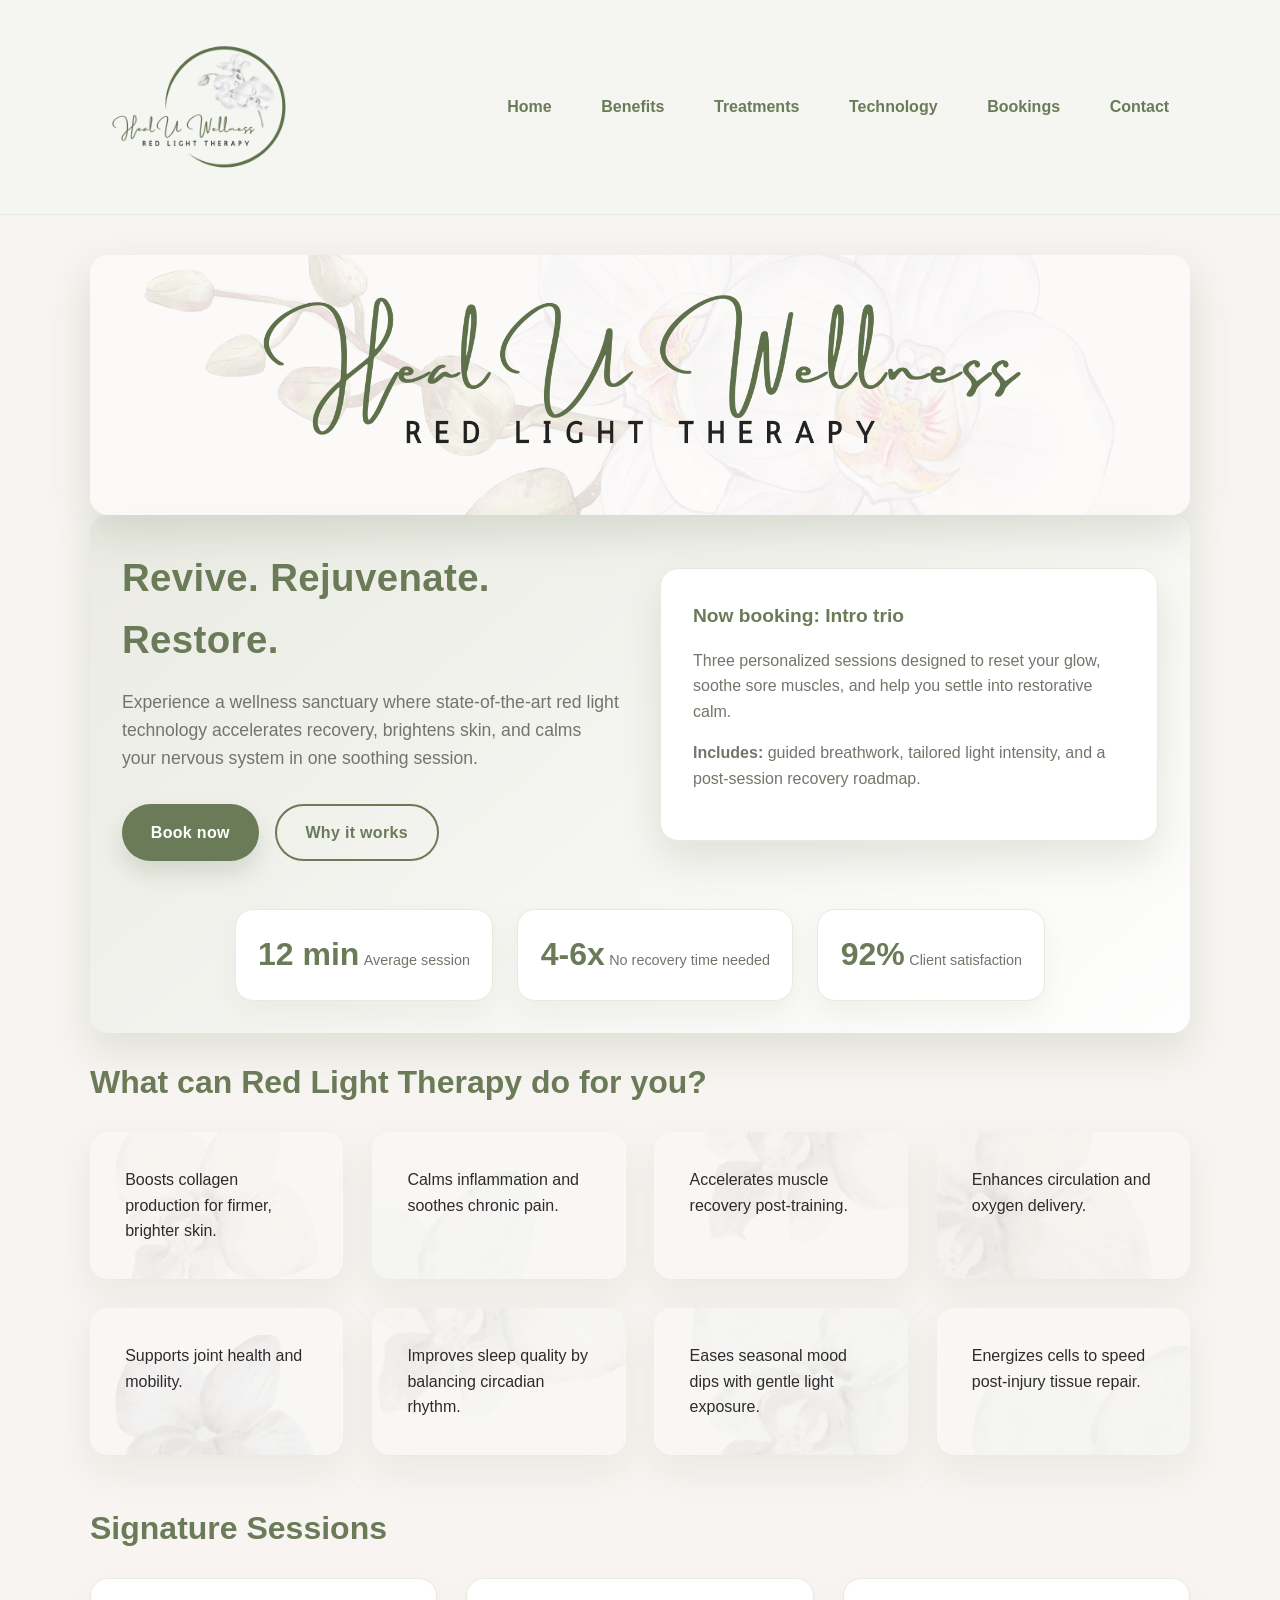
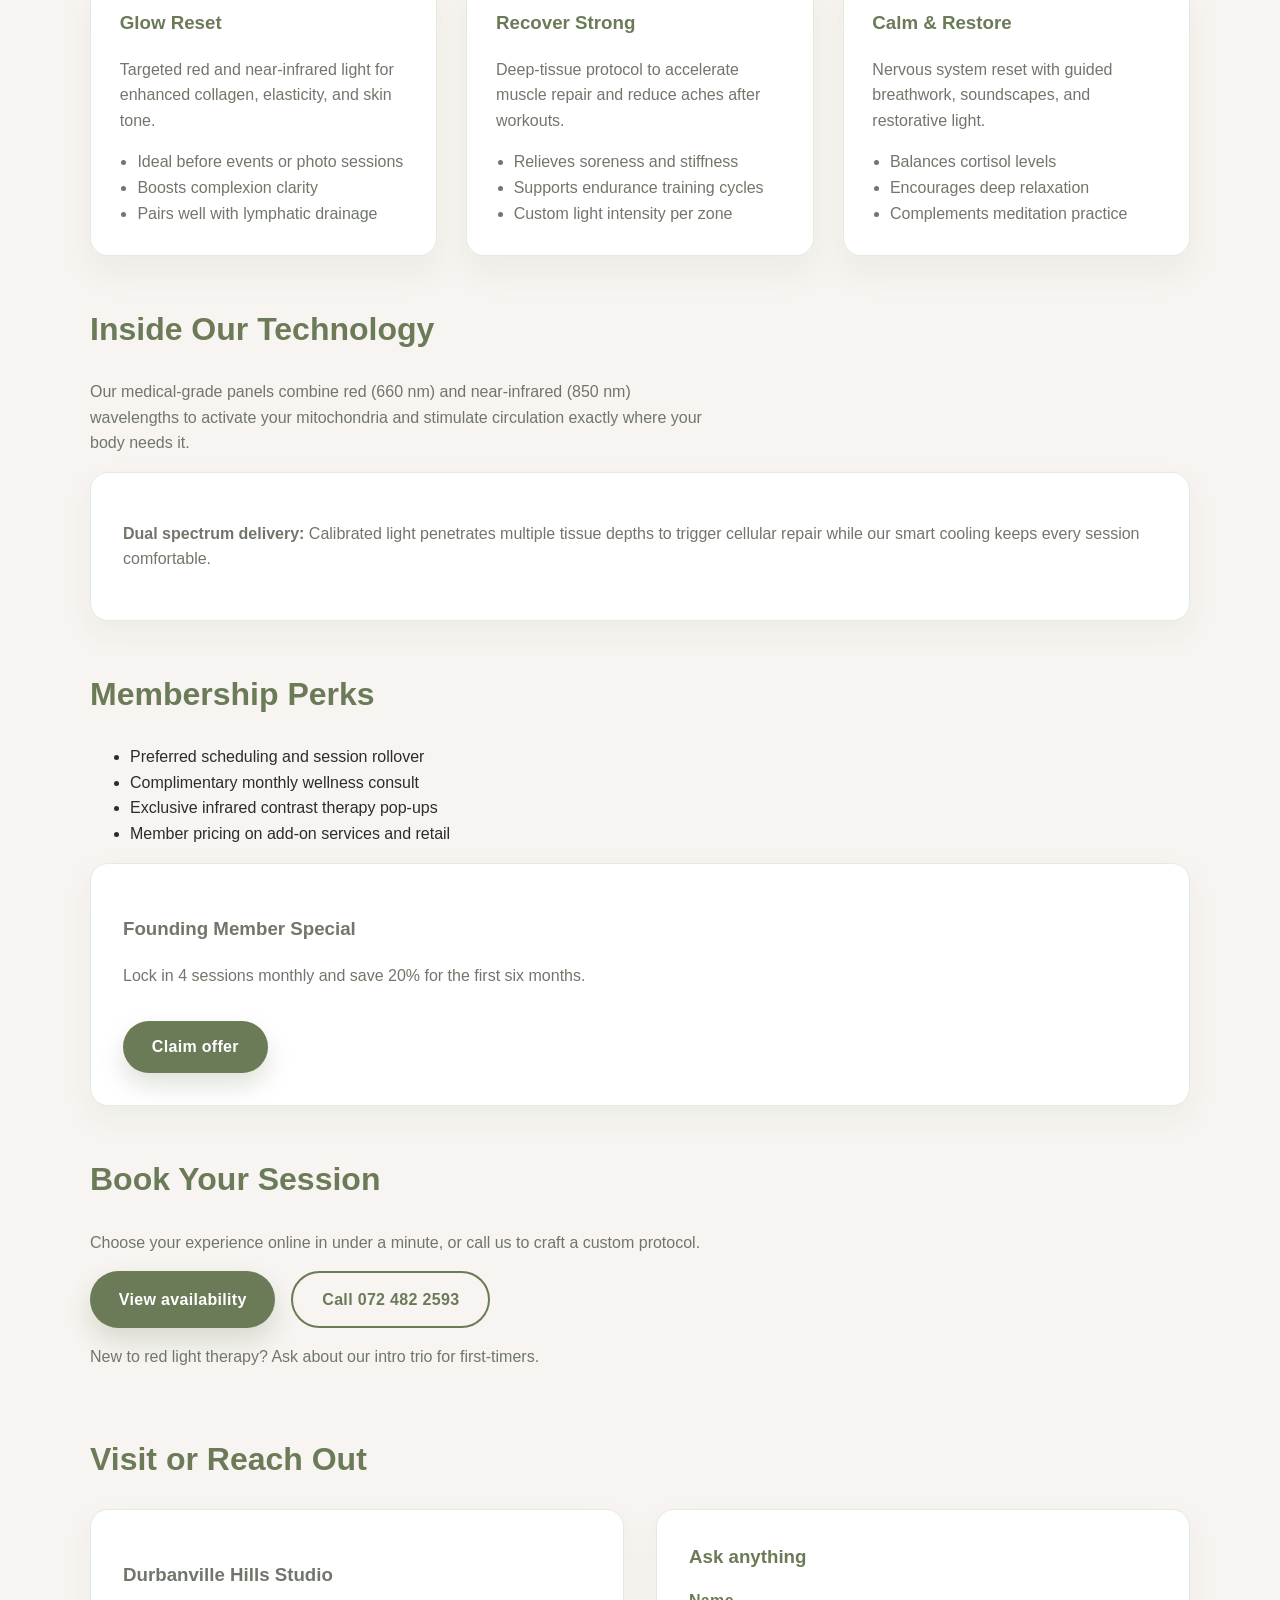
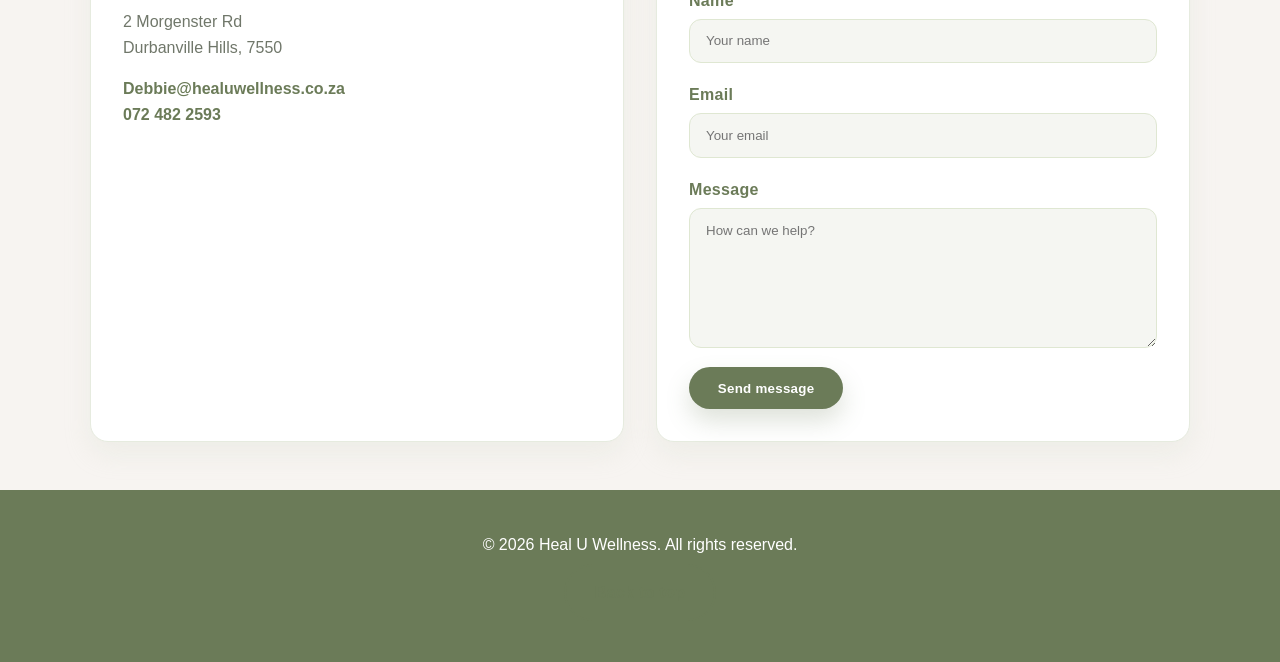
==== index.html @ ce9da2e5 "banner" ====
<!DOCTYPE html>
<html lang="en">
<head>
  <meta charset="UTF-8">
  <meta name="viewport" content="width=device-width, initial-scale=1.0">
  <title>Heal U Wellness</title>
  <style>
/* Heal U Wellness - Soft Sage & Mauve Accent Palette */

:root {
  --cream: #f7f4f1;
  --petal: #f5f6f2;
  --blush: #e6ebdf;
  --orchid: #dcd4db; /* neutral mauve accent */
  --mauve: #bfb6bd;
  --deep-mauve: #6b7b58; /* grounded sage */
  --sand: #dfe7d2;
  --white: #ffffff;
  --charcoal: #2f2b2d;
  --text-muted: #70776a;
  --shadow: 0 18px 38px rgba(107, 123, 88, 0.16);
  --radius: 18px;
}

*,
*::before,
*::after {
  box-sizing: border-box;
}

body {
  font-family: 'Helvetica Neue', sans-serif;
  margin: 0;
  background: var(--cream);
  color: var(--charcoal);
  line-height: 1.6;
}

img {
  max-width: 100%;
  display: block;
  height: auto;
}

a {
  color: inherit;
  text-decoration: none;
}

main {
  padding: 0 1.5rem 1.5rem;
}

section {
  padding: 1.5rem 0;
  max-width: 1100px;
  margin: 0 auto;
}

.site-header {
  background: var(--petal);
  border-bottom: 1px solid var(--blush);
}

.header-inner {
  max-width: 1100px;
  margin: 0 auto;
  display: flex;
  align-items: center;
  justify-content: space-between;
  padding: 0.2rem 0.5rem;
}

.brand-logo {
  width: 208px;
  min-width: 160px;
}

.main-nav {
  display: flex;
  align-items: center;
  margin-left: auto;
  background: transparent;
  border: none;
  box-shadow: none;
}

.main-nav ul {
  list-style: none;
  margin: 0;
  padding: 0;
  display: flex;
  gap: 1.5rem;
  justify-content: flex-end;
  flex-wrap: wrap;
  font-weight: 600;
  color: var(--deep-mauve);
}

.main-nav li {
  display: inline-flex;
}

.main-nav a {
  padding: 0.35rem 0.8rem;
  border-radius: 999px;
  transition: background 0.2s ease, color 0.2s ease;
}

.main-nav a:hover,
.main-nav a:focus {
  background: var(--blush);
  color: var(--charcoal);
}

.hero {
  background: linear-gradient(140deg, rgba(205, 214, 196, 0.3), rgba(255, 255, 255, 0.9));
  border-radius: var(--radius);
  padding: 2rem;
  box-shadow: var(--shadow);
}

.intro-banner {
  position: relative;
  background: url("assets/hero-orchid-banner.png") center/cover no-repeat;
  min-height: 260px;
  margin: 2.5rem auto 0;
  max-width: 1100px;
  border-radius: var(--radius);
  overflow: hidden;
  box-shadow: 0 18px 42px rgba(107, 123, 88, 0.2);
}

.hero-inner {
  display: grid;
  grid-template-columns: repeat(auto-fit, minmax(260px, 1fr));
  gap: 2.5rem;
  align-items: center;
}

.hero-copy h2 {
  font-size: 2.4rem;
  margin: 0 0 1rem;
  color: var(--deep-mauve);
  letter-spacing: 0.01em;
}

.hero-copy .lead {
  font-size: 1.1rem;
  color: var(--text-muted);
  margin-bottom: 2rem;
  max-width: 520px;
}

.cta {
  display: flex;
  gap: 1rem;
  flex-wrap: wrap;
}

.btn {
  display: inline-flex;
  align-items: center;
  justify-content: center;
  padding: 0.85rem 1.8rem;
  border-radius: 999px;
  border: none;
  background: var(--deep-mauve);
  color: var(--white);
  font-weight: 600;
  letter-spacing: 0.02em;
  box-shadow: 0 12px 24px rgba(107, 123, 88, 0.22);
  cursor: pointer;
  transition: transform 0.2s ease, box-shadow 0.2s ease;
}

.btn:hover,
.btn:focus {
  transform: translateY(-2px);
  box-shadow: 0 18px 36px rgba(107, 123, 88, 0.26);
}

.btn-outline {
  background: transparent;
  border: 2px solid var(--deep-mauve);
  color: var(--deep-mauve);
  box-shadow: none;
}

.btn-outline:hover,
.btn-outline:focus {
  background: rgba(107, 123, 88, 0.1);
}

.hero-card {
  background: var(--white);
  border-radius: var(--radius);
  padding: 2rem;
  border: 1px solid var(--blush);
  box-shadow: var(--shadow);
  color: var(--text-muted);
}

.hero-card h3 {
  margin: 0 0 0.75rem;
  color: var(--deep-mauve);
  font-size: 1.2rem;
}

.stat-blocks {
  display: flex;
  gap: 1.5rem;
  justify-content: center;
  flex-wrap: wrap;
  margin-top: 3rem;
}

.stat-block {
  min-width: 160px;
  background: var(--white);
  border: 1px solid var(--blush);
  border-radius: var(--radius);
  padding: 1.2rem 1.4rem;
  text-align: center;
  box-shadow: 0 12px 24px rgba(205, 214, 196, 0.22);
}

.stat-block .value {
  font-size: 2rem;
  font-weight: 700;
  color: var(--deep-mauve);
}

.stat-block span:last-child {
  color: var(--text-muted);
  font-size: 0.9rem;
}

section > h2 {
  font-size: 2rem;
  margin: 0 0 1.5rem;
  color: var(--deep-mauve);
}

section > p {
  color: var(--text-muted);
  max-width: 620px;
}

.container {
  display: grid;
  grid-template-columns: repeat(auto-fit, minmax(250px, 1fr));
  gap: 1.8rem;
}

.benefits .container {
  position: relative;
}

.card {
  background: var(--white);
  border-radius: var(--radius);
  padding: 1.8rem;
  border: 1px solid var(--blush);
  color: var(--text-muted);
  box-shadow: 0 16px 30px rgba(171, 185, 159, 0.12);
  transition: transform 0.2s ease, box-shadow 0.2s ease;
}

.card:hover {
  transform: translateY(-4px);
  box-shadow: 0 24px 40px rgba(171, 185, 159, 0.16);
}

.card h3 {
  margin-top: 0;
  color: var(--deep-mauve);
}

.card ul {
  margin: 0;
  padding-left: 1.1rem;
}

.benefits .card {
  position: relative;
  overflow: hidden;
  color: var(--charcoal);
  border: none;
  box-shadow: 0 16px 34px rgba(171, 185, 159, 0.18);
  background-size: cover;
  background-position: center;
  background-repeat: no-repeat;
  padding: 2.2rem;
  backdrop-filter: blur(1px);
}

.benefits .card:nth-child(1) {
  background-image: linear-gradient(rgba(247, 244, 241, 0.72), rgba(247, 244, 241, 0.72)), url("assets/container%20backgrounds/2.png");
  background-position: center;
}

.benefits .card:nth-child(2) {
  background-image: linear-gradient(rgba(247, 244, 241, 0.72), rgba(247, 244, 241, 0.72)), url("assets/container%20backgrounds/3.png");
  background-position: top right;
  background-size: 145%;
}

.benefits .card:nth-child(3) {
  background-image: linear-gradient(rgba(247, 244, 241, 0.72), rgba(247, 244, 241, 0.72)), url("assets/container%20backgrounds/4.png");
  background-position: bottom left;
  background-size: 135%;
}

.benefits .card:nth-child(4) {
  background-image: linear-gradient(rgba(247, 244, 241, 0.72), rgba(247, 244, 241, 0.72)), url("assets/container%20backgrounds/5.png");
  background-position: center right;
  background-size: 150%;
}

.benefits .card:nth-child(5) {
  background-image: linear-gradient(rgba(247, 244, 241, 0.72), rgba(247, 244, 241, 0.72)), url("assets/container%20backgrounds/6.png");
  background-position: top center;
}

.benefits .card:nth-child(6) {
  background-image: linear-gradient(rgba(247, 244, 241, 0.72), rgba(247, 244, 241, 0.72)), url("assets/container%20backgrounds/7.png");
  background-position: bottom center;
  background-size: 140%;
}

.benefits .card:nth-child(7) {
  background-image: linear-gradient(rgba(247, 244, 241, 0.72), rgba(247, 244, 241, 0.72)), url("assets/container%20backgrounds/8.png");
  background-position: center left;
  background-size: 150%;
}

.benefits .card:nth-child(8) {
  background-image: linear-gradient(rgba(247, 244, 241, 0.72), rgba(247, 244, 241, 0.72)), url("assets/container%20backgrounds/9.png");
  background-position: top left;
  background-size: 140%;
}

.tech-highlight,
.membership-offer,
.contact-card,
form {
  background: var(--white);
  border-radius: var(--radius);
  border: 1px solid var(--blush);
  padding: 2rem;
  box-shadow: 0 12px 26px rgba(205, 214, 196, 0.22);
  color: var(--text-muted);
}

form {
  margin: 0;
}

.contact-grid form {
  display: flex;
  flex-direction: column;
}

.contact-grid form h3 {
  margin: 0 0 1rem;
  color: var(--deep-mauve);
}

.contact-grid form label {
  display: block;
  margin: 1.2rem 0 0.35rem;
}

.contact-grid form label:first-of-type {
  margin-top: 0;
}

.contact-grid form button {
  margin-top: 1.2rem;
  align-self: flex-start;
}

.contact-grid {
  display: grid;
  gap: 2rem;
  grid-template-columns: repeat(auto-fit, minmax(280px, 1fr));
}

label {
  font-weight: 600;
  color: var(--deep-mauve);
  letter-spacing: 0.02em;
}

input,
textarea {
  padding: 0.85rem 1rem;
  border: 1px solid var(--sand);
  border-radius: 12px;
  font-family: inherit;
  background: var(--petal);
  color: var(--charcoal);
}

input:focus,
textarea:focus {
  outline: 2px solid rgba(107, 123, 88, 0.24);
}

textarea {
  min-height: 140px;
  resize: vertical;
}

.contact-card a {
  color: var(--deep-mauve);
  font-weight: 600;
}

.membership-offer a {
  margin-top: 1rem;
}

footer {
  background: var(--deep-mauve);
  color: var(--white);
  text-align: center;
  padding: 2.2rem 1.5rem;
}

footer a {
  color: var(--white);
  font-weight: 600;
}

footer p {
  margin: 0.4rem 0;
}

@media (max-width: 768px) {
  .hero {
    padding: 2.5rem;
  }

  .header-inner {
    flex-direction: column;
    gap: 0.75rem;
    text-align: center;
  }

  .main-nav {
    margin-left: 0;
  }

  .main-nav ul {
    justify-content: center;
  }

  .brand-logo {
    width: 170px;
  }

  .cta {
    justify-content: center;
  }

  .intro-banner {
    margin-top: 2rem;
    min-height: 220px;
  }

  .banner-content {
    padding: 1.4rem 2rem;
  }

  .banner-content h2 {
    font-size: 1.7rem;
  }
}

@media (max-width: 520px) {
  main {
    padding: 0 1rem 3rem;
  }

  section {
    padding: 3rem 0;
  }

  .btn,
  .btn-outline {
    width: 100%;
  }
}
  </style>
</head>
<body>
  <header class="site-header" id="top">
    <div class="header-inner">
      <img src="assets/heal-u-wellness-logo.png" alt="Heal U Wellness red light therapy logo" class="brand-logo">
      <nav class="main-nav">
        <ul>
          <li><a href="#home">Home</a></li>
          <li><a href="#benefits">Benefits</a></li>
          <li><a href="#treatments">Treatments</a></li>
          <li><a href="#technology">Technology</a></li>
          <li><a href="#bookings">Bookings</a></li>
          <li><a href="#contact">Contact</a></li>
        </ul>
      </nav>
    </div>
  </header>

  <div class="intro-banner"></div>

  <main>
    <section id="home" class="hero">
      <div class="hero-inner">
        <div class="hero-copy">
          <h2>Revive. Rejuvenate. Restore.</h2>
          <p class="lead">Experience a wellness sanctuary where state-of-the-art red light technology accelerates recovery, brightens skin, and calms your nervous system in one soothing session.</p>
          <div class="cta">
            <a href="#bookings" class="btn">Book now</a>
            <a href="#technology" class="btn btn-outline">Why it works</a>
          </div>
        </div>
        <div class="hero-card">
          <h3>Now booking: Intro trio</h3>
          <p>Three personalized sessions designed to reset your glow, soothe sore muscles, and help you settle into restorative calm.</p>
          <p><strong>Includes:</strong> guided breathwork, tailored light intensity, and a post-session recovery roadmap.</p>
        </div>
      </div>
      <div class="stat-blocks">
        <div class="stat-block">
          <span class="value">12 min</span>
          <span>Average session</span>
        </div>
        <div class="stat-block">
          <span class="value">4-6x</span>
          <span>No recovery time needed</span>
        </div>
        <div class="stat-block">
          <span class="value">92%</span>
          <span>Client satisfaction</span>
        </div>
      </div>
    </section>

    <section id="benefits" class="benefits">
      <h2>What can Red Light Therapy do for you?</h2>
      <div class="container">
        <div class="card">Boosts collagen production for firmer, brighter skin.</div>
        <div class="card">Calms inflammation and soothes chronic pain.</div>
        <div class="card">Accelerates muscle recovery post-training.</div>
        <div class="card">Enhances circulation and oxygen delivery.</div>
        <div class="card">Supports joint health and mobility.</div>
        <div class="card">Improves sleep quality by balancing circadian rhythm.</div>
        <div class="card">Eases seasonal mood dips with gentle light exposure.</div>
        <div class="card">Energizes cells to speed post-injury tissue repair.</div>
      </div>
    </section>

    <section id="treatments">
      <h2>Signature Sessions</h2>
      <div class="container">
        <div class="card">
          <h3>Glow Reset</h3>
          <p>Targeted red and near-infrared light for enhanced collagen, elasticity, and skin tone.</p>
          <ul>
            <li>Ideal before events or photo sessions</li>
            <li>Boosts complexion clarity</li>
            <li>Pairs well with lymphatic drainage</li>
          </ul>
        </div>
        <div class="card">
          <h3>Recover Strong</h3>
          <p>Deep-tissue protocol to accelerate muscle repair and reduce aches after workouts.</p>
          <ul>
            <li>Relieves soreness and stiffness</li>
            <li>Supports endurance training cycles</li>
            <li>Custom light intensity per zone</li>
          </ul>
        </div>
        <div class="card">
          <h3>Calm & Restore</h3>
          <p>Nervous system reset with guided breathwork, soundscapes, and restorative light.</p>
          <ul>
            <li>Balances cortisol levels</li>
            <li>Encourages deep relaxation</li>
            <li>Complements meditation practice</li>
          </ul>
        </div>
      </div>
    </section>

    <section id="technology">
      <h2>Inside Our Technology</h2>
      <p>Our medical-grade panels combine red (660 nm) and near-infrared (850 nm) wavelengths to activate your mitochondria and stimulate circulation exactly where your body needs it.</p>
      <div class="tech-highlight">
        <p><strong>Dual spectrum delivery:</strong> Calibrated light penetrates multiple tissue depths to trigger cellular repair while our smart cooling keeps every session comfortable.</p>
      </div>
    </section>
    <section>
      <h2>Membership Perks</h2>
      <ul>
        <li>Preferred scheduling and session rollover</li>
        <li>Complimentary monthly wellness consult</li>
        <li>Exclusive infrared contrast therapy pop-ups</li>
        <li>Member pricing on add-on services and retail</li>
      </ul>
      <div class="membership-offer">
        <h3>Founding Member Special</h3>
        <p>Lock in 4 sessions monthly and save 20% for the first six months.</p>
        <a href="#bookings" class="btn">Claim offer</a>
      </div>
    </section>

    <section id="bookings">
      <h2>Book Your Session</h2>
      <p>Choose your experience online in under a minute, or call us to craft a custom protocol.</p>
      <div class="cta">
        <a href="#" class="btn">View availability</a>
        <a href="tel:0724822593" class="btn btn-outline">Call 072 482 2593</a>
      </div>
      <p>New to red light therapy? Ask about our intro trio for first-timers.</p>
    </section>

    <section id="contact">
      <h2>Visit or Reach Out</h2>
      <div class="contact-grid">
        <div class="contact-card">
          <h3>Durbanville Hills Studio</h3>
          <p>2 Morgenster Rd<br>Durbanville Hills, 7550</p>
          <p><a href="mailto:Debbie@healuwellness.co.za">Debbie@healuwellness.co.za</a><br><a href="tel:0724822593">072 482 2593</a></p>
        </div>
        <form>
          <h3>Ask anything</h3>
          <label for="name">Name</label>
          <input id="name" type="text" name="name" placeholder="Your name">
          <label for="email">Email</label>
          <input id="email" type="email" name="email" placeholder="Your email">
          <label for="message">Message</label>
          <textarea id="message" name="message" placeholder="How can we help?"></textarea>
          <button type="submit" class="btn">Send message</button>
        </form>
      </div>
    </section>
  </main>

  <footer>
    <p>&copy; <span id="year"></span> Heal U Wellness. All rights reserved.</p>
    <p><a href="#top" class="btn btn-outline">Back to top</a></p>
  </footer>

  <script>
    document.getElementById('year').textContent = new Date().getFullYear();
  </script>
</body>
</html>
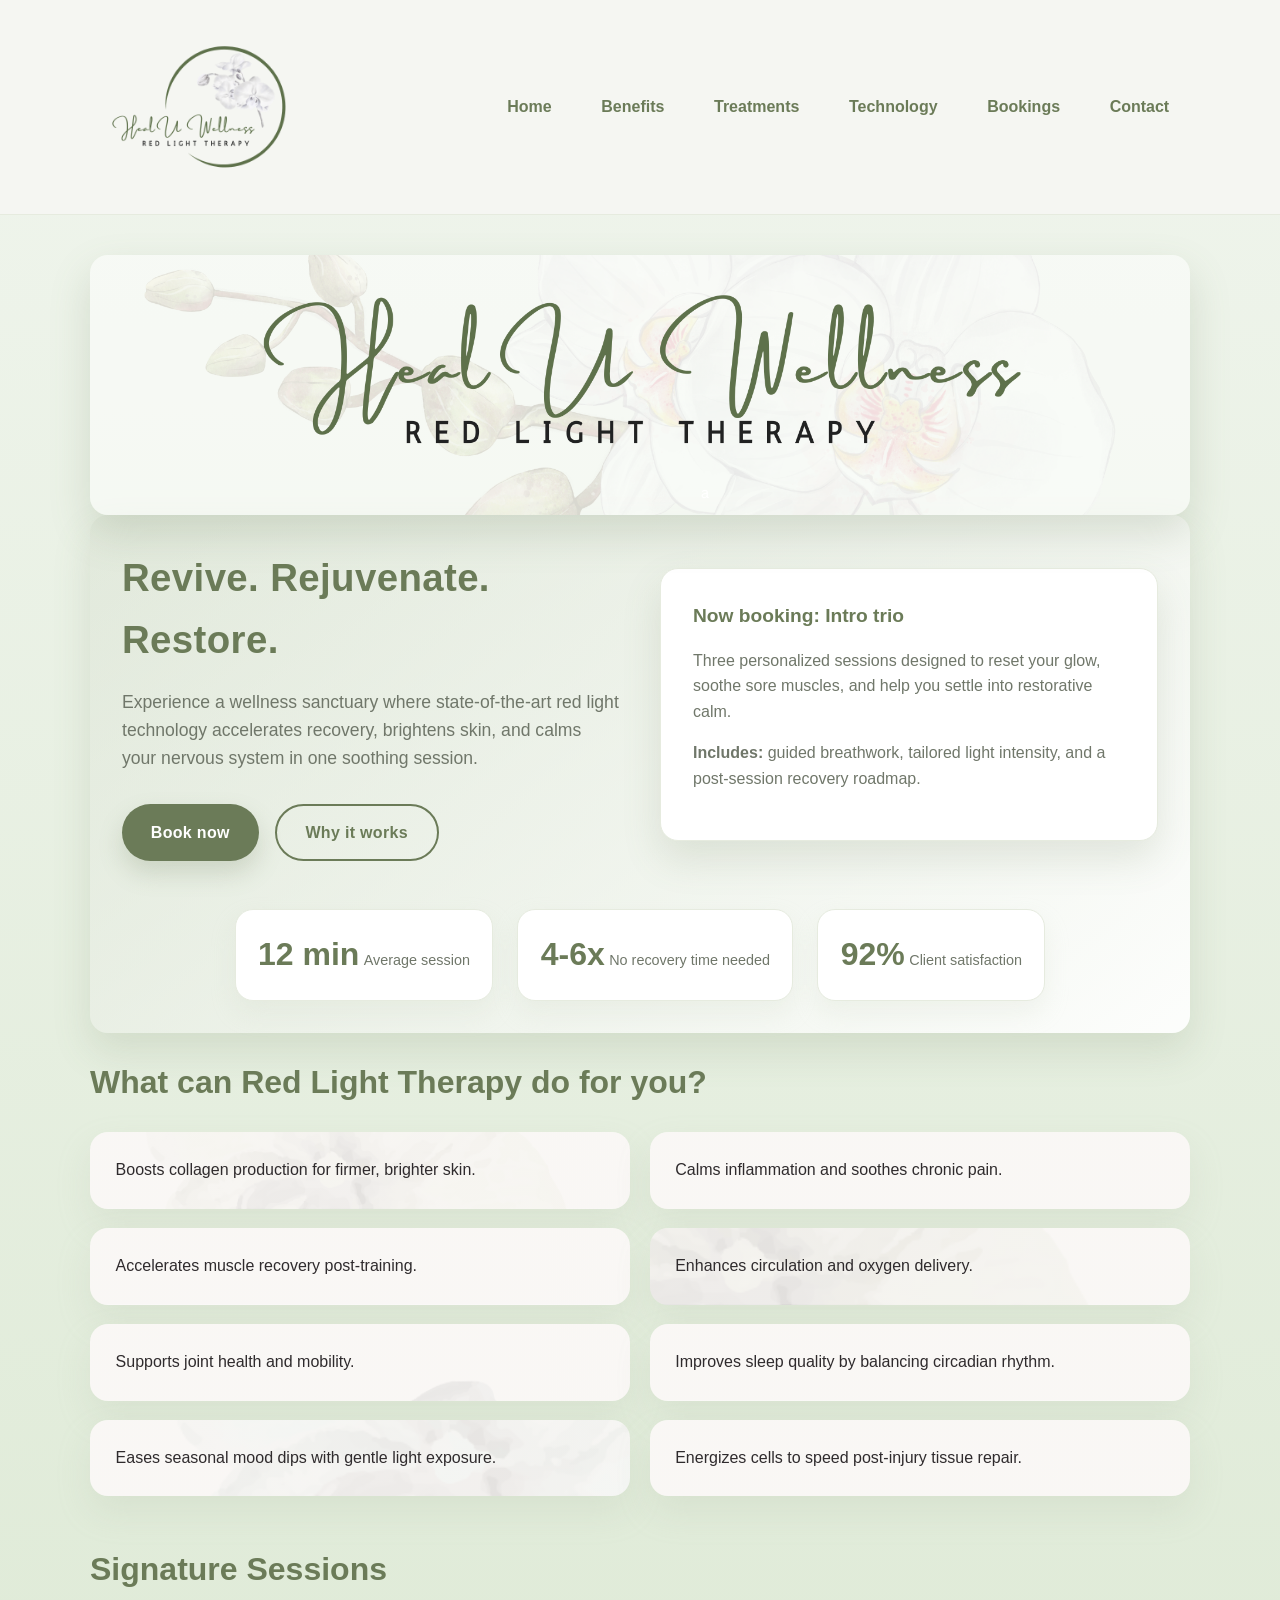
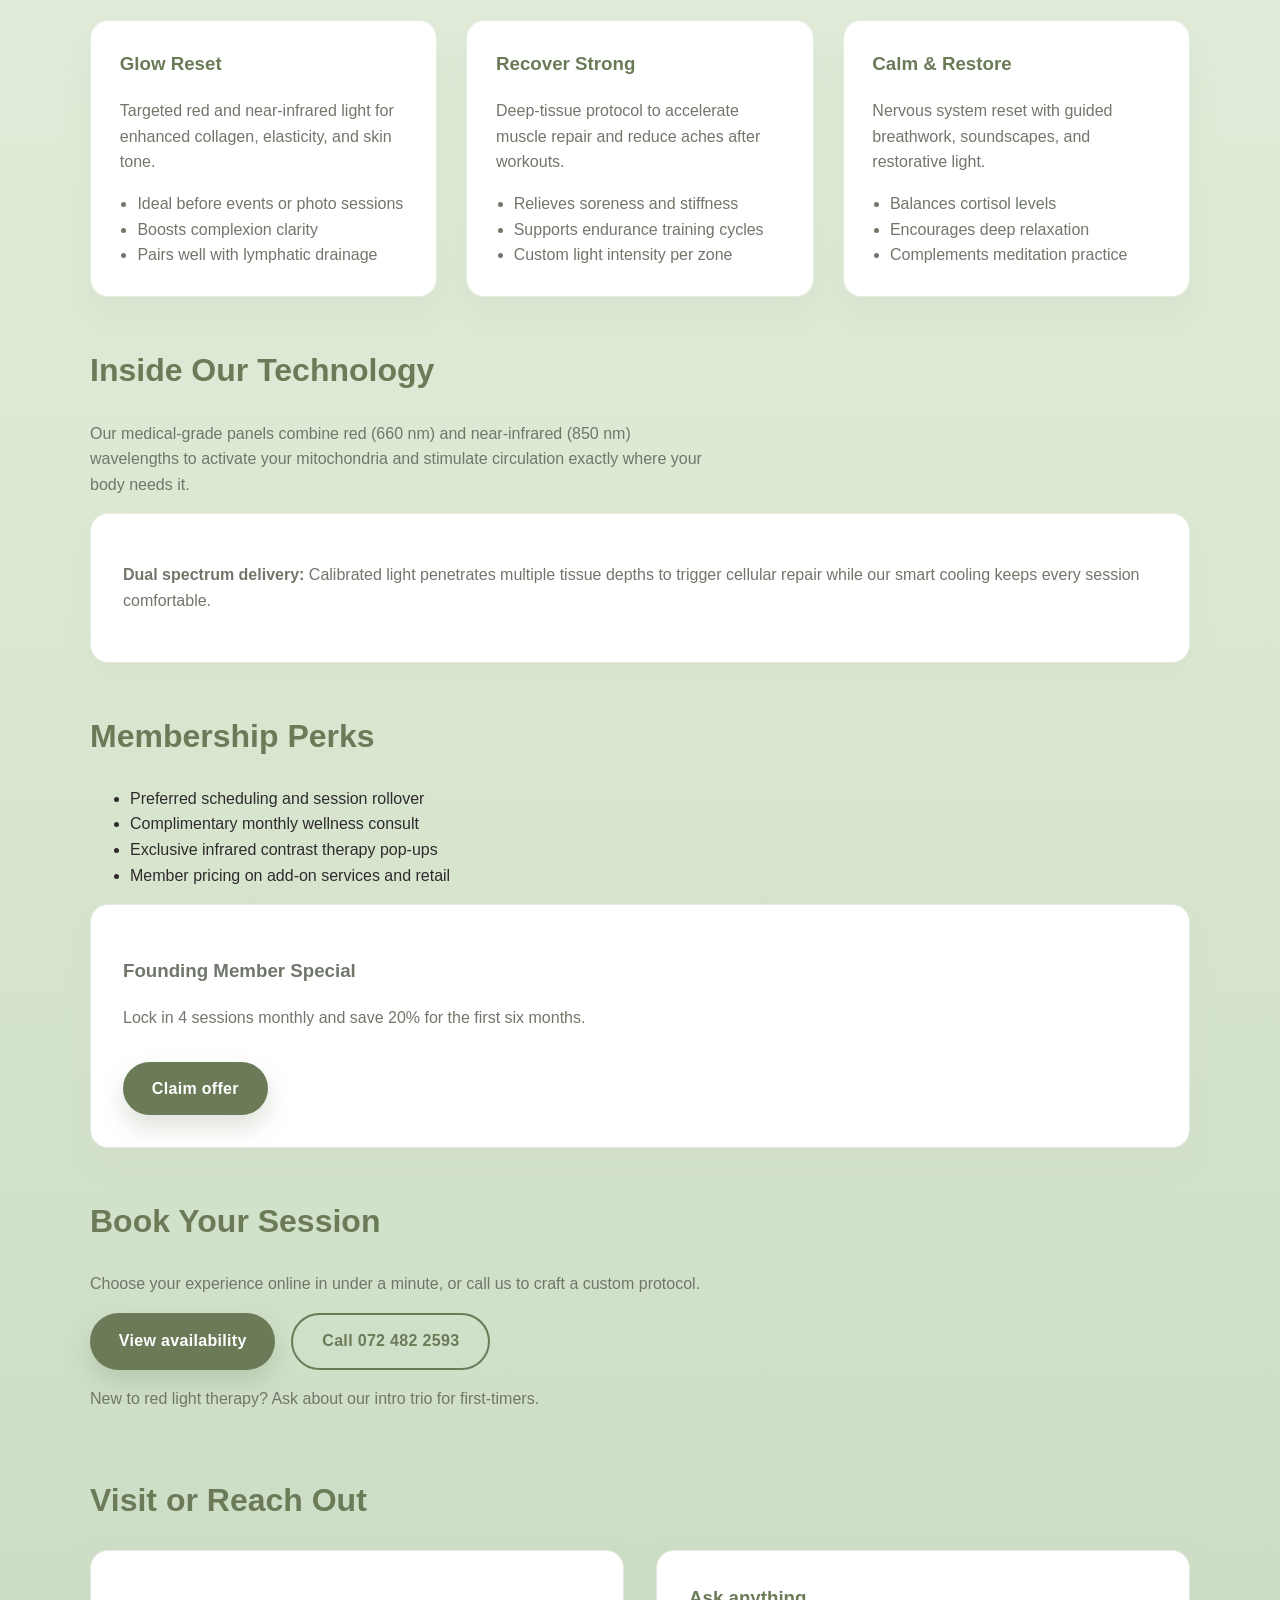
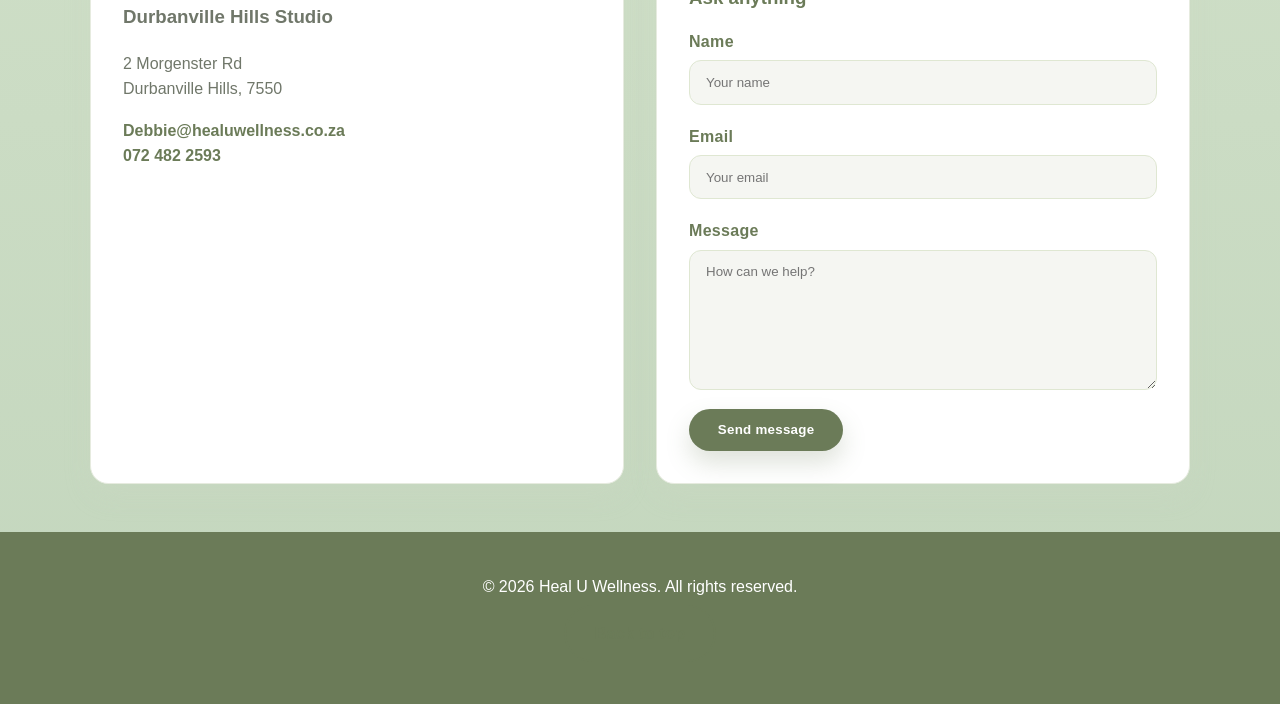
==== commit b9a76772: "mobile improvement" ====
--- a/index.html
+++ b/index.html
@@ -31,7 +31,7 @@
 body {
   font-family: 'Helvetica Neue', sans-serif;
   margin: 0;
-  background: var(--cream);
+  background: linear-gradient(180deg, #f0f5ed 0%, #dbe8d2 55%, #c3d6bd 100%);
   color: var(--charcoal);
   line-height: 1.6;
 }
@@ -255,6 +255,8 @@
 
 .benefits .container {
   position: relative;
+  grid-template-columns: repeat(2, minmax(0, 1fr));
+  gap: 1.2rem;
 }
 
 .card {
@@ -291,7 +293,7 @@
   background-size: cover;
   background-position: center;
   background-repeat: no-repeat;
-  padding: 2.2rem;
+  padding: 1.6rem;
   backdrop-filter: blur(1px);
 }
 
@@ -469,14 +471,6 @@
     margin-top: 2rem;
     min-height: 220px;
   }
-
-  .banner-content {
-    padding: 1.4rem 2rem;
-  }
-
-  .banner-content h2 {
-    font-size: 1.7rem;
-  }
 }
 
 @media (max-width: 520px) {
@@ -486,6 +480,19 @@
 
   section {
     padding: 3rem 0;
+  }
+
+  .hero-inner {
+    grid-template-columns: 1fr;
+    gap: 1.5rem;
+  }
+
+  .hero-card {
+    display: none;
+  }
+
+  .benefits .container {
+    grid-template-columns: 1fr;
   }
 
   .btn,
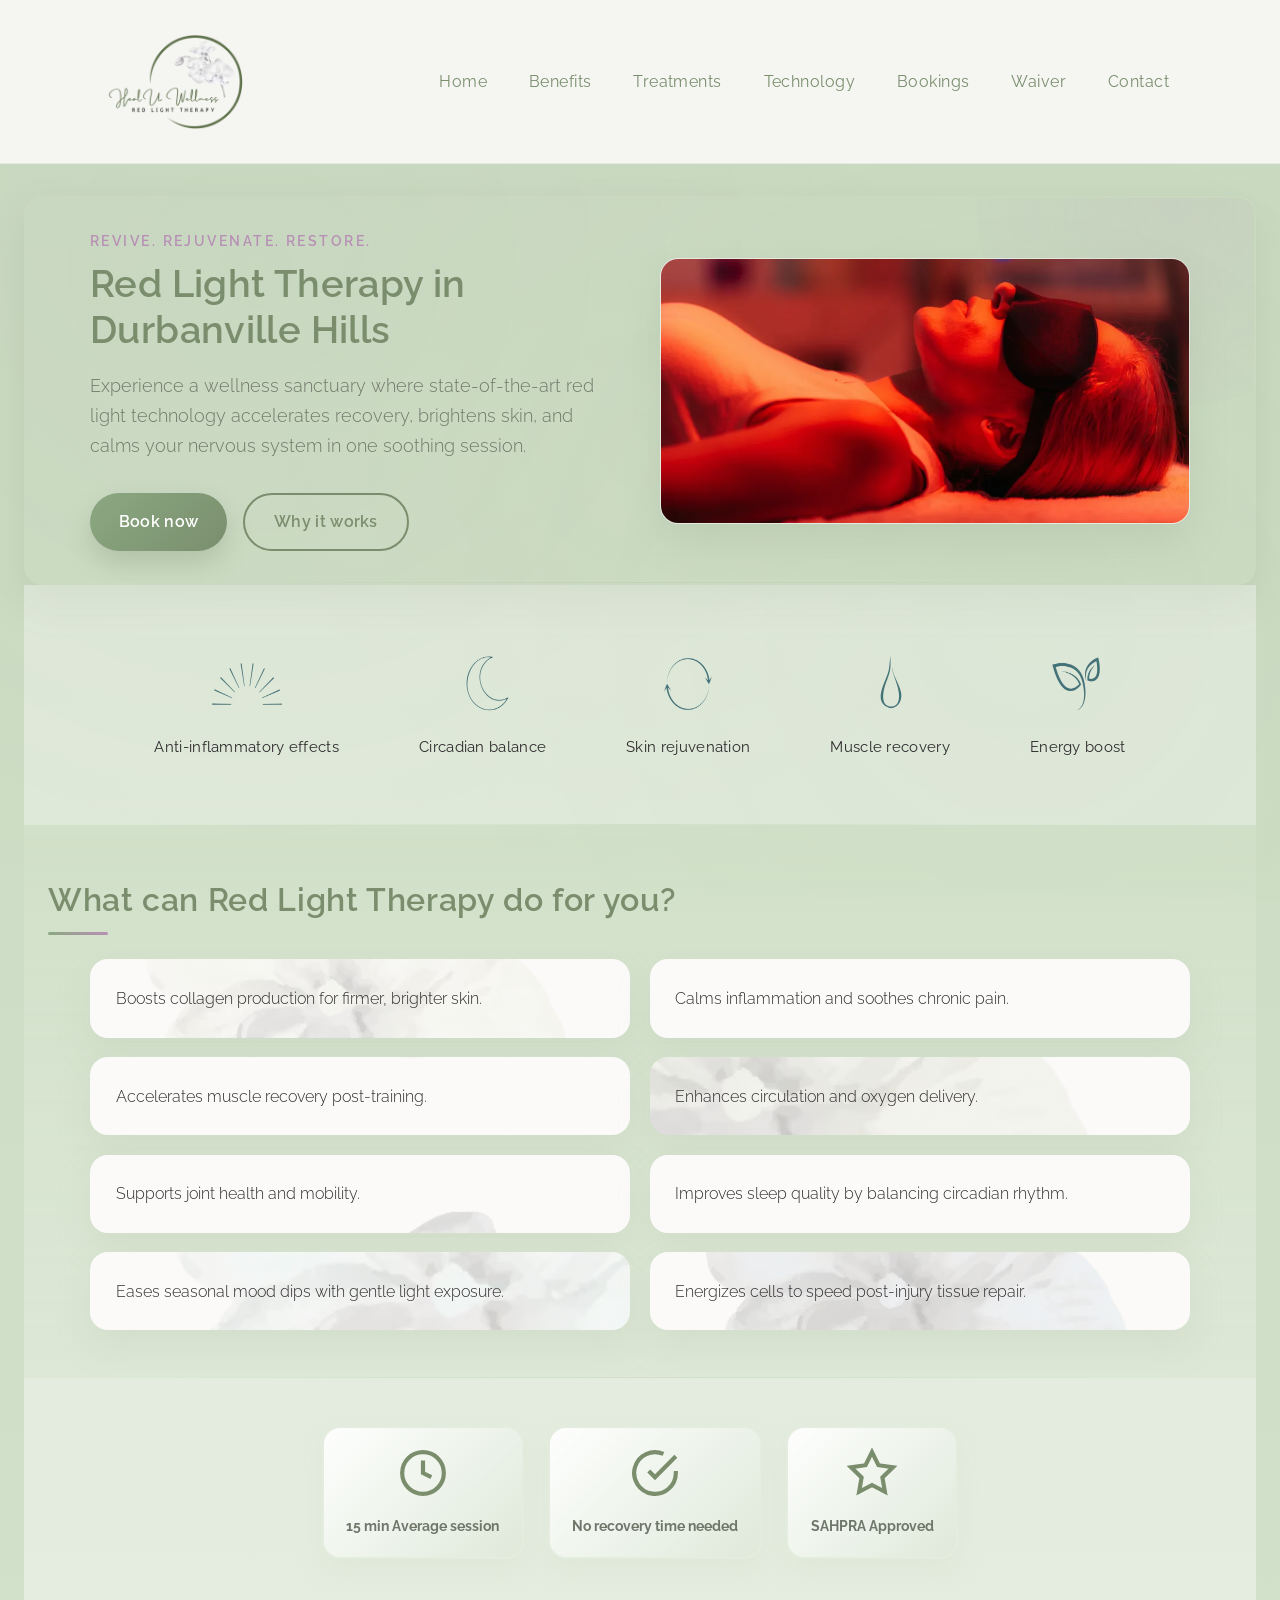
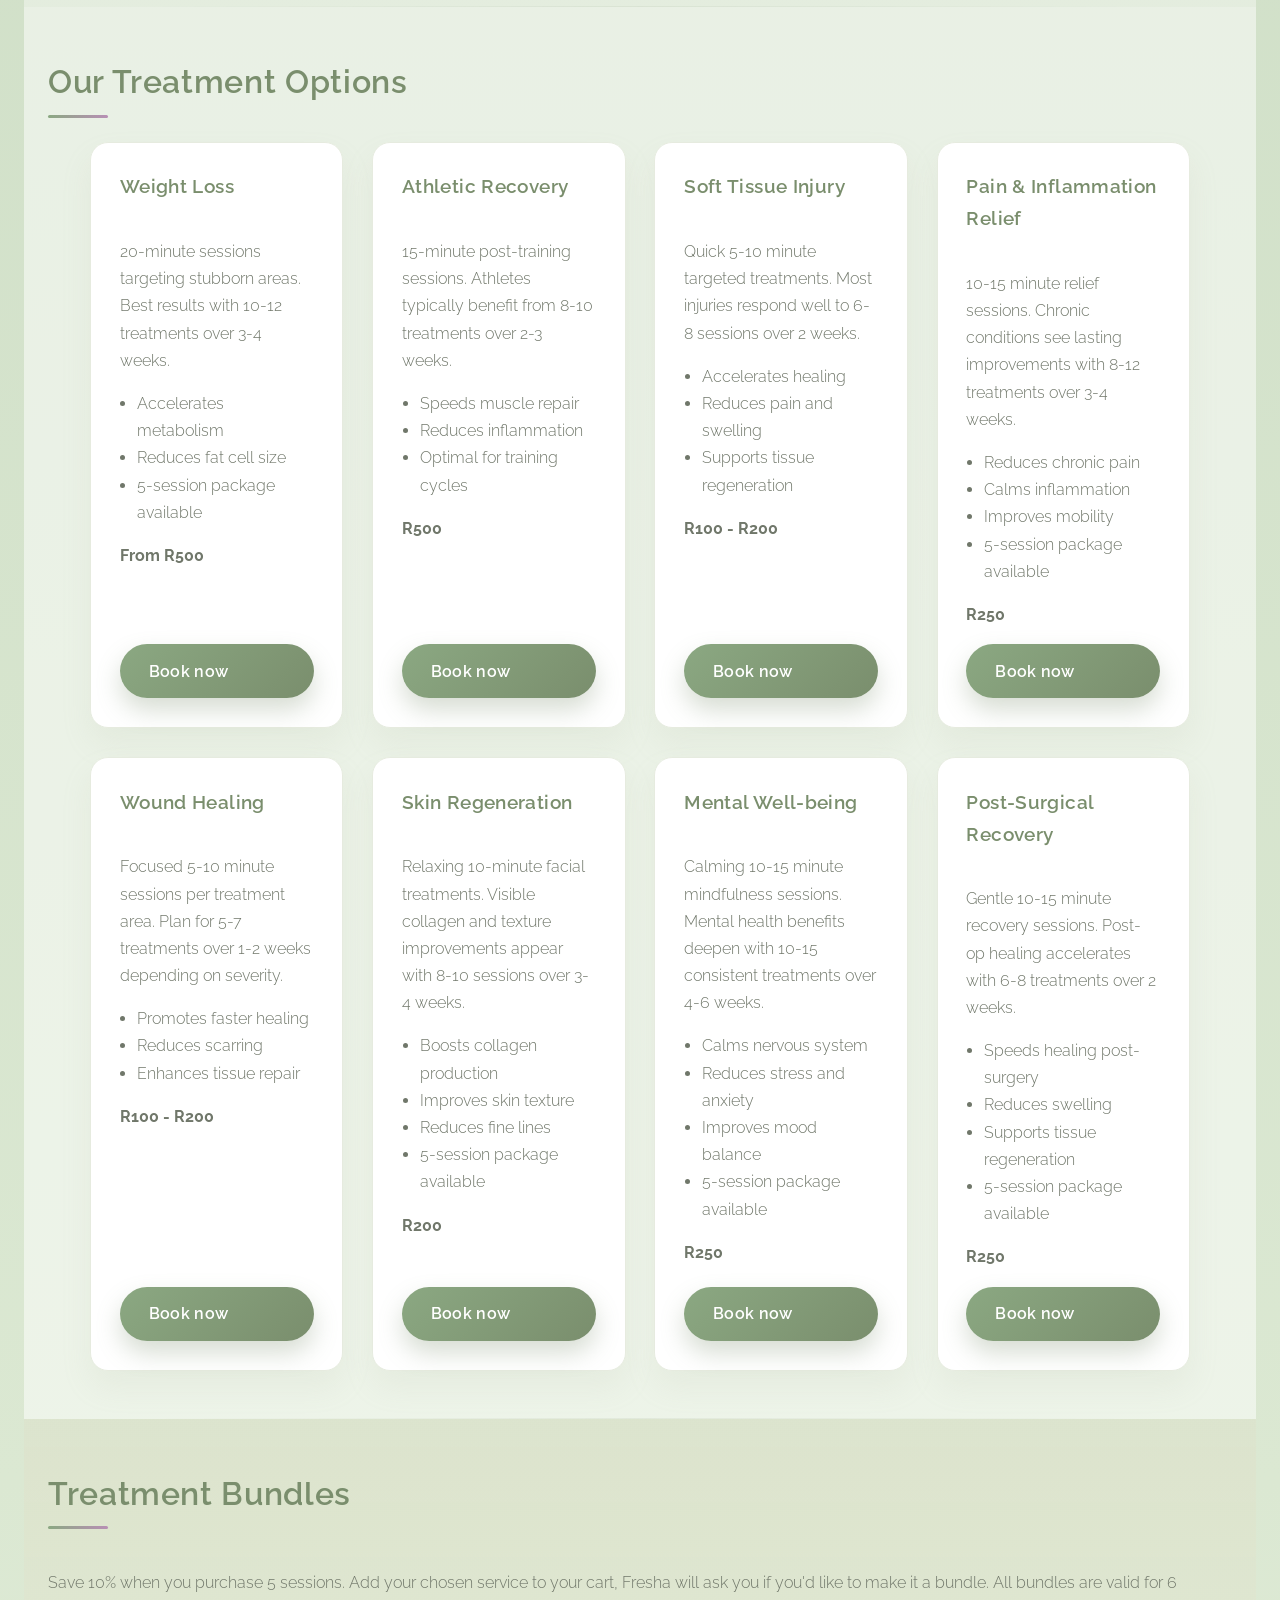
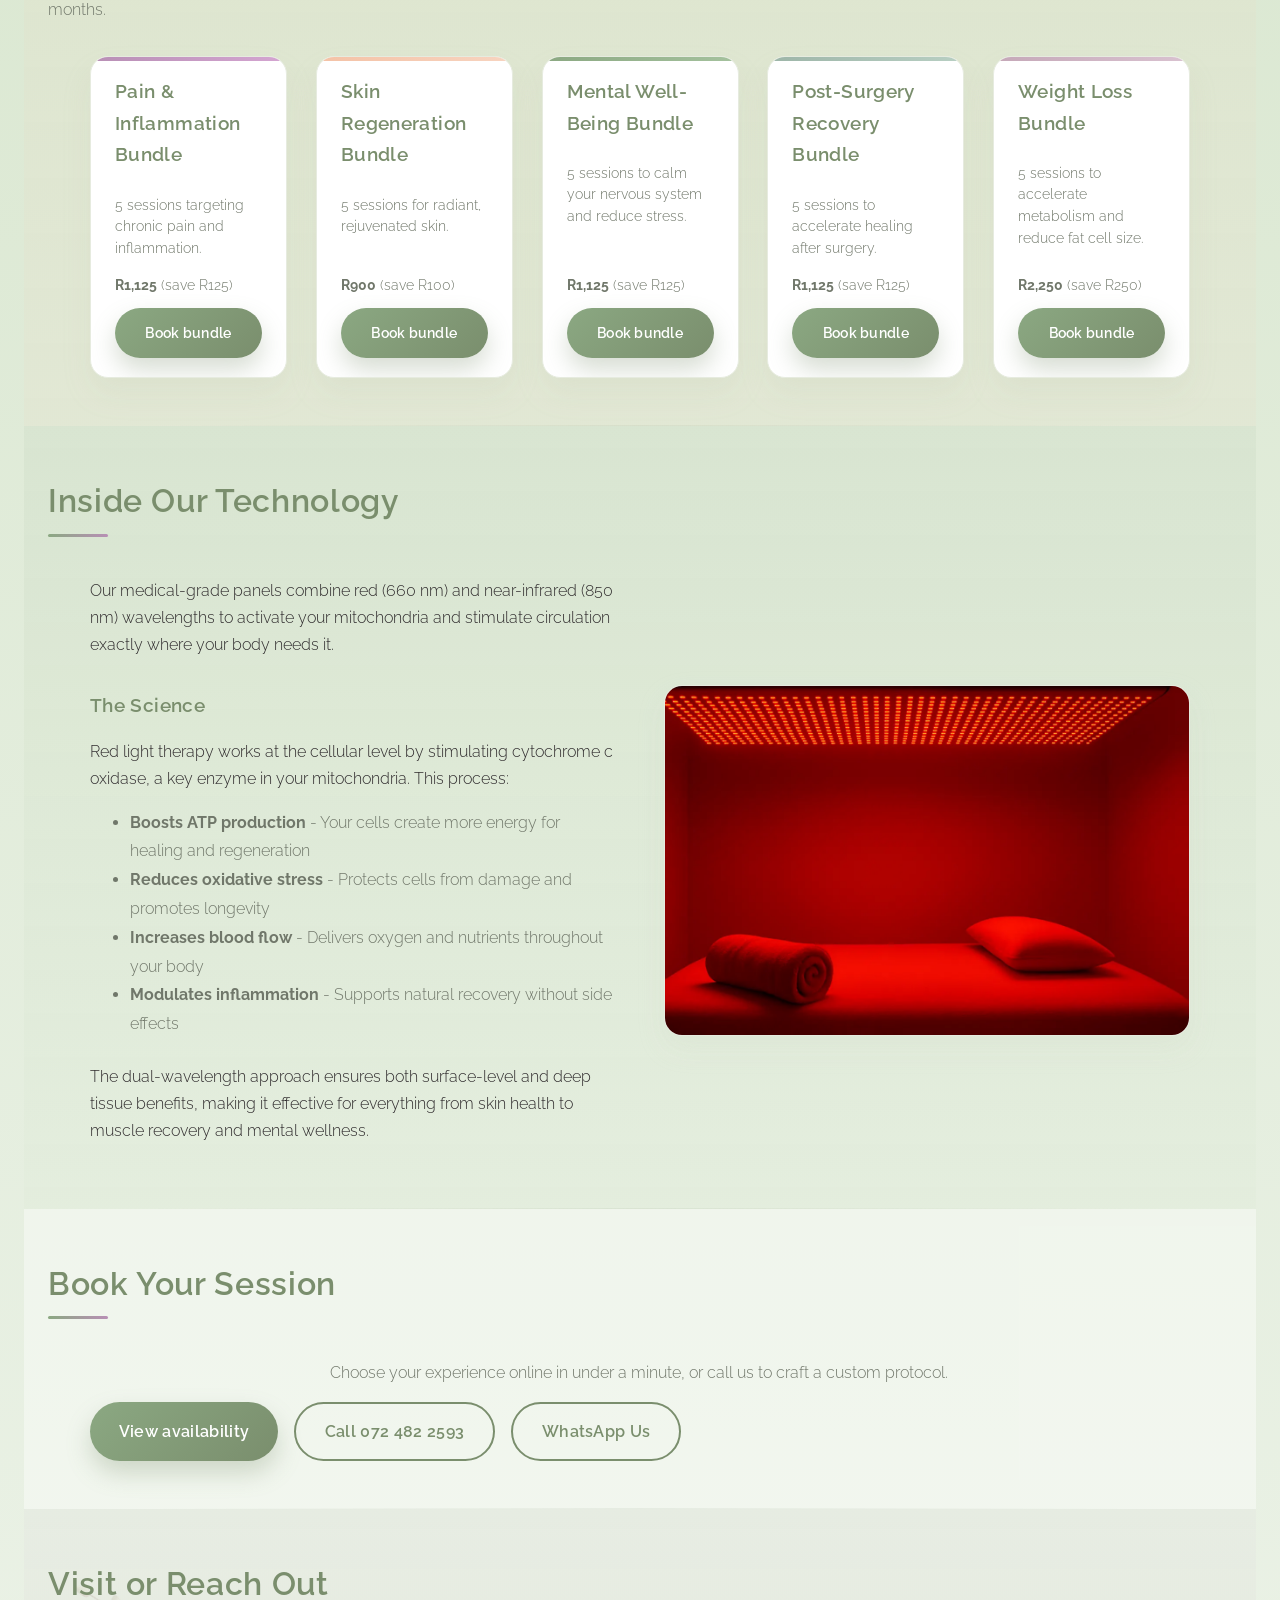
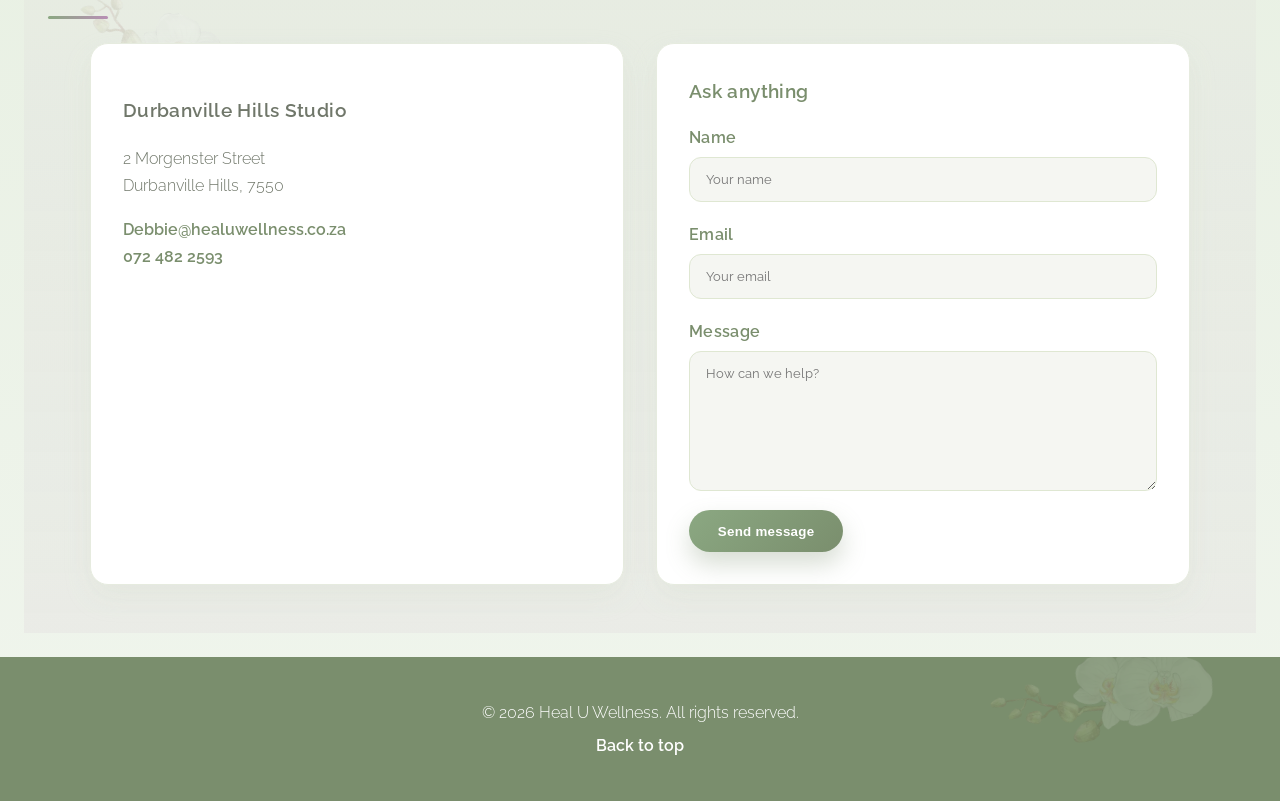
==== commit 1daddbcf: "SEO pass and auto-deploy to Xneelo Bring the repo up to date with the live site, then: - remove orch" ====
--- a/index.html
+++ b/index.html
@@ -3,7 +3,65 @@
 <head>
   <meta charset="UTF-8">
   <meta name="viewport" content="width=device-width, initial-scale=1.0">
-  <title>Heal U Wellness</title>
+
+  <!-- Google tag (gtag.js) -->
+  <script async src="https://www.googletagmanager.com/gtag/js?id=G-SNTFYKD85T"></script>
+  <script>
+    window.dataLayer = window.dataLayer || [];
+    function gtag(){dataLayer.push(arguments);}
+    gtag('js', new Date());
+
+    gtag('config', 'G-SNTFYKD85T');
+  </script>
+
+  <title>Heal U Wellness - Red Light Therapy Durbanville</title>
+  <meta name="description" content="Heal U Wellness offers medical-grade red and near-infrared light therapy in Durbanville Hills. Treatments for weight loss, skin regeneration, athletic recovery and more.">
+  <link rel="canonical" href="https://www.healuwellness.co.za/">
+  <meta property="og:title" content="Heal U Wellness - Red Light Therapy Durbanville">
+  <meta property="og:description" content="Medical-grade red and near-infrared light therapy in Durbanville Hills. Revive. Rejuvenate. Restore.">
+  <meta property="og:url" content="https://www.healuwellness.co.za/">
+  <meta property="og:type" content="website">
+  <meta property="og:site_name" content="Heal U Wellness">
+  <meta property="og:locale" content="en_ZA">
+  <meta property="og:image" content="https://www.healuwellness.co.za/og-image.jpg">
+  <meta property="og:image:width" content="1200">
+  <meta property="og:image:height" content="630">
+  <meta property="og:image:alt" content="Client relaxing under red light therapy at Heal U Wellness">
+  <meta name="twitter:card" content="summary_large_image">
+  <script type="application/ld+json">
+  {
+    "@context": "https://schema.org",
+    "@type": "HealthAndBeautyBusiness",
+    "@id": "https://www.healuwellness.co.za/#business",
+    "name": "Heal U Wellness",
+    "description": "Red and near-infrared light therapy studio in Durbanville Hills, Cape Town, offering treatments for pain and inflammation, skin regeneration, athletic recovery, weight loss and well-being.",
+    "url": "https://www.healuwellness.co.za/",
+    "logo": "https://www.healuwellness.co.za/heal-u-wellness-logo.png",
+    "image": "https://www.healuwellness.co.za/og-image.jpg",
+    "telephone": "+27724822593",
+    "email": "Debbie@healuwellness.co.za",
+    "priceRange": "R100 - R2250",
+    "currenciesAccepted": "ZAR",
+    "address": {
+      "@type": "PostalAddress",
+      "streetAddress": "2 Morgenster Street",
+      "addressLocality": "Durbanville Hills",
+      "addressRegion": "Western Cape",
+      "postalCode": "7550",
+      "addressCountry": "ZA"
+    },
+    "areaServed": ["Durbanville", "Cape Town"],
+    "potentialAction": {
+      "@type": "ReserveAction",
+      "target": "https://www.fresha.com/book-now/heal-u-wellness-oq3bak8i/all-offer?share=true&pId=2724512"
+    }
+  }
+  </script>
+  <link rel="icon" type="image/x-icon" href="favicon.ico">
+  <link rel="shortcut icon" type="image/x-icon" href="favicon.ico">
+  <link rel="preconnect" href="https://fonts.googleapis.com">
+  <link rel="preconnect" href="https://fonts.gstatic.com" crossorigin>
+  <link href="https://fonts.googleapis.com/css2?family=Raleway:wght@300;400;500;600;700&display=swap" rel="stylesheet">
   <style>
 /* Heal U Wellness - Soft Sage & Mauve Accent Palette */
 
@@ -11,14 +69,17 @@
   --cream: #f7f4f1;
   --petal: #f5f6f2;
   --blush: #e6ebdf;
-  --orchid: #dcd4db; /* neutral mauve accent */
+  --orchid: #dcd4db;
   --mauve: #bfb6bd;
-  --deep-mauve: #6b7b58; /* grounded sage */
+  --deep-mauve: #7a8e6d; /* soft sage green */
+  --accent-sage: #8ba882;
+  --accent-plum: #b88fb5;
+  --accent-peach: #f4c2a6;
   --sand: #dfe7d2;
   --white: #ffffff;
   --charcoal: #2f2b2d;
   --text-muted: #70776a;
-  --shadow: 0 18px 38px rgba(107, 123, 88, 0.16);
+  --shadow: 0 18px 38px rgba(122, 142, 109, 0.16);
   --radius: 18px;
 }
 
@@ -28,12 +89,39 @@
   box-sizing: border-box;
 }
 
+html {
+  scroll-behavior: smooth;
+}
+
 body {
-  font-family: 'Helvetica Neue', sans-serif;
+  font-family: 'Raleway', sans-serif;
+  font-weight: 300;
   margin: 0;
-  background: linear-gradient(180deg, #f0f5ed 0%, #dbe8d2 55%, #c3d6bd 100%);
+  background: linear-gradient(180deg, #c8d9c0 0%, #dbe8d2 55%, #f0f5ed 100%);
   color: var(--charcoal);
-  line-height: 1.6;
+  line-height: 1.7;
+  position: relative;
+}
+
+body::before {
+  content: '';
+  position: fixed;
+  top: 0;
+  left: 0;
+  right: 0;
+  bottom: 0;
+  background-image:
+    radial-gradient(circle at 20% 30%, rgba(184, 143, 181, 0.03) 0%, transparent 50%),
+    radial-gradient(circle at 80% 70%, rgba(139, 168, 130, 0.03) 0%, transparent 50%),
+    radial-gradient(circle at 50% 50%, rgba(244, 194, 166, 0.02) 0%, transparent 50%);
+  pointer-events: none;
+  z-index: 0;
+}
+
+h1, h2, h3, h4, h5, h6 {
+  font-family: 'Raleway', sans-serif;
+  font-weight: 600;
+  letter-spacing: 0.02em;
 }
 
 img {
@@ -49,17 +137,69 @@
 
 main {
   padding: 0 1.5rem 1.5rem;
+  position: relative;
+  z-index: 1;
 }
 
 section {
-  padding: 1.5rem 0;
+  padding: 3rem 1.5rem;
+  max-width: 100%;
+  margin: 0 auto;
+  position: relative;
+}
+
+section:not(:last-of-type)::after {
+  content: '';
+  position: absolute;
+  bottom: 0;
+  left: 50%;
+  transform: translateX(-50%);
+  width: 80%;
+  height: 1px;
+  background: linear-gradient(90deg, transparent, rgba(122, 142, 109, 0.1), transparent);
+}
+
+section > * {
   max-width: 1100px;
-  margin: 0 auto;
+  margin-left: auto;
+  margin-right: auto;
+}
+
+#home {
+  background: transparent;
+  padding: 2rem 1.5rem;
+}
+
+#benefits {
+  background: linear-gradient(180deg, rgba(219, 232, 210, 0.3), rgba(240, 245, 237, 0.4));
+  position: relative;
+}
+
+#treatments {
+  background: rgba(255, 255, 255, 0.5);
+}
+
+#bundles {
+  background: linear-gradient(180deg, rgba(244, 194, 166, 0.08), rgba(247, 212, 192, 0.12));
+}
+
+#technology {
+  background: linear-gradient(180deg, rgba(139, 168, 130, 0.08), rgba(219, 232, 210, 0.15));
+}
+
+#bookings {
+  background: rgba(255, 255, 255, 0.4);
+}
+
+#contact {
+  background: linear-gradient(180deg, rgba(220, 212, 219, 0.15), rgba(184, 143, 181, 0.08));
 }
 
 .site-header {
   background: var(--petal);
   border-bottom: 1px solid var(--blush);
+  position: relative;
+  z-index: 10;
 }
 
 .header-inner {
@@ -68,12 +208,12 @@
   display: flex;
   align-items: center;
   justify-content: space-between;
-  padding: 0.2rem 0.5rem;
+  padding: 0.1rem 0.5rem;
 }
 
 .brand-logo {
-  width: 208px;
-  min-width: 160px;
+  width: 160px;
+  min-width: 140px;
 }
 
 .main-nav {
@@ -90,15 +230,18 @@
   margin: 0;
   padding: 0;
   display: flex;
-  gap: 1.5rem;
+  gap: 1rem;
   justify-content: flex-end;
   flex-wrap: wrap;
-  font-weight: 600;
+  font-family: 'Raleway', sans-serif;
+  font-weight: 400;
   color: var(--deep-mauve);
+  letter-spacing: 0.03em;
 }
 
 .main-nav li {
   display: inline-flex;
+  position: relative;
 }
 
 .main-nav a {
@@ -113,22 +256,68 @@
   color: var(--charcoal);
 }
 
+.main-nav .dropdown {
+  position: relative;
+}
+
+.main-nav .dropdown-menu {
+  position: absolute;
+  top: 100%;
+  left: 0;
+  background: var(--white);
+  border: 1px solid var(--blush);
+  border-radius: 12px;
+  box-shadow: var(--shadow);
+  min-width: 160px;
+  padding: 0.5rem 0;
+  opacity: 0;
+  visibility: hidden;
+  transform: translateY(-10px);
+  transition: opacity 0.2s ease, transform 0.2s ease, visibility 0.2s;
+  z-index: 100;
+  margin-top: 0.5rem;
+}
+
+.main-nav .dropdown:hover .dropdown-menu {
+  opacity: 1;
+  visibility: visible;
+  transform: translateY(0);
+}
+
+.main-nav .dropdown-menu a {
+  display: block;
+  padding: 0.6rem 1rem;
+  border-radius: 0;
+  white-space: nowrap;
+}
+
+.main-nav .dropdown-menu a:hover {
+  background: var(--blush);
+  border-radius: 0;
+}
+
 .hero {
-  background: linear-gradient(140deg, rgba(205, 214, 196, 0.3), rgba(255, 255, 255, 0.9));
+  background: linear-gradient(135deg, rgba(139, 168, 130, 0.15), rgba(244, 194, 166, 0.15), rgba(255, 255, 255, 0.95));
   border-radius: var(--radius);
   padding: 2rem;
   box-shadow: var(--shadow);
-}
-
-.intro-banner {
-  position: relative;
-  background: url("assets/hero-orchid-banner.png") center/cover no-repeat;
-  min-height: 260px;
-  margin: 2.5rem auto 0;
-  max-width: 1100px;
-  border-radius: var(--radius);
+  margin-top: 2rem;
+  border: 2px solid transparent;
+  background-clip: padding-box;
+  position: relative;
   overflow: hidden;
-  box-shadow: 0 18px 42px rgba(107, 123, 88, 0.2);
+}
+
+.hero::before {
+  content: '';
+  position: absolute;
+  top: -50%;
+  right: -10%;
+  width: 400px;
+  height: 400px;
+  background: radial-gradient(circle, rgba(184, 143, 181, 0.1), transparent);
+  border-radius: 50%;
+  pointer-events: none;
 }
 
 .hero-inner {
@@ -138,11 +327,21 @@
   align-items: center;
 }
 
-.hero-copy h2 {
+.hero-copy h1 {
   font-size: 2.4rem;
+  line-height: 1.2;
   margin: 0 0 1rem;
   color: var(--deep-mauve);
   letter-spacing: 0.01em;
+}
+
+.hero-copy .tagline {
+  margin: 0 0 0.5rem;
+  font-size: 0.85rem;
+  font-weight: 600;
+  letter-spacing: 0.18em;
+  text-transform: uppercase;
+  color: var(--accent-plum);
 }
 
 .hero-copy .lead {
@@ -165,19 +364,37 @@
   padding: 0.85rem 1.8rem;
   border-radius: 999px;
   border: none;
-  background: var(--deep-mauve);
+  background: linear-gradient(135deg, #8ba882, #7a8e6d);
   color: var(--white);
   font-weight: 600;
   letter-spacing: 0.02em;
-  box-shadow: 0 12px 24px rgba(107, 123, 88, 0.22);
+  box-shadow: 0 12px 24px rgba(122, 142, 109, 0.3);
   cursor: pointer;
-  transition: transform 0.2s ease, box-shadow 0.2s ease;
+  transition: transform 0.3s ease, box-shadow 0.3s ease, background 0.3s ease;
+  position: relative;
+  overflow: hidden;
+}
+
+.btn::before {
+  content: '';
+  position: absolute;
+  top: 0;
+  left: -100%;
+  width: 100%;
+  height: 100%;
+  background: linear-gradient(90deg, transparent, rgba(255,255,255,0.3), transparent);
+  transition: left 0.5s ease;
+}
+
+.btn:hover::before {
+  left: 100%;
 }
 
 .btn:hover,
 .btn:focus {
-  transform: translateY(-2px);
-  box-shadow: 0 18px 36px rgba(107, 123, 88, 0.26);
+  transform: translateY(-3px) scale(1.02);
+  box-shadow: 0 18px 36px rgba(122, 142, 109, 0.4);
+  background: linear-gradient(135deg, #9ab991, #8ba882);
 }
 
 .btn-outline {
@@ -189,7 +406,7 @@
 
 .btn-outline:hover,
 .btn-outline:focus {
-  background: rgba(107, 123, 88, 0.1);
+  background: rgba(122, 142, 109, 0.1);
 }
 
 .hero-card {
@@ -212,39 +429,169 @@
   gap: 1.5rem;
   justify-content: center;
   flex-wrap: wrap;
-  margin-top: 3rem;
+  padding: 3rem 1.5rem;
+  background: rgba(255, 255, 255, 0.4);
+  margin: 0;
+  position: relative;
+}
+
+.stat-blocks::after {
+  content: '';
+  position: absolute;
+  bottom: 0;
+  left: 50%;
+  transform: translateX(-50%);
+  width: 80%;
+  height: 1px;
+  background: linear-gradient(90deg, transparent, rgba(122, 142, 109, 0.1), transparent);
 }
 
 .stat-block {
   min-width: 160px;
-  background: var(--white);
-  border: 1px solid var(--blush);
+  background: linear-gradient(135deg, rgba(255,255,255,0.95), rgba(139, 168, 130, 0.05));
+  border: 2px solid transparent;
+  background-clip: padding-box;
   border-radius: var(--radius);
   padding: 1.2rem 1.4rem;
   text-align: center;
   box-shadow: 0 12px 24px rgba(205, 214, 196, 0.22);
+  display: flex;
+  flex-direction: column;
+  align-items: center;
+  justify-content: center;
+  gap: 0.2rem;
+  transition: transform 0.3s ease, box-shadow 0.3s ease, border-color 0.3s ease;
+  cursor: pointer;
+  position: relative;
+}
+
+.stat-block::after {
+  content: '';
+  position: absolute;
+  inset: 0;
+  border-radius: var(--radius);
+  padding: 2px;
+  background: linear-gradient(135deg, var(--accent-sage), var(--accent-plum));
+  -webkit-mask: linear-gradient(#fff 0 0) content-box, linear-gradient(#fff 0 0);
+  -webkit-mask-composite: xor;
+  mask-composite: exclude;
+  opacity: 0;
+  transition: opacity 0.3s ease;
+  pointer-events: none;
+}
+
+.stat-block:hover {
+  transform: scale(1.08) translateY(-5px);
+  box-shadow: 0 18px 36px rgba(122, 142, 109, 0.35);
+}
+
+.stat-block:hover::after {
+  opacity: 1;
+}
+
+.stat-icon {
+  width: 50px;
+  height: 50px;
+  color: var(--deep-mauve);
+  margin-bottom: 0.8rem;
+  stroke-width: 2;
+}
+
+.benefit-icons {
+  display: flex;
+  justify-content: center;
+  gap: 3rem;
+  flex-wrap: wrap;
+  margin: 0;
+  max-width: 100%;
+  padding: 3rem 1.5rem;
+  background: rgba(255, 255, 255, 0.35);
+  position: relative;
+}
+
+.benefit-icons::after {
+  content: '';
+  position: absolute;
+  bottom: 0;
+  left: 50%;
+  transform: translateX(-50%);
+  width: 80%;
+  height: 1px;
+  background: linear-gradient(90deg, transparent, rgba(122, 142, 109, 0.1), transparent);
+}
+
+.benefit-icon-item {
+  display: flex;
+  flex-direction: column;
+  align-items: center;
+  gap: 1rem;
+  text-align: center;
+  min-width: 120px;
+  padding: 1rem;
+  border-radius: 12px;
+  transition: transform 0.3s ease, background 0.3s ease;
+}
+
+.benefit-icon-item:hover {
+  transform: translateY(-5px);
+  background: rgba(255, 255, 255, 0.6);
+}
+
+.benefit-icon {
+  width: 70px;
+  height: 70px;
+  color: var(--deep-mauve);
+  stroke-width: 1.5;
+}
+
+.benefit-icon-item span {
+  font-family: 'Raleway', sans-serif;
+  font-size: 0.95rem;
+  color: var(--charcoal);
+  font-weight: 400;
+  letter-spacing: 0.02em;
 }
 
 .stat-block .value {
   font-size: 2rem;
   font-weight: 700;
   color: var(--deep-mauve);
+  display: block;
 }
 
 .stat-block span:last-child {
   color: var(--text-muted);
   font-size: 0.9rem;
+  display: block;
 }
 
 section > h2 {
   font-size: 2rem;
   margin: 0 0 1.5rem;
   color: var(--deep-mauve);
+  position: relative;
+  display: inline-block;
+  padding-bottom: 0.5rem;
+}
+
+section > h2::after {
+  content: '';
+  position: absolute;
+  bottom: 0;
+  left: 0;
+  width: 60px;
+  height: 3px;
+  background: linear-gradient(90deg, var(--accent-sage), var(--accent-plum));
+  border-radius: 2px;
 }
 
 section > p {
   color: var(--text-muted);
   max-width: 620px;
+}
+
+#technology > p {
+  max-width: 100%;
 }
 
 .container {
@@ -257,6 +604,75 @@
   position: relative;
   grid-template-columns: repeat(2, minmax(0, 1fr));
   gap: 1.2rem;
+}
+
+#bundles .container {
+  display: flex;
+  gap: 1.8rem;
+  justify-content: flex-start;
+  max-width: 1100px;
+}
+
+#bundles .card {
+  display: flex;
+  flex-direction: column;
+  padding: 1.2rem 1.5rem;
+  flex: 1;
+  position: relative;
+  overflow: hidden;
+}
+
+#bundles .card::before {
+  content: '';
+  position: absolute;
+  top: 0;
+  left: 0;
+  right: 0;
+  height: 4px;
+  background: linear-gradient(90deg, var(--accent-sage), var(--accent-plum));
+}
+
+#bundles .card:nth-child(1)::before {
+  background: linear-gradient(90deg, #b88fb5, #d4a5d1);
+}
+
+#bundles .card:nth-child(2)::before {
+  background: linear-gradient(90deg, #f4c2a6, #f7d4c0);
+}
+
+#bundles .card:nth-child(3)::before {
+  background: linear-gradient(90deg, #8ba882, #a5c29e);
+}
+
+#bundles .card:nth-child(4)::before {
+  background: linear-gradient(90deg, #9db5a8, #b8cfc3);
+}
+
+#bundles .card:nth-child(5)::before {
+  background: linear-gradient(90deg, #c5a8b8, #d9c2d0);
+}
+
+#bundles .card h3 {
+  margin-top: 0;
+  margin-bottom: 0.5rem;
+}
+
+#bundles .card p {
+  margin-bottom: 0.5rem;
+  font-size: 0.9rem;
+  line-height: 1.5;
+}
+
+#bundles .card p:last-of-type {
+  margin-top: auto;
+  padding-top: 0.5rem;
+  margin-bottom: 0.75rem;
+}
+
+#bundles .card .btn {
+  width: 100%;
+  font-size: 0.85rem;
+  white-space: nowrap;
 }
 
 .card {
@@ -266,12 +682,32 @@
   border: 1px solid var(--blush);
   color: var(--text-muted);
   box-shadow: 0 16px 30px rgba(171, 185, 159, 0.12);
-  transition: transform 0.2s ease, box-shadow 0.2s ease;
+  transition: transform 0.3s ease, box-shadow 0.3s ease, border-color 0.3s ease;
+  position: relative;
+}
+
+.card::after {
+  content: '';
+  position: absolute;
+  inset: -1px;
+  border-radius: var(--radius);
+  padding: 1px;
+  background: linear-gradient(135deg, var(--accent-sage), var(--accent-peach), var(--accent-plum));
+  -webkit-mask: linear-gradient(#fff 0 0) content-box, linear-gradient(#fff 0 0);
+  -webkit-mask-composite: xor;
+  mask-composite: exclude;
+  opacity: 0;
+  transition: opacity 0.3s ease;
+  pointer-events: none;
 }
 
 .card:hover {
-  transform: translateY(-4px);
-  box-shadow: 0 24px 40px rgba(171, 185, 159, 0.16);
+  transform: translateY(-6px);
+  box-shadow: 0 24px 48px rgba(139, 168, 130, 0.25);
+}
+
+.card:hover::after {
+  opacity: 1;
 }
 
 .card h3 {
@@ -282,6 +718,15 @@
 .card ul {
   margin: 0;
   padding-left: 1.1rem;
+}
+
+#treatments .card {
+  display: flex;
+  flex-direction: column;
+}
+
+#treatments .card .btn {
+  margin-top: auto !important;
 }
 
 .benefits .card {
@@ -295,52 +740,111 @@
   background-repeat: no-repeat;
   padding: 1.6rem;
   backdrop-filter: blur(1px);
+  animation: fadeInUp 0.8s ease-out forwards;
+  opacity: 0;
+  transition: transform 0.3s ease, box-shadow 0.3s ease, background-image 0.3s ease;
+}
+
+.benefits .card:hover {
+  transform: scale(1.05);
+  box-shadow: 0 20px 40px rgba(122, 142, 109, 0.25);
+}
+
+@keyframes fadeInUp {
+  from {
+    opacity: 0;
+    transform: translateY(30px);
+  }
+  to {
+    opacity: 1;
+    transform: translateY(0);
+  }
 }
 
 .benefits .card:nth-child(1) {
-  background-image: linear-gradient(rgba(247, 244, 241, 0.72), rgba(247, 244, 241, 0.72)), url("assets/container%20backgrounds/2.png");
+  background-image: linear-gradient(rgba(247, 244, 241, 0.45), rgba(247, 244, 241, 0.45)), url("2.webp");
   background-position: center;
+  animation-delay: 0.1s;
+}
+
+.benefits .card:nth-child(1):hover {
+  background-image: linear-gradient(rgba(219, 232, 210, 0.6), rgba(219, 232, 210, 0.6)), url("2.webp");
 }
 
 .benefits .card:nth-child(2) {
-  background-image: linear-gradient(rgba(247, 244, 241, 0.72), rgba(247, 244, 241, 0.72)), url("assets/container%20backgrounds/3.png");
+  background-image: linear-gradient(rgba(247, 244, 241, 0.45), rgba(247, 244, 241, 0.45)), url("3.webp");
   background-position: top right;
   background-size: 145%;
+  animation-delay: 0.2s;
+}
+
+.benefits .card:nth-child(2):hover {
+  background-image: linear-gradient(rgba(219, 232, 210, 0.6), rgba(219, 232, 210, 0.6)), url("3.webp");
 }
 
 .benefits .card:nth-child(3) {
-  background-image: linear-gradient(rgba(247, 244, 241, 0.72), rgba(247, 244, 241, 0.72)), url("assets/container%20backgrounds/4.png");
+  background-image: linear-gradient(rgba(247, 244, 241, 0.45), rgba(247, 244, 241, 0.45)), url("4.webp");
   background-position: bottom left;
   background-size: 135%;
+  animation-delay: 0.3s;
+}
+
+.benefits .card:nth-child(3):hover {
+  background-image: linear-gradient(rgba(219, 232, 210, 0.6), rgba(219, 232, 210, 0.6)), url("4.webp");
 }
 
 .benefits .card:nth-child(4) {
-  background-image: linear-gradient(rgba(247, 244, 241, 0.72), rgba(247, 244, 241, 0.72)), url("assets/container%20backgrounds/5.png");
+  background-image: linear-gradient(rgba(247, 244, 241, 0.45), rgba(247, 244, 241, 0.45)), url("5.webp");
   background-position: center right;
   background-size: 150%;
+  animation-delay: 0.4s;
+}
+
+.benefits .card:nth-child(4):hover {
+  background-image: linear-gradient(rgba(219, 232, 210, 0.6), rgba(219, 232, 210, 0.6)), url("5.webp");
 }
 
 .benefits .card:nth-child(5) {
-  background-image: linear-gradient(rgba(247, 244, 241, 0.72), rgba(247, 244, 241, 0.72)), url("assets/container%20backgrounds/6.png");
+  background-image: linear-gradient(rgba(247, 244, 241, 0.45), rgba(247, 244, 241, 0.45)), url("6.webp");
   background-position: top center;
+  animation-delay: 0.5s;
+}
+
+.benefits .card:nth-child(5):hover {
+  background-image: linear-gradient(rgba(219, 232, 210, 0.6), rgba(219, 232, 210, 0.6)), url("6.webp");
 }
 
 .benefits .card:nth-child(6) {
-  background-image: linear-gradient(rgba(247, 244, 241, 0.72), rgba(247, 244, 241, 0.72)), url("assets/container%20backgrounds/7.png");
+  background-image: linear-gradient(rgba(247, 244, 241, 0.45), rgba(247, 244, 241, 0.45)), url("7.webp");
   background-position: bottom center;
   background-size: 140%;
+  animation-delay: 0.6s;
+}
+
+.benefits .card:nth-child(6):hover {
+  background-image: linear-gradient(rgba(219, 232, 210, 0.6), rgba(219, 232, 210, 0.6)), url("7.webp");
 }
 
 .benefits .card:nth-child(7) {
-  background-image: linear-gradient(rgba(247, 244, 241, 0.72), rgba(247, 244, 241, 0.72)), url("assets/container%20backgrounds/8.png");
+  background-image: linear-gradient(rgba(247, 244, 241, 0.45), rgba(247, 244, 241, 0.45)), url("8.webp");
   background-position: center left;
   background-size: 150%;
+  animation-delay: 0.7s;
+}
+
+.benefits .card:nth-child(7):hover {
+  background-image: linear-gradient(rgba(219, 232, 210, 0.6), rgba(219, 232, 210, 0.6)), url("8.webp");
 }
 
 .benefits .card:nth-child(8) {
-  background-image: linear-gradient(rgba(247, 244, 241, 0.72), rgba(247, 244, 241, 0.72)), url("assets/container%20backgrounds/9.png");
-  background-position: top left;
-  background-size: 140%;
+  background-image: linear-gradient(rgba(247, 244, 241, 0.45), rgba(247, 244, 241, 0.45)), url("6.webp");
+  background-position: center;
+  background-size: cover;
+  animation-delay: 0.8s;
+}
+
+.benefits .card:nth-child(8):hover {
+  background-image: linear-gradient(rgba(219, 232, 210, 0.6), rgba(219, 232, 210, 0.6)), url("6.webp");
 }
 
 .tech-highlight,
@@ -407,7 +911,7 @@
 
 input:focus,
 textarea:focus {
-  outline: 2px solid rgba(107, 123, 88, 0.24);
+  outline: 2px solid rgba(122, 142, 109, 0.24);
 }
 
 textarea {
@@ -418,6 +922,29 @@
 .contact-card a {
   color: var(--deep-mauve);
   font-weight: 600;
+}
+
+#contact {
+  position: relative;
+}
+
+#contact::before {
+  content: '';
+  position: absolute;
+  top: 20px;
+  left: 20px;
+  width: 250px;
+  height: 250px;
+  background: url('orchid.webp') center/contain no-repeat;
+  opacity: 0.12;
+  pointer-events: none;
+  transform: rotate(25deg);
+  z-index: 0;
+}
+
+#contact > * {
+  position: relative;
+  z-index: 1;
 }
 
 .membership-offer a {
@@ -429,6 +956,21 @@
   color: var(--white);
   text-align: center;
   padding: 2.2rem 1.5rem;
+  position: relative;
+  overflow: hidden;
+}
+
+footer::before {
+  content: '';
+  position: absolute;
+  bottom: -20px;
+  right: 50px;
+  width: 250px;
+  height: 250px;
+  background: url('orchid.webp') center/contain no-repeat;
+  opacity: 0.15;
+  pointer-events: none;
+  transform: rotate(-15deg);
 }
 
 footer a {
@@ -438,11 +980,22 @@
 
 footer p {
   margin: 0.4rem 0;
+  position: relative;
+  z-index: 1;
 }
 
 @media (max-width: 768px) {
   .hero {
     padding: 2.5rem;
+  }
+
+  .hero-inner {
+    grid-template-columns: 1fr;
+    gap: 1.5rem;
+  }
+
+  .hero-card {
+    display: none;
   }
 
   .header-inner {
@@ -467,37 +1020,70 @@
     justify-content: center;
   }
 
-  .intro-banner {
-    margin-top: 2rem;
-    min-height: 220px;
+  #bundles .container {
+    flex-wrap: wrap;
+    justify-content: center;
+    gap: 1rem;
+  }
+
+  #bundles .card {
+    flex: 1 1 calc(50% - 1rem);
+    min-width: 200px;
   }
 }
 
 @media (max-width: 520px) {
   main {
-    padding: 0 1rem 3rem;
+    padding: 0 0 3rem;
   }
 
   section {
-    padding: 3rem 0;
-  }
-
-  .hero-inner {
-    grid-template-columns: 1fr;
-    gap: 1.5rem;
-  }
-
-  .hero-card {
-    display: none;
+    padding: 2rem 1rem;
   }
 
   .benefits .container {
     grid-template-columns: 1fr;
+  }
+
+  #bundles .container {
+    flex-direction: column;
+    align-items: stretch;
+    gap: 1rem;
+  }
+
+  #bundles .card {
+    width: 100%;
+    min-height: auto;
   }
 
   .btn,
   .btn-outline {
     width: 100%;
+  }
+}
+
+/* Cursor Trail Effect */
+.cursor-trail {
+  position: fixed;
+  pointer-events: none;
+  width: 20px;
+  height: 20px;
+  border-radius: 50%;
+  background: radial-gradient(circle, rgba(255, 100, 100, 0.6), rgba(255, 150, 100, 0.3), transparent);
+  mix-blend-mode: screen;
+  animation: fadeTrail 0.8s ease-out forwards;
+  z-index: 9999;
+  transform: translate(-50%, -50%);
+}
+
+@keyframes fadeTrail {
+  0% {
+    opacity: 1;
+    transform: translate(-50%, -50%) scale(1);
+  }
+  100% {
+    opacity: 0;
+    transform: translate(-50%, -50%) scale(0.3);
   }
 }
   </style>
@@ -505,54 +1091,71 @@
 <body>
   <header class="site-header" id="top">
     <div class="header-inner">
-      <img src="assets/heal-u-wellness-logo.png" alt="Heal U Wellness red light therapy logo" class="brand-logo">
+      <img src="heal-u-wellness-logo.webp" alt="Heal U Wellness red light therapy logo" class="brand-logo">
       <nav class="main-nav">
         <ul>
           <li><a href="#home">Home</a></li>
           <li><a href="#benefits">Benefits</a></li>
-          <li><a href="#treatments">Treatments</a></li>
-          <li><a href="#technology">Technology</a></li>
-          <li><a href="#bookings">Bookings</a></li>
+          <li class="dropdown">
+            <a href="#treatments">Treatments</a>
+            <div class="dropdown-menu">
+              <a href="#bundles">Bundles</a>
+            </div>
+          </li>
+          <li class="dropdown">
+            <a href="#technology">Technology</a>
+            <div class="dropdown-menu">
+              <a href="research.html">Research</a>
+            </div>
+          </li>
+          <li><a href="booking.html">Bookings</a></li>
+          <li><a href="waiver.html">Waiver</a></li>
           <li><a href="#contact">Contact</a></li>
         </ul>
       </nav>
     </div>
   </header>
 
-  <div class="intro-banner"></div>
-
   <main>
     <section id="home" class="hero">
       <div class="hero-inner">
         <div class="hero-copy">
-          <h2>Revive. Rejuvenate. Restore.</h2>
+          <p class="tagline">Revive. Rejuvenate. Restore.</p>
+          <h1>Red Light Therapy in Durbanville Hills</h1>
           <p class="lead">Experience a wellness sanctuary where state-of-the-art red light technology accelerates recovery, brightens skin, and calms your nervous system in one soothing session.</p>
           <div class="cta">
-            <a href="#bookings" class="btn">Book now</a>
+            <a href="https://www.fresha.com/book-now/heal-u-wellness-oq3bak8i/all-offer?share=true&pId=2724512" target="_blank" rel="noopener" class="btn">Book now</a>
             <a href="#technology" class="btn btn-outline">Why it works</a>
           </div>
         </div>
-        <div class="hero-card">
-          <h3>Now booking: Intro trio</h3>
-          <p>Three personalized sessions designed to reset your glow, soothe sore muscles, and help you settle into restorative calm.</p>
-          <p><strong>Includes:</strong> guided breathwork, tailored light intensity, and a post-session recovery roadmap.</p>
-        </div>
-      </div>
-      <div class="stat-blocks">
-        <div class="stat-block">
-          <span class="value">12 min</span>
-          <span>Average session</span>
-        </div>
-        <div class="stat-block">
-          <span class="value">4-6x</span>
-          <span>No recovery time needed</span>
-        </div>
-        <div class="stat-block">
-          <span class="value">92%</span>
-          <span>Client satisfaction</span>
+        <div class="hero-card" style="padding: 0; overflow: hidden;">
+          <img src="red-light-therapy-session.webp" alt="Client lying under a red light therapy panel wearing an eye mask" width="1000" height="500" style="width: 100%; height: 100%; object-fit: cover; display: block;">
         </div>
       </div>
     </section>
+
+    <div class="benefit-icons">
+      <div class="benefit-icon-item">
+        <img src="sun.webp" width="70" height="70" loading="lazy" alt="Anti-inflammatory" class="benefit-icon">
+        <span>Anti-inflammatory effects</span>
+      </div>
+      <div class="benefit-icon-item">
+        <img src="moon.webp" width="70" height="70" loading="lazy" alt="Circadian balance" class="benefit-icon">
+        <span>Circadian balance</span>
+      </div>
+      <div class="benefit-icon-item">
+        <img src="recovery.webp" width="70" height="70" loading="lazy" alt="Skin rejuvenation" class="benefit-icon">
+        <span>Skin rejuvenation</span>
+      </div>
+      <div class="benefit-icon-item">
+        <img src="drop.webp" width="70" height="70" loading="lazy" alt="Muscle recovery" class="benefit-icon">
+        <span>Muscle recovery</span>
+      </div>
+      <div class="benefit-icon-item">
+        <img src="energy.webp" width="70" height="70" loading="lazy" alt="Energy boost" class="benefit-icon">
+        <span>Energy boost</span>
+      </div>
+    </div>
 
     <section id="benefits" class="benefits">
       <h2>What can Red Light Therapy do for you?</h2>
@@ -568,58 +1171,183 @@
       </div>
     </section>
 
+    <div class="stat-blocks">
+      <div class="stat-block">
+        <svg class="stat-icon" viewBox="0 0 24 24" fill="none" stroke="currentColor" stroke-width="2">
+          <circle cx="12" cy="12" r="10"/>
+          <path d="M12 6v6l4 2"/>
+        </svg>
+        <span class="value">15 min Average session</span>
+      </div>
+      <div class="stat-block">
+        <svg class="stat-icon" viewBox="0 0 24 24" fill="none" stroke="currentColor" stroke-width="2">
+          <path d="M22 11.08V12a10 10 0 1 1-5.93-9.14"/>
+          <polyline points="22 4 12 14.01 9 11.01"/>
+        </svg>
+        <span class="value">No recovery time needed</span>
+      </div>
+      <div class="stat-block">
+        <svg class="stat-icon" viewBox="0 0 24 24" fill="none" stroke="currentColor" stroke-width="2">
+          <path d="M12 2l3.09 6.26L22 9.27l-5 4.87 1.18 6.88L12 17.77l-6.18 3.25L7 14.14 2 9.27l6.91-1.01L12 2z"/>
+        </svg>
+        <span class="value">SAHPRA Approved</span>
+      </div>
+    </div>
+
     <section id="treatments">
-      <h2>Signature Sessions</h2>
+      <h2>Our Treatment Options</h2>
       <div class="container">
         <div class="card">
-          <h3>Glow Reset</h3>
-          <p>Targeted red and near-infrared light for enhanced collagen, elasticity, and skin tone.</p>
+          <h3>Weight Loss</h3>
+          <p>20-minute sessions targeting stubborn areas. Best results with 10-12 treatments over 3-4 weeks.</p>
           <ul>
-            <li>Ideal before events or photo sessions</li>
-            <li>Boosts complexion clarity</li>
-            <li>Pairs well with lymphatic drainage</li>
+            <li>Accelerates metabolism</li>
+            <li>Reduces fat cell size</li>
+            <li>5-session package available</li>
           </ul>
+          <p><strong>From R500</strong></p>
+          <a href="https://www.fresha.com/book-now/heal-u-wellness-oq3bak8i/all-offer?share=true&pId=2724512" target="_blank" rel="noopener" class="btn" style="margin-top: 1rem; display: inline-block;">Book now</a>
         </div>
         <div class="card">
-          <h3>Recover Strong</h3>
-          <p>Deep-tissue protocol to accelerate muscle repair and reduce aches after workouts.</p>
+          <h3>Athletic Recovery</h3>
+          <p>15-minute post-training sessions. Athletes typically benefit from 8-10 treatments over 2-3 weeks.</p>
           <ul>
-            <li>Relieves soreness and stiffness</li>
-            <li>Supports endurance training cycles</li>
-            <li>Custom light intensity per zone</li>
+            <li>Speeds muscle repair</li>
+            <li>Reduces inflammation</li>
+            <li>Optimal for training cycles</li>
           </ul>
+          <p><strong>R500</strong></p>
+          <a href="https://www.fresha.com/book-now/heal-u-wellness-oq3bak8i/all-offer?share=true&pId=2724512" target="_blank" rel="noopener" class="btn" style="margin-top: 1rem; display: inline-block;">Book now</a>
         </div>
         <div class="card">
-          <h3>Calm & Restore</h3>
-          <p>Nervous system reset with guided breathwork, soundscapes, and restorative light.</p>
+          <h3>Soft Tissue Injury</h3>
+          <p>Quick 5-10 minute targeted treatments. Most injuries respond well to 6-8 sessions over 2 weeks.</p>
           <ul>
-            <li>Balances cortisol levels</li>
-            <li>Encourages deep relaxation</li>
-            <li>Complements meditation practice</li>
+            <li>Accelerates healing</li>
+            <li>Reduces pain and swelling</li>
+            <li>Supports tissue regeneration</li>
           </ul>
+          <p><strong>R100 - R200</strong></p>
+          <a href="https://www.fresha.com/book-now/heal-u-wellness-oq3bak8i/all-offer?share=true&pId=2724512" target="_blank" rel="noopener" class="btn" style="margin-top: 1rem; display: inline-block;">Book now</a>
+        </div>
+        <div class="card">
+          <h3>Pain & Inflammation Relief</h3>
+          <p>10-15 minute relief sessions. Chronic conditions see lasting improvements with 8-12 treatments over 3-4 weeks.</p>
+          <ul>
+            <li>Reduces chronic pain</li>
+            <li>Calms inflammation</li>
+            <li>Improves mobility</li>
+            <li>5-session package available</li>
+          </ul>
+          <p><strong>R250</strong></p>
+          <a href="https://www.fresha.com/book-now/heal-u-wellness-oq3bak8i/all-offer?share=true&pId=2724512" target="_blank" rel="noopener" class="btn" style="margin-top: 1rem; display: inline-block;">Book now</a>
+        </div>
+        <div class="card">
+          <h3>Wound Healing</h3>
+          <p>Focused 5-10 minute sessions per treatment area. Plan for 5-7 treatments over 1-2 weeks depending on severity.</p>
+          <ul>
+            <li>Promotes faster healing</li>
+            <li>Reduces scarring</li>
+            <li>Enhances tissue repair</li>
+          </ul>
+          <p><strong>R100 - R200</strong></p>
+          <a href="https://www.fresha.com/book-now/heal-u-wellness-oq3bak8i/all-offer?share=true&pId=2724512" target="_blank" rel="noopener" class="btn" style="margin-top: 1rem; display: inline-block;">Book now</a>
+        </div>
+        <div class="card">
+          <h3>Skin Regeneration</h3>
+          <p>Relaxing 10-minute facial treatments. Visible collagen and texture improvements appear with 8-10 sessions over 3-4 weeks.</p>
+          <ul>
+            <li>Boosts collagen production</li>
+            <li>Improves skin texture</li>
+            <li>Reduces fine lines</li>
+            <li>5-session package available</li>
+          </ul>
+          <p><strong>R200</strong></p>
+          <a href="https://www.fresha.com/book-now/heal-u-wellness-oq3bak8i/all-offer?share=true&pId=2724512" target="_blank" rel="noopener" class="btn" style="margin-top: 1rem; display: inline-block;">Book now</a>
+        </div>
+        <div class="card">
+          <h3>Mental Well-being</h3>
+          <p>Calming 10-15 minute mindfulness sessions. Mental health benefits deepen with 10-15 consistent treatments over 4-6 weeks.</p>
+          <ul>
+            <li>Calms nervous system</li>
+            <li>Reduces stress and anxiety</li>
+            <li>Improves mood balance</li>
+            <li>5-session package available</li>
+          </ul>
+          <p><strong>R250</strong></p>
+          <a href="https://www.fresha.com/book-now/heal-u-wellness-oq3bak8i/all-offer?share=true&pId=2724512" target="_blank" rel="noopener" class="btn" style="margin-top: 1rem; display: inline-block;">Book now</a>
+        </div>
+        <div class="card">
+          <h3>Post-Surgical Recovery</h3>
+          <p>Gentle 10-15 minute recovery sessions. Post-op healing accelerates with 6-8 treatments over 2 weeks.</p>
+          <ul>
+            <li>Speeds healing post-surgery</li>
+            <li>Reduces swelling</li>
+            <li>Supports tissue regeneration</li>
+            <li>5-session package available</li>
+          </ul>
+          <p><strong>R250</strong></p>
+          <a href="https://www.fresha.com/book-now/heal-u-wellness-oq3bak8i/all-offer?share=true&pId=2724512" target="_blank" rel="noopener" class="btn" style="margin-top: 1rem; display: inline-block;">Book now</a>
         </div>
       </div>
     </section>
 
+    <section id="bundles">
+      <h2>Treatment Bundles</h2>
+      <p style="max-width: 100%; margin-bottom: 2rem;">Save 10% when you purchase 5 sessions. Add your chosen service to your cart, Fresha will ask you if you'd like to make it a bundle. All bundles are valid for 6 months.</p>
+      <div class="container">
+        <div class="card">
+          <h3>Pain & Inflammation Bundle</h3>
+          <p>5 sessions targeting chronic pain and inflammation.</p>
+          <p><strong>R1,125</strong> <span style="color: var(--text-muted); font-size: 0.9rem;">(save R125)</span></p>
+          <a href="https://www.fresha.com/book-now/heal-u-wellness-oq3bak8i/all-offer?share=true&pId=2724512" target="_blank" rel="noopener" class="btn">Book bundle</a>
+        </div>
+        <div class="card">
+          <h3>Skin Regeneration Bundle</h3>
+          <p>5 sessions for radiant, rejuvenated skin.</p>
+          <p><strong>R900</strong> <span style="color: var(--text-muted); font-size: 0.9rem;">(save R100)</span></p>
+          <a href="https://www.fresha.com/book-now/heal-u-wellness-oq3bak8i/all-offer?share=true&pId=2724512" target="_blank" rel="noopener" class="btn">Book bundle</a>
+        </div>
+        <div class="card">
+          <h3>Mental Well-Being Bundle</h3>
+          <p>5 sessions to calm your nervous system and reduce stress.</p>
+          <p><strong>R1,125</strong> <span style="color: var(--text-muted); font-size: 0.9rem;">(save R125)</span></p>
+          <a href="https://www.fresha.com/book-now/heal-u-wellness-oq3bak8i/all-offer?share=true&pId=2724512" target="_blank" rel="noopener" class="btn">Book bundle</a>
+        </div>
+        <div class="card">
+          <h3>Post-Surgery Recovery Bundle</h3>
+          <p>5 sessions to accelerate healing after surgery.</p>
+          <p><strong>R1,125</strong> <span style="color: var(--text-muted); font-size: 0.9rem;">(save R125)</span></p>
+          <a href="https://www.fresha.com/book-now/heal-u-wellness-oq3bak8i/all-offer?share=true&pId=2724512" target="_blank" rel="noopener" class="btn">Book bundle</a>
+        </div>
+        <div class="card">
+          <h3>Weight Loss Bundle</h3>
+          <p>5 sessions to accelerate metabolism and reduce fat cell size.</p>
+          <p><strong>R2,250</strong> <span style="color: var(--text-muted); font-size: 0.9rem;">(save R250)</span></p>
+          <a href="https://www.fresha.com/book-now/heal-u-wellness-oq3bak8i/all-offer?share=true&pId=2724512" target="_blank" rel="noopener" class="btn">Book bundle</a>
+        </div>
+      </div>
+    </section>
+
     <section id="technology">
       <h2>Inside Our Technology</h2>
-      <p>Our medical-grade panels combine red (660 nm) and near-infrared (850 nm) wavelengths to activate your mitochondria and stimulate circulation exactly where your body needs it.</p>
-      <div class="tech-highlight">
-        <p><strong>Dual spectrum delivery:</strong> Calibrated light penetrates multiple tissue depths to trigger cellular repair while our smart cooling keeps every session comfortable.</p>
-      </div>
-    </section>
-    <section>
-      <h2>Membership Perks</h2>
-      <ul>
-        <li>Preferred scheduling and session rollover</li>
-        <li>Complimentary monthly wellness consult</li>
-        <li>Exclusive infrared contrast therapy pop-ups</li>
-        <li>Member pricing on add-on services and retail</li>
-      </ul>
-      <div class="membership-offer">
-        <h3>Founding Member Special</h3>
-        <p>Lock in 4 sessions monthly and save 20% for the first six months.</p>
-        <a href="#bookings" class="btn">Claim offer</a>
+      <div style="display: grid; grid-template-columns: 1fr 1fr; gap: 3rem; align-items: center;">
+        <div>
+          <p>Our medical-grade panels combine red (660 nm) and near-infrared (850 nm) wavelengths to activate your mitochondria and stimulate circulation exactly where your body needs it.</p>
+
+          <h3 style="color: var(--deep-mauve); margin-top: 2rem; margin-bottom: 1rem;">The Science</h3>
+          <p>Red light therapy works at the cellular level by stimulating cytochrome c oxidase, a key enzyme in your mitochondria. This process:</p>
+          <ul style="line-height: 1.8; color: var(--text-muted);">
+            <li><strong>Boosts ATP production</strong> - Your cells create more energy for healing and regeneration</li>
+            <li><strong>Reduces oxidative stress</strong> - Protects cells from damage and promotes longevity</li>
+            <li><strong>Increases blood flow</strong> - Delivers oxygen and nutrients throughout your body</li>
+            <li><strong>Modulates inflammation</strong> - Supports natural recovery without side effects</li>
+          </ul>
+          <p style="margin-top: 1.5rem;">The dual-wavelength approach ensures both surface-level and deep tissue benefits, making it effective for everything from skin health to muscle recovery and mental wellness.</p>
+        </div>
+        <div class="tech-highlight" style="padding: 0; overflow: hidden;">
+          <img src="red-light-therapy-bed.webp" alt="Red and near-infrared LED panel above a treatment bed" width="1200" height="800" loading="lazy" style="width: 100%; height: auto; display: block;">
+        </div>
       </div>
     </section>
 
@@ -627,10 +1355,10 @@
       <h2>Book Your Session</h2>
       <p>Choose your experience online in under a minute, or call us to craft a custom protocol.</p>
       <div class="cta">
-        <a href="#" class="btn">View availability</a>
+        <a href="https://www.fresha.com/book-now/heal-u-wellness-oq3bak8i/all-offer?share=true&pId=2724512" target="_blank" rel="noopener" class="btn">View availability</a>
         <a href="tel:0724822593" class="btn btn-outline">Call 072 482 2593</a>
+        <a href="https://wa.me/27724822593" target="_blank" rel="noopener" class="btn btn-outline">WhatsApp Us</a>
       </div>
-      <p>New to red light therapy? Ask about our intro trio for first-timers.</p>
     </section>
 
     <section id="contact">
@@ -638,17 +1366,17 @@
       <div class="contact-grid">
         <div class="contact-card">
           <h3>Durbanville Hills Studio</h3>
-          <p>2 Morgenster Rd<br>Durbanville Hills, 7550</p>
+          <p>2 Morgenster Street<br>Durbanville Hills, 7550</p>
           <p><a href="mailto:Debbie@healuwellness.co.za">Debbie@healuwellness.co.za</a><br><a href="tel:0724822593">072 482 2593</a></p>
         </div>
-        <form>
+        <form action="https://formspree.io/f/xkgdqzlr" method="POST">
           <h3>Ask anything</h3>
           <label for="name">Name</label>
-          <input id="name" type="text" name="name" placeholder="Your name">
+          <input id="name" type="text" name="name" placeholder="Your name" required>
           <label for="email">Email</label>
-          <input id="email" type="email" name="email" placeholder="Your email">
+          <input id="email" type="email" name="email" placeholder="Your email" required>
           <label for="message">Message</label>
-          <textarea id="message" name="message" placeholder="How can we help?"></textarea>
+          <textarea id="message" name="message" placeholder="How can we help?" required></textarea>
           <button type="submit" class="btn">Send message</button>
         </form>
       </div>
@@ -657,11 +1385,33 @@
 
   <footer>
     <p>&copy; <span id="year"></span> Heal U Wellness. All rights reserved.</p>
-    <p><a href="#top" class="btn btn-outline">Back to top</a></p>
+    <p><a href="#top">Back to top</a></p>
   </footer>
 
   <script>
     document.getElementById('year').textContent = new Date().getFullYear();
+
+    // Cursor Trail Effect
+    let throttle = false;
+    document.addEventListener('mousemove', (e) => {
+      if (throttle) return;
+      throttle = true;
+
+      setTimeout(() => {
+        throttle = false;
+      }, 30);
+
+      const trail = document.createElement('div');
+      trail.className = 'cursor-trail';
+      trail.style.left = e.pageX + 'px';
+      trail.style.top = e.pageY + 'px';
+
+      document.body.appendChild(trail);
+
+      setTimeout(() => {
+        trail.remove();
+      }, 800);
+    });
   </script>
 </body>
 </html>
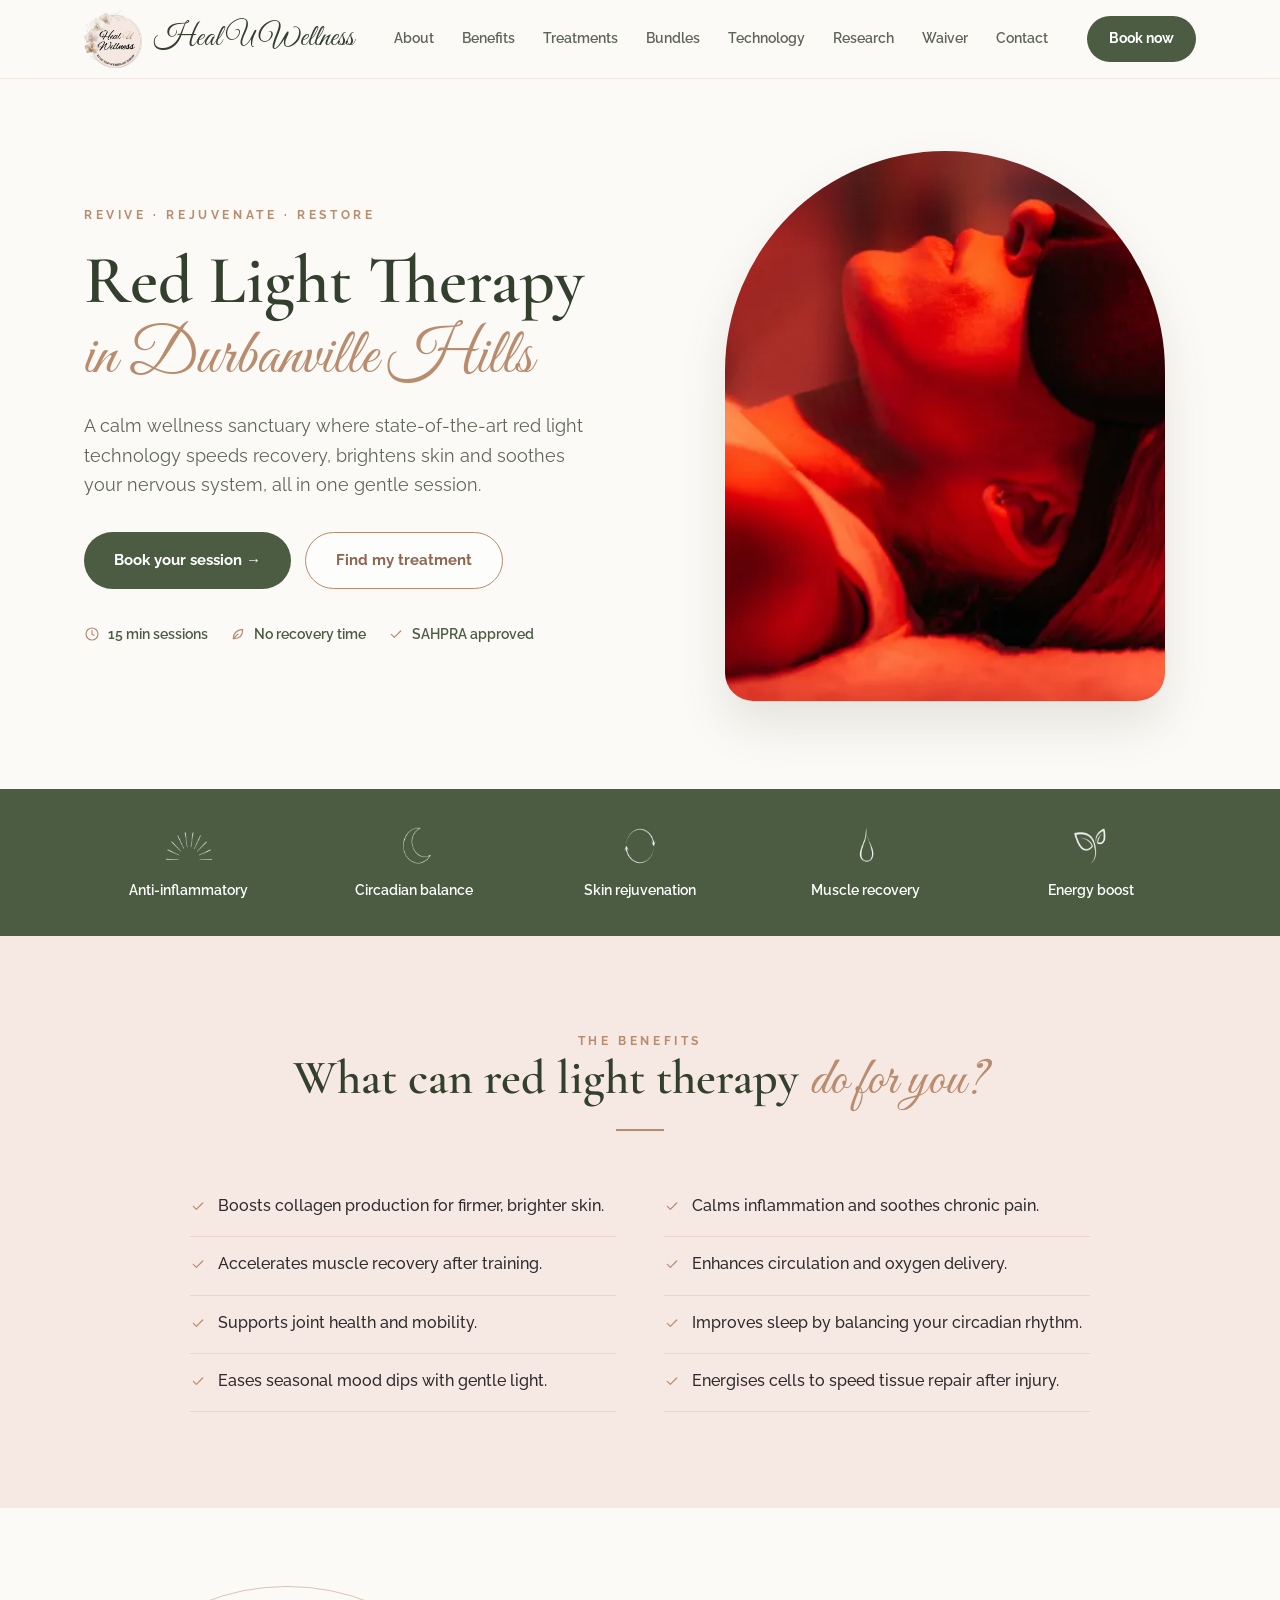
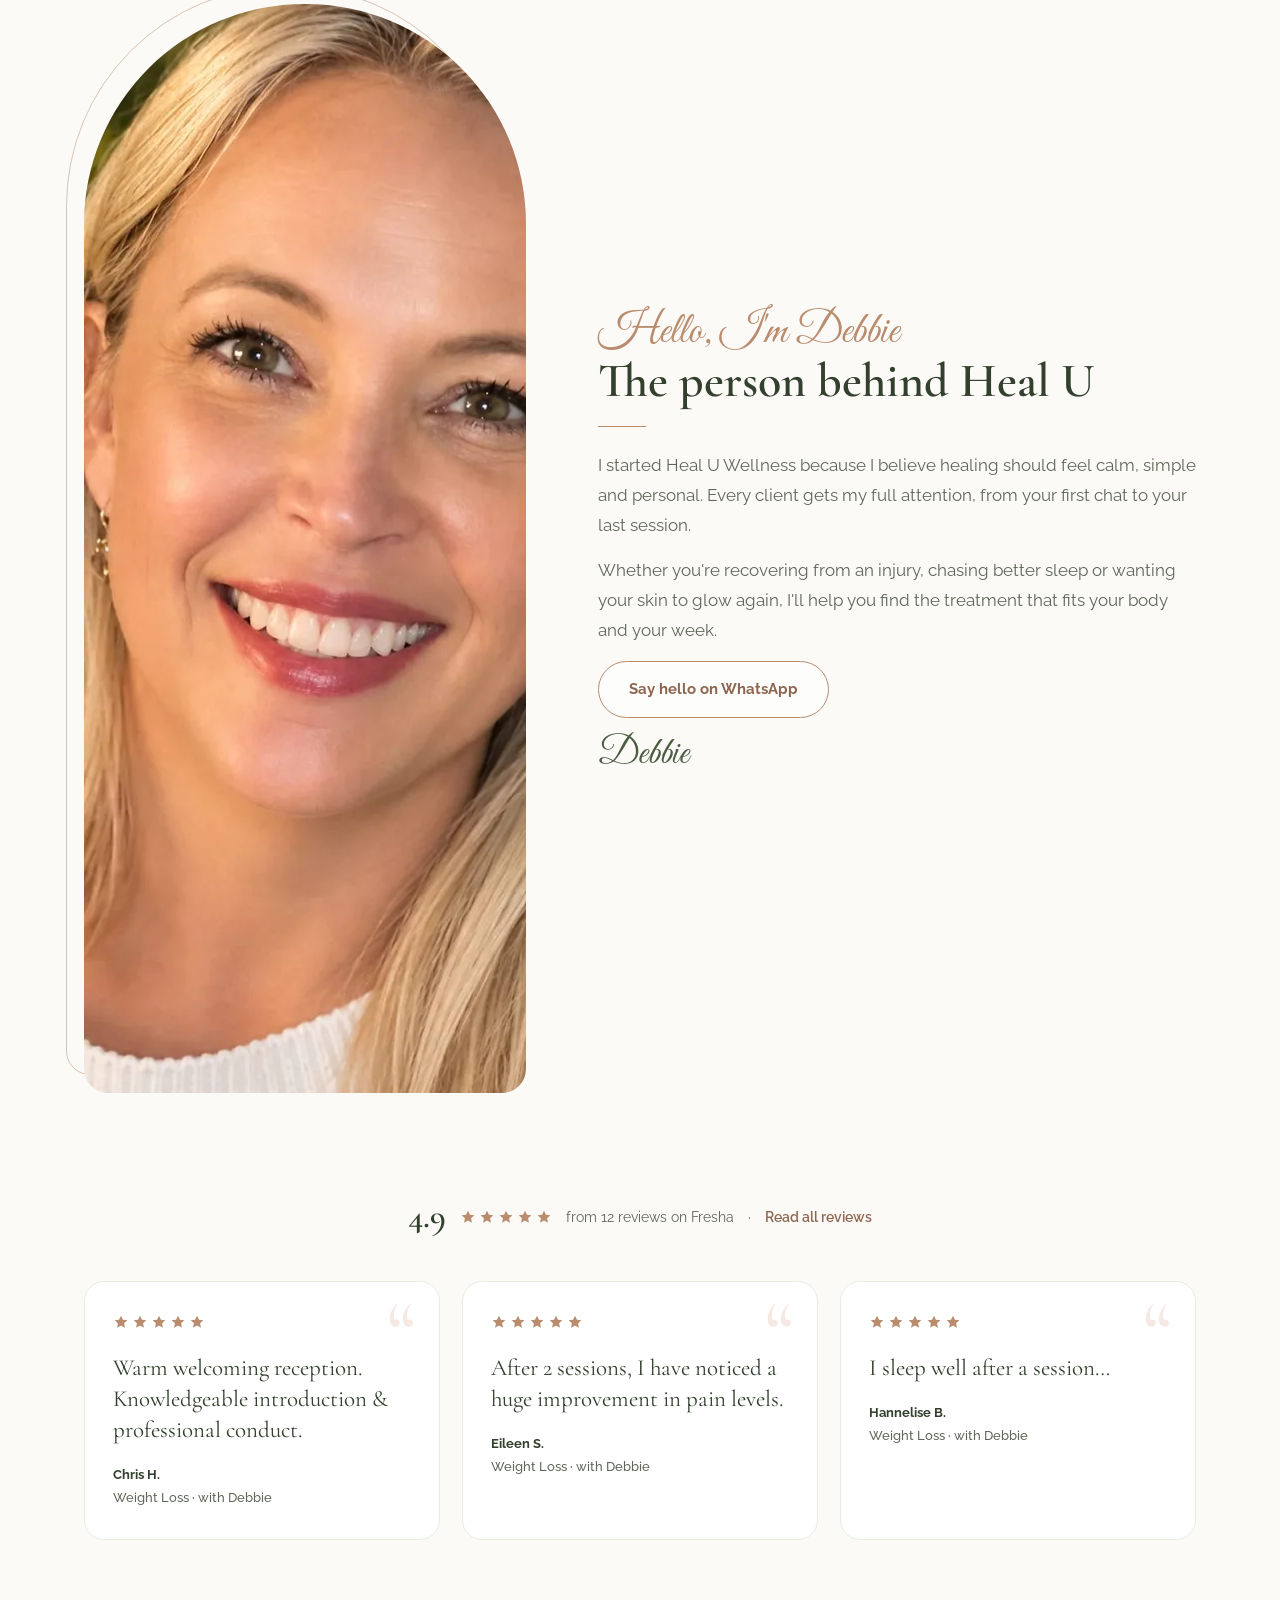
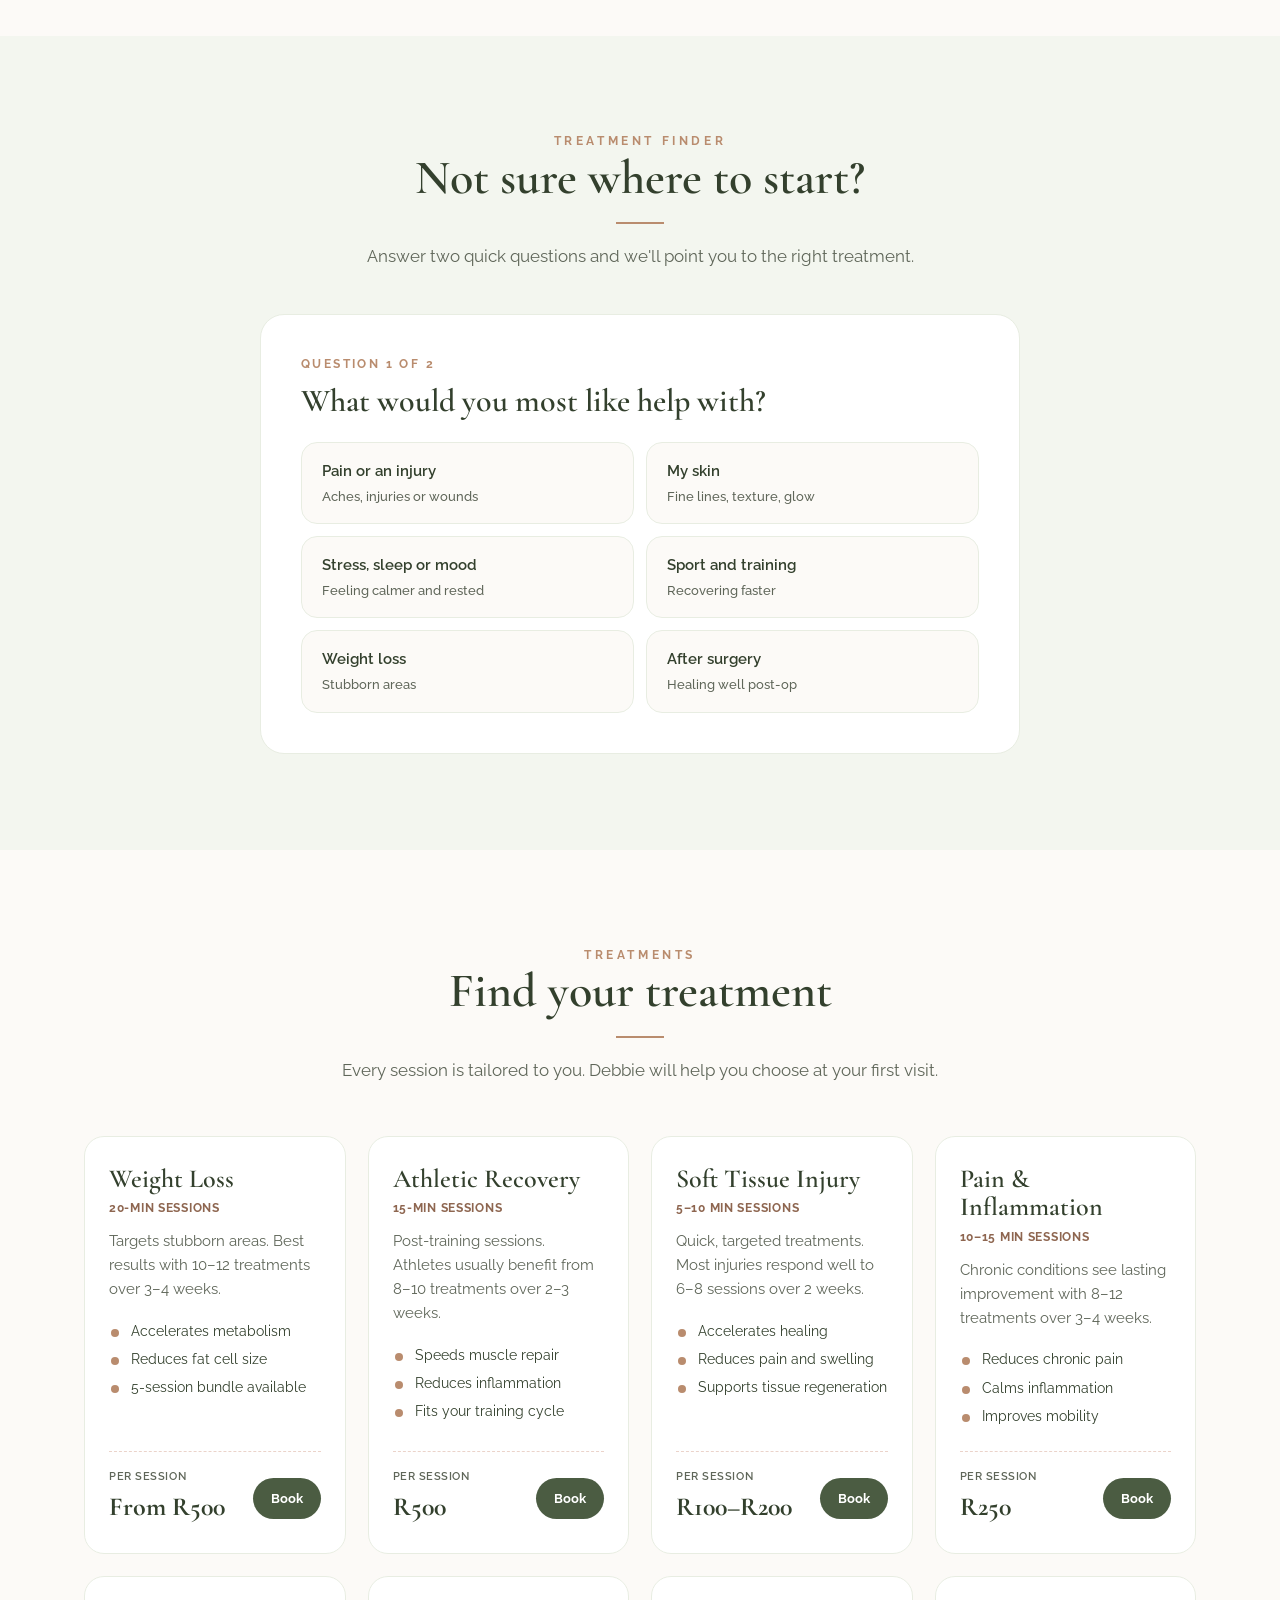
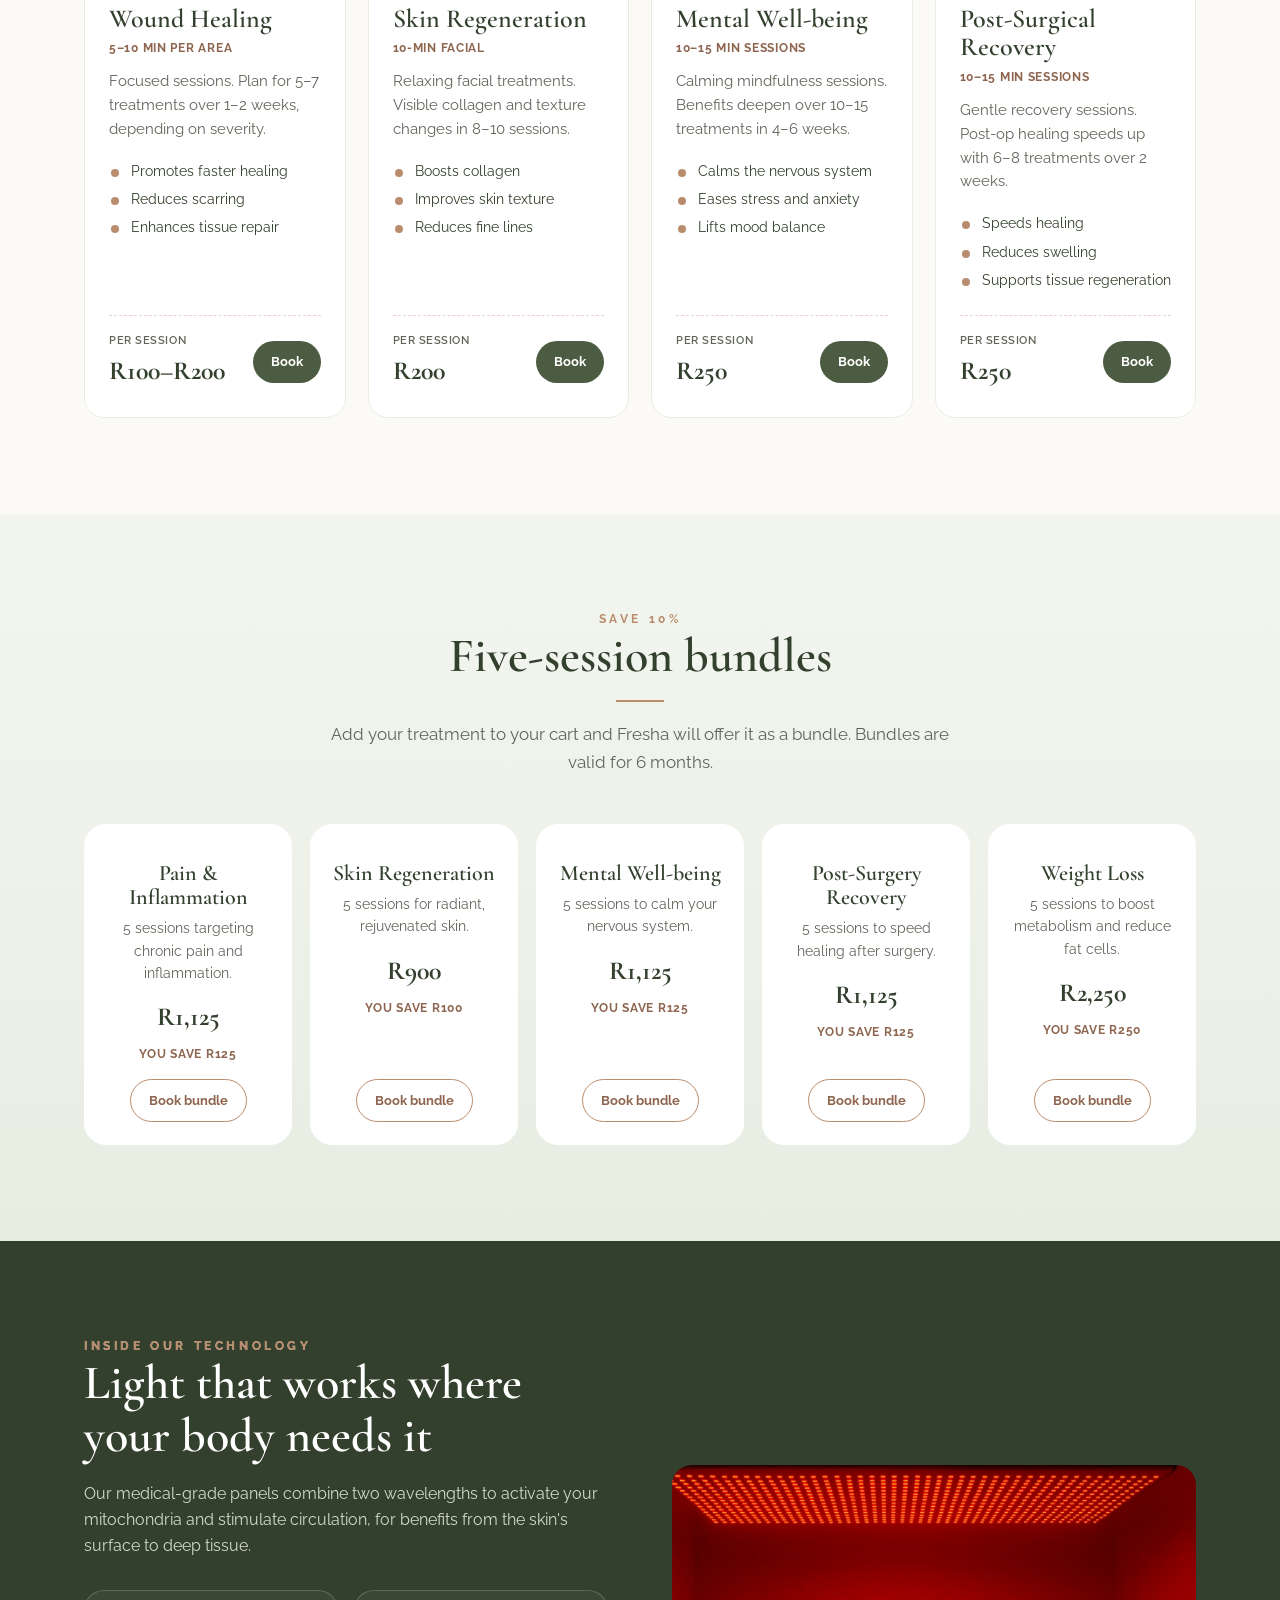
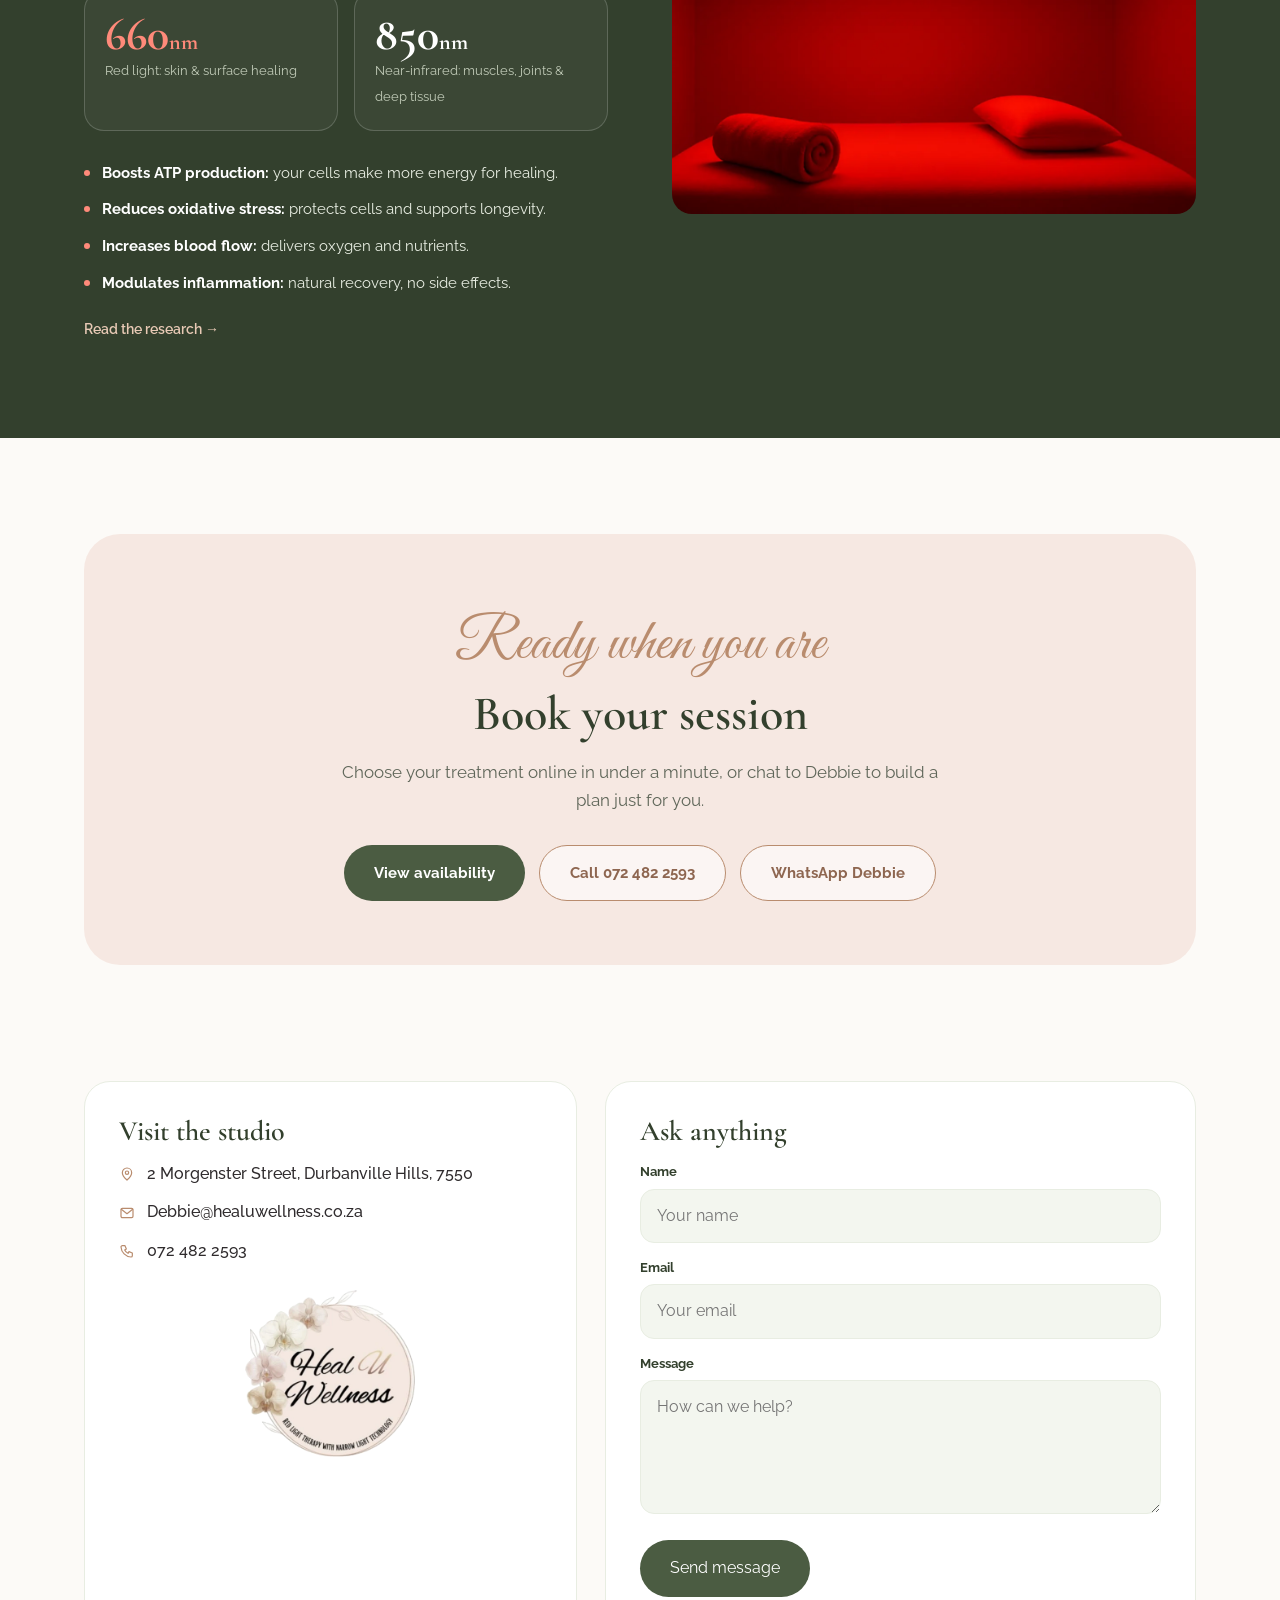
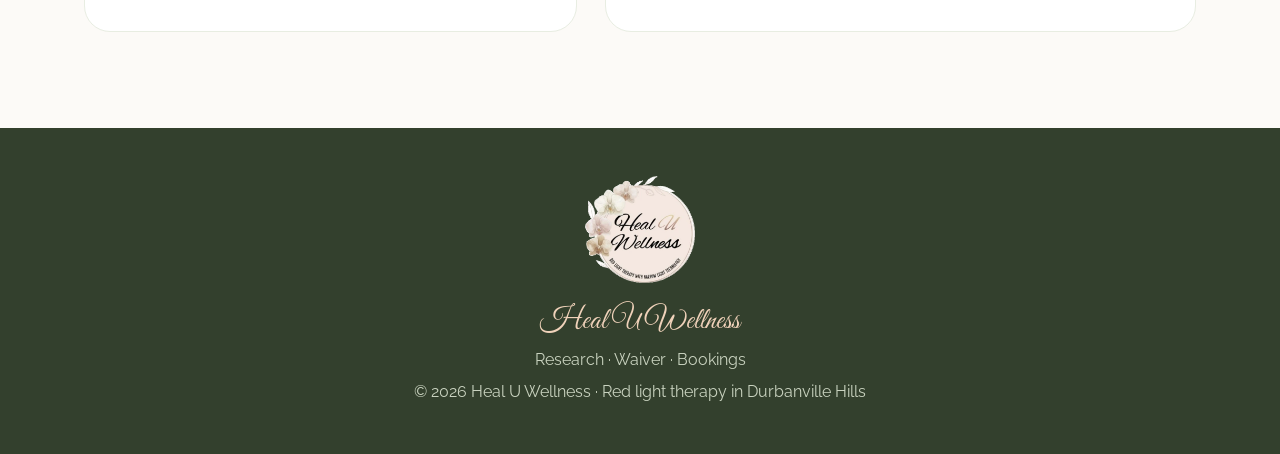
==== commit 000102d2: "Redesign home page: Meet Debbie, reviews, treatment finder New look in her sage and rose-gold palett" ====
--- a/index.html
+++ b/index.html
@@ -61,1357 +61,396 @@
   <link rel="shortcut icon" type="image/x-icon" href="favicon.ico">
   <link rel="preconnect" href="https://fonts.googleapis.com">
   <link rel="preconnect" href="https://fonts.gstatic.com" crossorigin>
-  <link href="https://fonts.googleapis.com/css2?family=Raleway:wght@300;400;500;600;700&display=swap" rel="stylesheet">
+  <link href="https://fonts.googleapis.com/css2?family=Cormorant+Garamond:ital,wght@0,500;0,600;0,700;1,500&family=Great+Vibes&family=Raleway:wght@400;500;600;700&display=swap" rel="stylesheet">
   <style>
-/* Heal U Wellness - Soft Sage & Mauve Accent Palette */
-
-:root {
-  --cream: #f7f4f1;
-  --petal: #f5f6f2;
-  --blush: #e6ebdf;
-  --orchid: #dcd4db;
-  --mauve: #bfb6bd;
-  --deep-mauve: #7a8e6d; /* soft sage green */
-  --accent-sage: #8ba882;
-  --accent-plum: #b88fb5;
-  --accent-peach: #f4c2a6;
-  --sand: #dfe7d2;
-  --white: #ffffff;
-  --charcoal: #2f2b2d;
-  --text-muted: #70776a;
-  --shadow: 0 18px 38px rgba(122, 142, 109, 0.16);
-  --radius: 18px;
+:root{
+  --sage:#7A8E6D; --sage-deep:#4B5C42; --sage-ink:#33402D; --sage-soft:#E8EDE2; --sage-mist:#F3F6EF;
+  --blush:#F6E8E2; --blush-deep:#EBD3CA; --rose:#B98C6E; --rose-dark:#8E6650;
+  --cream:#FCFAF7; --ink:#2F2B2D; --muted:#5F6659; --red:#D9463A;
+  --gold: linear-gradient(135deg,#D9B79A 0%,#B98C6E 45%,#8E6650 100%);
 }
-
-*,
-*::before,
-*::after {
-  box-sizing: border-box;
+*{box-sizing:border-box;margin:0;padding:0}
+body{font-family:Raleway,sans-serif;color:var(--ink);background:var(--cream);line-height:1.65;-webkit-font-smoothing:antialiased}
+img{max-width:100%;display:block}
+a{color:inherit;text-decoration:none}
+.wrap{max-width:1160px;margin:0 auto;padding:0 24px}
+h1,h2,h3{font-family:'Cormorant Garamond',serif;color:var(--sage-ink);line-height:1.1;font-weight:600}
+.script{font-family:'Great Vibes',cursive;font-weight:400;color:var(--rose);}
+.eyebrow{font-size:12px;letter-spacing:.3em;text-transform:uppercase;font-weight:700;color:var(--rose)}
+.btn{display:inline-flex;align-items:center;gap:8px;padding:15px 30px;border-radius:999px;font-weight:700;font-size:15px;transition:transform .2s,box-shadow .2s}
+.btn:hover{transform:translateY(-2px)}
+.btn-primary{background:var(--sage-deep);color:#fff}
+.btn-ghost{border:1.5px solid var(--rose);color:var(--rose-dark);background:rgba(255,255,255,.6)}
+.btn-light{background:#fff;color:var(--sage-deep)}
+.rule{width:48px;height:1.5px;background:var(--rose);margin:18px 0 0}
+.center{text-align:center}.center .rule{margin:18px auto 0}
+
+/* nav */
+nav{position:sticky;top:0;z-index:20;background:rgba(252,250,247,.88);backdrop-filter:blur(12px);border-bottom:1px solid rgba(185,140,110,.18)}
+nav .wrap{display:flex;align-items:center;justify-content:space-between;height:78px}
+nav .brand{display:flex;align-items:center;gap:12px}
+nav .brand img{width:58px;height:58px}
+nav .brand span{font-family:'Great Vibes';font-size:30px;color:var(--sage-ink)}
+nav ul{display:flex;gap:28px;list-style:none;font-size:14px;font-weight:600;color:var(--muted)}
+nav ul a:hover{color:var(--rose-dark)}
+nav .btn{padding:11px 22px;font-size:14px}
+
+/* hero */
+.hero{background:var(--cream)}
+.hero .wrap{display:grid;grid-template-columns:1.05fr .95fr;gap:56px;align-items:center;padding-top:72px;padding-bottom:88px}
+.hero h1{font-size:68px;margin:18px 0 6px}
+.hero h1 .script{display:block;font-size:64px;margin-top:4px}
+.hero p.lead{font-size:18px;color:var(--muted);max-width:500px;margin:18px 0 32px}
+.hero .ctas{display:flex;gap:14px;flex-wrap:wrap}
+.chips{display:flex;gap:10px;flex-wrap:wrap;margin-top:34px}
+.chip{display:flex;align-items:center;gap:8px;font-size:14px;font-weight:600;color:var(--sage-deep)}.chip svg{color:var(--rose)}.chips{gap:22px !important}
+.chip b{color:var(--rose-dark)}
+.hero-art{position:relative;justify-self:center;width:440px;max-width:100%}
+.arch{border-radius:220px 220px 28px 28px;overflow:hidden;aspect-ratio:4/5;box-shadow:0 24px 48px rgba(75,92,66,.14)}
+.arch img{width:100%;height:100%;object-fit:cover;object-position:62% 50%}
+.hero-art .badge{position:absolute;left:-70px;bottom:-40px;width:210px;filter:drop-shadow(0 18px 30px rgba(0,0,0,.12))}
+.hero-art .glow{position:absolute;inset:10% -12% auto auto;width:240px;height:240px;border-radius:50%;background:radial-gradient(circle,rgba(217,70,58,.25),transparent 70%);z-index:-1}
+.orchid-deco{position:absolute;right:-60px;top:40px;width:320px;opacity:.5;transform:rotate(-12deg);pointer-events:none}
+
+/* benefits strip */
+.strip{background:var(--sage-deep);color:#fff}
+.strip .wrap{display:grid;grid-template-columns:repeat(5,1fr);gap:16px;padding:34px 24px}
+.strip div{display:flex;flex-direction:column;align-items:center;gap:10px;font-weight:600;font-size:14px;text-align:center}
+.strip img{width:46px;height:46px;filter:brightness(0) invert(1);opacity:.9}
+
+section{padding:96px 0}
+h2{font-size:48px}
+.sub{color:var(--muted);font-size:17px;max-width:620px;margin:18px auto 0}
+
+/* what it does */
+.does{background:var(--blush)}
+.does .grid{display:grid;grid-template-columns:repeat(2,1fr);gap:0 48px;max-width:900px;margin:48px auto 0}
+.does .item{display:flex;gap:12px;align-items:flex-start;padding:14px 0;border-bottom:1px solid var(--blush-deep);font-weight:500}
+.tick{flex:none;color:var(--rose);margin-top:3px}
+
+/* treatments */
+.cards{display:grid;grid-template-columns:repeat(4,1fr);gap:22px;margin-top:52px}
+.card{background:#fff;border-radius:20px;padding:28px 24px 24px;border:1px solid var(--sage-soft);display:flex;flex-direction:column;transition:transform .25s,box-shadow .25s;position:relative}
+.card:hover{border-color:var(--sage)}
+.card .ico{width:54px;height:54px;border-radius:16px;background:var(--sage-mist);display:grid;place-items:center;font-size:26px;margin-bottom:16px}
+.card h3{font-size:26px}
+.card .meta{font-size:12px;font-weight:700;letter-spacing:.06em;text-transform:uppercase;color:var(--rose-dark);margin:6px 0 10px}
+.card p{font-size:14.5px;color:var(--muted)}
+.card ul{list-style:none;margin:14px 0 18px;font-size:14px}
+.card li{padding-left:22px;position:relative;margin:5px 0;color:var(--sage-ink)}
+.card li:before{content:'';position:absolute;left:2px;top:9px;width:8px;height:8px;border-radius:50%;background:var(--rose)}
+.card .foot{margin-top:auto;display:flex;align-items:center;justify-content:space-between;gap:8px;padding-top:16px;border-top:1px dashed var(--blush-deep)}
+.price{font-family:'Cormorant Garamond';font-size:26px;font-weight:700;color:var(--sage-ink)}
+.price small{font-family:Raleway;font-size:11px;font-weight:600;color:var(--muted);display:block;letter-spacing:.05em;text-transform:uppercase}
+.card .btn{padding:10px 18px;font-size:13px}
+
+/* bundles */
+.bundles{background:linear-gradient(180deg,var(--sage-mist),var(--sage-soft))}
+.bgrid{display:grid;grid-template-columns:repeat(5,1fr);gap:18px;margin-top:48px}
+.bundle{display:flex;flex-direction:column;align-items:center;background:#fff;border-radius:22px;padding:26px 20px 22px;text-align:center;position:relative;border:1px solid #fff;}
+.bundle .save{order:3;font-size:12px;font-weight:700;letter-spacing:.06em;text-transform:uppercase;color:var(--rose-dark);margin:-8px 0 14px}.bundle h3{order:1}.bundle p{order:2}.bundle .price{order:2}.bundle .btn{order:4}
+.bundle h3{font-size:22px;margin:10px 0 8px}
+.bundle p{font-size:13.5px;color:var(--muted);min-height:44px}
+.bundle .price{display:block;margin:12px 0 14px}
+.bundle .btn{padding:10px 18px;font-size:13px;margin-top:auto}
+.note{margin-top:30px;text-align:center;font-size:14px;color:var(--muted)}
+
+/* tech */
+.tech{background:var(--sage-ink);color:#E9EEE3}
+.tech .wrap{display:grid;grid-template-columns:1fr 1fr;gap:64px;align-items:center}
+.tech h2{color:#fff}.tech .eyebrow{background:linear-gradient(135deg,#F0D2BA,#D9B79A);-webkit-background-clip:text;background-clip:text}
+.tech p{color:#D3DBCB;margin-top:18px}
+.waves{display:flex;gap:16px;margin:30px 0}
+.wave{flex:1;border:1px solid rgba(255,255,255,.18);border-radius:20px;padding:20px;background:rgba(255,255,255,.04)}
+.wave b{display:block;font-family:'Cormorant Garamond';font-size:46px;line-height:1;color:#fff}
+.wave b span{font-size:22px}
+.wave i{font-style:normal;font-size:13px;color:#C2CCB9}
+.wave.red b{color:#FF8A7A}
+.science{list-style:none;display:grid;gap:12px;margin-top:8px}
+.science li{display:flex;gap:12px;font-size:15px}
+.science li strong{color:#fff}.science .dot{flex:none;width:6px;height:6px;border-radius:50%;background:#FF8A7A;margin-top:9px}
+.tech .photo{border-radius:20px;overflow:hidden}
+
+/* book */
+.book .panel{background:var(--blush);border-radius:36px;padding:64px 40px;text-align:center;position:relative;overflow:hidden}
+.book .panel .script{font-size:58px;display:block;margin-bottom:-6px}
+.book .ctas{display:flex;gap:14px;justify-content:center;flex-wrap:wrap;margin-top:30px}
+.book .orchid-l{position:absolute;left:-80px;bottom:-30px;width:300px;opacity:.55;transform:scaleX(-1) rotate(-8deg)}
+
+/* contact */
+.contact .wrap{display:grid;grid-template-columns:1fr 1.2fr;gap:28px}
+.box{background:#fff;border-radius:26px;padding:34px;border:1px solid var(--sage-soft)}
+.box h3{font-size:28px;margin-bottom:14px}
+.box .line{display:flex;gap:12px;align-items:center;margin:12px 0;font-weight:500}
+.box .line span{color:var(--rose);display:grid;place-items:center}
+label{display:block;font-size:13px;font-weight:700;color:var(--sage-ink);margin:14px 0 6px}
+input,textarea{width:100%;padding:13px 16px;border-radius:14px;border:1.5px solid var(--sage-soft);background:var(--sage-mist);font:inherit}
+footer{background:var(--sage-ink);color:#C9D2BF;text-align:center;padding:48px 24px}
+footer img{width:110px;margin:0 auto 14px}
+footer .script{color:#F0D2BA;font-size:30px}
+
+/* treatment finder */
+.finder{background:var(--sage-mist)}
+.quiz{max-width:760px;margin:44px auto 0;background:#fff;border-radius:24px;border:1px solid var(--sage-soft);padding:40px;min-height:330px;position:relative}
+.quiz .step{font-size:12px;font-weight:700;letter-spacing:.2em;text-transform:uppercase;color:var(--rose)}
+.quiz h3{font-size:32px;margin:8px 0 24px}
+.opts{display:grid;grid-template-columns:repeat(2,1fr);gap:12px}
+.opt{font:inherit;text-align:left;padding:16px 20px;border-radius:16px;border:1.5px solid var(--sage-soft);background:var(--cream);color:var(--sage-ink);font-weight:600;font-size:15px;cursor:pointer;transition:border-color .2s,background .2s,transform .2s}
+.opt:hover{border-color:var(--sage);background:#fff;transform:translateY(-2px)}
+.opt small{display:block;font-weight:500;color:var(--muted);font-size:13px;margin-top:2px}
+.back{background:none;border:0;font:inherit;color:var(--muted);font-size:13px;font-weight:600;cursor:pointer;margin-top:22px}
+.result .eyebrow{margin-bottom:6px}
+.result h3{font-size:40px;margin:0 0 6px}
+.result .plan{display:grid;grid-template-columns:repeat(3,1fr);gap:12px;margin:22px 0}
+.result .plan div{background:var(--sage-mist);border-radius:14px;padding:14px 16px;font-size:13px;color:var(--muted)}
+.result .plan b{display:block;font-family:'Cormorant Garamond';font-size:24px;color:var(--sage-ink);line-height:1.1}
+.result .ctas{display:flex;gap:12px;flex-wrap:wrap}
+.result .fine{font-size:12.5px;color:var(--muted);margin-top:18px}
+.fade{animation:fadeIn .45s ease both}
+@keyframes fadeIn{from{opacity:0;transform:translateY(10px)}to{opacity:1;transform:none}}
+
+/* scroll reveal */
+.reveal{opacity:0;transform:translateY(26px);transition:opacity .8s ease,transform .8s cubic-bezier(.2,.7,.2,1)}
+.reveal.in{opacity:1;transform:none}
+@media (prefers-reduced-motion:reduce){.reveal{opacity:1;transform:none;transition:none}.fade{animation:none}}
+@media (max-width:640px){.opts{grid-template-columns:1fr}.quiz{padding:26px}.result .plan{grid-template-columns:1fr}}
+
+/* meet debbie */
+.meet .grid{display:grid;grid-template-columns:.85fr 1.15fr;gap:72px;align-items:center}
+.meet .portrait{position:relative}
+.meet .portrait img{width:100%;aspect-ratio:4/5;object-fit:cover;border-radius:220px 220px 24px 24px;display:block}
+.meet .portrait::before{content:'';position:absolute;inset:-18px 18px 18px -18px;border:1.5px solid var(--rose);border-radius:220px 220px 24px 24px;opacity:.5;z-index:-1}
+.meet h2{text-align:left}
+.meet .script-hi{font-family:'Great Vibes';font-size:44px;color:var(--rose);line-height:1}
+.meet p{color:var(--muted);font-size:16.5px;line-height:1.8;margin:0 0 16px}
+.meet .sig{font-family:'Great Vibes';font-size:38px;color:var(--sage-deep);margin-top:6px}
+.meet .rule{margin:18px 0 24px}
+@media (max-width:900px){.meet .grid{grid-template-columns:1fr;gap:44px}.meet .portrait{max-width:360px;margin:0 auto}}
+
+@media (max-width:900px){
+  nav ul{display:none} nav .brand span{display:none} nav .btn{white-space:nowrap} .orchid-deco{width:200px;right:-70px;top:-10px;opacity:.35}
+  .hero .wrap,.tech .wrap,.contact .wrap{grid-template-columns:1fr}
+  .hero h1{font-size:46px}.hero h1 .script{font-size:44px}
+  .hero-art{width:300px;margin:20px auto 40px}.hero-art .badge{width:150px;left:-40px}
+  .strip .wrap{grid-template-columns:repeat(3,1fr)}
+  .cards{grid-template-columns:1fr 1fr}.bgrid{grid-template-columns:1fr 1fr}
+  .does .grid{grid-template-columns:1fr}
+  h2{font-size:38px} section{padding:70px 0}
 }
-
-html {
-  scroll-behavior: smooth;
+@media (max-width:560px){.cards,.bgrid{grid-template-columns:1fr}.strip .wrap{grid-template-columns:repeat(2,1fr)}}
+
+/* reviews */
+.reviews{padding-top:0}
+.rv-head{display:flex;align-items:center;justify-content:center;gap:14px;margin-bottom:36px;font-size:14px;color:var(--muted);flex-wrap:wrap}
+.rv-head b{font-family:'Cormorant Garamond';font-size:34px;color:var(--sage-ink);font-weight:600}
+.rv-head a{color:var(--rose-dark);font-weight:600}
+.stars{display:inline-flex;gap:3px;color:var(--rose)}
+.stars svg{width:16px;height:16px}
+.rvs{display:grid;grid-template-columns:repeat(3,1fr);gap:22px}
+.rv{background:#fff;border:1px solid var(--sage-soft);border-radius:20px;padding:30px 28px;position:relative}
+.rv::before{content:'\201C';position:absolute;top:6px;right:22px;font-family:'Cormorant Garamond';font-size:90px;color:var(--blush);line-height:1}
+.rv q{display:block;quotes:none;font-family:'Cormorant Garamond';font-size:23px;line-height:1.35;color:var(--sage-ink);margin:14px 0 18px}
+.rv .who{font-size:13px;font-weight:700;color:var(--sage-ink)}
+.rv .who span{display:block;font-weight:500;color:var(--muted);margin-top:2px}
+@media (max-width:900px){.rvs{grid-template-columns:1fr}}
+
+/* production extras */
+.nav-end{display:flex;align-items:center;gap:10px}
+.menu-btn{display:none;background:none;border:0;color:var(--sage-ink);cursor:pointer;padding:6px}
+.research-link{display:inline-block;margin-top:22px;color:#E8C9B5;font-weight:600;font-size:14px}
+.contact .line a{color:inherit}
+.flinks{margin-bottom:6px}.flinks a{color:inherit}
+button.btn{border:0;font:inherit;cursor:pointer}
+@media (max-width:900px){
+  .menu-btn{display:block}
+  nav ul.open{display:flex;flex-direction:column;gap:0;position:absolute;top:78px;left:0;right:0;background:var(--cream);border-bottom:1px solid rgba(185,140,110,.25);padding:8px 24px 16px}
+  nav ul.open a{display:block;padding:12px 0}
 }
-
-body {
-  font-family: 'Raleway', sans-serif;
-  font-weight: 300;
-  margin: 0;
-  background: linear-gradient(180deg, #c8d9c0 0%, #dbe8d2 55%, #f0f5ed 100%);
-  color: var(--charcoal);
-  line-height: 1.7;
-  position: relative;
+</style></head><body id="top">
+<nav><div class="wrap">
+  <a class="brand" href="#top"><img src="heal-u-wellness-logo-round.webp" alt="Heal U Wellness"><span>Heal U Wellness</span></a>
+  <ul><li><a href="#about">About</a></li><li><a href="#benefits">Benefits</a></li><li><a href="#treatments">Treatments</a></li><li><a href="#bundles">Bundles</a></li><li><a href="#technology">Technology</a></li><li><a href="research.html">Research</a></li><li><a href="waiver.html">Waiver</a></li><li><a href="#contact">Contact</a></li></ul>
+  <div class="nav-end"><a class="btn btn-primary" href="https://www.fresha.com/book-now/heal-u-wellness-oq3bak8i/all-offer?share=true&amp;pId=2724512" target="_blank" rel="noopener">Book now</a><button class="menu-btn" aria-label="Menu" aria-expanded="false"><svg width="22" height="22" viewBox="0 0 24 24" fill="none" stroke="currentColor" stroke-width="1.8" stroke-linecap="round"><path d="M4 7h16M4 12h16M4 17h16"/></svg></button></div>
+</div></nav>
+
+<header class="hero" id="home">
+    <div class="wrap">
+    <div>
+      <div class="eyebrow">Revive · Rejuvenate · Restore</div>
+      <h1>Red Light Therapy <span class="script">in Durbanville Hills</span></h1>
+      <p class="lead">A calm wellness sanctuary where state-of-the-art red light technology speeds recovery, brightens skin and soothes your nervous system, all in one gentle session.</p>
+      <div class="ctas"><a class="btn btn-primary" href="https://www.fresha.com/book-now/heal-u-wellness-oq3bak8i/all-offer?share=true&amp;pId=2724512" target="_blank" rel="noopener">Book your session →</a><a class="btn btn-ghost" href="#finder">Find my treatment</a></div>
+      <div class="chips"><span class="chip"><svg width="16" height="16" viewBox="0 0 24 24" fill="none" stroke="currentColor" stroke-width="1.8" stroke-linecap="round" stroke-linejoin="round"><circle cx="12" cy="12" r="9"/><path d="M12 7v5l3 2"/></svg>15 min sessions</span><span class="chip"><svg width="16" height="16" viewBox="0 0 24 24" fill="none" stroke="currentColor" stroke-width="1.8" stroke-linecap="round" stroke-linejoin="round"><path d="M5 19c0-8 5-13 14-14 0 9-5 14-13 14"/><path d="M5 19l7-7"/></svg>No recovery time</span><span class="chip"><svg width="16" height="16" viewBox="0 0 24 24" fill="none" stroke="currentColor" stroke-width="1.8" stroke-linecap="round" stroke-linejoin="round"><path d="M5 12.5l4.5 4.5L19 7.5"/></svg>SAHPRA approved</span></div>
+    </div>
+    <div class="hero-art">
+      <div class="arch"><img src="red-light-therapy-session.webp" fetchpriority="high" width="1000" height="500" alt="Client relaxing under red light"></div>
+    </div>
+  </div>
+</header>
+
+<div class="strip"><div class="wrap">
+  <div><img src="sun.webp" alt="" width="70" height="70" loading="lazy">Anti-inflammatory</div>
+  <div><img src="moon.webp" alt="" width="70" height="70" loading="lazy">Circadian balance</div>
+  <div><img src="recovery.webp" alt="" width="70" height="70" loading="lazy">Skin rejuvenation</div>
+  <div><img src="drop.webp" alt="" width="70" height="70" loading="lazy">Muscle recovery</div>
+  <div><img src="energy.webp" alt="" width="70" height="70" loading="lazy">Energy boost</div>
+</div></div>
+
+<section class="does" id="benefits"><div class="wrap center">
+  <div class="eyebrow">The benefits</div>
+  <h2>What can red light therapy <span class="script" style="font-size:54px">do for you?</span></h2><div class="rule"></div>
+  <div class="grid" style="text-align:left">
+    <div class="item"><span class="tick"><svg width="16" height="16" viewBox="0 0 24 24" fill="none" stroke="currentColor" stroke-width="1.8" stroke-linecap="round" stroke-linejoin="round"><path d="M5 12.5l4.5 4.5L19 7.5"/></svg></span>Boosts collagen production for firmer, brighter skin.</div>
+    <div class="item"><span class="tick"><svg width="16" height="16" viewBox="0 0 24 24" fill="none" stroke="currentColor" stroke-width="1.8" stroke-linecap="round" stroke-linejoin="round"><path d="M5 12.5l4.5 4.5L19 7.5"/></svg></span>Calms inflammation and soothes chronic pain.</div>
+    <div class="item"><span class="tick"><svg width="16" height="16" viewBox="0 0 24 24" fill="none" stroke="currentColor" stroke-width="1.8" stroke-linecap="round" stroke-linejoin="round"><path d="M5 12.5l4.5 4.5L19 7.5"/></svg></span>Accelerates muscle recovery after training.</div>
+    <div class="item"><span class="tick"><svg width="16" height="16" viewBox="0 0 24 24" fill="none" stroke="currentColor" stroke-width="1.8" stroke-linecap="round" stroke-linejoin="round"><path d="M5 12.5l4.5 4.5L19 7.5"/></svg></span>Enhances circulation and oxygen delivery.</div>
+    <div class="item"><span class="tick"><svg width="16" height="16" viewBox="0 0 24 24" fill="none" stroke="currentColor" stroke-width="1.8" stroke-linecap="round" stroke-linejoin="round"><path d="M5 12.5l4.5 4.5L19 7.5"/></svg></span>Supports joint health and mobility.</div>
+    <div class="item"><span class="tick"><svg width="16" height="16" viewBox="0 0 24 24" fill="none" stroke="currentColor" stroke-width="1.8" stroke-linecap="round" stroke-linejoin="round"><path d="M5 12.5l4.5 4.5L19 7.5"/></svg></span>Improves sleep by balancing your circadian rhythm.</div>
+    <div class="item"><span class="tick"><svg width="16" height="16" viewBox="0 0 24 24" fill="none" stroke="currentColor" stroke-width="1.8" stroke-linecap="round" stroke-linejoin="round"><path d="M5 12.5l4.5 4.5L19 7.5"/></svg></span>Eases seasonal mood dips with gentle light.</div>
+    <div class="item"><span class="tick"><svg width="16" height="16" viewBox="0 0 24 24" fill="none" stroke="currentColor" stroke-width="1.8" stroke-linecap="round" stroke-linejoin="round"><path d="M5 12.5l4.5 4.5L19 7.5"/></svg></span>Energises cells to speed tissue repair after injury.</div>
+  </div>
+</div></section>
+
+<section class="meet" id="about"><div class="wrap"><div class="grid">
+  <div class="portrait"><img src="debbie.webp" loading="lazy" width="900" height="1089" alt="Debbie, founder of Heal U Wellness"></div>
+  <div>
+    <div class="script-hi">Hello, I'm Debbie</div>
+    <h2>The person behind Heal U</h2><div class="rule"></div>
+    <p>I started Heal U Wellness because I believe healing should feel calm, simple and personal. Every client gets my full attention, from your first chat to your last session.</p>
+    <p>Whether you're recovering from an injury, chasing better sleep or wanting your skin to glow again, I'll help you find the treatment that fits your body and your week.</p>
+    <a class="btn btn-ghost" href="https://wa.me/27724822593" target="_blank" rel="noopener">Say hello on WhatsApp</a>
+    <div class="sig">Debbie</div>
+  </div>
+</div></div></section>
+
+<section class="reviews"><div class="wrap">
+  <div class="rv-head"><b>4.9</b><span class="stars" aria-label="5 stars"><svg viewBox="0 0 24 24" fill="currentColor"><path d="M12 2.5l2.9 6.1 6.6.8-4.9 4.6 1.3 6.6L12 17.3 6.1 20.6l1.3-6.6L2.5 9.4l6.6-.8z"/></svg><svg viewBox="0 0 24 24" fill="currentColor"><path d="M12 2.5l2.9 6.1 6.6.8-4.9 4.6 1.3 6.6L12 17.3 6.1 20.6l1.3-6.6L2.5 9.4l6.6-.8z"/></svg><svg viewBox="0 0 24 24" fill="currentColor"><path d="M12 2.5l2.9 6.1 6.6.8-4.9 4.6 1.3 6.6L12 17.3 6.1 20.6l1.3-6.6L2.5 9.4l6.6-.8z"/></svg><svg viewBox="0 0 24 24" fill="currentColor"><path d="M12 2.5l2.9 6.1 6.6.8-4.9 4.6 1.3 6.6L12 17.3 6.1 20.6l1.3-6.6L2.5 9.4l6.6-.8z"/></svg><svg viewBox="0 0 24 24" fill="currentColor"><path d="M12 2.5l2.9 6.1 6.6.8-4.9 4.6 1.3 6.6L12 17.3 6.1 20.6l1.3-6.6L2.5 9.4l6.6-.8z"/></svg></span><span>from 12 reviews on Fresha</span>·<a href="https://www.fresha.com/a/heal-u-wellness-cape-town-2-morgenster-road-durbanville-hills-stqyy9v1?pId=2724512&amp;reviews=true" target="_blank" rel="noopener">Read all reviews</a></div>
+  <div class="rvs"><div class="rv"><span class="stars" aria-label="5 stars"><svg viewBox="0 0 24 24" fill="currentColor"><path d="M12 2.5l2.9 6.1 6.6.8-4.9 4.6 1.3 6.6L12 17.3 6.1 20.6l1.3-6.6L2.5 9.4l6.6-.8z"/></svg><svg viewBox="0 0 24 24" fill="currentColor"><path d="M12 2.5l2.9 6.1 6.6.8-4.9 4.6 1.3 6.6L12 17.3 6.1 20.6l1.3-6.6L2.5 9.4l6.6-.8z"/></svg><svg viewBox="0 0 24 24" fill="currentColor"><path d="M12 2.5l2.9 6.1 6.6.8-4.9 4.6 1.3 6.6L12 17.3 6.1 20.6l1.3-6.6L2.5 9.4l6.6-.8z"/></svg><svg viewBox="0 0 24 24" fill="currentColor"><path d="M12 2.5l2.9 6.1 6.6.8-4.9 4.6 1.3 6.6L12 17.3 6.1 20.6l1.3-6.6L2.5 9.4l6.6-.8z"/></svg><svg viewBox="0 0 24 24" fill="currentColor"><path d="M12 2.5l2.9 6.1 6.6.8-4.9 4.6 1.3 6.6L12 17.3 6.1 20.6l1.3-6.6L2.5 9.4l6.6-.8z"/></svg></span><q>Warm welcoming reception. Knowledgeable introduction &amp; professional conduct.</q><div class="who">Chris H.<span>Weight Loss · with Debbie</span></div></div><div class="rv"><span class="stars" aria-label="5 stars"><svg viewBox="0 0 24 24" fill="currentColor"><path d="M12 2.5l2.9 6.1 6.6.8-4.9 4.6 1.3 6.6L12 17.3 6.1 20.6l1.3-6.6L2.5 9.4l6.6-.8z"/></svg><svg viewBox="0 0 24 24" fill="currentColor"><path d="M12 2.5l2.9 6.1 6.6.8-4.9 4.6 1.3 6.6L12 17.3 6.1 20.6l1.3-6.6L2.5 9.4l6.6-.8z"/></svg><svg viewBox="0 0 24 24" fill="currentColor"><path d="M12 2.5l2.9 6.1 6.6.8-4.9 4.6 1.3 6.6L12 17.3 6.1 20.6l1.3-6.6L2.5 9.4l6.6-.8z"/></svg><svg viewBox="0 0 24 24" fill="currentColor"><path d="M12 2.5l2.9 6.1 6.6.8-4.9 4.6 1.3 6.6L12 17.3 6.1 20.6l1.3-6.6L2.5 9.4l6.6-.8z"/></svg><svg viewBox="0 0 24 24" fill="currentColor"><path d="M12 2.5l2.9 6.1 6.6.8-4.9 4.6 1.3 6.6L12 17.3 6.1 20.6l1.3-6.6L2.5 9.4l6.6-.8z"/></svg></span><q>After 2 sessions, I have noticed a huge improvement in pain levels.</q><div class="who">Eileen S.<span>Weight Loss · with Debbie</span></div></div><div class="rv"><span class="stars" aria-label="5 stars"><svg viewBox="0 0 24 24" fill="currentColor"><path d="M12 2.5l2.9 6.1 6.6.8-4.9 4.6 1.3 6.6L12 17.3 6.1 20.6l1.3-6.6L2.5 9.4l6.6-.8z"/></svg><svg viewBox="0 0 24 24" fill="currentColor"><path d="M12 2.5l2.9 6.1 6.6.8-4.9 4.6 1.3 6.6L12 17.3 6.1 20.6l1.3-6.6L2.5 9.4l6.6-.8z"/></svg><svg viewBox="0 0 24 24" fill="currentColor"><path d="M12 2.5l2.9 6.1 6.6.8-4.9 4.6 1.3 6.6L12 17.3 6.1 20.6l1.3-6.6L2.5 9.4l6.6-.8z"/></svg><svg viewBox="0 0 24 24" fill="currentColor"><path d="M12 2.5l2.9 6.1 6.6.8-4.9 4.6 1.3 6.6L12 17.3 6.1 20.6l1.3-6.6L2.5 9.4l6.6-.8z"/></svg><svg viewBox="0 0 24 24" fill="currentColor"><path d="M12 2.5l2.9 6.1 6.6.8-4.9 4.6 1.3 6.6L12 17.3 6.1 20.6l1.3-6.6L2.5 9.4l6.6-.8z"/></svg></span><q>I sleep well after a session…</q><div class="who">Hannelise B.<span>Weight Loss · with Debbie</span></div></div></div>
+</div></section>
+
+<section class="finder" id="finder"><div class="wrap">
+  <div class="center"><div class="eyebrow">Treatment finder</div><h2>Not sure where to start?</h2><div class="rule"></div>
+  <p class="sub">Answer two quick questions and we'll point you to the right treatment.</p></div>
+  <div class="quiz" id="quiz"></div>
+</div></section>
+
+<section id="treatments"><div class="wrap">
+  <div class="center"><div class="eyebrow">Treatments</div><h2>Find your treatment</h2><div class="rule"></div>
+  <p class="sub">Every session is tailored to you. Debbie will help you choose at your first visit.</p></div>
+  <div class="cards">
+    <div class="card"><h3>Weight Loss</h3><div class="meta">20-min sessions</div><p>Targets stubborn areas. Best results with 10–12 treatments over 3–4 weeks.</p><ul><li>Accelerates metabolism</li><li>Reduces fat cell size</li><li>5-session bundle available</li></ul><div class="foot"><span class="price"><small>per session</small>From R500</span><a class="btn btn-primary" href="https://www.fresha.com/book-now/heal-u-wellness-oq3bak8i/all-offer?share=true&amp;pId=2724512" target="_blank" rel="noopener">Book</a></div></div><div class="card"><h3>Athletic Recovery</h3><div class="meta">15-min sessions</div><p>Post-training sessions. Athletes usually benefit from 8–10 treatments over 2–3 weeks.</p><ul><li>Speeds muscle repair</li><li>Reduces inflammation</li><li>Fits your training cycle</li></ul><div class="foot"><span class="price"><small>per session</small>R500</span><a class="btn btn-primary" href="https://www.fresha.com/book-now/heal-u-wellness-oq3bak8i/all-offer?share=true&amp;pId=2724512" target="_blank" rel="noopener">Book</a></div></div><div class="card"><h3>Soft Tissue Injury</h3><div class="meta">5–10 min sessions</div><p>Quick, targeted treatments. Most injuries respond well to 6–8 sessions over 2 weeks.</p><ul><li>Accelerates healing</li><li>Reduces pain and swelling</li><li>Supports tissue regeneration</li></ul><div class="foot"><span class="price"><small>per session</small>R100–R200</span><a class="btn btn-primary" href="https://www.fresha.com/book-now/heal-u-wellness-oq3bak8i/all-offer?share=true&amp;pId=2724512" target="_blank" rel="noopener">Book</a></div></div><div class="card"><h3>Pain &amp; Inflammation</h3><div class="meta">10–15 min sessions</div><p>Chronic conditions see lasting improvement with 8–12 treatments over 3–4 weeks.</p><ul><li>Reduces chronic pain</li><li>Calms inflammation</li><li>Improves mobility</li></ul><div class="foot"><span class="price"><small>per session</small>R250</span><a class="btn btn-primary" href="https://www.fresha.com/book-now/heal-u-wellness-oq3bak8i/all-offer?share=true&amp;pId=2724512" target="_blank" rel="noopener">Book</a></div></div><div class="card"><h3>Wound Healing</h3><div class="meta">5–10 min per area</div><p>Focused sessions. Plan for 5–7 treatments over 1–2 weeks, depending on severity.</p><ul><li>Promotes faster healing</li><li>Reduces scarring</li><li>Enhances tissue repair</li></ul><div class="foot"><span class="price"><small>per session</small>R100–R200</span><a class="btn btn-primary" href="https://www.fresha.com/book-now/heal-u-wellness-oq3bak8i/all-offer?share=true&amp;pId=2724512" target="_blank" rel="noopener">Book</a></div></div><div class="card"><h3>Skin Regeneration</h3><div class="meta">10-min facial</div><p>Relaxing facial treatments. Visible collagen and texture changes in 8–10 sessions.</p><ul><li>Boosts collagen</li><li>Improves skin texture</li><li>Reduces fine lines</li></ul><div class="foot"><span class="price"><small>per session</small>R200</span><a class="btn btn-primary" href="https://www.fresha.com/book-now/heal-u-wellness-oq3bak8i/all-offer?share=true&amp;pId=2724512" target="_blank" rel="noopener">Book</a></div></div><div class="card"><h3>Mental Well-being</h3><div class="meta">10–15 min sessions</div><p>Calming mindfulness sessions. Benefits deepen over 10–15 treatments in 4–6 weeks.</p><ul><li>Calms the nervous system</li><li>Eases stress and anxiety</li><li>Lifts mood balance</li></ul><div class="foot"><span class="price"><small>per session</small>R250</span><a class="btn btn-primary" href="https://www.fresha.com/book-now/heal-u-wellness-oq3bak8i/all-offer?share=true&amp;pId=2724512" target="_blank" rel="noopener">Book</a></div></div><div class="card"><h3>Post-Surgical Recovery</h3><div class="meta">10–15 min sessions</div><p>Gentle recovery sessions. Post-op healing speeds up with 6–8 treatments over 2 weeks.</p><ul><li>Speeds healing</li><li>Reduces swelling</li><li>Supports tissue regeneration</li></ul><div class="foot"><span class="price"><small>per session</small>R250</span><a class="btn btn-primary" href="https://www.fresha.com/book-now/heal-u-wellness-oq3bak8i/all-offer?share=true&amp;pId=2724512" target="_blank" rel="noopener">Book</a></div></div>
+  </div>
+</div></section>
+
+<section class="bundles" id="bundles"><div class="wrap">
+  <div class="center"><div class="eyebrow">Save 10%</div><h2>Five-session bundles</h2><div class="rule"></div>
+  <p class="sub">Add your treatment to your cart and Fresha will offer it as a bundle. Bundles are valid for 6 months.</p></div>
+  <div class="bgrid"><div class="bundle"><h3>Pain &amp; Inflammation</h3><p>5 sessions targeting chronic pain and inflammation.</p><span class="price">R1,125</span><span class="save">You save R125</span><a class="btn btn-ghost" href="https://www.fresha.com/book-now/heal-u-wellness-oq3bak8i/all-offer?share=true&amp;pId=2724512" target="_blank" rel="noopener">Book bundle</a></div><div class="bundle"><h3>Skin Regeneration</h3><p>5 sessions for radiant, rejuvenated skin.</p><span class="price">R900</span><span class="save">You save R100</span><a class="btn btn-ghost" href="https://www.fresha.com/book-now/heal-u-wellness-oq3bak8i/all-offer?share=true&amp;pId=2724512" target="_blank" rel="noopener">Book bundle</a></div><div class="bundle"><h3>Mental Well-being</h3><p>5 sessions to calm your nervous system.</p><span class="price">R1,125</span><span class="save">You save R125</span><a class="btn btn-ghost" href="https://www.fresha.com/book-now/heal-u-wellness-oq3bak8i/all-offer?share=true&amp;pId=2724512" target="_blank" rel="noopener">Book bundle</a></div><div class="bundle"><h3>Post-Surgery Recovery</h3><p>5 sessions to speed healing after surgery.</p><span class="price">R1,125</span><span class="save">You save R125</span><a class="btn btn-ghost" href="https://www.fresha.com/book-now/heal-u-wellness-oq3bak8i/all-offer?share=true&amp;pId=2724512" target="_blank" rel="noopener">Book bundle</a></div><div class="bundle"><h3>Weight Loss</h3><p>5 sessions to boost metabolism and reduce fat cells.</p><span class="price">R2,250</span><span class="save">You save R250</span><a class="btn btn-ghost" href="https://www.fresha.com/book-now/heal-u-wellness-oq3bak8i/all-offer?share=true&amp;pId=2724512" target="_blank" rel="noopener">Book bundle</a></div></div>
+</div></section>
+
+<section class="tech" id="technology"><div class="wrap">
+  <div>
+    <div class="eyebrow">Inside our technology</div>
+    <h2>Light that works where your body needs it</h2>
+    <p>Our medical-grade panels combine two wavelengths to activate your mitochondria and stimulate circulation, for benefits from the skin's surface to deep tissue.</p>
+    <div class="waves"><div class="wave red"><b>660<span>nm</span></b><i>Red light: skin &amp; surface healing</i></div><div class="wave"><b>850<span>nm</span></b><i>Near-infrared: muscles, joints &amp; deep tissue</i></div></div>
+    <ul class="science">
+      <li><span class="dot"></span><span><strong>Boosts ATP production:</strong> your cells make more energy for healing.</span></li>
+      <li><span class="dot"></span><span><strong>Reduces oxidative stress:</strong> protects cells and supports longevity.</span></li>
+      <li><span class="dot"></span><span><strong>Increases blood flow:</strong> delivers oxygen and nutrients.</span></li>
+      <li><span class="dot"></span><span><strong>Modulates inflammation:</strong> natural recovery, no side effects.</span></li>
+    </ul>
+    <a class="research-link" href="research.html">Read the research →</a>
+  </div>
+  <div class="photo"><img src="red-light-therapy-bed.webp" loading="lazy" alt="Red light therapy bed"></div>
+</div></section>
+
+<section class="book" id="bookings"><div class="wrap"><div class="panel">
+  <span class="script">Ready when you are</span>
+  <h2>Book your session</h2>
+  <p class="sub">Choose your treatment online in under a minute, or chat to Debbie to build a plan just for you.</p>
+  <div class="ctas"><a class="btn btn-primary" href="https://www.fresha.com/book-now/heal-u-wellness-oq3bak8i/all-offer?share=true&amp;pId=2724512" target="_blank" rel="noopener">View availability</a><a class="btn btn-ghost" href="tel:+27724822593">Call 072 482 2593</a><a class="btn btn-ghost" href="https://wa.me/27724822593" target="_blank" rel="noopener">WhatsApp Debbie</a></div>
+</div></div></section>
+
+<section class="contact" id="contact" style="padding-top:20px"><div class="wrap">
+  <div class="box">
+    <h3>Visit the studio</h3>
+    <div class="line"><span><svg width="16" height="16" viewBox="0 0 24 24" fill="none" stroke="currentColor" stroke-width="1.8" stroke-linecap="round" stroke-linejoin="round"><path d="M12 21s-7-6.2-7-11a7 7 0 0 1 14 0c0 4.8-7 11-7 11z"/><circle cx="12" cy="10" r="2.5"/></svg></span>2 Morgenster Street, Durbanville Hills, 7550</div>
+    <div class="line"><span><svg width="16" height="16" viewBox="0 0 24 24" fill="none" stroke="currentColor" stroke-width="1.8" stroke-linecap="round" stroke-linejoin="round"><rect x="3" y="5" width="18" height="14" rx="2"/><path d="M3.5 6.5l8.5 6.5 8.5-6.5"/></svg></span><a href="mailto:Debbie@healuwellness.co.za">Debbie@healuwellness.co.za</a></div>
+    <div class="line"><span><svg width="16" height="16" viewBox="0 0 24 24" fill="none" stroke="currentColor" stroke-width="1.8" stroke-linecap="round" stroke-linejoin="round"><path d="M5 4h4l2 5-2.5 1.5a11 11 0 0 0 5 5L15 13l5 2v4a2 2 0 0 1-2 2A16 16 0 0 1 3 6a2 2 0 0 1 2-2"/></svg></span><a href="tel:+27724822593">072 482 2593</a></div>
+    <img src="heal-u-wellness-logo-round.webp" alt="" style="width:170px;margin:26px auto 0">
+  </div>
+  <div class="box">
+    <h3>Ask anything</h3>
+    <form action="https://formspree.io/f/xkgdqzlr" method="POST">
+      <label for="name">Name</label><input id="name" name="name" placeholder="Your name" required>
+      <label for="email">Email</label><input id="email" type="email" name="email" placeholder="Your email" required>
+      <label for="message">Message</label><textarea id="message" name="message" rows="4" placeholder="How can we help?" required></textarea>
+      <button class="btn btn-primary" type="submit" style="margin-top:18px">Send message</button>
+    </form>
+  </div>
+</div></section>
+
+<footer><img src="heal-u-wellness-logo-round.webp" alt=""><div class="script">Heal U Wellness</div><p class="flinks"><a href="research.html">Research</a> · <a href="waiver.html">Waiver</a> · <a href="booking.html">Bookings</a></p><p>© 2026 Heal U Wellness · Red light therapy in Durbanville Hills</p></footer>
+
+<script>
+// Treatment finder: one or two questions, then a recommendation from the treatments list.
+const T = {
+  weight:  {name:'Weight Loss', len:'20 min', plan:'10–12 sessions', over:'3–4 weeks', price:'From R500', bundle:'5-session bundle R2,250'},
+  athlete: {name:'Athletic Recovery', len:'15 min', plan:'8–10 sessions', over:'2–3 weeks', price:'R500'},
+  injury:  {name:'Soft Tissue Injury', len:'5–10 min', plan:'6–8 sessions', over:'2 weeks', price:'R100–R200'},
+  pain:    {name:'Pain & Inflammation Relief', len:'10–15 min', plan:'8–12 sessions', over:'3–4 weeks', price:'R250', bundle:'5-session bundle R1,125'},
+  wound:   {name:'Wound Healing', len:'5–10 min', plan:'5–7 sessions', over:'1–2 weeks', price:'R100–R200'},
+  skin:    {name:'Skin Regeneration', len:'10 min', plan:'8–10 sessions', over:'3–4 weeks', price:'R200', bundle:'5-session bundle R900'},
+  mind:    {name:'Mental Well-being', len:'10–15 min', plan:'10–15 sessions', over:'4–6 weeks', price:'R250', bundle:'5-session bundle R1,125'},
+  surgery: {name:'Post-Surgical Recovery', len:'10–15 min', plan:'6–8 sessions', over:'2 weeks', price:'R250', bundle:'5-session bundle R1,125'},
+};
+const Q = {
+  start: {step:'Question 1 of 2', q:'What would you most like help with?', opts:[
+    ['Pain or an injury','Aches, injuries or wounds','pain?'], ['My skin','Fine lines, texture, glow','skin'],
+    ['Stress, sleep or mood','Feeling calmer and rested','mind'], ['Sport and training','Recovering faster','athlete'],
+    ['Weight loss','Stubborn areas','weight'], ['After surgery','Healing well post-op','surgery']]},
+  'pain?': {step:'Question 2 of 2', q:'Which sounds most like you?', opts:[
+    ['A recent strain or sprain','Muscles, ligaments, tendons','injury'], ['Long-term pain or stiffness','Joints, back, inflammation','pain'],
+    ['A wound or scar that needs healing','Cuts, grazes, slow healing','wound']]},
+};
+const box = document.getElementById('quiz');
+const history = [];
+function ask(key){
+  const s = Q[key];
+  box.innerHTML = `<div class="fade"><div class="step">${s.step}</div><h3>${s.q}</h3><div class="opts">${
+    s.opts.map(([a,b,n]) => `<button class="opt" data-next="${n}">${a}<small>${b}</small></button>`).join('')}</div>${
+    history.length ? '<button class="back">← Back</button>' : ''}</div>`;
 }
-
-body::before {
-  content: '';
-  position: fixed;
-  top: 0;
-  left: 0;
-  right: 0;
-  bottom: 0;
-  background-image:
-    radial-gradient(circle at 20% 30%, rgba(184, 143, 181, 0.03) 0%, transparent 50%),
-    radial-gradient(circle at 80% 70%, rgba(139, 168, 130, 0.03) 0%, transparent 50%),
-    radial-gradient(circle at 50% 50%, rgba(244, 194, 166, 0.02) 0%, transparent 50%);
-  pointer-events: none;
-  z-index: 0;
+function show(id){
+  const t = T[id];
+  box.innerHTML = `<div class="result fade"><div class="eyebrow">We'd suggest</div><h3>${t.name}</h3>
+    <p style="color:var(--muted)">Most people start here. Debbie will tailor your sessions at your first visit.</p>
+    <div class="plan"><div><b>${t.len}</b>per session</div><div><b>${t.plan}</b>over ${t.over}</div><div><b>${t.price}</b>${t.bundle || 'per session'}</div></div>
+    <div class="ctas"><a class="btn btn-primary" href="https://www.fresha.com/book-now/heal-u-wellness-oq3bak8i/all-offer?share=true&pId=2724512" target="_blank" rel="noopener">Book a session →</a><a class="btn btn-ghost" href="https://wa.me/27724822593?text=${encodeURIComponent('Hi Debbie, I\'m interested in ' + t.name)}" target="_blank" rel="noopener">WhatsApp Debbie</a></div>
+    <p class="fine">This is a guide, not medical advice. If you have a medical condition, check with your doctor first.</p>
+    <button class="back">← Start again</button></div>`;
 }
-
-h1, h2, h3, h4, h5, h6 {
-  font-family: 'Raleway', sans-serif;
-  font-weight: 600;
-  letter-spacing: 0.02em;
-}
-
-img {
-  max-width: 100%;
-  display: block;
-  height: auto;
-}
-
-a {
-  color: inherit;
-  text-decoration: none;
-}
-
-main {
-  padding: 0 1.5rem 1.5rem;
-  position: relative;
-  z-index: 1;
-}
-
-section {
-  padding: 3rem 1.5rem;
-  max-width: 100%;
-  margin: 0 auto;
-  position: relative;
-}
-
-section:not(:last-of-type)::after {
-  content: '';
-  position: absolute;
-  bottom: 0;
-  left: 50%;
-  transform: translateX(-50%);
-  width: 80%;
-  height: 1px;
-  background: linear-gradient(90deg, transparent, rgba(122, 142, 109, 0.1), transparent);
-}
-
-section > * {
-  max-width: 1100px;
-  margin-left: auto;
-  margin-right: auto;
-}
-
-#home {
-  background: transparent;
-  padding: 2rem 1.5rem;
-}
-
-#benefits {
-  background: linear-gradient(180deg, rgba(219, 232, 210, 0.3), rgba(240, 245, 237, 0.4));
-  position: relative;
-}
-
-#treatments {
-  background: rgba(255, 255, 255, 0.5);
-}
-
-#bundles {
-  background: linear-gradient(180deg, rgba(244, 194, 166, 0.08), rgba(247, 212, 192, 0.12));
-}
-
-#technology {
-  background: linear-gradient(180deg, rgba(139, 168, 130, 0.08), rgba(219, 232, 210, 0.15));
-}
-
-#bookings {
-  background: rgba(255, 255, 255, 0.4);
-}
-
-#contact {
-  background: linear-gradient(180deg, rgba(220, 212, 219, 0.15), rgba(184, 143, 181, 0.08));
-}
-
-.site-header {
-  background: var(--petal);
-  border-bottom: 1px solid var(--blush);
-  position: relative;
-  z-index: 10;
-}
-
-.header-inner {
-  max-width: 1100px;
-  margin: 0 auto;
-  display: flex;
-  align-items: center;
-  justify-content: space-between;
-  padding: 0.1rem 0.5rem;
-}
-
-.brand-logo {
-  width: 160px;
-  min-width: 140px;
-}
-
-.main-nav {
-  display: flex;
-  align-items: center;
-  margin-left: auto;
-  background: transparent;
-  border: none;
-  box-shadow: none;
-}
-
-.main-nav ul {
-  list-style: none;
-  margin: 0;
-  padding: 0;
-  display: flex;
-  gap: 1rem;
-  justify-content: flex-end;
-  flex-wrap: wrap;
-  font-family: 'Raleway', sans-serif;
-  font-weight: 400;
-  color: var(--deep-mauve);
-  letter-spacing: 0.03em;
-}
-
-.main-nav li {
-  display: inline-flex;
-  position: relative;
-}
-
-.main-nav a {
-  padding: 0.35rem 0.8rem;
-  border-radius: 999px;
-  transition: background 0.2s ease, color 0.2s ease;
-}
-
-.main-nav a:hover,
-.main-nav a:focus {
-  background: var(--blush);
-  color: var(--charcoal);
-}
-
-.main-nav .dropdown {
-  position: relative;
-}
-
-.main-nav .dropdown-menu {
-  position: absolute;
-  top: 100%;
-  left: 0;
-  background: var(--white);
-  border: 1px solid var(--blush);
-  border-radius: 12px;
-  box-shadow: var(--shadow);
-  min-width: 160px;
-  padding: 0.5rem 0;
-  opacity: 0;
-  visibility: hidden;
-  transform: translateY(-10px);
-  transition: opacity 0.2s ease, transform 0.2s ease, visibility 0.2s;
-  z-index: 100;
-  margin-top: 0.5rem;
-}
-
-.main-nav .dropdown:hover .dropdown-menu {
-  opacity: 1;
-  visibility: visible;
-  transform: translateY(0);
-}
-
-.main-nav .dropdown-menu a {
-  display: block;
-  padding: 0.6rem 1rem;
-  border-radius: 0;
-  white-space: nowrap;
-}
-
-.main-nav .dropdown-menu a:hover {
-  background: var(--blush);
-  border-radius: 0;
-}
-
-.hero {
-  background: linear-gradient(135deg, rgba(139, 168, 130, 0.15), rgba(244, 194, 166, 0.15), rgba(255, 255, 255, 0.95));
-  border-radius: var(--radius);
-  padding: 2rem;
-  box-shadow: var(--shadow);
-  margin-top: 2rem;
-  border: 2px solid transparent;
-  background-clip: padding-box;
-  position: relative;
-  overflow: hidden;
-}
-
-.hero::before {
-  content: '';
-  position: absolute;
-  top: -50%;
-  right: -10%;
-  width: 400px;
-  height: 400px;
-  background: radial-gradient(circle, rgba(184, 143, 181, 0.1), transparent);
-  border-radius: 50%;
-  pointer-events: none;
-}
-
-.hero-inner {
-  display: grid;
-  grid-template-columns: repeat(auto-fit, minmax(260px, 1fr));
-  gap: 2.5rem;
-  align-items: center;
-}
-
-.hero-copy h1 {
-  font-size: 2.4rem;
-  line-height: 1.2;
-  margin: 0 0 1rem;
-  color: var(--deep-mauve);
-  letter-spacing: 0.01em;
-}
-
-.hero-copy .tagline {
-  margin: 0 0 0.5rem;
-  font-size: 0.85rem;
-  font-weight: 600;
-  letter-spacing: 0.18em;
-  text-transform: uppercase;
-  color: var(--accent-plum);
-}
-
-.hero-copy .lead {
-  font-size: 1.1rem;
-  color: var(--text-muted);
-  margin-bottom: 2rem;
-  max-width: 520px;
-}
-
-.cta {
-  display: flex;
-  gap: 1rem;
-  flex-wrap: wrap;
-}
-
-.btn {
-  display: inline-flex;
-  align-items: center;
-  justify-content: center;
-  padding: 0.85rem 1.8rem;
-  border-radius: 999px;
-  border: none;
-  background: linear-gradient(135deg, #8ba882, #7a8e6d);
-  color: var(--white);
-  font-weight: 600;
-  letter-spacing: 0.02em;
-  box-shadow: 0 12px 24px rgba(122, 142, 109, 0.3);
-  cursor: pointer;
-  transition: transform 0.3s ease, box-shadow 0.3s ease, background 0.3s ease;
-  position: relative;
-  overflow: hidden;
-}
-
-.btn::before {
-  content: '';
-  position: absolute;
-  top: 0;
-  left: -100%;
-  width: 100%;
-  height: 100%;
-  background: linear-gradient(90deg, transparent, rgba(255,255,255,0.3), transparent);
-  transition: left 0.5s ease;
-}
-
-.btn:hover::before {
-  left: 100%;
-}
-
-.btn:hover,
-.btn:focus {
-  transform: translateY(-3px) scale(1.02);
-  box-shadow: 0 18px 36px rgba(122, 142, 109, 0.4);
-  background: linear-gradient(135deg, #9ab991, #8ba882);
-}
-
-.btn-outline {
-  background: transparent;
-  border: 2px solid var(--deep-mauve);
-  color: var(--deep-mauve);
-  box-shadow: none;
-}
-
-.btn-outline:hover,
-.btn-outline:focus {
-  background: rgba(122, 142, 109, 0.1);
-}
-
-.hero-card {
-  background: var(--white);
-  border-radius: var(--radius);
-  padding: 2rem;
-  border: 1px solid var(--blush);
-  box-shadow: var(--shadow);
-  color: var(--text-muted);
-}
-
-.hero-card h3 {
-  margin: 0 0 0.75rem;
-  color: var(--deep-mauve);
-  font-size: 1.2rem;
-}
-
-.stat-blocks {
-  display: flex;
-  gap: 1.5rem;
-  justify-content: center;
-  flex-wrap: wrap;
-  padding: 3rem 1.5rem;
-  background: rgba(255, 255, 255, 0.4);
-  margin: 0;
-  position: relative;
-}
-
-.stat-blocks::after {
-  content: '';
-  position: absolute;
-  bottom: 0;
-  left: 50%;
-  transform: translateX(-50%);
-  width: 80%;
-  height: 1px;
-  background: linear-gradient(90deg, transparent, rgba(122, 142, 109, 0.1), transparent);
-}
-
-.stat-block {
-  min-width: 160px;
-  background: linear-gradient(135deg, rgba(255,255,255,0.95), rgba(139, 168, 130, 0.05));
-  border: 2px solid transparent;
-  background-clip: padding-box;
-  border-radius: var(--radius);
-  padding: 1.2rem 1.4rem;
-  text-align: center;
-  box-shadow: 0 12px 24px rgba(205, 214, 196, 0.22);
-  display: flex;
-  flex-direction: column;
-  align-items: center;
-  justify-content: center;
-  gap: 0.2rem;
-  transition: transform 0.3s ease, box-shadow 0.3s ease, border-color 0.3s ease;
-  cursor: pointer;
-  position: relative;
-}
-
-.stat-block::after {
-  content: '';
-  position: absolute;
-  inset: 0;
-  border-radius: var(--radius);
-  padding: 2px;
-  background: linear-gradient(135deg, var(--accent-sage), var(--accent-plum));
-  -webkit-mask: linear-gradient(#fff 0 0) content-box, linear-gradient(#fff 0 0);
-  -webkit-mask-composite: xor;
-  mask-composite: exclude;
-  opacity: 0;
-  transition: opacity 0.3s ease;
-  pointer-events: none;
-}
-
-.stat-block:hover {
-  transform: scale(1.08) translateY(-5px);
-  box-shadow: 0 18px 36px rgba(122, 142, 109, 0.35);
-}
-
-.stat-block:hover::after {
-  opacity: 1;
-}
-
-.stat-icon {
-  width: 50px;
-  height: 50px;
-  color: var(--deep-mauve);
-  margin-bottom: 0.8rem;
-  stroke-width: 2;
-}
-
-.benefit-icons {
-  display: flex;
-  justify-content: center;
-  gap: 3rem;
-  flex-wrap: wrap;
-  margin: 0;
-  max-width: 100%;
-  padding: 3rem 1.5rem;
-  background: rgba(255, 255, 255, 0.35);
-  position: relative;
-}
-
-.benefit-icons::after {
-  content: '';
-  position: absolute;
-  bottom: 0;
-  left: 50%;
-  transform: translateX(-50%);
-  width: 80%;
-  height: 1px;
-  background: linear-gradient(90deg, transparent, rgba(122, 142, 109, 0.1), transparent);
-}
-
-.benefit-icon-item {
-  display: flex;
-  flex-direction: column;
-  align-items: center;
-  gap: 1rem;
-  text-align: center;
-  min-width: 120px;
-  padding: 1rem;
-  border-radius: 12px;
-  transition: transform 0.3s ease, background 0.3s ease;
-}
-
-.benefit-icon-item:hover {
-  transform: translateY(-5px);
-  background: rgba(255, 255, 255, 0.6);
-}
-
-.benefit-icon {
-  width: 70px;
-  height: 70px;
-  color: var(--deep-mauve);
-  stroke-width: 1.5;
-}
-
-.benefit-icon-item span {
-  font-family: 'Raleway', sans-serif;
-  font-size: 0.95rem;
-  color: var(--charcoal);
-  font-weight: 400;
-  letter-spacing: 0.02em;
-}
-
-.stat-block .value {
-  font-size: 2rem;
-  font-weight: 700;
-  color: var(--deep-mauve);
-  display: block;
-}
-
-.stat-block span:last-child {
-  color: var(--text-muted);
-  font-size: 0.9rem;
-  display: block;
-}
-
-section > h2 {
-  font-size: 2rem;
-  margin: 0 0 1.5rem;
-  color: var(--deep-mauve);
-  position: relative;
-  display: inline-block;
-  padding-bottom: 0.5rem;
-}
-
-section > h2::after {
-  content: '';
-  position: absolute;
-  bottom: 0;
-  left: 0;
-  width: 60px;
-  height: 3px;
-  background: linear-gradient(90deg, var(--accent-sage), var(--accent-plum));
-  border-radius: 2px;
-}
-
-section > p {
-  color: var(--text-muted);
-  max-width: 620px;
-}
-
-#technology > p {
-  max-width: 100%;
-}
-
-.container {
-  display: grid;
-  grid-template-columns: repeat(auto-fit, minmax(250px, 1fr));
-  gap: 1.8rem;
-}
-
-.benefits .container {
-  position: relative;
-  grid-template-columns: repeat(2, minmax(0, 1fr));
-  gap: 1.2rem;
-}
-
-#bundles .container {
-  display: flex;
-  gap: 1.8rem;
-  justify-content: flex-start;
-  max-width: 1100px;
-}
-
-#bundles .card {
-  display: flex;
-  flex-direction: column;
-  padding: 1.2rem 1.5rem;
-  flex: 1;
-  position: relative;
-  overflow: hidden;
-}
-
-#bundles .card::before {
-  content: '';
-  position: absolute;
-  top: 0;
-  left: 0;
-  right: 0;
-  height: 4px;
-  background: linear-gradient(90deg, var(--accent-sage), var(--accent-plum));
-}
-
-#bundles .card:nth-child(1)::before {
-  background: linear-gradient(90deg, #b88fb5, #d4a5d1);
-}
-
-#bundles .card:nth-child(2)::before {
-  background: linear-gradient(90deg, #f4c2a6, #f7d4c0);
-}
-
-#bundles .card:nth-child(3)::before {
-  background: linear-gradient(90deg, #8ba882, #a5c29e);
-}
-
-#bundles .card:nth-child(4)::before {
-  background: linear-gradient(90deg, #9db5a8, #b8cfc3);
-}
-
-#bundles .card:nth-child(5)::before {
-  background: linear-gradient(90deg, #c5a8b8, #d9c2d0);
-}
-
-#bundles .card h3 {
-  margin-top: 0;
-  margin-bottom: 0.5rem;
-}
-
-#bundles .card p {
-  margin-bottom: 0.5rem;
-  font-size: 0.9rem;
-  line-height: 1.5;
-}
-
-#bundles .card p:last-of-type {
-  margin-top: auto;
-  padding-top: 0.5rem;
-  margin-bottom: 0.75rem;
-}
-
-#bundles .card .btn {
-  width: 100%;
-  font-size: 0.85rem;
-  white-space: nowrap;
-}
-
-.card {
-  background: var(--white);
-  border-radius: var(--radius);
-  padding: 1.8rem;
-  border: 1px solid var(--blush);
-  color: var(--text-muted);
-  box-shadow: 0 16px 30px rgba(171, 185, 159, 0.12);
-  transition: transform 0.3s ease, box-shadow 0.3s ease, border-color 0.3s ease;
-  position: relative;
-}
-
-.card::after {
-  content: '';
-  position: absolute;
-  inset: -1px;
-  border-radius: var(--radius);
-  padding: 1px;
-  background: linear-gradient(135deg, var(--accent-sage), var(--accent-peach), var(--accent-plum));
-  -webkit-mask: linear-gradient(#fff 0 0) content-box, linear-gradient(#fff 0 0);
-  -webkit-mask-composite: xor;
-  mask-composite: exclude;
-  opacity: 0;
-  transition: opacity 0.3s ease;
-  pointer-events: none;
-}
-
-.card:hover {
-  transform: translateY(-6px);
-  box-shadow: 0 24px 48px rgba(139, 168, 130, 0.25);
-}
-
-.card:hover::after {
-  opacity: 1;
-}
-
-.card h3 {
-  margin-top: 0;
-  color: var(--deep-mauve);
-}
-
-.card ul {
-  margin: 0;
-  padding-left: 1.1rem;
-}
-
-#treatments .card {
-  display: flex;
-  flex-direction: column;
-}
-
-#treatments .card .btn {
-  margin-top: auto !important;
-}
-
-.benefits .card {
-  position: relative;
-  overflow: hidden;
-  color: var(--charcoal);
-  border: none;
-  box-shadow: 0 16px 34px rgba(171, 185, 159, 0.18);
-  background-size: cover;
-  background-position: center;
-  background-repeat: no-repeat;
-  padding: 1.6rem;
-  backdrop-filter: blur(1px);
-  animation: fadeInUp 0.8s ease-out forwards;
-  opacity: 0;
-  transition: transform 0.3s ease, box-shadow 0.3s ease, background-image 0.3s ease;
-}
-
-.benefits .card:hover {
-  transform: scale(1.05);
-  box-shadow: 0 20px 40px rgba(122, 142, 109, 0.25);
-}
-
-@keyframes fadeInUp {
-  from {
-    opacity: 0;
-    transform: translateY(30px);
-  }
-  to {
-    opacity: 1;
-    transform: translateY(0);
-  }
-}
-
-.benefits .card:nth-child(1) {
-  background-image: linear-gradient(rgba(247, 244, 241, 0.45), rgba(247, 244, 241, 0.45)), url("2.webp");
-  background-position: center;
-  animation-delay: 0.1s;
-}
-
-.benefits .card:nth-child(1):hover {
-  background-image: linear-gradient(rgba(219, 232, 210, 0.6), rgba(219, 232, 210, 0.6)), url("2.webp");
-}
-
-.benefits .card:nth-child(2) {
-  background-image: linear-gradient(rgba(247, 244, 241, 0.45), rgba(247, 244, 241, 0.45)), url("3.webp");
-  background-position: top right;
-  background-size: 145%;
-  animation-delay: 0.2s;
-}
-
-.benefits .card:nth-child(2):hover {
-  background-image: linear-gradient(rgba(219, 232, 210, 0.6), rgba(219, 232, 210, 0.6)), url("3.webp");
-}
-
-.benefits .card:nth-child(3) {
-  background-image: linear-gradient(rgba(247, 244, 241, 0.45), rgba(247, 244, 241, 0.45)), url("4.webp");
-  background-position: bottom left;
-  background-size: 135%;
-  animation-delay: 0.3s;
-}
-
-.benefits .card:nth-child(3):hover {
-  background-image: linear-gradient(rgba(219, 232, 210, 0.6), rgba(219, 232, 210, 0.6)), url("4.webp");
-}
-
-.benefits .card:nth-child(4) {
-  background-image: linear-gradient(rgba(247, 244, 241, 0.45), rgba(247, 244, 241, 0.45)), url("5.webp");
-  background-position: center right;
-  background-size: 150%;
-  animation-delay: 0.4s;
-}
-
-.benefits .card:nth-child(4):hover {
-  background-image: linear-gradient(rgba(219, 232, 210, 0.6), rgba(219, 232, 210, 0.6)), url("5.webp");
-}
-
-.benefits .card:nth-child(5) {
-  background-image: linear-gradient(rgba(247, 244, 241, 0.45), rgba(247, 244, 241, 0.45)), url("6.webp");
-  background-position: top center;
-  animation-delay: 0.5s;
-}
-
-.benefits .card:nth-child(5):hover {
-  background-image: linear-gradient(rgba(219, 232, 210, 0.6), rgba(219, 232, 210, 0.6)), url("6.webp");
-}
-
-.benefits .card:nth-child(6) {
-  background-image: linear-gradient(rgba(247, 244, 241, 0.45), rgba(247, 244, 241, 0.45)), url("7.webp");
-  background-position: bottom center;
-  background-size: 140%;
-  animation-delay: 0.6s;
-}
-
-.benefits .card:nth-child(6):hover {
-  background-image: linear-gradient(rgba(219, 232, 210, 0.6), rgba(219, 232, 210, 0.6)), url("7.webp");
-}
-
-.benefits .card:nth-child(7) {
-  background-image: linear-gradient(rgba(247, 244, 241, 0.45), rgba(247, 244, 241, 0.45)), url("8.webp");
-  background-position: center left;
-  background-size: 150%;
-  animation-delay: 0.7s;
-}
-
-.benefits .card:nth-child(7):hover {
-  background-image: linear-gradient(rgba(219, 232, 210, 0.6), rgba(219, 232, 210, 0.6)), url("8.webp");
-}
-
-.benefits .card:nth-child(8) {
-  background-image: linear-gradient(rgba(247, 244, 241, 0.45), rgba(247, 244, 241, 0.45)), url("6.webp");
-  background-position: center;
-  background-size: cover;
-  animation-delay: 0.8s;
-}
-
-.benefits .card:nth-child(8):hover {
-  background-image: linear-gradient(rgba(219, 232, 210, 0.6), rgba(219, 232, 210, 0.6)), url("6.webp");
-}
-
-.tech-highlight,
-.membership-offer,
-.contact-card,
-form {
-  background: var(--white);
-  border-radius: var(--radius);
-  border: 1px solid var(--blush);
-  padding: 2rem;
-  box-shadow: 0 12px 26px rgba(205, 214, 196, 0.22);
-  color: var(--text-muted);
-}
-
-form {
-  margin: 0;
-}
-
-.contact-grid form {
-  display: flex;
-  flex-direction: column;
-}
-
-.contact-grid form h3 {
-  margin: 0 0 1rem;
-  color: var(--deep-mauve);
-}
-
-.contact-grid form label {
-  display: block;
-  margin: 1.2rem 0 0.35rem;
-}
-
-.contact-grid form label:first-of-type {
-  margin-top: 0;
-}
-
-.contact-grid form button {
-  margin-top: 1.2rem;
-  align-self: flex-start;
-}
-
-.contact-grid {
-  display: grid;
-  gap: 2rem;
-  grid-template-columns: repeat(auto-fit, minmax(280px, 1fr));
-}
-
-label {
-  font-weight: 600;
-  color: var(--deep-mauve);
-  letter-spacing: 0.02em;
-}
-
-input,
-textarea {
-  padding: 0.85rem 1rem;
-  border: 1px solid var(--sand);
-  border-radius: 12px;
-  font-family: inherit;
-  background: var(--petal);
-  color: var(--charcoal);
-}
-
-input:focus,
-textarea:focus {
-  outline: 2px solid rgba(122, 142, 109, 0.24);
-}
-
-textarea {
-  min-height: 140px;
-  resize: vertical;
-}
-
-.contact-card a {
-  color: var(--deep-mauve);
-  font-weight: 600;
-}
-
-#contact {
-  position: relative;
-}
-
-#contact::before {
-  content: '';
-  position: absolute;
-  top: 20px;
-  left: 20px;
-  width: 250px;
-  height: 250px;
-  background: url('orchid.webp') center/contain no-repeat;
-  opacity: 0.12;
-  pointer-events: none;
-  transform: rotate(25deg);
-  z-index: 0;
-}
-
-#contact > * {
-  position: relative;
-  z-index: 1;
-}
-
-.membership-offer a {
-  margin-top: 1rem;
-}
-
-footer {
-  background: var(--deep-mauve);
-  color: var(--white);
-  text-align: center;
-  padding: 2.2rem 1.5rem;
-  position: relative;
-  overflow: hidden;
-}
-
-footer::before {
-  content: '';
-  position: absolute;
-  bottom: -20px;
-  right: 50px;
-  width: 250px;
-  height: 250px;
-  background: url('orchid.webp') center/contain no-repeat;
-  opacity: 0.15;
-  pointer-events: none;
-  transform: rotate(-15deg);
-}
-
-footer a {
-  color: var(--white);
-  font-weight: 600;
-}
-
-footer p {
-  margin: 0.4rem 0;
-  position: relative;
-  z-index: 1;
-}
-
-@media (max-width: 768px) {
-  .hero {
-    padding: 2.5rem;
-  }
-
-  .hero-inner {
-    grid-template-columns: 1fr;
-    gap: 1.5rem;
-  }
-
-  .hero-card {
-    display: none;
-  }
-
-  .header-inner {
-    flex-direction: column;
-    gap: 0.75rem;
-    text-align: center;
-  }
-
-  .main-nav {
-    margin-left: 0;
-  }
-
-  .main-nav ul {
-    justify-content: center;
-  }
-
-  .brand-logo {
-    width: 170px;
-  }
-
-  .cta {
-    justify-content: center;
-  }
-
-  #bundles .container {
-    flex-wrap: wrap;
-    justify-content: center;
-    gap: 1rem;
-  }
-
-  #bundles .card {
-    flex: 1 1 calc(50% - 1rem);
-    min-width: 200px;
-  }
-}
-
-@media (max-width: 520px) {
-  main {
-    padding: 0 0 3rem;
-  }
-
-  section {
-    padding: 2rem 1rem;
-  }
-
-  .benefits .container {
-    grid-template-columns: 1fr;
-  }
-
-  #bundles .container {
-    flex-direction: column;
-    align-items: stretch;
-    gap: 1rem;
-  }
-
-  #bundles .card {
-    width: 100%;
-    min-height: auto;
-  }
-
-  .btn,
-  .btn-outline {
-    width: 100%;
-  }
-}
-
-/* Cursor Trail Effect */
-.cursor-trail {
-  position: fixed;
-  pointer-events: none;
-  width: 20px;
-  height: 20px;
-  border-radius: 50%;
-  background: radial-gradient(circle, rgba(255, 100, 100, 0.6), rgba(255, 150, 100, 0.3), transparent);
-  mix-blend-mode: screen;
-  animation: fadeTrail 0.8s ease-out forwards;
-  z-index: 9999;
-  transform: translate(-50%, -50%);
-}
-
-@keyframes fadeTrail {
-  0% {
-    opacity: 1;
-    transform: translate(-50%, -50%) scale(1);
-  }
-  100% {
-    opacity: 0;
-    transform: translate(-50%, -50%) scale(0.3);
-  }
-}
-  </style>
-</head>
-<body>
-  <header class="site-header" id="top">
-    <div class="header-inner">
-      <img src="heal-u-wellness-logo.webp" alt="Heal U Wellness red light therapy logo" class="brand-logo">
-      <nav class="main-nav">
-        <ul>
-          <li><a href="#home">Home</a></li>
-          <li><a href="#benefits">Benefits</a></li>
-          <li class="dropdown">
-            <a href="#treatments">Treatments</a>
-            <div class="dropdown-menu">
-              <a href="#bundles">Bundles</a>
-            </div>
-          </li>
-          <li class="dropdown">
-            <a href="#technology">Technology</a>
-            <div class="dropdown-menu">
-              <a href="research.html">Research</a>
-            </div>
-          </li>
-          <li><a href="booking.html">Bookings</a></li>
-          <li><a href="waiver.html">Waiver</a></li>
-          <li><a href="#contact">Contact</a></li>
-        </ul>
-      </nav>
-    </div>
-  </header>
-
-  <main>
-    <section id="home" class="hero">
-      <div class="hero-inner">
-        <div class="hero-copy">
-          <p class="tagline">Revive. Rejuvenate. Restore.</p>
-          <h1>Red Light Therapy in Durbanville Hills</h1>
-          <p class="lead">Experience a wellness sanctuary where state-of-the-art red light technology accelerates recovery, brightens skin, and calms your nervous system in one soothing session.</p>
-          <div class="cta">
-            <a href="https://www.fresha.com/book-now/heal-u-wellness-oq3bak8i/all-offer?share=true&pId=2724512" target="_blank" rel="noopener" class="btn">Book now</a>
-            <a href="#technology" class="btn btn-outline">Why it works</a>
-          </div>
-        </div>
-        <div class="hero-card" style="padding: 0; overflow: hidden;">
-          <img src="red-light-therapy-session.webp" alt="Client lying under a red light therapy panel wearing an eye mask" width="1000" height="500" style="width: 100%; height: 100%; object-fit: cover; display: block;">
-        </div>
-      </div>
-    </section>
-
-    <div class="benefit-icons">
-      <div class="benefit-icon-item">
-        <img src="sun.webp" width="70" height="70" loading="lazy" alt="Anti-inflammatory" class="benefit-icon">
-        <span>Anti-inflammatory effects</span>
-      </div>
-      <div class="benefit-icon-item">
-        <img src="moon.webp" width="70" height="70" loading="lazy" alt="Circadian balance" class="benefit-icon">
-        <span>Circadian balance</span>
-      </div>
-      <div class="benefit-icon-item">
-        <img src="recovery.webp" width="70" height="70" loading="lazy" alt="Skin rejuvenation" class="benefit-icon">
-        <span>Skin rejuvenation</span>
-      </div>
-      <div class="benefit-icon-item">
-        <img src="drop.webp" width="70" height="70" loading="lazy" alt="Muscle recovery" class="benefit-icon">
-        <span>Muscle recovery</span>
-      </div>
-      <div class="benefit-icon-item">
-        <img src="energy.webp" width="70" height="70" loading="lazy" alt="Energy boost" class="benefit-icon">
-        <span>Energy boost</span>
-      </div>
-    </div>
-
-    <section id="benefits" class="benefits">
-      <h2>What can Red Light Therapy do for you?</h2>
-      <div class="container">
-        <div class="card">Boosts collagen production for firmer, brighter skin.</div>
-        <div class="card">Calms inflammation and soothes chronic pain.</div>
-        <div class="card">Accelerates muscle recovery post-training.</div>
-        <div class="card">Enhances circulation and oxygen delivery.</div>
-        <div class="card">Supports joint health and mobility.</div>
-        <div class="card">Improves sleep quality by balancing circadian rhythm.</div>
-        <div class="card">Eases seasonal mood dips with gentle light exposure.</div>
-        <div class="card">Energizes cells to speed post-injury tissue repair.</div>
-      </div>
-    </section>
-
-    <div class="stat-blocks">
-      <div class="stat-block">
-        <svg class="stat-icon" viewBox="0 0 24 24" fill="none" stroke="currentColor" stroke-width="2">
-          <circle cx="12" cy="12" r="10"/>
-          <path d="M12 6v6l4 2"/>
-        </svg>
-        <span class="value">15 min Average session</span>
-      </div>
-      <div class="stat-block">
-        <svg class="stat-icon" viewBox="0 0 24 24" fill="none" stroke="currentColor" stroke-width="2">
-          <path d="M22 11.08V12a10 10 0 1 1-5.93-9.14"/>
-          <polyline points="22 4 12 14.01 9 11.01"/>
-        </svg>
-        <span class="value">No recovery time needed</span>
-      </div>
-      <div class="stat-block">
-        <svg class="stat-icon" viewBox="0 0 24 24" fill="none" stroke="currentColor" stroke-width="2">
-          <path d="M12 2l3.09 6.26L22 9.27l-5 4.87 1.18 6.88L12 17.77l-6.18 3.25L7 14.14 2 9.27l6.91-1.01L12 2z"/>
-        </svg>
-        <span class="value">SAHPRA Approved</span>
-      </div>
-    </div>
-
-    <section id="treatments">
-      <h2>Our Treatment Options</h2>
-      <div class="container">
-        <div class="card">
-          <h3>Weight Loss</h3>
-          <p>20-minute sessions targeting stubborn areas. Best results with 10-12 treatments over 3-4 weeks.</p>
-          <ul>
-            <li>Accelerates metabolism</li>
-            <li>Reduces fat cell size</li>
-            <li>5-session package available</li>
-          </ul>
-          <p><strong>From R500</strong></p>
-          <a href="https://www.fresha.com/book-now/heal-u-wellness-oq3bak8i/all-offer?share=true&pId=2724512" target="_blank" rel="noopener" class="btn" style="margin-top: 1rem; display: inline-block;">Book now</a>
-        </div>
-        <div class="card">
-          <h3>Athletic Recovery</h3>
-          <p>15-minute post-training sessions. Athletes typically benefit from 8-10 treatments over 2-3 weeks.</p>
-          <ul>
-            <li>Speeds muscle repair</li>
-            <li>Reduces inflammation</li>
-            <li>Optimal for training cycles</li>
-          </ul>
-          <p><strong>R500</strong></p>
-          <a href="https://www.fresha.com/book-now/heal-u-wellness-oq3bak8i/all-offer?share=true&pId=2724512" target="_blank" rel="noopener" class="btn" style="margin-top: 1rem; display: inline-block;">Book now</a>
-        </div>
-        <div class="card">
-          <h3>Soft Tissue Injury</h3>
-          <p>Quick 5-10 minute targeted treatments. Most injuries respond well to 6-8 sessions over 2 weeks.</p>
-          <ul>
-            <li>Accelerates healing</li>
-            <li>Reduces pain and swelling</li>
-            <li>Supports tissue regeneration</li>
-          </ul>
-          <p><strong>R100 - R200</strong></p>
-          <a href="https://www.fresha.com/book-now/heal-u-wellness-oq3bak8i/all-offer?share=true&pId=2724512" target="_blank" rel="noopener" class="btn" style="margin-top: 1rem; display: inline-block;">Book now</a>
-        </div>
-        <div class="card">
-          <h3>Pain & Inflammation Relief</h3>
-          <p>10-15 minute relief sessions. Chronic conditions see lasting improvements with 8-12 treatments over 3-4 weeks.</p>
-          <ul>
-            <li>Reduces chronic pain</li>
-            <li>Calms inflammation</li>
-            <li>Improves mobility</li>
-            <li>5-session package available</li>
-          </ul>
-          <p><strong>R250</strong></p>
-          <a href="https://www.fresha.com/book-now/heal-u-wellness-oq3bak8i/all-offer?share=true&pId=2724512" target="_blank" rel="noopener" class="btn" style="margin-top: 1rem; display: inline-block;">Book now</a>
-        </div>
-        <div class="card">
-          <h3>Wound Healing</h3>
-          <p>Focused 5-10 minute sessions per treatment area. Plan for 5-7 treatments over 1-2 weeks depending on severity.</p>
-          <ul>
-            <li>Promotes faster healing</li>
-            <li>Reduces scarring</li>
-            <li>Enhances tissue repair</li>
-          </ul>
-          <p><strong>R100 - R200</strong></p>
-          <a href="https://www.fresha.com/book-now/heal-u-wellness-oq3bak8i/all-offer?share=true&pId=2724512" target="_blank" rel="noopener" class="btn" style="margin-top: 1rem; display: inline-block;">Book now</a>
-        </div>
-        <div class="card">
-          <h3>Skin Regeneration</h3>
-          <p>Relaxing 10-minute facial treatments. Visible collagen and texture improvements appear with 8-10 sessions over 3-4 weeks.</p>
-          <ul>
-            <li>Boosts collagen production</li>
-            <li>Improves skin texture</li>
-            <li>Reduces fine lines</li>
-            <li>5-session package available</li>
-          </ul>
-          <p><strong>R200</strong></p>
-          <a href="https://www.fresha.com/book-now/heal-u-wellness-oq3bak8i/all-offer?share=true&pId=2724512" target="_blank" rel="noopener" class="btn" style="margin-top: 1rem; display: inline-block;">Book now</a>
-        </div>
-        <div class="card">
-          <h3>Mental Well-being</h3>
-          <p>Calming 10-15 minute mindfulness sessions. Mental health benefits deepen with 10-15 consistent treatments over 4-6 weeks.</p>
-          <ul>
-            <li>Calms nervous system</li>
-            <li>Reduces stress and anxiety</li>
-            <li>Improves mood balance</li>
-            <li>5-session package available</li>
-          </ul>
-          <p><strong>R250</strong></p>
-          <a href="https://www.fresha.com/book-now/heal-u-wellness-oq3bak8i/all-offer?share=true&pId=2724512" target="_blank" rel="noopener" class="btn" style="margin-top: 1rem; display: inline-block;">Book now</a>
-        </div>
-        <div class="card">
-          <h3>Post-Surgical Recovery</h3>
-          <p>Gentle 10-15 minute recovery sessions. Post-op healing accelerates with 6-8 treatments over 2 weeks.</p>
-          <ul>
-            <li>Speeds healing post-surgery</li>
-            <li>Reduces swelling</li>
-            <li>Supports tissue regeneration</li>
-            <li>5-session package available</li>
-          </ul>
-          <p><strong>R250</strong></p>
-          <a href="https://www.fresha.com/book-now/heal-u-wellness-oq3bak8i/all-offer?share=true&pId=2724512" target="_blank" rel="noopener" class="btn" style="margin-top: 1rem; display: inline-block;">Book now</a>
-        </div>
-      </div>
-    </section>
-
-    <section id="bundles">
-      <h2>Treatment Bundles</h2>
-      <p style="max-width: 100%; margin-bottom: 2rem;">Save 10% when you purchase 5 sessions. Add your chosen service to your cart, Fresha will ask you if you'd like to make it a bundle. All bundles are valid for 6 months.</p>
-      <div class="container">
-        <div class="card">
-          <h3>Pain & Inflammation Bundle</h3>
-          <p>5 sessions targeting chronic pain and inflammation.</p>
-          <p><strong>R1,125</strong> <span style="color: var(--text-muted); font-size: 0.9rem;">(save R125)</span></p>
-          <a href="https://www.fresha.com/book-now/heal-u-wellness-oq3bak8i/all-offer?share=true&pId=2724512" target="_blank" rel="noopener" class="btn">Book bundle</a>
-        </div>
-        <div class="card">
-          <h3>Skin Regeneration Bundle</h3>
-          <p>5 sessions for radiant, rejuvenated skin.</p>
-          <p><strong>R900</strong> <span style="color: var(--text-muted); font-size: 0.9rem;">(save R100)</span></p>
-          <a href="https://www.fresha.com/book-now/heal-u-wellness-oq3bak8i/all-offer?share=true&pId=2724512" target="_blank" rel="noopener" class="btn">Book bundle</a>
-        </div>
-        <div class="card">
-          <h3>Mental Well-Being Bundle</h3>
-          <p>5 sessions to calm your nervous system and reduce stress.</p>
-          <p><strong>R1,125</strong> <span style="color: var(--text-muted); font-size: 0.9rem;">(save R125)</span></p>
-          <a href="https://www.fresha.com/book-now/heal-u-wellness-oq3bak8i/all-offer?share=true&pId=2724512" target="_blank" rel="noopener" class="btn">Book bundle</a>
-        </div>
-        <div class="card">
-          <h3>Post-Surgery Recovery Bundle</h3>
-          <p>5 sessions to accelerate healing after surgery.</p>
-          <p><strong>R1,125</strong> <span style="color: var(--text-muted); font-size: 0.9rem;">(save R125)</span></p>
-          <a href="https://www.fresha.com/book-now/heal-u-wellness-oq3bak8i/all-offer?share=true&pId=2724512" target="_blank" rel="noopener" class="btn">Book bundle</a>
-        </div>
-        <div class="card">
-          <h3>Weight Loss Bundle</h3>
-          <p>5 sessions to accelerate metabolism and reduce fat cell size.</p>
-          <p><strong>R2,250</strong> <span style="color: var(--text-muted); font-size: 0.9rem;">(save R250)</span></p>
-          <a href="https://www.fresha.com/book-now/heal-u-wellness-oq3bak8i/all-offer?share=true&pId=2724512" target="_blank" rel="noopener" class="btn">Book bundle</a>
-        </div>
-      </div>
-    </section>
-
-    <section id="technology">
-      <h2>Inside Our Technology</h2>
-      <div style="display: grid; grid-template-columns: 1fr 1fr; gap: 3rem; align-items: center;">
-        <div>
-          <p>Our medical-grade panels combine red (660 nm) and near-infrared (850 nm) wavelengths to activate your mitochondria and stimulate circulation exactly where your body needs it.</p>
-
-          <h3 style="color: var(--deep-mauve); margin-top: 2rem; margin-bottom: 1rem;">The Science</h3>
-          <p>Red light therapy works at the cellular level by stimulating cytochrome c oxidase, a key enzyme in your mitochondria. This process:</p>
-          <ul style="line-height: 1.8; color: var(--text-muted);">
-            <li><strong>Boosts ATP production</strong> - Your cells create more energy for healing and regeneration</li>
-            <li><strong>Reduces oxidative stress</strong> - Protects cells from damage and promotes longevity</li>
-            <li><strong>Increases blood flow</strong> - Delivers oxygen and nutrients throughout your body</li>
-            <li><strong>Modulates inflammation</strong> - Supports natural recovery without side effects</li>
-          </ul>
-          <p style="margin-top: 1.5rem;">The dual-wavelength approach ensures both surface-level and deep tissue benefits, making it effective for everything from skin health to muscle recovery and mental wellness.</p>
-        </div>
-        <div class="tech-highlight" style="padding: 0; overflow: hidden;">
-          <img src="red-light-therapy-bed.webp" alt="Red and near-infrared LED panel above a treatment bed" width="1200" height="800" loading="lazy" style="width: 100%; height: auto; display: block;">
-        </div>
-      </div>
-    </section>
-
-    <section id="bookings">
-      <h2>Book Your Session</h2>
-      <p>Choose your experience online in under a minute, or call us to craft a custom protocol.</p>
-      <div class="cta">
-        <a href="https://www.fresha.com/book-now/heal-u-wellness-oq3bak8i/all-offer?share=true&pId=2724512" target="_blank" rel="noopener" class="btn">View availability</a>
-        <a href="tel:0724822593" class="btn btn-outline">Call 072 482 2593</a>
-        <a href="https://wa.me/27724822593" target="_blank" rel="noopener" class="btn btn-outline">WhatsApp Us</a>
-      </div>
-    </section>
-
-    <section id="contact">
-      <h2>Visit or Reach Out</h2>
-      <div class="contact-grid">
-        <div class="contact-card">
-          <h3>Durbanville Hills Studio</h3>
-          <p>2 Morgenster Street<br>Durbanville Hills, 7550</p>
-          <p><a href="mailto:Debbie@healuwellness.co.za">Debbie@healuwellness.co.za</a><br><a href="tel:0724822593">072 482 2593</a></p>
-        </div>
-        <form action="https://formspree.io/f/xkgdqzlr" method="POST">
-          <h3>Ask anything</h3>
-          <label for="name">Name</label>
-          <input id="name" type="text" name="name" placeholder="Your name" required>
-          <label for="email">Email</label>
-          <input id="email" type="email" name="email" placeholder="Your email" required>
-          <label for="message">Message</label>
-          <textarea id="message" name="message" placeholder="How can we help?" required></textarea>
-          <button type="submit" class="btn">Send message</button>
-        </form>
-      </div>
-    </section>
-  </main>
-
-  <footer>
-    <p>&copy; <span id="year"></span> Heal U Wellness. All rights reserved.</p>
-    <p><a href="#top">Back to top</a></p>
-  </footer>
-
-  <script>
-    document.getElementById('year').textContent = new Date().getFullYear();
-
-    // Cursor Trail Effect
-    let throttle = false;
-    document.addEventListener('mousemove', (e) => {
-      if (throttle) return;
-      throttle = true;
-
-      setTimeout(() => {
-        throttle = false;
-      }, 30);
-
-      const trail = document.createElement('div');
-      trail.className = 'cursor-trail';
-      trail.style.left = e.pageX + 'px';
-      trail.style.top = e.pageY + 'px';
-
-      document.body.appendChild(trail);
-
-      setTimeout(() => {
-        trail.remove();
-      }, 800);
-    });
-  </script>
-</body>
-</html>
+box.addEventListener('click', e => {
+  const b = e.target.closest('button'); if (!b) return;
+  if (b.classList.contains('back')) { const prev = history.pop(); if (box.querySelector('.result')) { history.length = 0; ask('start'); } else ask(prev || 'start'); return; }
+  const next = b.dataset.next;
+  history.push(Q['pain?'] && box.querySelector('h3').textContent === Q.start.q ? 'start' : 'pain?');
+  Q[next] ? ask(next) : show(next);
+});
+ask('start');
+
+// Sections and cards fade up gently as they scroll into view.
+const els = document.querySelectorAll('section .wrap > *, .card, .bundle, .strip .wrap > div');
+els.forEach(el => el.classList.add('reveal'));
+document.querySelectorAll('.cards, .bgrid, .strip .wrap').forEach(g =>
+  [...g.children].forEach((c, i) => c.style.transitionDelay = `${(i % 4) * 90}ms`));
+const io = new IntersectionObserver(es => es.forEach(e => { if (e.isIntersecting) { e.target.classList.add('in'); io.unobserve(e.target); } }), {threshold:.12});
+els.forEach(el => io.observe(el));
+</script>
+<script>
+const menuBtn = document.querySelector('.menu-btn'), menu = document.querySelector('nav ul');
+menuBtn.addEventListener('click', () => menuBtn.setAttribute('aria-expanded', menu.classList.toggle('open')));
+menu.addEventListener('click', e => { if (e.target.closest('a')) { menu.classList.remove('open'); menuBtn.setAttribute('aria-expanded', false); } });
+</script>
+</body></html>
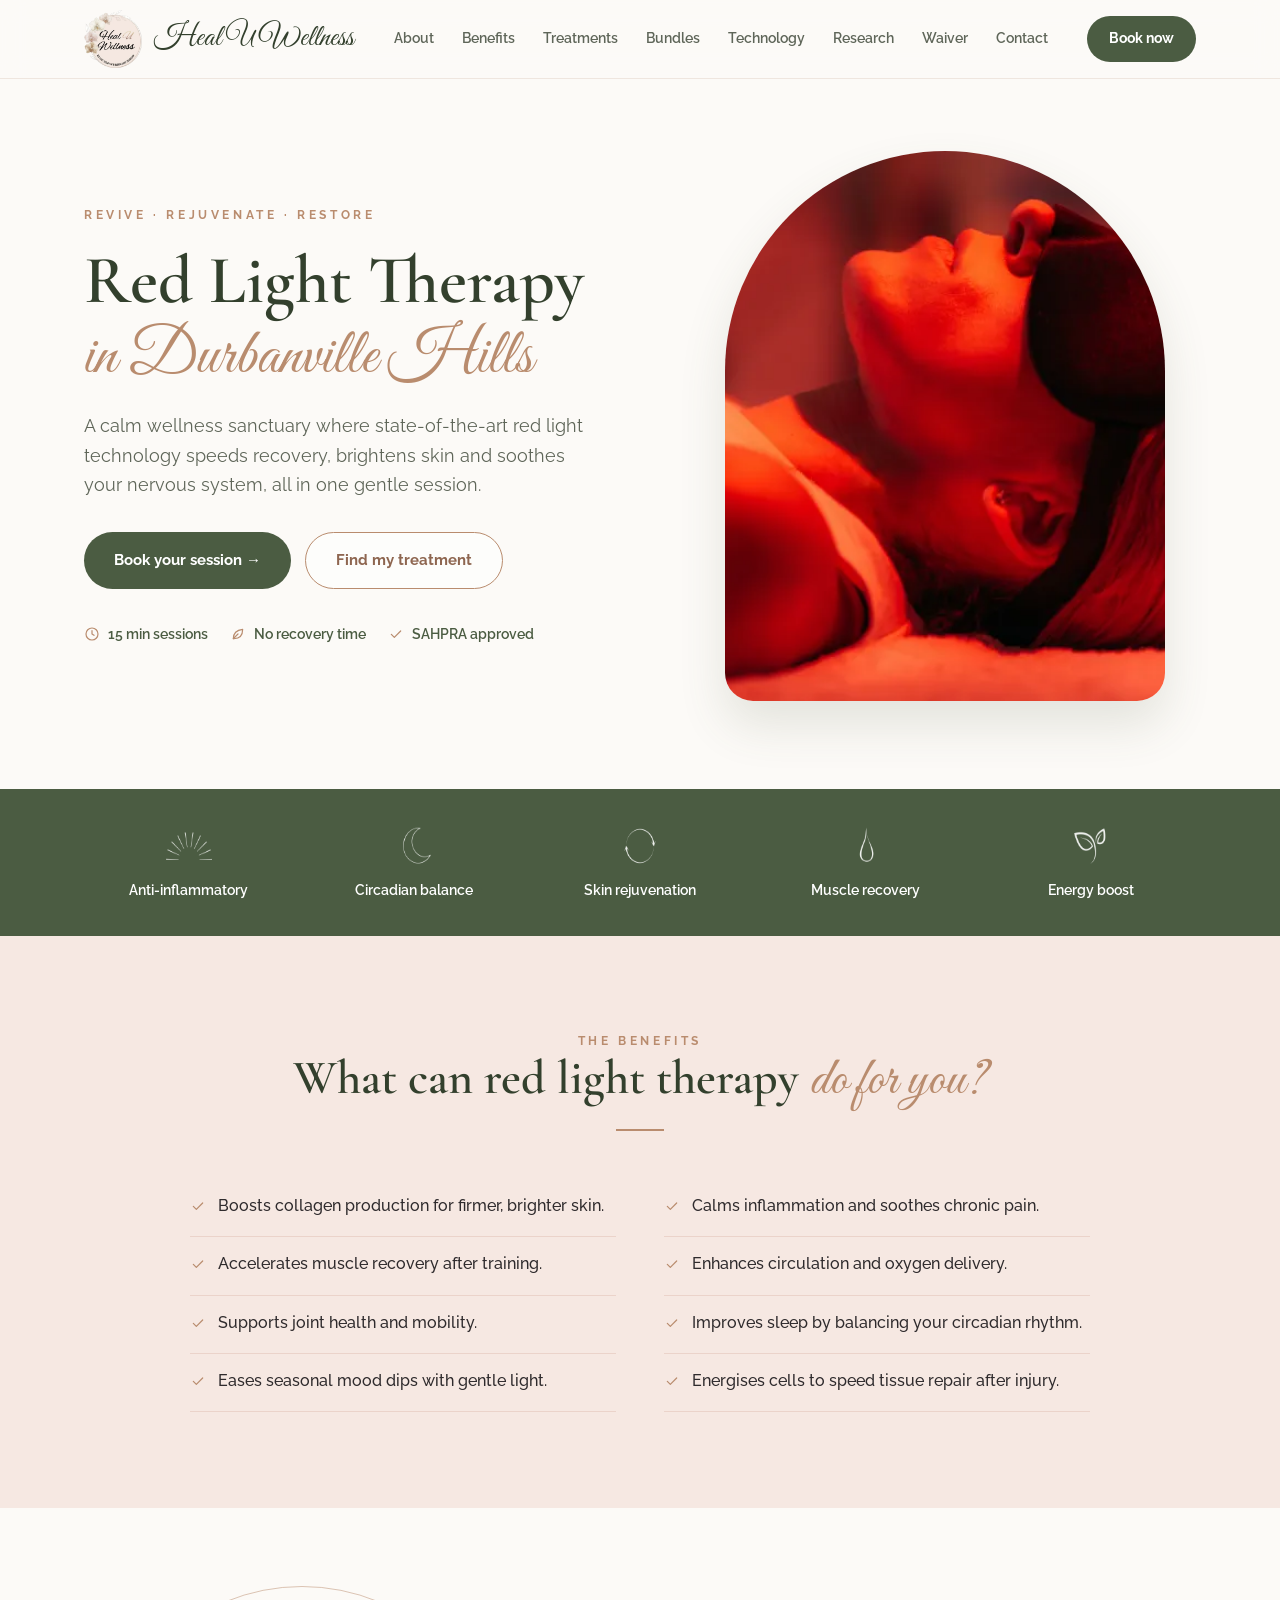
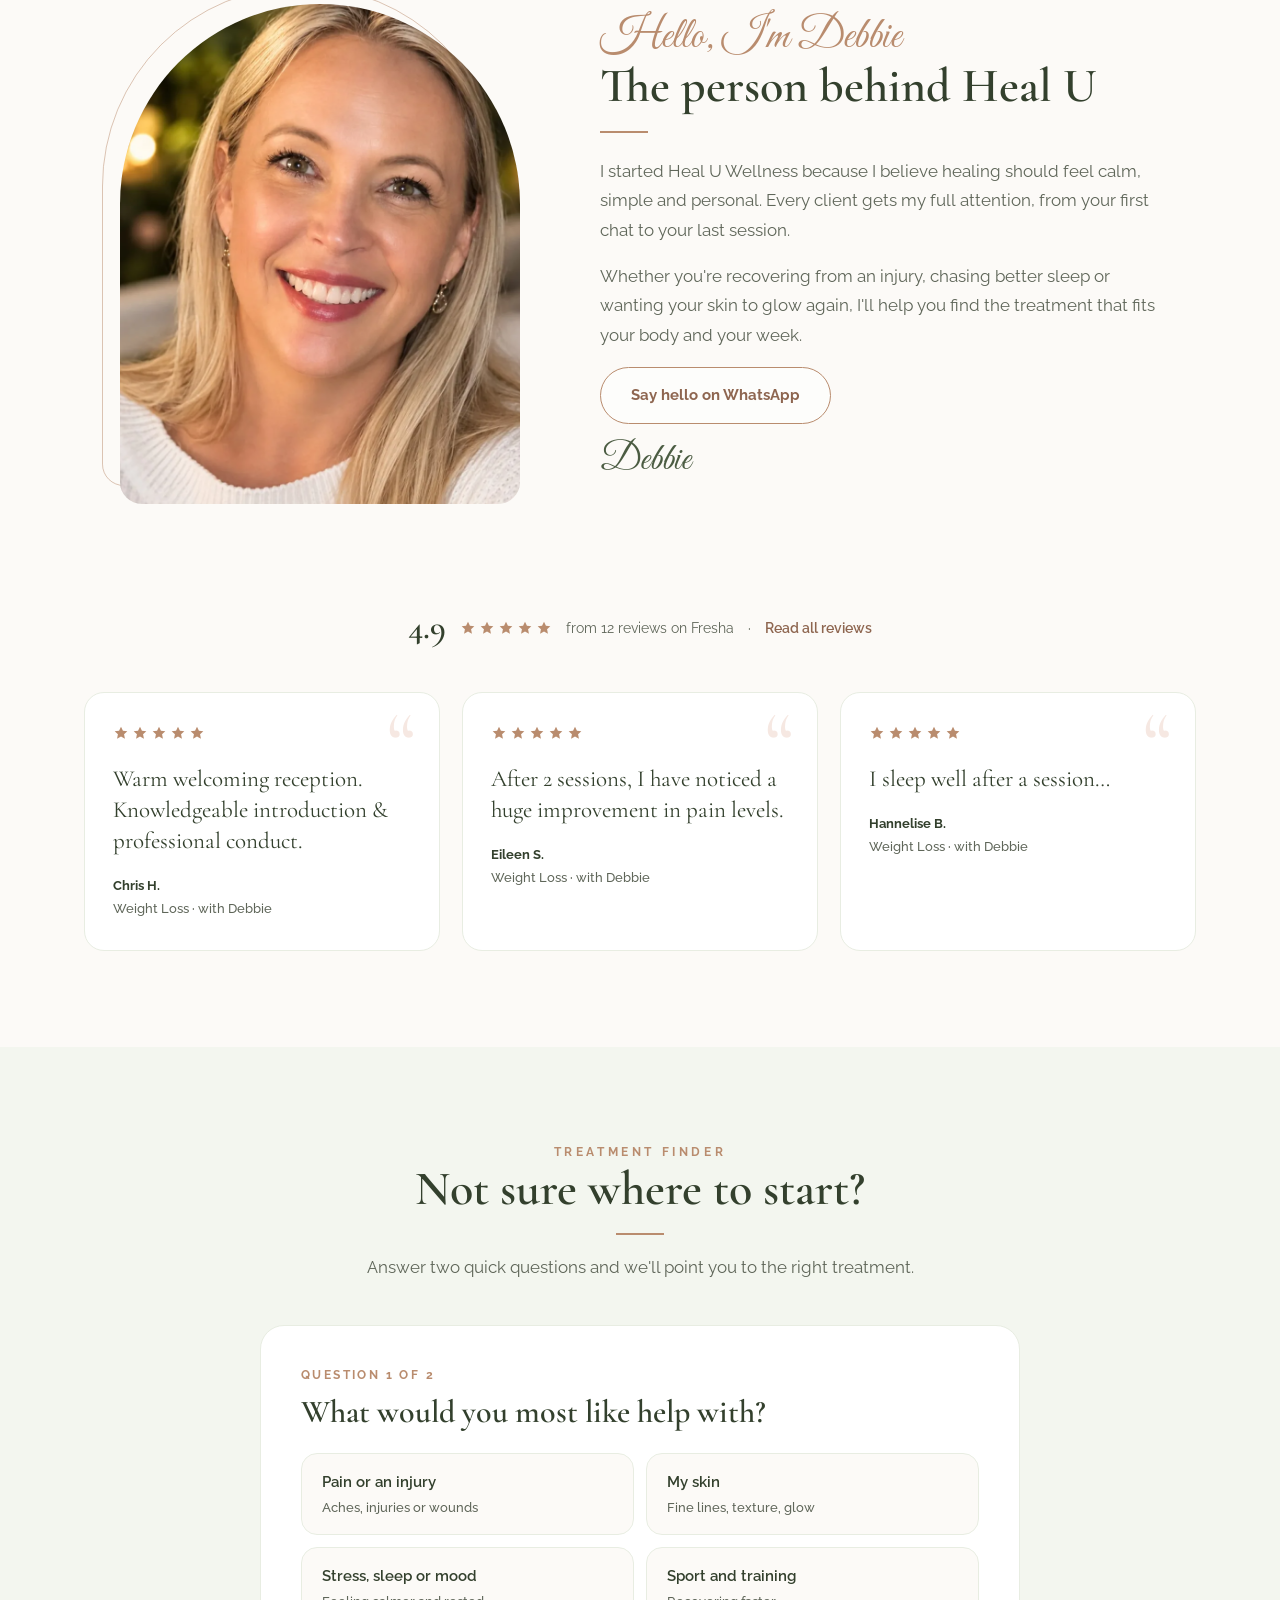
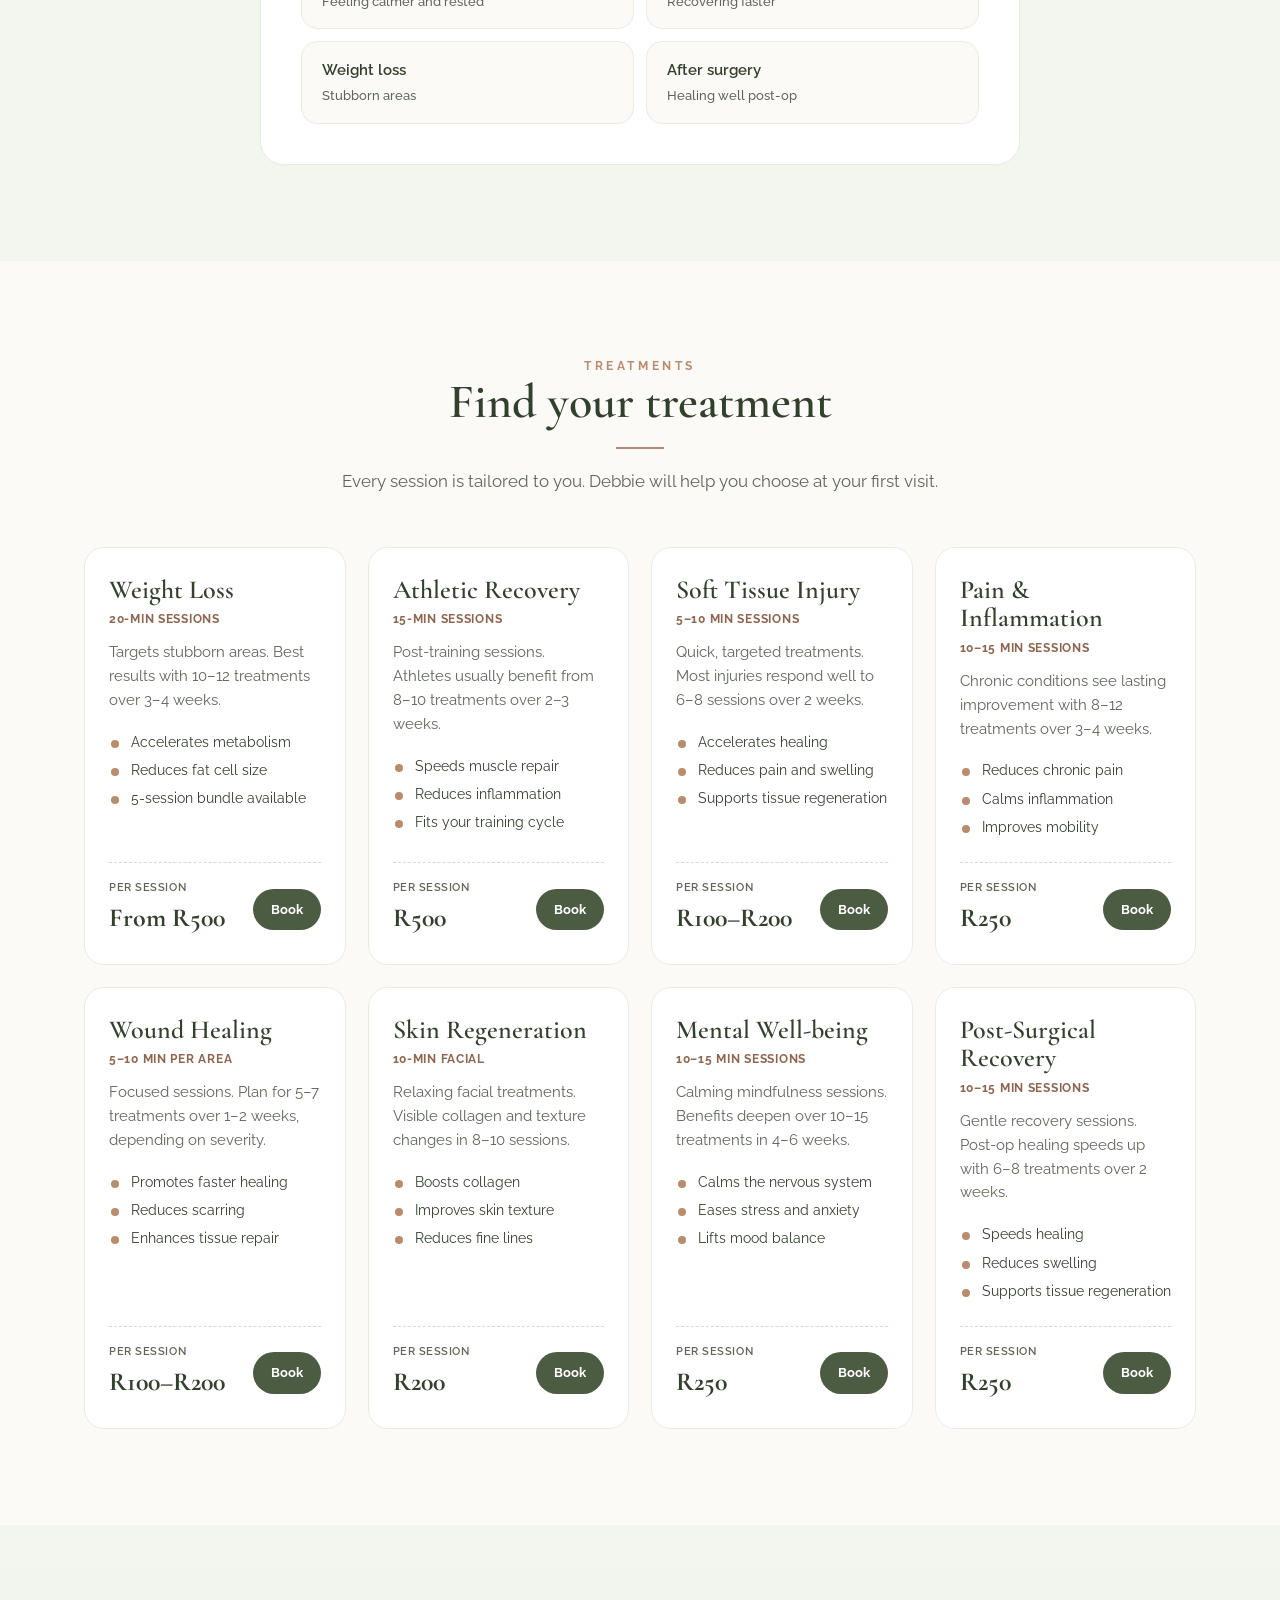
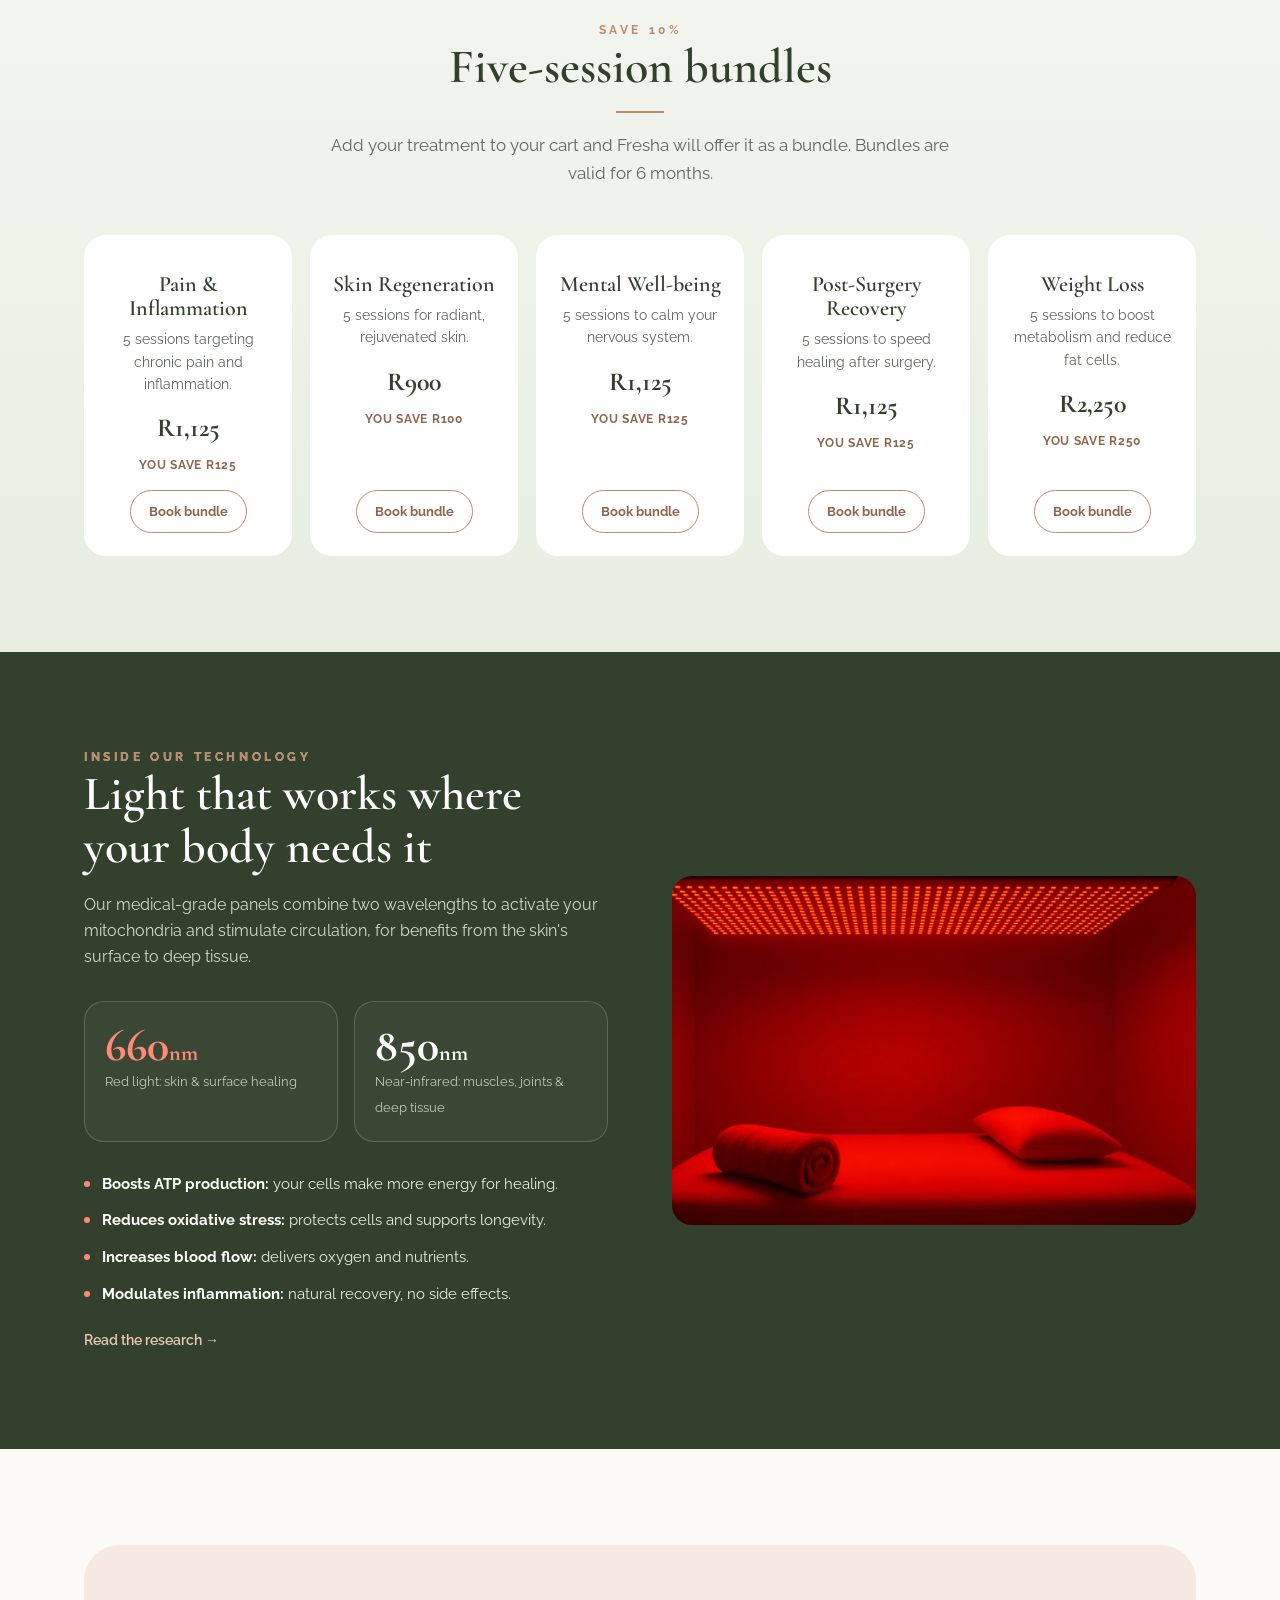
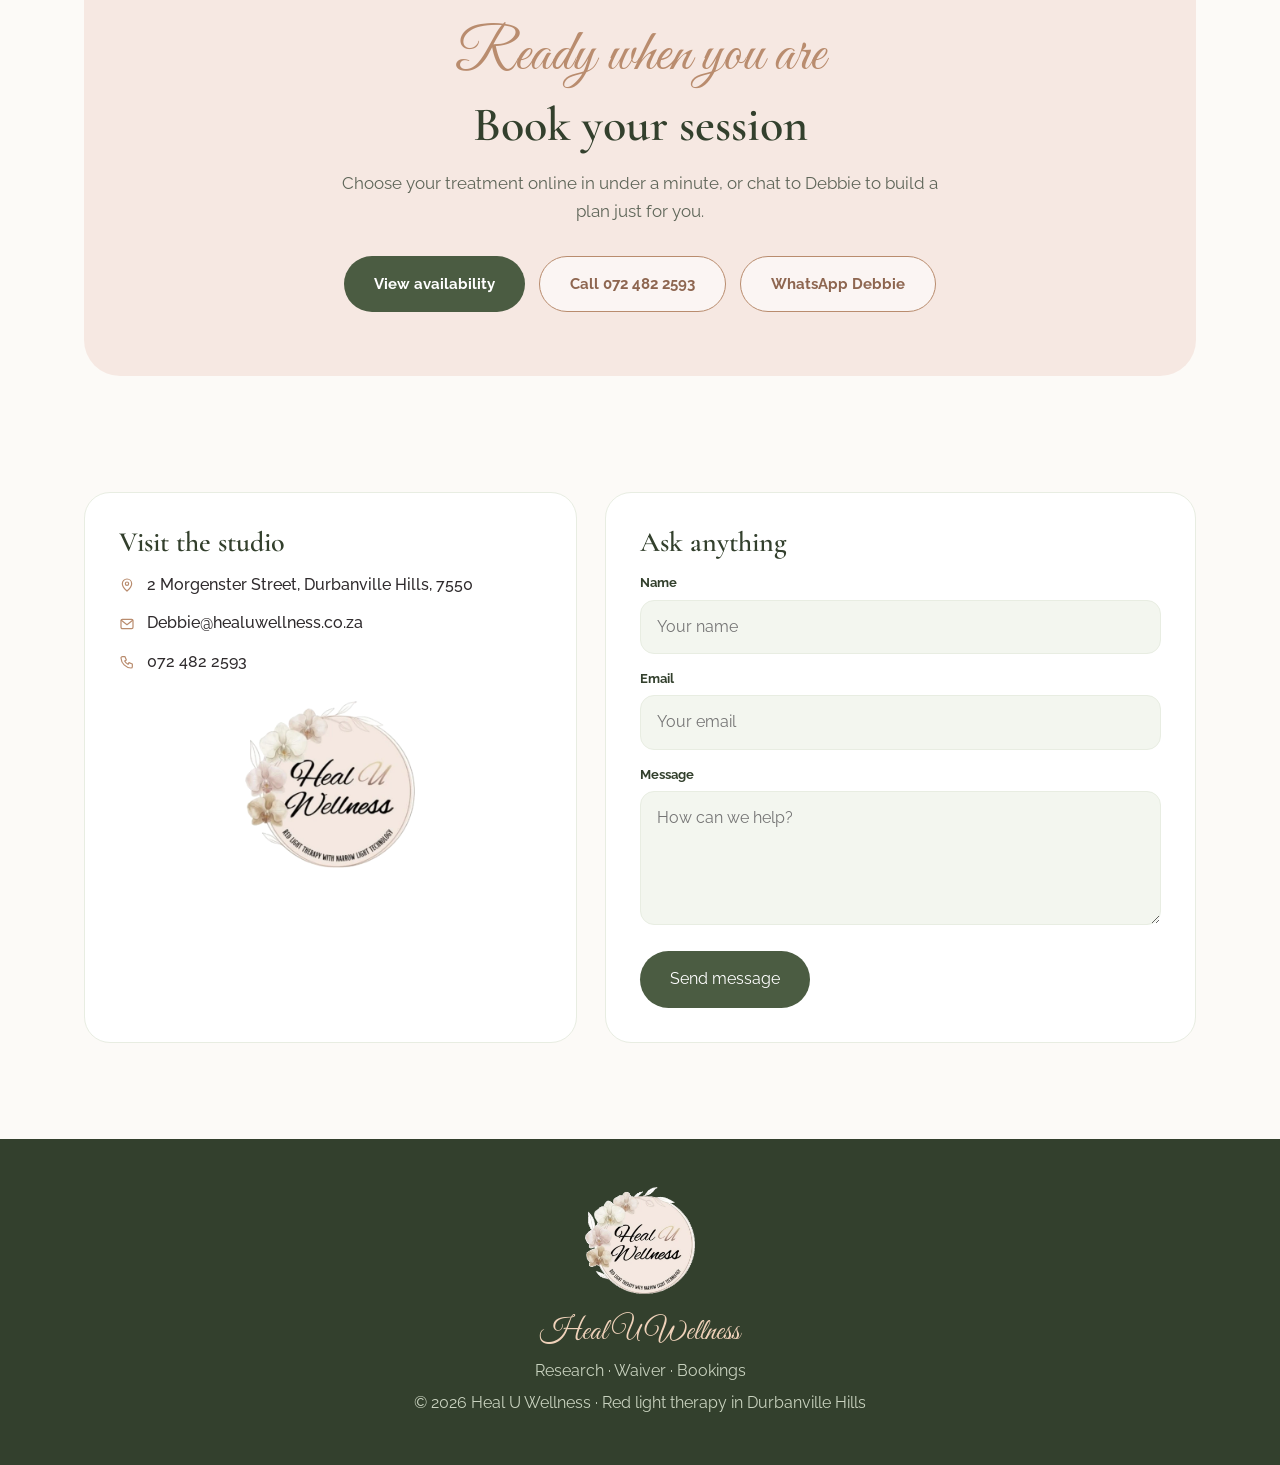
==== commit a7b315ed: "Keep Debbie's photo a sensible size Co-Authored-By: Claude Opus 5.5 <noreply@anthropic.com>" ====
--- a/index.html
+++ b/index.html
@@ -216,9 +216,9 @@
 @media (max-width:640px){.opts{grid-template-columns:1fr}.quiz{padding:26px}.result .plan{grid-template-columns:1fr}}
 
 /* meet debbie */
-.meet .grid{display:grid;grid-template-columns:.85fr 1.15fr;gap:72px;align-items:center}
-.meet .portrait{position:relative}
-.meet .portrait img{width:100%;aspect-ratio:4/5;object-fit:cover;border-radius:220px 220px 24px 24px;display:block}
+.meet .grid{display:grid;grid-template-columns:minmax(0,400px) minmax(0,1fr);gap:80px;align-items:center;max-width:1040px;margin:0 auto}
+.meet .portrait{position:relative;max-width:400px}
+.meet .portrait img{width:100%;height:auto;aspect-ratio:4/5;object-fit:cover;border-radius:220px 220px 24px 24px;display:block}
 .meet .portrait::before{content:'';position:absolute;inset:-18px 18px 18px -18px;border:1.5px solid var(--rose);border-radius:220px 220px 24px 24px;opacity:.5;z-index:-1}
 .meet h2{text-align:left}
 .meet .script-hi{font-family:'Great Vibes';font-size:44px;color:var(--rose);line-height:1}
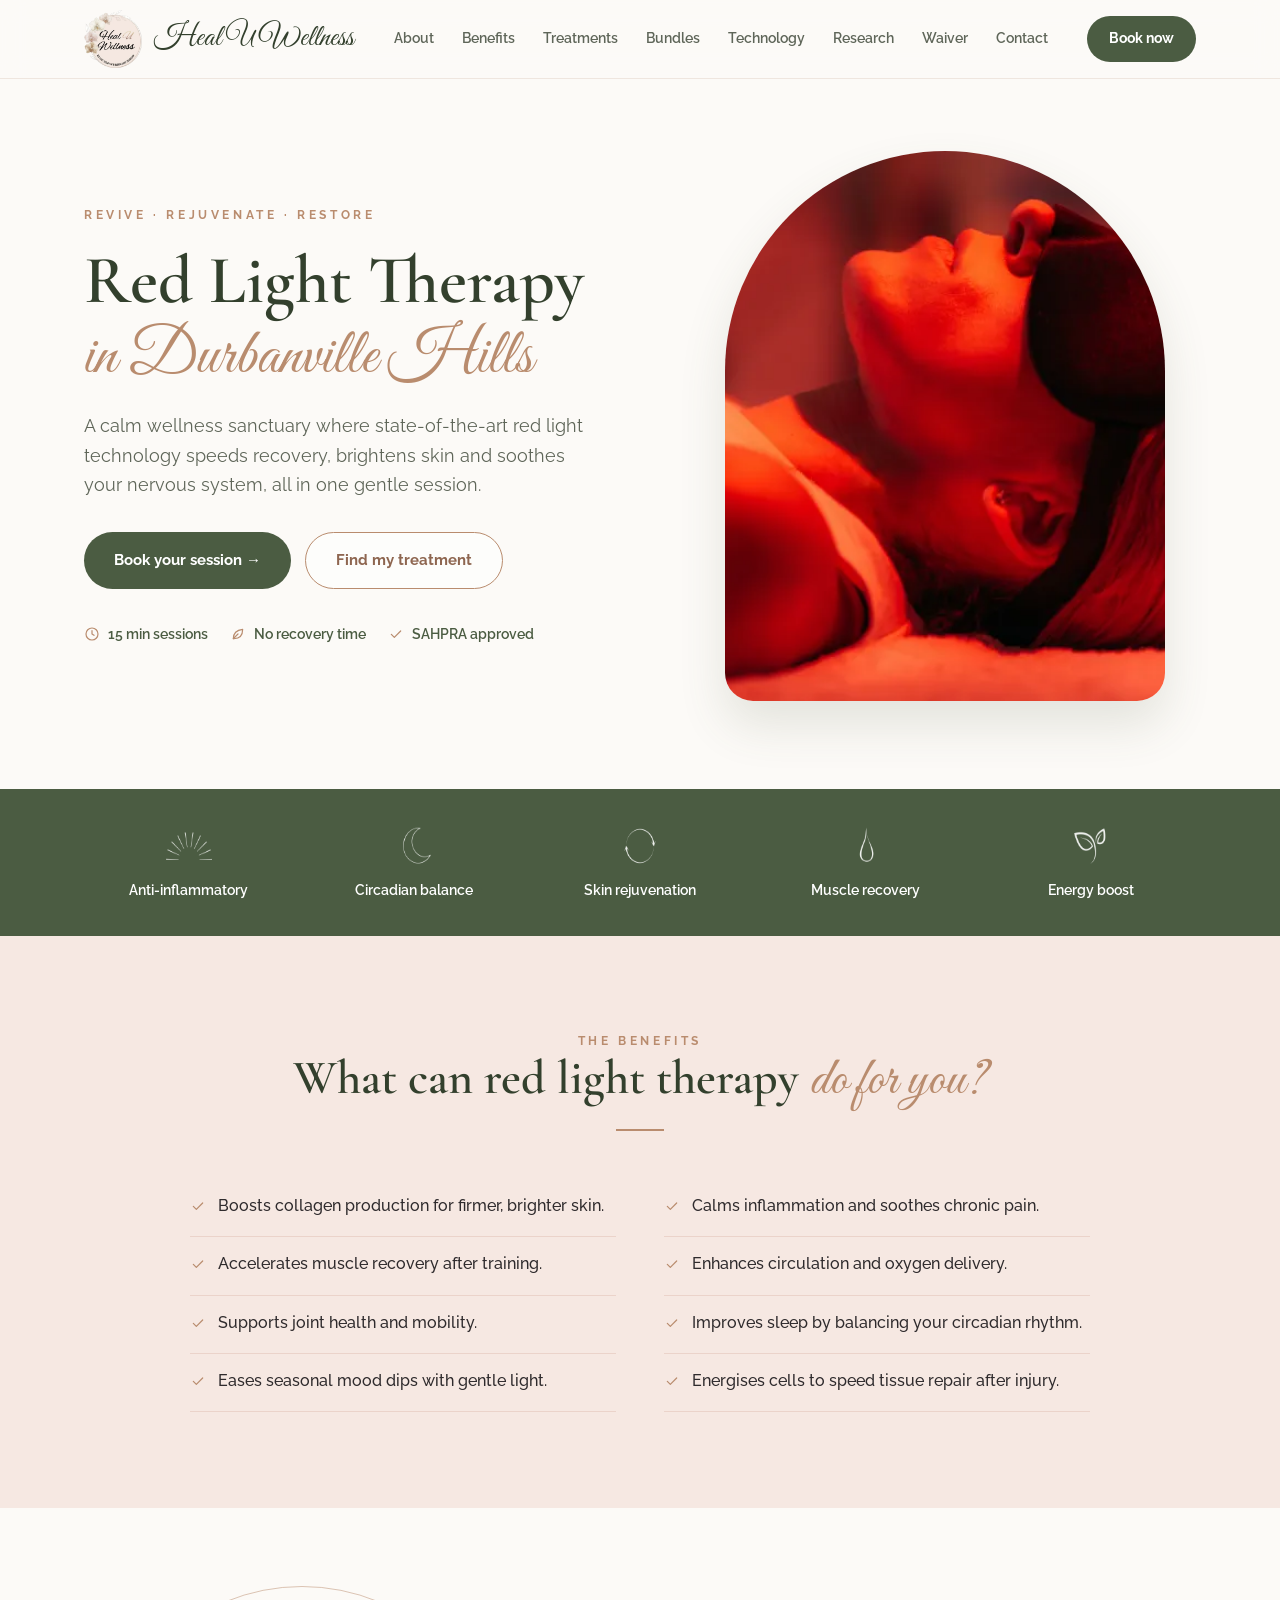
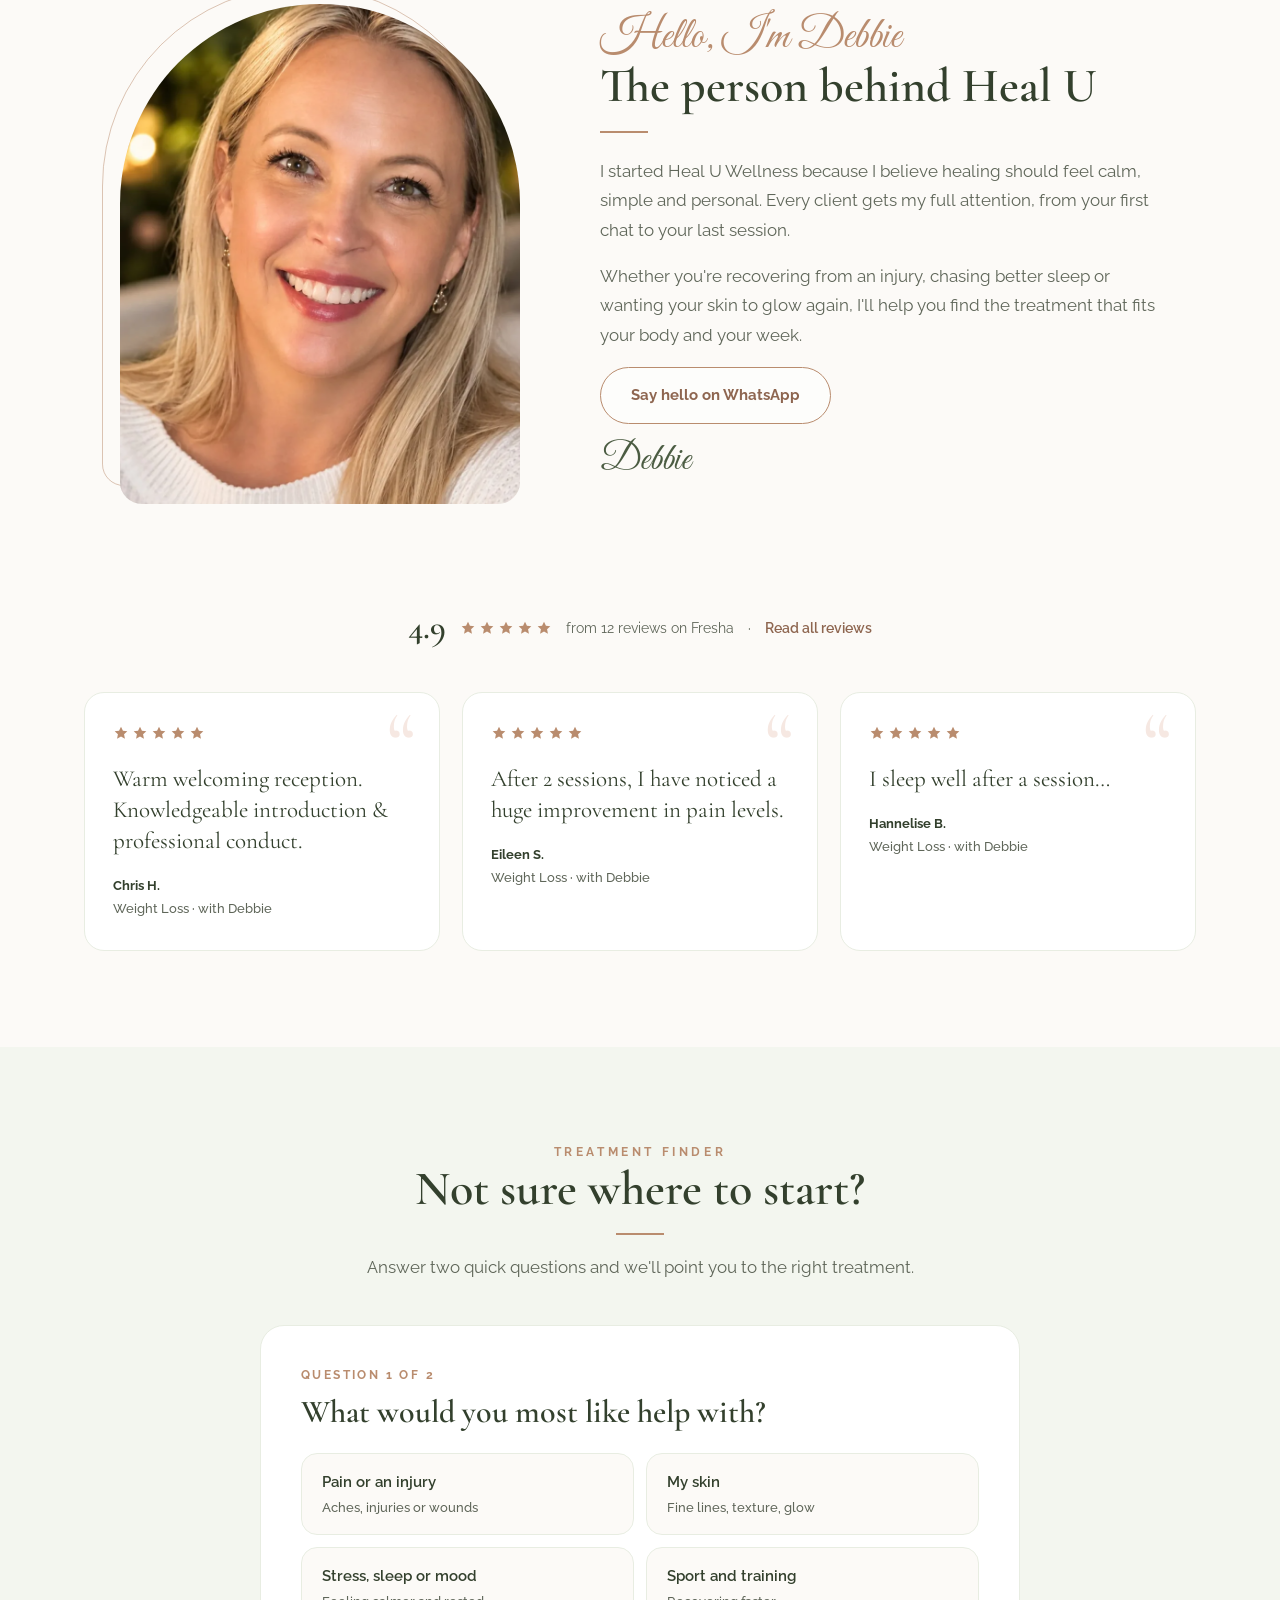
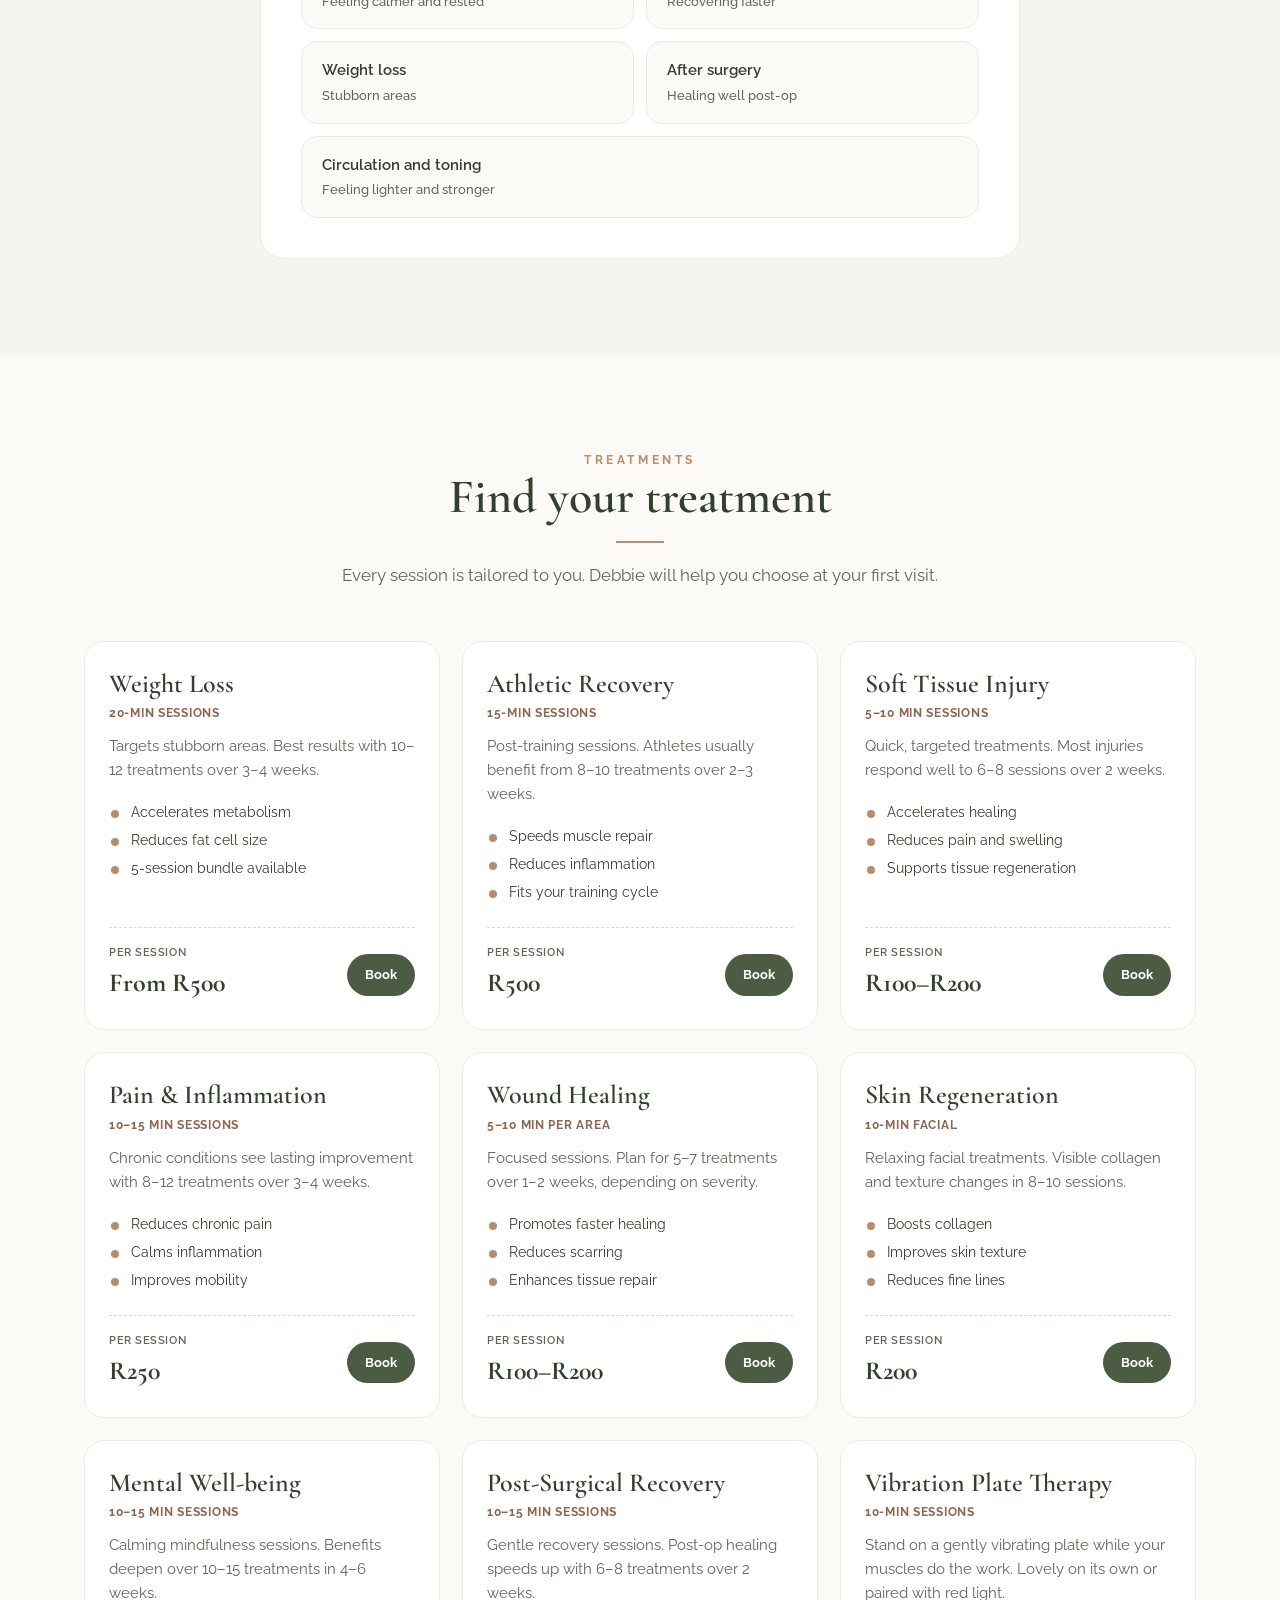
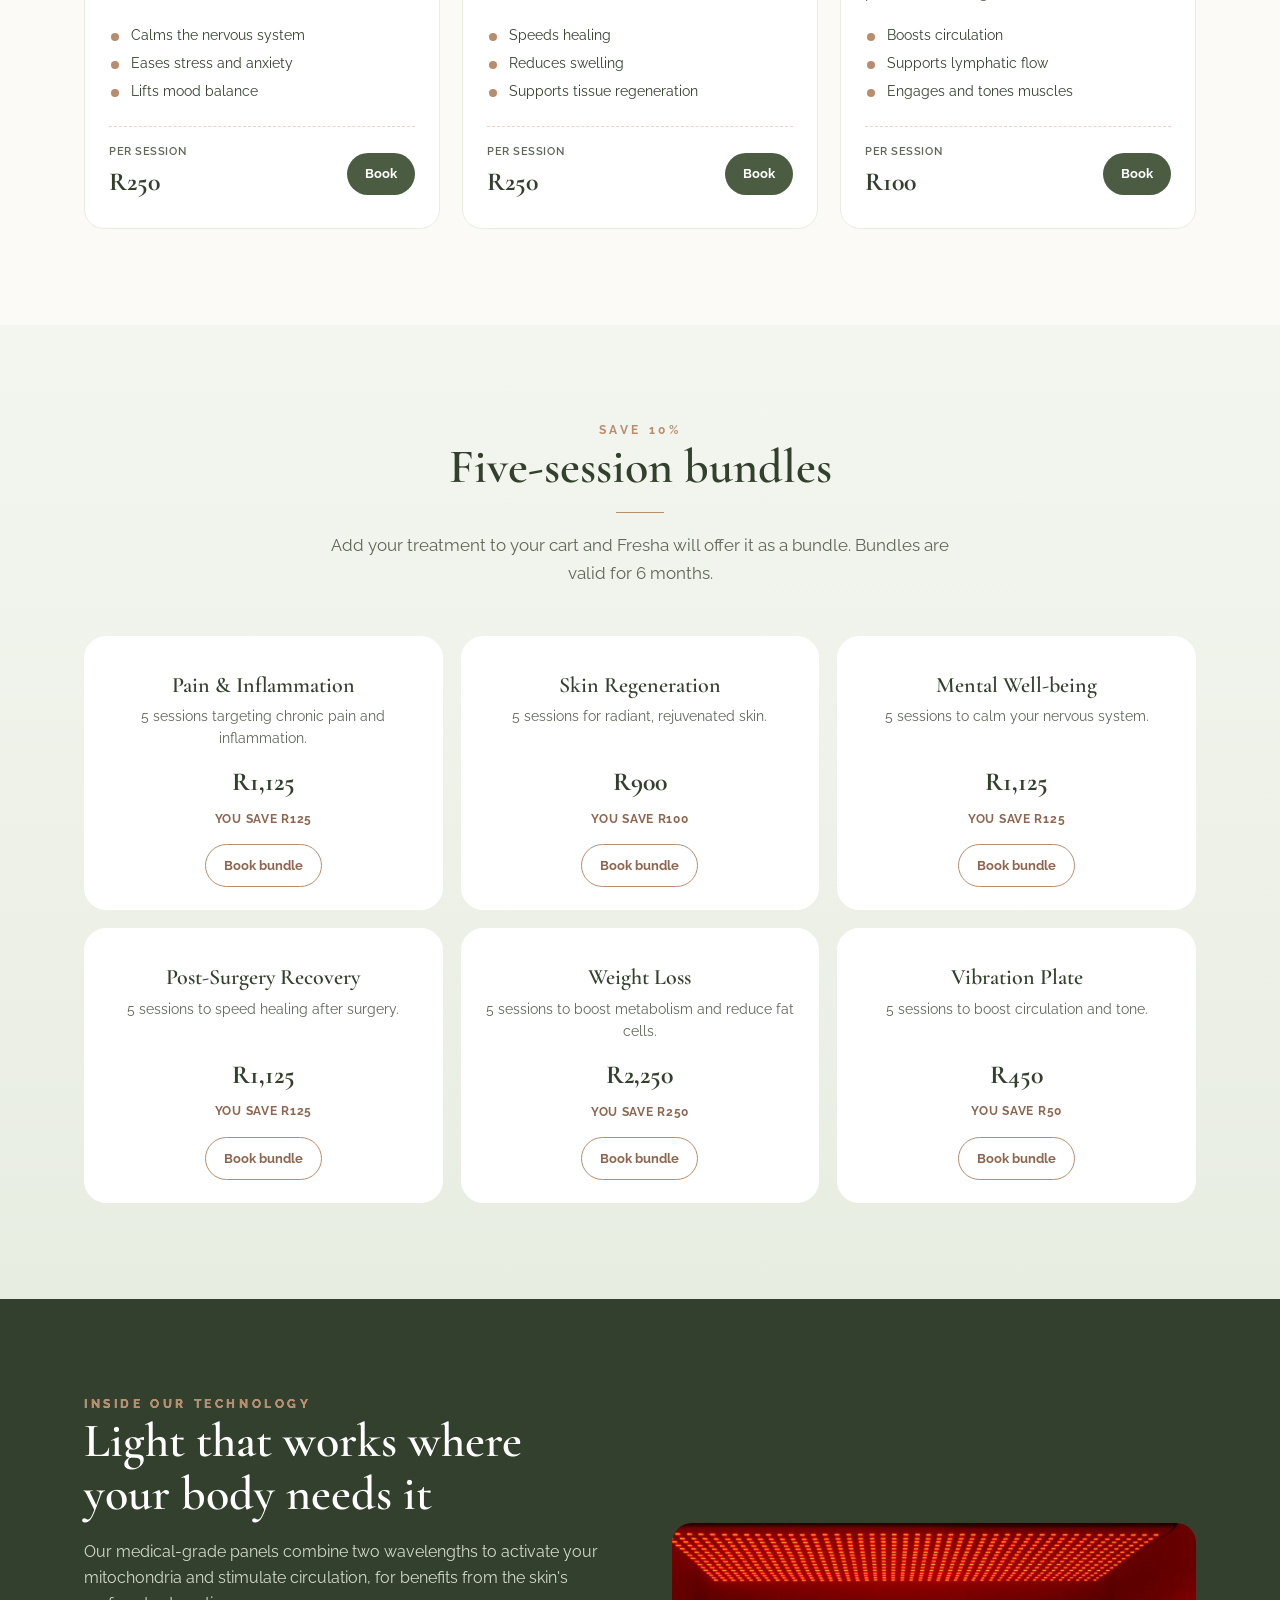
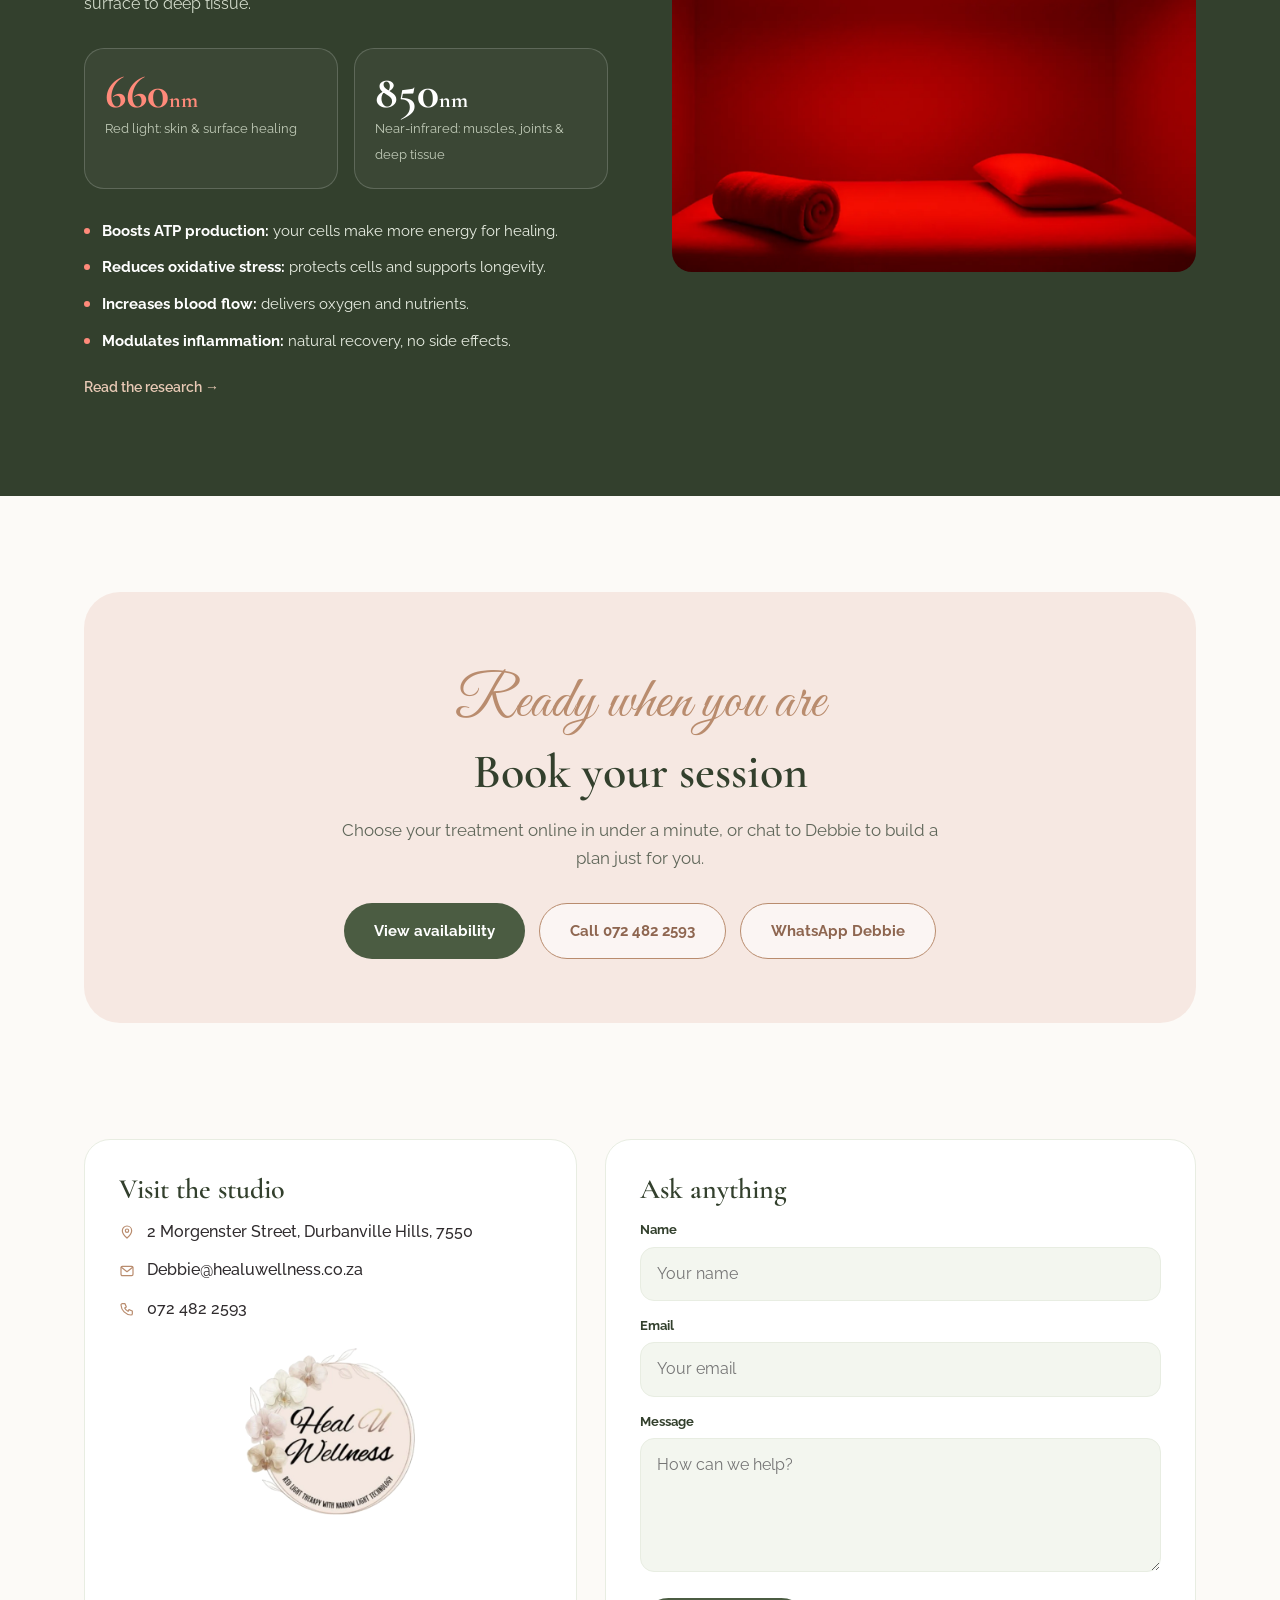
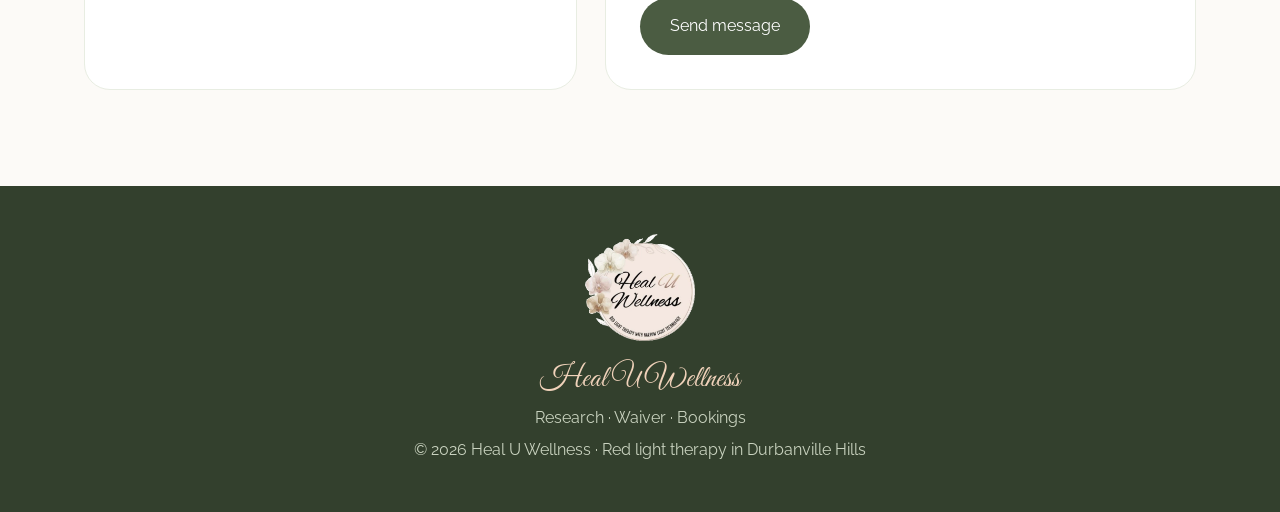
==== commit c321d7db: "Add Vibration Plate Therapy: R100 for 10 min, 5 for R450 New treatment card, bundle and treatment-fi" ====
--- a/index.html
+++ b/index.html
@@ -15,7 +15,7 @@
   </script>
 
   <title>Heal U Wellness - Red Light Therapy Durbanville</title>
-  <meta name="description" content="Heal U Wellness offers medical-grade red and near-infrared light therapy in Durbanville Hills. Treatments for weight loss, skin regeneration, athletic recovery and more.">
+  <meta name="description" content="Heal U Wellness offers medical-grade red and near-infrared light therapy in Durbanville Hills. Treatments for weight loss, skin regeneration, athletic recovery, vibration plate therapy and more.">
   <link rel="canonical" href="https://www.healuwellness.co.za/">
   <meta property="og:title" content="Heal U Wellness - Red Light Therapy Durbanville">
   <meta property="og:description" content="Medical-grade red and near-infrared light therapy in Durbanville Hills. Revive. Rejuvenate. Restore.">
@@ -129,7 +129,7 @@
 .tick{flex:none;color:var(--rose);margin-top:3px}
 
 /* treatments */
-.cards{display:grid;grid-template-columns:repeat(4,1fr);gap:22px;margin-top:52px}
+.cards{display:grid;grid-template-columns:repeat(3,1fr);gap:22px;margin-top:52px}
 .card{background:#fff;border-radius:20px;padding:28px 24px 24px;border:1px solid var(--sage-soft);display:flex;flex-direction:column;transition:transform .25s,box-shadow .25s;position:relative}
 .card:hover{border-color:var(--sage)}
 .card .ico{width:54px;height:54px;border-radius:16px;background:var(--sage-mist);display:grid;place-items:center;font-size:26px;margin-bottom:16px}
@@ -146,7 +146,7 @@
 
 /* bundles */
 .bundles{background:linear-gradient(180deg,var(--sage-mist),var(--sage-soft))}
-.bgrid{display:grid;grid-template-columns:repeat(5,1fr);gap:18px;margin-top:48px}
+.bgrid{display:grid;grid-template-columns:repeat(3,1fr);gap:18px;margin-top:48px}
 .bundle{display:flex;flex-direction:column;align-items:center;background:#fff;border-radius:22px;padding:26px 20px 22px;text-align:center;position:relative;border:1px solid #fff;}
 .bundle .save{order:3;font-size:12px;font-weight:700;letter-spacing:.06em;text-transform:uppercase;color:var(--rose-dark);margin:-8px 0 14px}.bundle h3{order:1}.bundle p{order:2}.bundle .price{order:2}.bundle .btn{order:4}
 .bundle h3{font-size:22px;margin:10px 0 8px}
@@ -195,6 +195,7 @@
 .quiz .step{font-size:12px;font-weight:700;letter-spacing:.2em;text-transform:uppercase;color:var(--rose)}
 .quiz h3{font-size:32px;margin:8px 0 24px}
 .opts{display:grid;grid-template-columns:repeat(2,1fr);gap:12px}
+.opt:last-child:nth-child(odd){grid-column:1/-1}
 .opt{font:inherit;text-align:left;padding:16px 20px;border-radius:16px;border:1.5px solid var(--sage-soft);background:var(--cream);color:var(--sage-ink);font-weight:600;font-size:15px;cursor:pointer;transition:border-color .2s,background .2s,transform .2s}
 .opt:hover{border-color:var(--sage);background:#fff;transform:translateY(-2px)}
 .opt small{display:block;font-weight:500;color:var(--muted);font-size:13px;margin-top:2px}
@@ -338,14 +339,14 @@
   <div class="center"><div class="eyebrow">Treatments</div><h2>Find your treatment</h2><div class="rule"></div>
   <p class="sub">Every session is tailored to you. Debbie will help you choose at your first visit.</p></div>
   <div class="cards">
-    <div class="card"><h3>Weight Loss</h3><div class="meta">20-min sessions</div><p>Targets stubborn areas. Best results with 10–12 treatments over 3–4 weeks.</p><ul><li>Accelerates metabolism</li><li>Reduces fat cell size</li><li>5-session bundle available</li></ul><div class="foot"><span class="price"><small>per session</small>From R500</span><a class="btn btn-primary" href="https://www.fresha.com/book-now/heal-u-wellness-oq3bak8i/all-offer?share=true&amp;pId=2724512" target="_blank" rel="noopener">Book</a></div></div><div class="card"><h3>Athletic Recovery</h3><div class="meta">15-min sessions</div><p>Post-training sessions. Athletes usually benefit from 8–10 treatments over 2–3 weeks.</p><ul><li>Speeds muscle repair</li><li>Reduces inflammation</li><li>Fits your training cycle</li></ul><div class="foot"><span class="price"><small>per session</small>R500</span><a class="btn btn-primary" href="https://www.fresha.com/book-now/heal-u-wellness-oq3bak8i/all-offer?share=true&amp;pId=2724512" target="_blank" rel="noopener">Book</a></div></div><div class="card"><h3>Soft Tissue Injury</h3><div class="meta">5–10 min sessions</div><p>Quick, targeted treatments. Most injuries respond well to 6–8 sessions over 2 weeks.</p><ul><li>Accelerates healing</li><li>Reduces pain and swelling</li><li>Supports tissue regeneration</li></ul><div class="foot"><span class="price"><small>per session</small>R100–R200</span><a class="btn btn-primary" href="https://www.fresha.com/book-now/heal-u-wellness-oq3bak8i/all-offer?share=true&amp;pId=2724512" target="_blank" rel="noopener">Book</a></div></div><div class="card"><h3>Pain &amp; Inflammation</h3><div class="meta">10–15 min sessions</div><p>Chronic conditions see lasting improvement with 8–12 treatments over 3–4 weeks.</p><ul><li>Reduces chronic pain</li><li>Calms inflammation</li><li>Improves mobility</li></ul><div class="foot"><span class="price"><small>per session</small>R250</span><a class="btn btn-primary" href="https://www.fresha.com/book-now/heal-u-wellness-oq3bak8i/all-offer?share=true&amp;pId=2724512" target="_blank" rel="noopener">Book</a></div></div><div class="card"><h3>Wound Healing</h3><div class="meta">5–10 min per area</div><p>Focused sessions. Plan for 5–7 treatments over 1–2 weeks, depending on severity.</p><ul><li>Promotes faster healing</li><li>Reduces scarring</li><li>Enhances tissue repair</li></ul><div class="foot"><span class="price"><small>per session</small>R100–R200</span><a class="btn btn-primary" href="https://www.fresha.com/book-now/heal-u-wellness-oq3bak8i/all-offer?share=true&amp;pId=2724512" target="_blank" rel="noopener">Book</a></div></div><div class="card"><h3>Skin Regeneration</h3><div class="meta">10-min facial</div><p>Relaxing facial treatments. Visible collagen and texture changes in 8–10 sessions.</p><ul><li>Boosts collagen</li><li>Improves skin texture</li><li>Reduces fine lines</li></ul><div class="foot"><span class="price"><small>per session</small>R200</span><a class="btn btn-primary" href="https://www.fresha.com/book-now/heal-u-wellness-oq3bak8i/all-offer?share=true&amp;pId=2724512" target="_blank" rel="noopener">Book</a></div></div><div class="card"><h3>Mental Well-being</h3><div class="meta">10–15 min sessions</div><p>Calming mindfulness sessions. Benefits deepen over 10–15 treatments in 4–6 weeks.</p><ul><li>Calms the nervous system</li><li>Eases stress and anxiety</li><li>Lifts mood balance</li></ul><div class="foot"><span class="price"><small>per session</small>R250</span><a class="btn btn-primary" href="https://www.fresha.com/book-now/heal-u-wellness-oq3bak8i/all-offer?share=true&amp;pId=2724512" target="_blank" rel="noopener">Book</a></div></div><div class="card"><h3>Post-Surgical Recovery</h3><div class="meta">10–15 min sessions</div><p>Gentle recovery sessions. Post-op healing speeds up with 6–8 treatments over 2 weeks.</p><ul><li>Speeds healing</li><li>Reduces swelling</li><li>Supports tissue regeneration</li></ul><div class="foot"><span class="price"><small>per session</small>R250</span><a class="btn btn-primary" href="https://www.fresha.com/book-now/heal-u-wellness-oq3bak8i/all-offer?share=true&amp;pId=2724512" target="_blank" rel="noopener">Book</a></div></div>
+    <div class="card"><h3>Weight Loss</h3><div class="meta">20-min sessions</div><p>Targets stubborn areas. Best results with 10–12 treatments over 3–4 weeks.</p><ul><li>Accelerates metabolism</li><li>Reduces fat cell size</li><li>5-session bundle available</li></ul><div class="foot"><span class="price"><small>per session</small>From R500</span><a class="btn btn-primary" href="https://www.fresha.com/book-now/heal-u-wellness-oq3bak8i/all-offer?share=true&amp;pId=2724512" target="_blank" rel="noopener">Book</a></div></div><div class="card"><h3>Athletic Recovery</h3><div class="meta">15-min sessions</div><p>Post-training sessions. Athletes usually benefit from 8–10 treatments over 2–3 weeks.</p><ul><li>Speeds muscle repair</li><li>Reduces inflammation</li><li>Fits your training cycle</li></ul><div class="foot"><span class="price"><small>per session</small>R500</span><a class="btn btn-primary" href="https://www.fresha.com/book-now/heal-u-wellness-oq3bak8i/all-offer?share=true&amp;pId=2724512" target="_blank" rel="noopener">Book</a></div></div><div class="card"><h3>Soft Tissue Injury</h3><div class="meta">5–10 min sessions</div><p>Quick, targeted treatments. Most injuries respond well to 6–8 sessions over 2 weeks.</p><ul><li>Accelerates healing</li><li>Reduces pain and swelling</li><li>Supports tissue regeneration</li></ul><div class="foot"><span class="price"><small>per session</small>R100–R200</span><a class="btn btn-primary" href="https://www.fresha.com/book-now/heal-u-wellness-oq3bak8i/all-offer?share=true&amp;pId=2724512" target="_blank" rel="noopener">Book</a></div></div><div class="card"><h3>Pain &amp; Inflammation</h3><div class="meta">10–15 min sessions</div><p>Chronic conditions see lasting improvement with 8–12 treatments over 3–4 weeks.</p><ul><li>Reduces chronic pain</li><li>Calms inflammation</li><li>Improves mobility</li></ul><div class="foot"><span class="price"><small>per session</small>R250</span><a class="btn btn-primary" href="https://www.fresha.com/book-now/heal-u-wellness-oq3bak8i/all-offer?share=true&amp;pId=2724512" target="_blank" rel="noopener">Book</a></div></div><div class="card"><h3>Wound Healing</h3><div class="meta">5–10 min per area</div><p>Focused sessions. Plan for 5–7 treatments over 1–2 weeks, depending on severity.</p><ul><li>Promotes faster healing</li><li>Reduces scarring</li><li>Enhances tissue repair</li></ul><div class="foot"><span class="price"><small>per session</small>R100–R200</span><a class="btn btn-primary" href="https://www.fresha.com/book-now/heal-u-wellness-oq3bak8i/all-offer?share=true&amp;pId=2724512" target="_blank" rel="noopener">Book</a></div></div><div class="card"><h3>Skin Regeneration</h3><div class="meta">10-min facial</div><p>Relaxing facial treatments. Visible collagen and texture changes in 8–10 sessions.</p><ul><li>Boosts collagen</li><li>Improves skin texture</li><li>Reduces fine lines</li></ul><div class="foot"><span class="price"><small>per session</small>R200</span><a class="btn btn-primary" href="https://www.fresha.com/book-now/heal-u-wellness-oq3bak8i/all-offer?share=true&amp;pId=2724512" target="_blank" rel="noopener">Book</a></div></div><div class="card"><h3>Mental Well-being</h3><div class="meta">10–15 min sessions</div><p>Calming mindfulness sessions. Benefits deepen over 10–15 treatments in 4–6 weeks.</p><ul><li>Calms the nervous system</li><li>Eases stress and anxiety</li><li>Lifts mood balance</li></ul><div class="foot"><span class="price"><small>per session</small>R250</span><a class="btn btn-primary" href="https://www.fresha.com/book-now/heal-u-wellness-oq3bak8i/all-offer?share=true&amp;pId=2724512" target="_blank" rel="noopener">Book</a></div></div><div class="card"><h3>Post-Surgical Recovery</h3><div class="meta">10–15 min sessions</div><p>Gentle recovery sessions. Post-op healing speeds up with 6–8 treatments over 2 weeks.</p><ul><li>Speeds healing</li><li>Reduces swelling</li><li>Supports tissue regeneration</li></ul><div class="foot"><span class="price"><small>per session</small>R250</span><a class="btn btn-primary" href="https://www.fresha.com/book-now/heal-u-wellness-oq3bak8i/all-offer?share=true&amp;pId=2724512" target="_blank" rel="noopener">Book</a></div></div><div class="card"><h3>Vibration Plate Therapy</h3><div class="meta">10-min sessions</div><p>Stand on a gently vibrating plate while your muscles do the work. Lovely on its own or paired with red light.</p><ul><li>Boosts circulation</li><li>Supports lymphatic flow</li><li>Engages and tones muscles</li></ul><div class="foot"><span class="price"><small>per session</small>R100</span><a class="btn btn-primary" href="https://wa.me/27724822593?text=Hi%20Debbie%2C%20I%27d%20like%20to%20book%20Vibration%20Plate%20Therapy" target="_blank" rel="noopener">Book</a></div></div>
   </div>
 </div></section>
 
 <section class="bundles" id="bundles"><div class="wrap">
   <div class="center"><div class="eyebrow">Save 10%</div><h2>Five-session bundles</h2><div class="rule"></div>
   <p class="sub">Add your treatment to your cart and Fresha will offer it as a bundle. Bundles are valid for 6 months.</p></div>
-  <div class="bgrid"><div class="bundle"><h3>Pain &amp; Inflammation</h3><p>5 sessions targeting chronic pain and inflammation.</p><span class="price">R1,125</span><span class="save">You save R125</span><a class="btn btn-ghost" href="https://www.fresha.com/book-now/heal-u-wellness-oq3bak8i/all-offer?share=true&amp;pId=2724512" target="_blank" rel="noopener">Book bundle</a></div><div class="bundle"><h3>Skin Regeneration</h3><p>5 sessions for radiant, rejuvenated skin.</p><span class="price">R900</span><span class="save">You save R100</span><a class="btn btn-ghost" href="https://www.fresha.com/book-now/heal-u-wellness-oq3bak8i/all-offer?share=true&amp;pId=2724512" target="_blank" rel="noopener">Book bundle</a></div><div class="bundle"><h3>Mental Well-being</h3><p>5 sessions to calm your nervous system.</p><span class="price">R1,125</span><span class="save">You save R125</span><a class="btn btn-ghost" href="https://www.fresha.com/book-now/heal-u-wellness-oq3bak8i/all-offer?share=true&amp;pId=2724512" target="_blank" rel="noopener">Book bundle</a></div><div class="bundle"><h3>Post-Surgery Recovery</h3><p>5 sessions to speed healing after surgery.</p><span class="price">R1,125</span><span class="save">You save R125</span><a class="btn btn-ghost" href="https://www.fresha.com/book-now/heal-u-wellness-oq3bak8i/all-offer?share=true&amp;pId=2724512" target="_blank" rel="noopener">Book bundle</a></div><div class="bundle"><h3>Weight Loss</h3><p>5 sessions to boost metabolism and reduce fat cells.</p><span class="price">R2,250</span><span class="save">You save R250</span><a class="btn btn-ghost" href="https://www.fresha.com/book-now/heal-u-wellness-oq3bak8i/all-offer?share=true&amp;pId=2724512" target="_blank" rel="noopener">Book bundle</a></div></div>
+  <div class="bgrid"><div class="bundle"><h3>Pain &amp; Inflammation</h3><p>5 sessions targeting chronic pain and inflammation.</p><span class="price">R1,125</span><span class="save">You save R125</span><a class="btn btn-ghost" href="https://www.fresha.com/book-now/heal-u-wellness-oq3bak8i/all-offer?share=true&amp;pId=2724512" target="_blank" rel="noopener">Book bundle</a></div><div class="bundle"><h3>Skin Regeneration</h3><p>5 sessions for radiant, rejuvenated skin.</p><span class="price">R900</span><span class="save">You save R100</span><a class="btn btn-ghost" href="https://www.fresha.com/book-now/heal-u-wellness-oq3bak8i/all-offer?share=true&amp;pId=2724512" target="_blank" rel="noopener">Book bundle</a></div><div class="bundle"><h3>Mental Well-being</h3><p>5 sessions to calm your nervous system.</p><span class="price">R1,125</span><span class="save">You save R125</span><a class="btn btn-ghost" href="https://www.fresha.com/book-now/heal-u-wellness-oq3bak8i/all-offer?share=true&amp;pId=2724512" target="_blank" rel="noopener">Book bundle</a></div><div class="bundle"><h3>Post-Surgery Recovery</h3><p>5 sessions to speed healing after surgery.</p><span class="price">R1,125</span><span class="save">You save R125</span><a class="btn btn-ghost" href="https://www.fresha.com/book-now/heal-u-wellness-oq3bak8i/all-offer?share=true&amp;pId=2724512" target="_blank" rel="noopener">Book bundle</a></div><div class="bundle"><h3>Weight Loss</h3><p>5 sessions to boost metabolism and reduce fat cells.</p><span class="price">R2,250</span><span class="save">You save R250</span><a class="btn btn-ghost" href="https://www.fresha.com/book-now/heal-u-wellness-oq3bak8i/all-offer?share=true&amp;pId=2724512" target="_blank" rel="noopener">Book bundle</a></div><div class="bundle"><h3>Vibration Plate</h3><p>5 sessions to boost circulation and tone.</p><span class="price">R450</span><span class="save">You save R50</span><a class="btn btn-ghost" href="https://wa.me/27724822593?text=Hi%20Debbie%2C%20I%27d%20like%20to%20book%20Vibration%20Plate%20Therapy" target="_blank" rel="noopener">Book bundle</a></div></div>
 </div></section>
 
 <section class="tech" id="technology"><div class="wrap">
@@ -403,13 +404,14 @@
   wound:   {name:'Wound Healing', len:'5–10 min', plan:'5–7 sessions', over:'1–2 weeks', price:'R100–R200'},
   skin:    {name:'Skin Regeneration', len:'10 min', plan:'8–10 sessions', over:'3–4 weeks', price:'R200', bundle:'5-session bundle R900'},
   mind:    {name:'Mental Well-being', len:'10–15 min', plan:'10–15 sessions', over:'4–6 weeks', price:'R250', bundle:'5-session bundle R1,125'},
+  vibe:    {name:'Vibration Plate Therapy', len:'10 min', plan:'2–3 sessions', over:'a week', price:'R100', bundle:'5-session bundle R450', wa:true},
   surgery: {name:'Post-Surgical Recovery', len:'10–15 min', plan:'6–8 sessions', over:'2 weeks', price:'R250', bundle:'5-session bundle R1,125'},
 };
 const Q = {
   start: {step:'Question 1 of 2', q:'What would you most like help with?', opts:[
     ['Pain or an injury','Aches, injuries or wounds','pain?'], ['My skin','Fine lines, texture, glow','skin'],
     ['Stress, sleep or mood','Feeling calmer and rested','mind'], ['Sport and training','Recovering faster','athlete'],
-    ['Weight loss','Stubborn areas','weight'], ['After surgery','Healing well post-op','surgery']]},
+    ['Weight loss','Stubborn areas','weight'], ['After surgery','Healing well post-op','surgery'], ['Circulation and toning','Feeling lighter and stronger','vibe']]},
   'pain?': {step:'Question 2 of 2', q:'Which sounds most like you?', opts:[
     ['A recent strain or sprain','Muscles, ligaments, tendons','injury'], ['Long-term pain or stiffness','Joints, back, inflammation','pain'],
     ['A wound or scar that needs healing','Cuts, grazes, slow healing','wound']]},
@@ -427,7 +429,7 @@
   box.innerHTML = `<div class="result fade"><div class="eyebrow">We'd suggest</div><h3>${t.name}</h3>
     <p style="color:var(--muted)">Most people start here. Debbie will tailor your sessions at your first visit.</p>
     <div class="plan"><div><b>${t.len}</b>per session</div><div><b>${t.plan}</b>over ${t.over}</div><div><b>${t.price}</b>${t.bundle || 'per session'}</div></div>
-    <div class="ctas"><a class="btn btn-primary" href="https://www.fresha.com/book-now/heal-u-wellness-oq3bak8i/all-offer?share=true&pId=2724512" target="_blank" rel="noopener">Book a session →</a><a class="btn btn-ghost" href="https://wa.me/27724822593?text=${encodeURIComponent('Hi Debbie, I\'m interested in ' + t.name)}" target="_blank" rel="noopener">WhatsApp Debbie</a></div>
+    <div class="ctas"><a class="btn btn-primary" href="${t.wa ? 'https://wa.me/27724822593?text=' + encodeURIComponent('Hi Debbie, I\'d like to book ' + t.name) : 'https://www.fresha.com/book-now/heal-u-wellness-oq3bak8i/all-offer?share=true&pId=2724512'}" target="_blank" rel="noopener">Book a session →</a><a class="btn btn-ghost" href="https://wa.me/27724822593?text=${encodeURIComponent('Hi Debbie, I\'m interested in ' + t.name)}" target="_blank" rel="noopener">WhatsApp Debbie</a></div>
     <p class="fine">This is a guide, not medical advice. If you have a medical condition, check with your doctor first.</p>
     <button class="back">← Start again</button></div>`;
 }
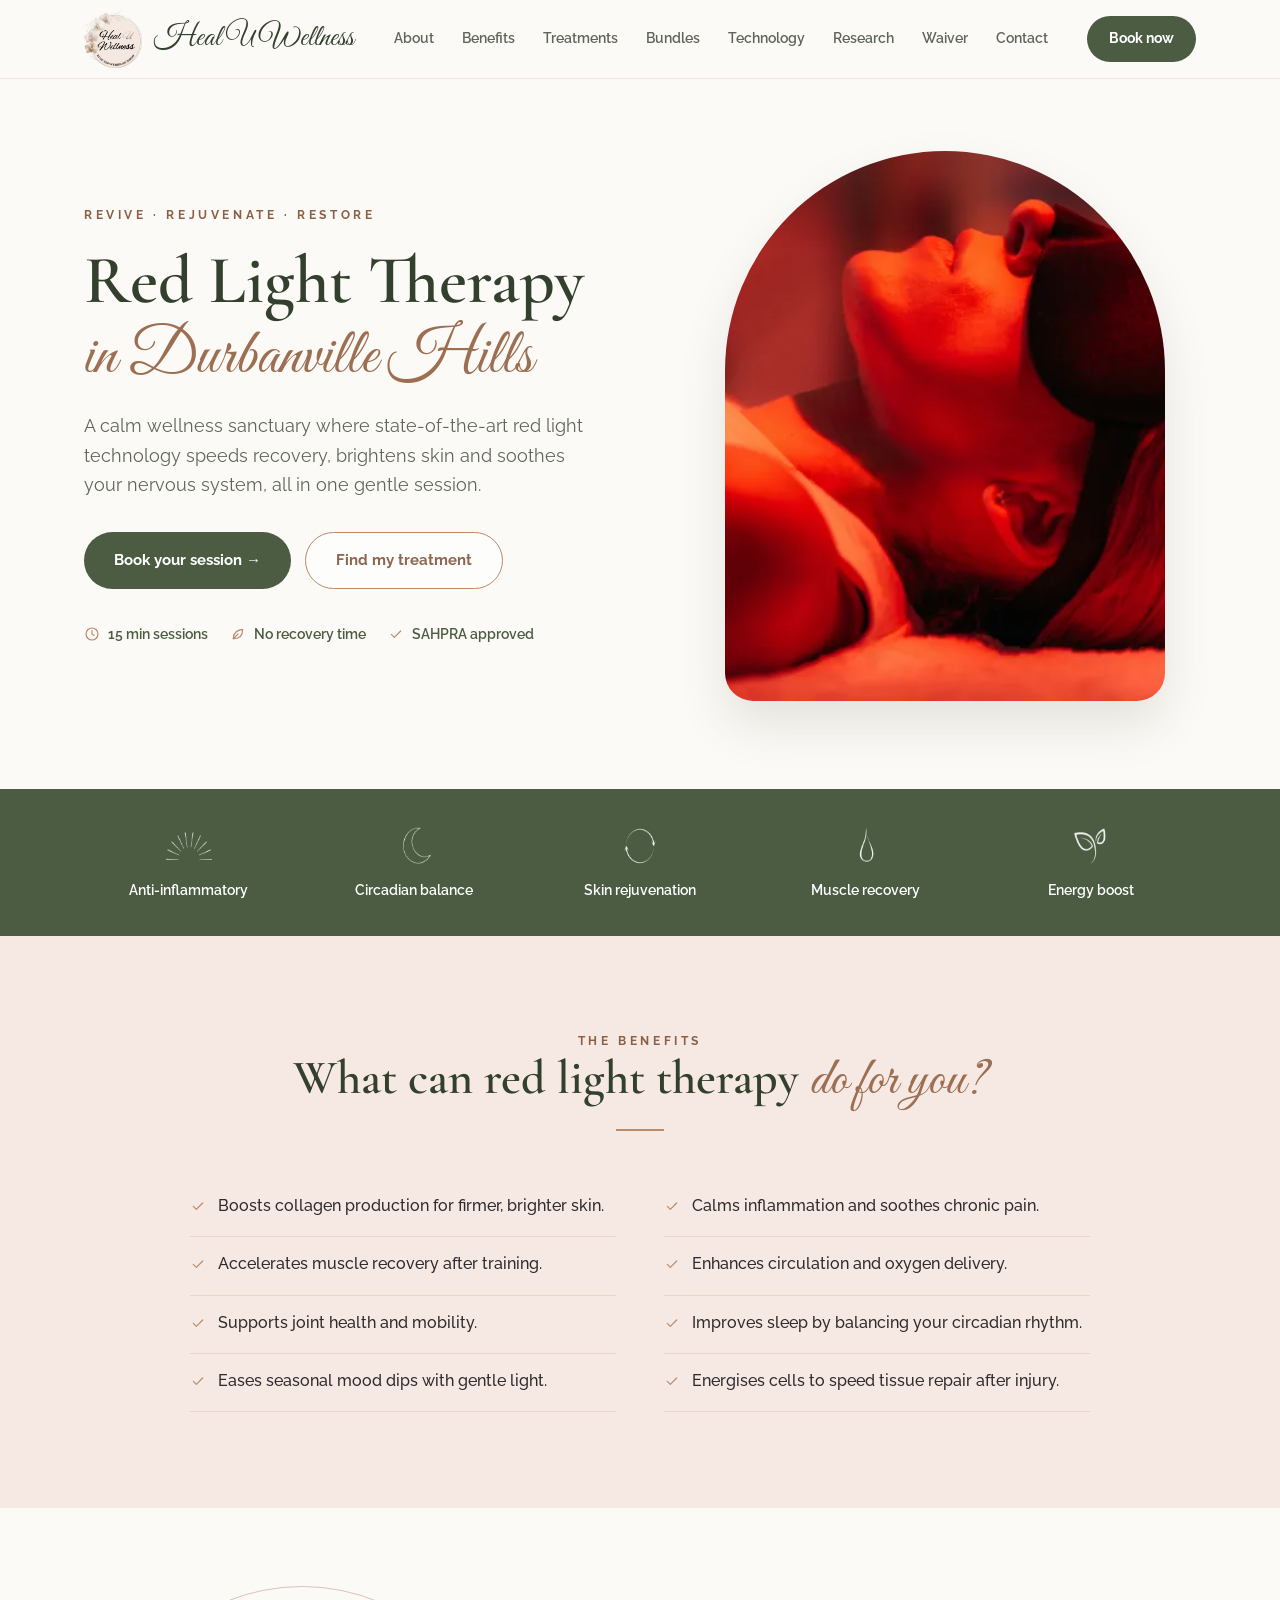
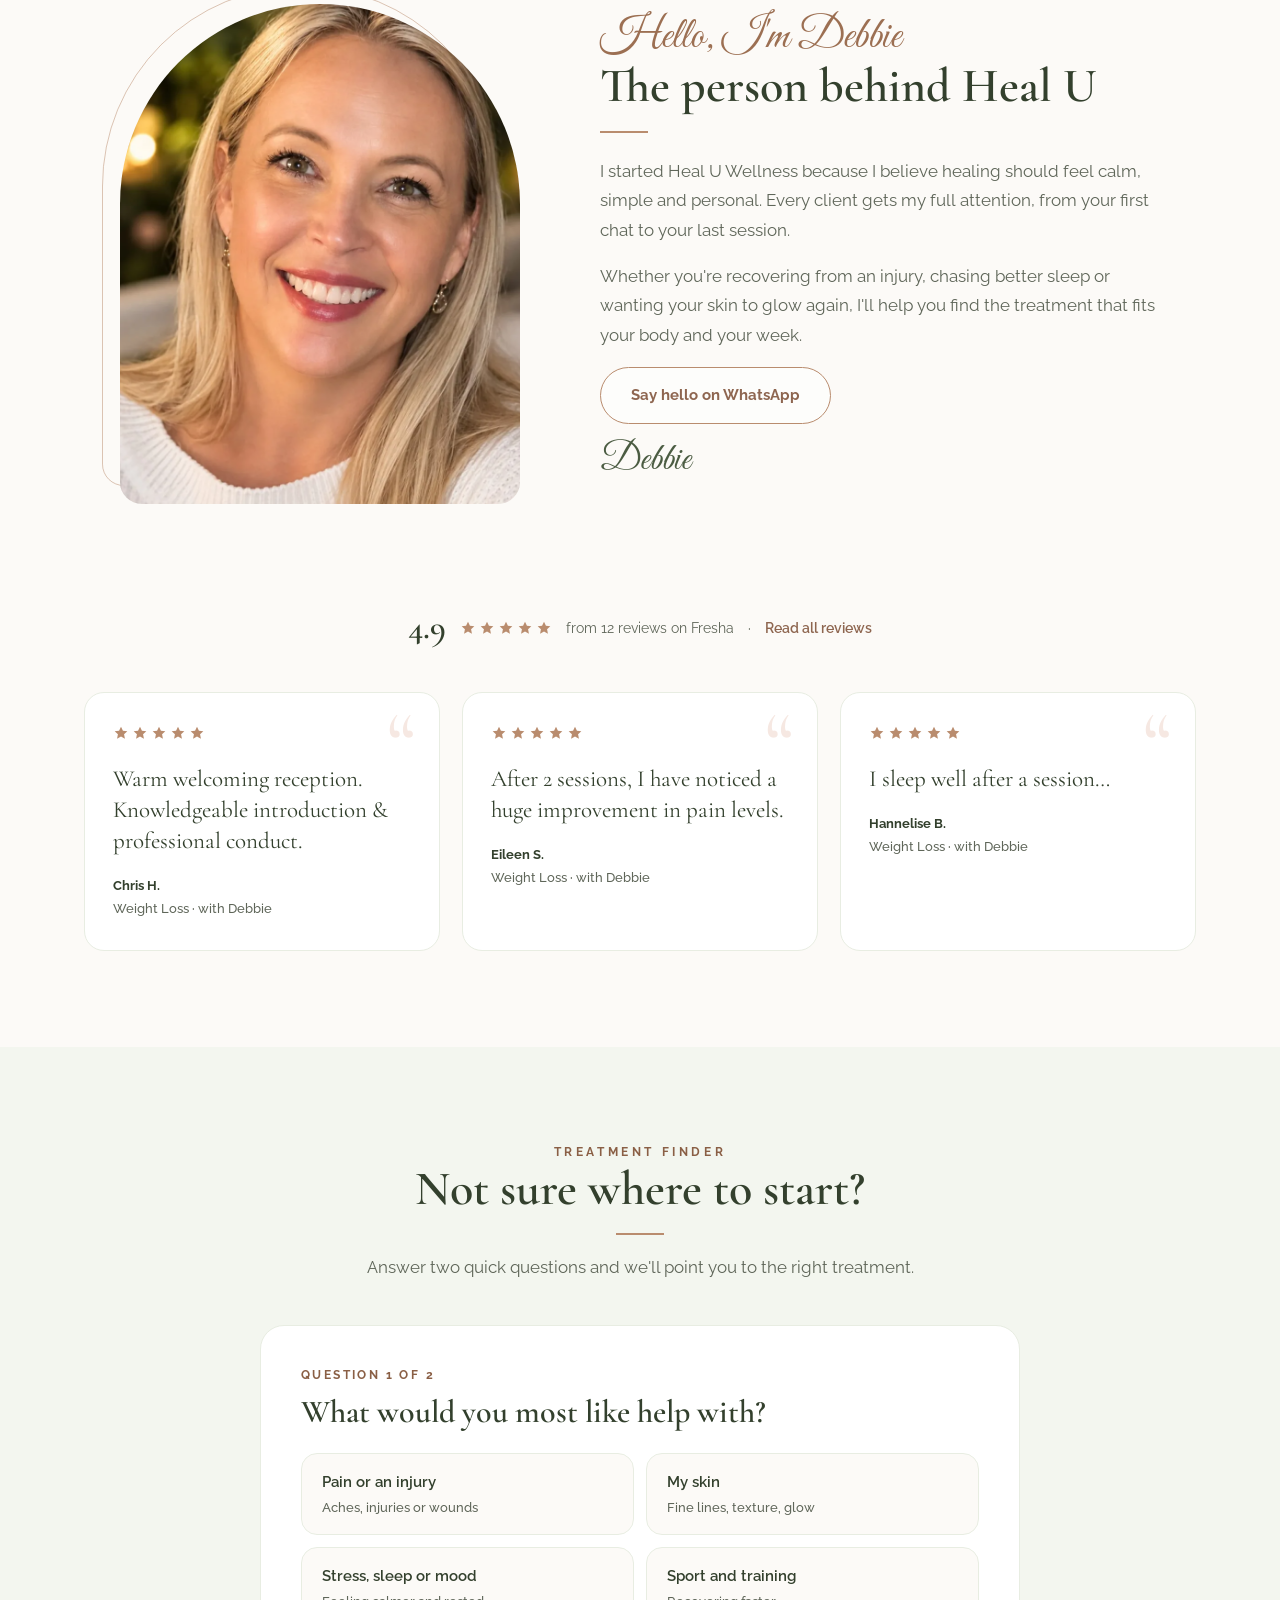
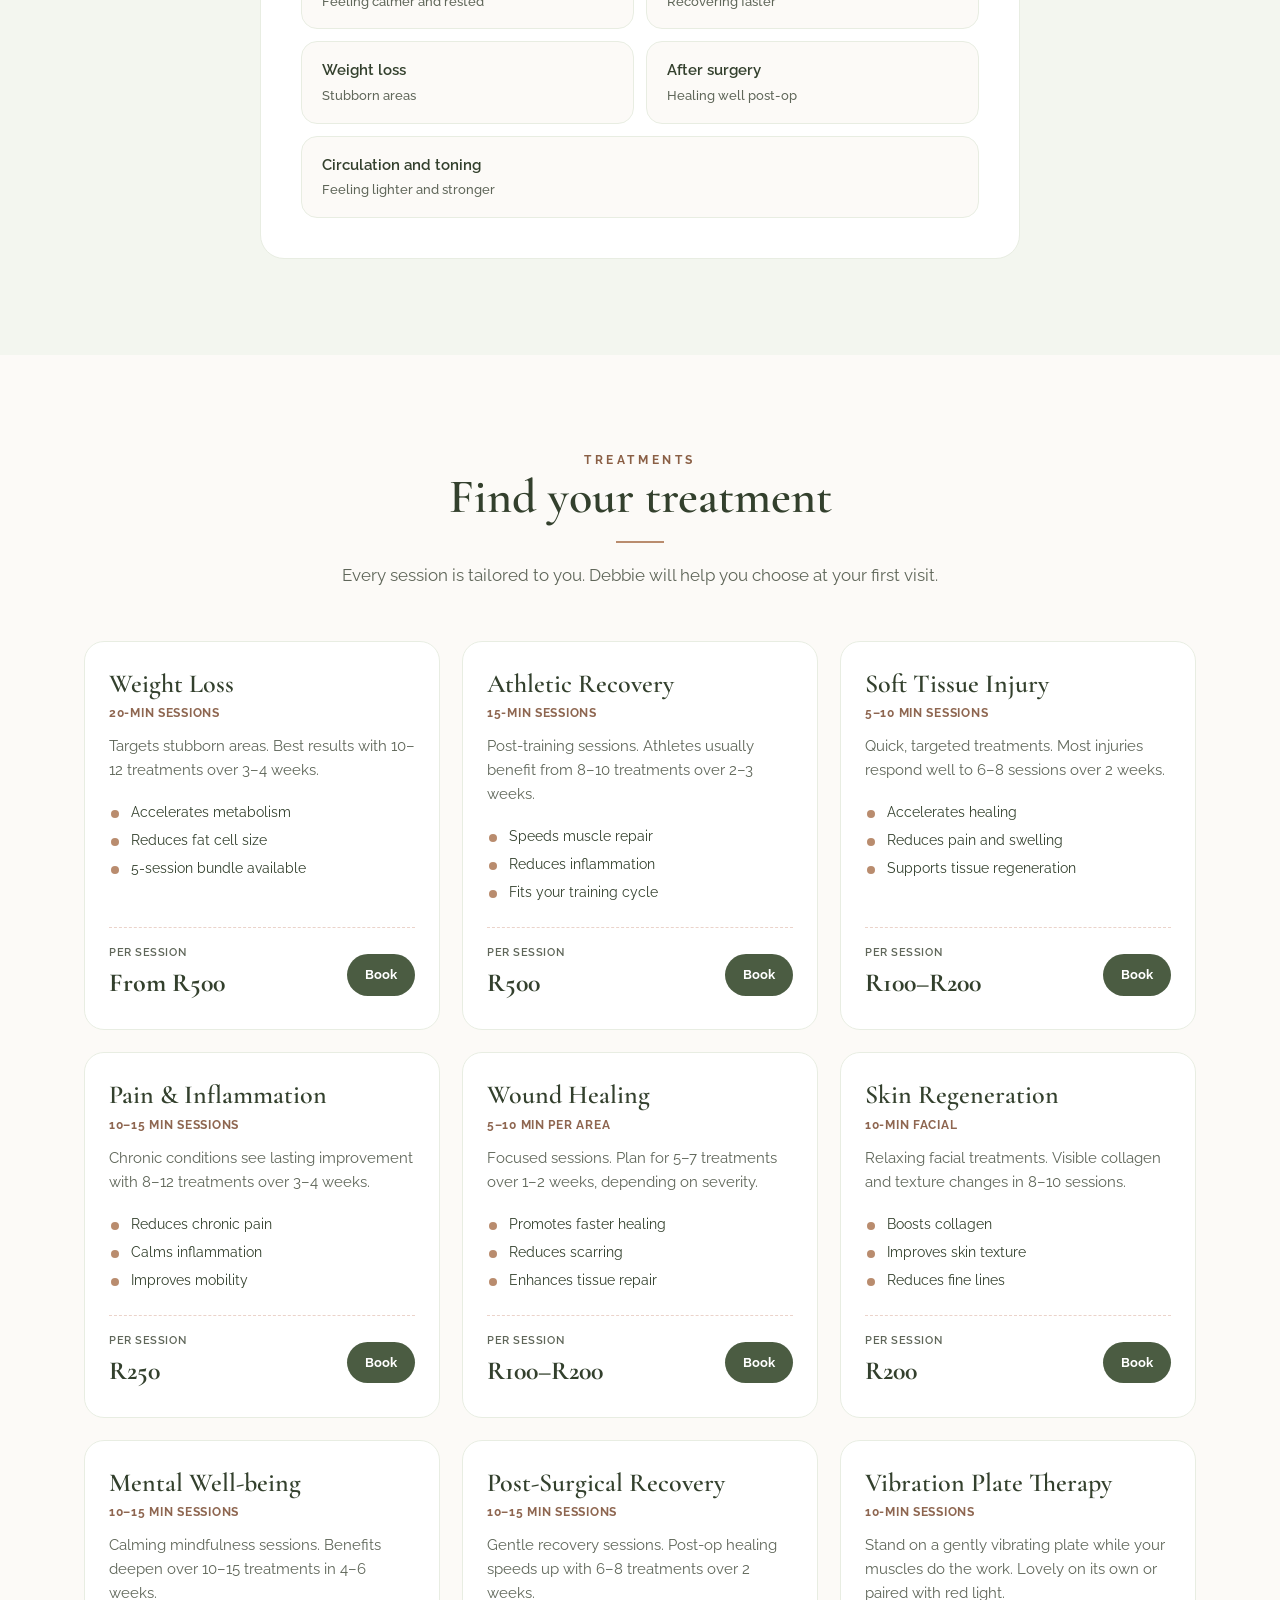
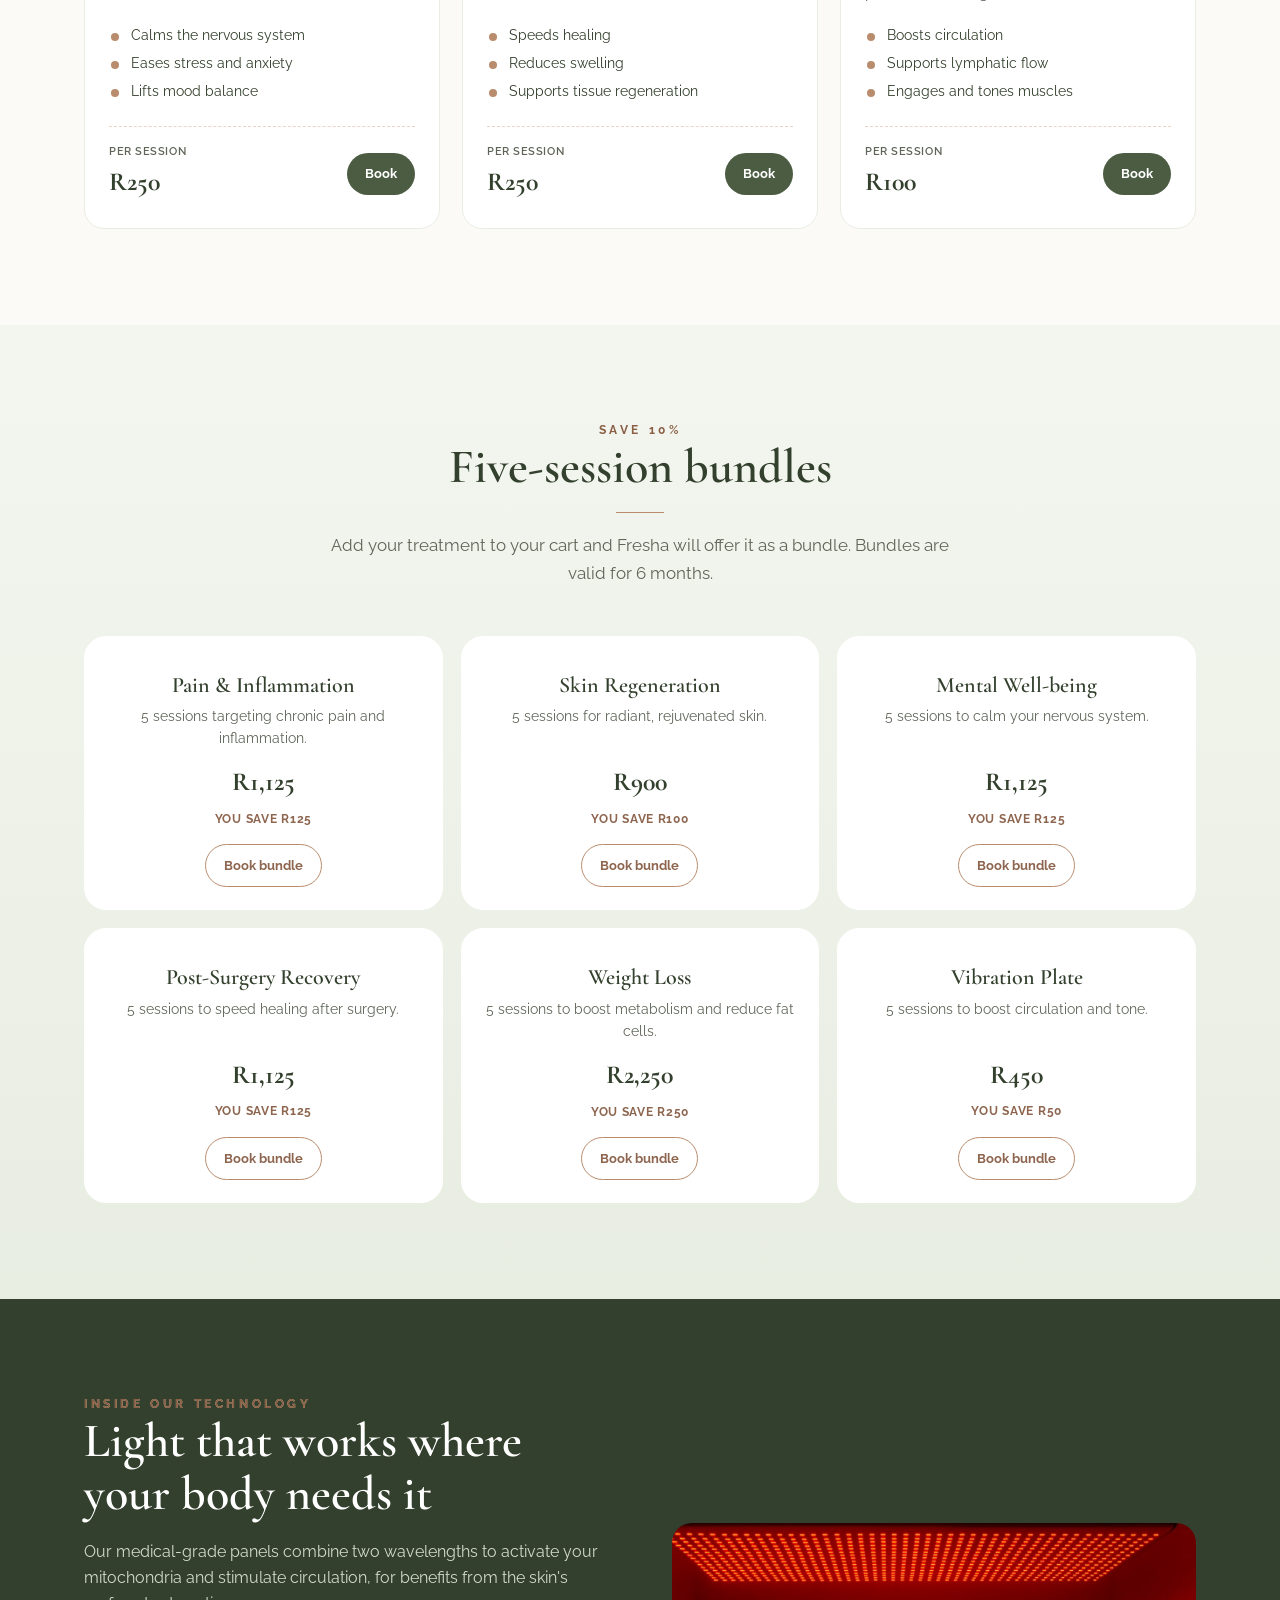
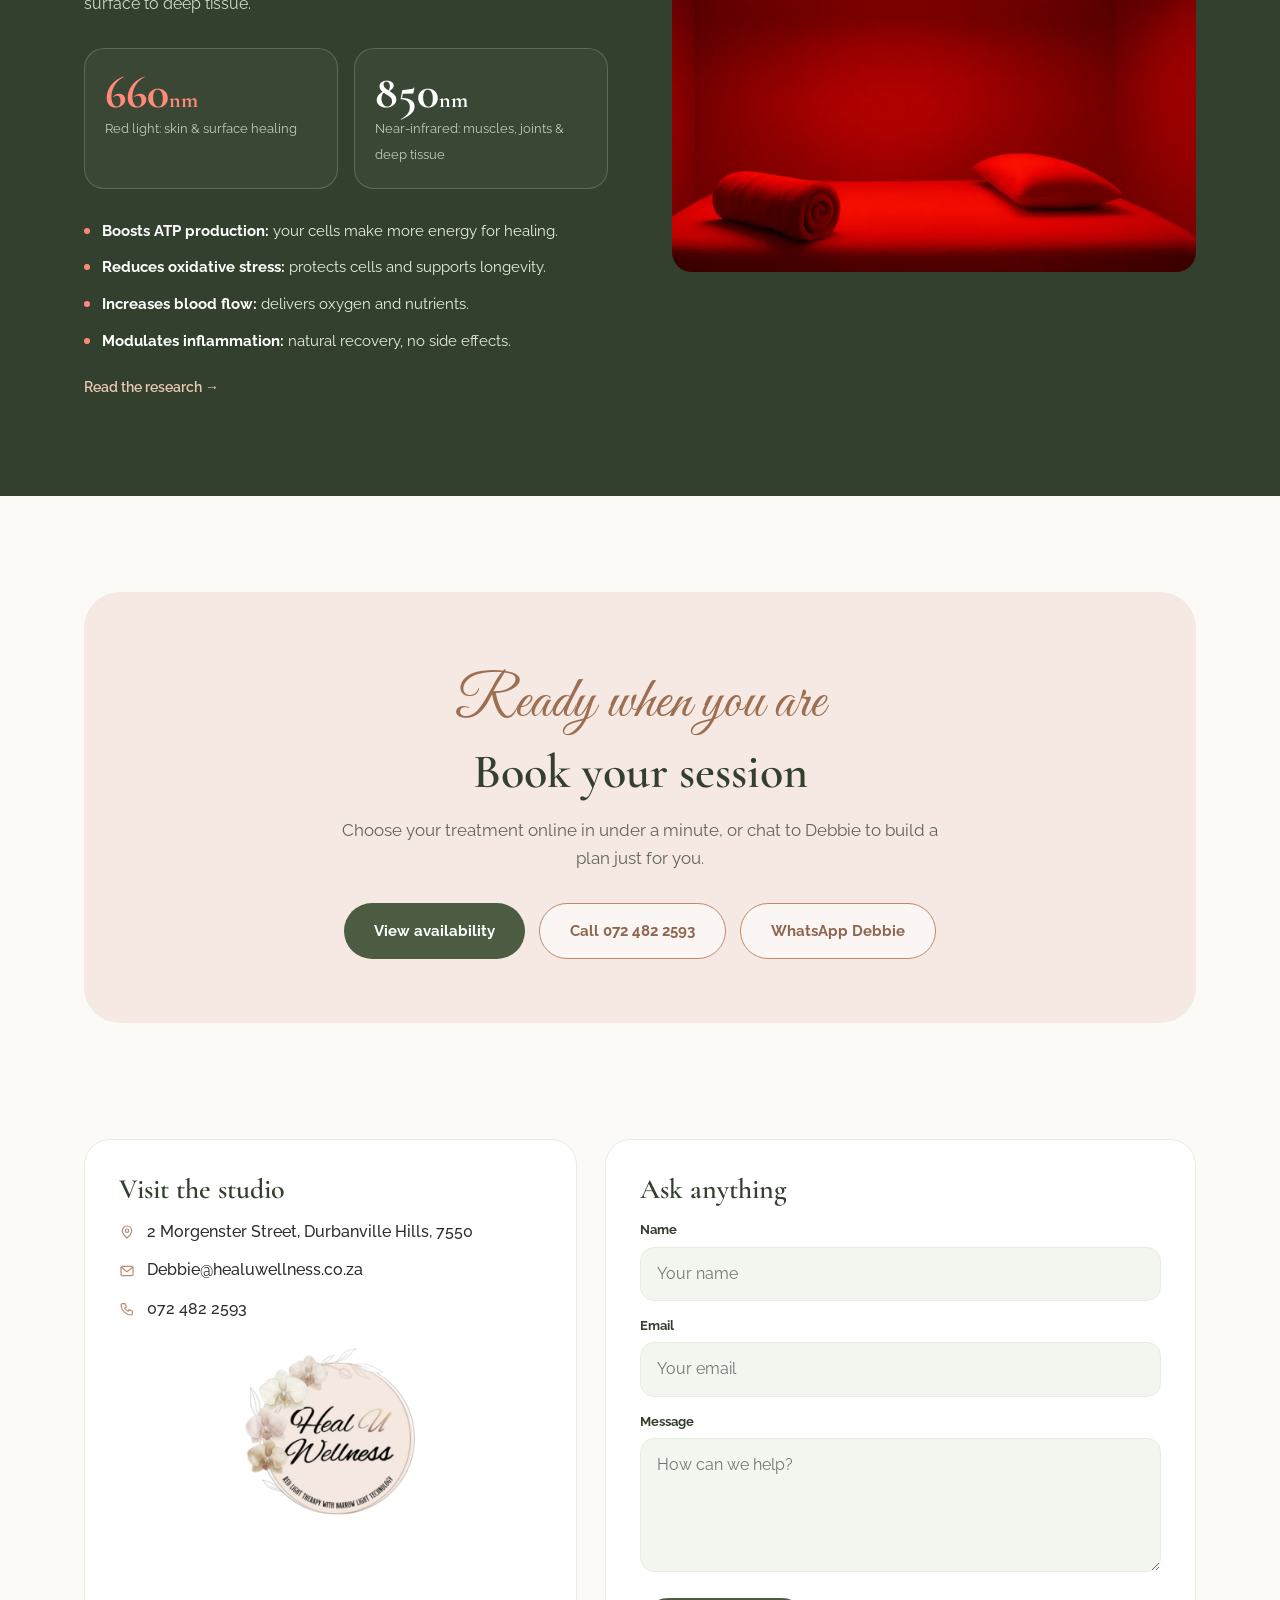
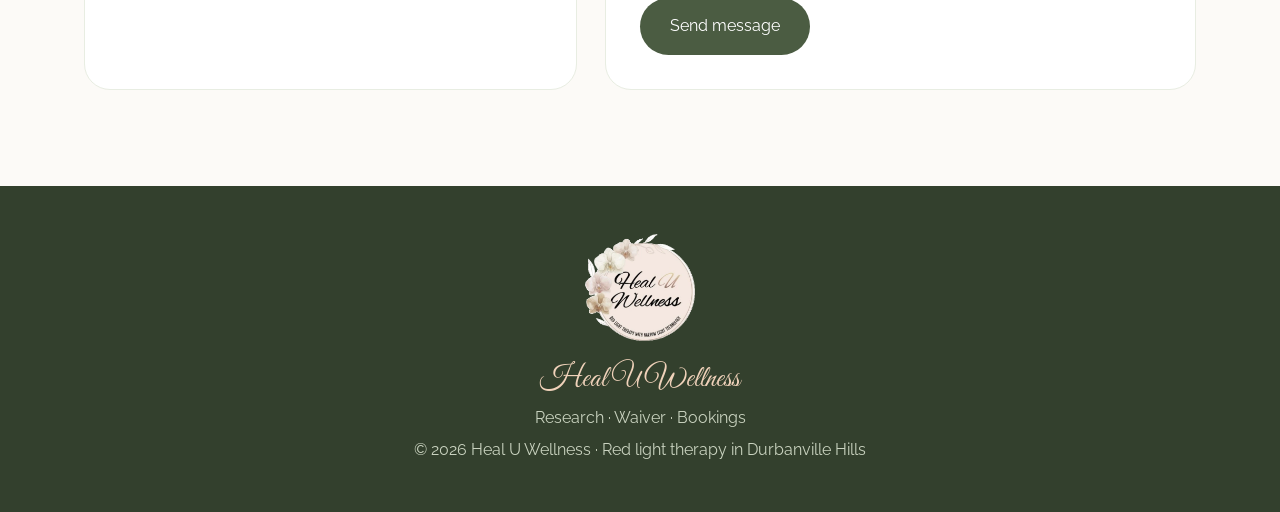
==== commit 3d72fa35: "Accessibility pass on all four pages - Rose-gold text darkened to readable contrast (4.5:1 small, 3:" ====
--- a/index.html
+++ b/index.html
@@ -65,7 +65,7 @@
   <style>
 :root{
   --sage:#7A8E6D; --sage-deep:#4B5C42; --sage-ink:#33402D; --sage-soft:#E8EDE2; --sage-mist:#F3F6EF;
-  --blush:#F6E8E2; --blush-deep:#EBD3CA; --rose:#B98C6E; --rose-dark:#8E6650;
+  --blush:#F6E8E2; --blush-deep:#EBD3CA; --rose:#B98C6E; --rose-text:#8A5F45; --rose-script:#9C6F52; --rose-dark:#8E6650;
   --cream:#FCFAF7; --ink:#2F2B2D; --muted:#5F6659; --red:#D9463A;
   --gold: linear-gradient(135deg,#D9B79A 0%,#B98C6E 45%,#8E6650 100%);
 }
@@ -75,8 +75,8 @@
 a{color:inherit;text-decoration:none}
 .wrap{max-width:1160px;margin:0 auto;padding:0 24px}
 h1,h2,h3{font-family:'Cormorant Garamond',serif;color:var(--sage-ink);line-height:1.1;font-weight:600}
-.script{font-family:'Great Vibes',cursive;font-weight:400;color:var(--rose);}
-.eyebrow{font-size:12px;letter-spacing:.3em;text-transform:uppercase;font-weight:700;color:var(--rose)}
+.script{font-family:'Great Vibes',cursive;font-weight:400;color:var(--rose-script);}
+.eyebrow{font-size:12px;letter-spacing:.3em;text-transform:uppercase;font-weight:700;color:var(--rose-text)}
 .btn{display:inline-flex;align-items:center;gap:8px;padding:15px 30px;border-radius:999px;font-weight:700;font-size:15px;transition:transform .2s,box-shadow .2s}
 .btn:hover{transform:translateY(-2px)}
 .btn-primary{background:var(--sage-deep);color:#fff}
@@ -192,7 +192,7 @@
 /* treatment finder */
 .finder{background:var(--sage-mist)}
 .quiz{max-width:760px;margin:44px auto 0;background:#fff;border-radius:24px;border:1px solid var(--sage-soft);padding:40px;min-height:330px;position:relative}
-.quiz .step{font-size:12px;font-weight:700;letter-spacing:.2em;text-transform:uppercase;color:var(--rose)}
+.quiz .step{font-size:12px;font-weight:700;letter-spacing:.2em;text-transform:uppercase;color:var(--rose-text)}
 .quiz h3{font-size:32px;margin:8px 0 24px}
 .opts{display:grid;grid-template-columns:repeat(2,1fr);gap:12px}
 .opt:last-child:nth-child(odd){grid-column:1/-1}
@@ -222,7 +222,7 @@
 .meet .portrait img{width:100%;height:auto;aspect-ratio:4/5;object-fit:cover;border-radius:220px 220px 24px 24px;display:block}
 .meet .portrait::before{content:'';position:absolute;inset:-18px 18px 18px -18px;border:1.5px solid var(--rose);border-radius:220px 220px 24px 24px;opacity:.5;z-index:-1}
 .meet h2{text-align:left}
-.meet .script-hi{font-family:'Great Vibes';font-size:44px;color:var(--rose);line-height:1}
+.meet .script-hi{font-family:'Great Vibes';font-size:44px;color:var(--rose-script);line-height:1}
 .meet p{color:var(--muted);font-size:16.5px;line-height:1.8;margin:0 0 16px}
 .meet .sig{font-family:'Great Vibes';font-size:38px;color:var(--sage-deep);margin-top:6px}
 .meet .rule{margin:18px 0 24px}
@@ -267,21 +267,30 @@
   nav ul.open{display:flex;flex-direction:column;gap:0;position:absolute;top:78px;left:0;right:0;background:var(--cream);border-bottom:1px solid rgba(185,140,110,.25);padding:8px 24px 16px}
   nav ul.open a{display:block;padding:12px 0}
 }
+
+/* accessibility */
+.sr-only{position:absolute;width:1px;height:1px;padding:0;margin:-1px;overflow:hidden;clip:rect(0,0,0,0);white-space:nowrap;border:0}
+.skip{position:absolute;left:16px;top:-60px;z-index:100;background:var(--sage-ink);color:#fff;padding:12px 18px;border-radius:12px;font-weight:700;font-size:14px}
+.skip:focus{top:12px}
+a:focus-visible,button:focus-visible,input:focus-visible,textarea:focus-visible,iframe:focus-visible,[tabindex]:focus-visible{outline:3px solid var(--sage-deep);outline-offset:3px}
+.tech a:focus-visible,.strip a:focus-visible{outline-color:#F0D2BA}
 </style></head><body id="top">
-<nav><div class="wrap">
-  <a class="brand" href="#top"><img src="heal-u-wellness-logo-round.webp" alt="Heal U Wellness"><span>Heal U Wellness</span></a>
-  <ul><li><a href="#about">About</a></li><li><a href="#benefits">Benefits</a></li><li><a href="#treatments">Treatments</a></li><li><a href="#bundles">Bundles</a></li><li><a href="#technology">Technology</a></li><li><a href="research.html">Research</a></li><li><a href="waiver.html">Waiver</a></li><li><a href="#contact">Contact</a></li></ul>
-  <div class="nav-end"><a class="btn btn-primary" href="https://www.fresha.com/book-now/heal-u-wellness-oq3bak8i/all-offer?share=true&amp;pId=2724512" target="_blank" rel="noopener">Book now</a><button class="menu-btn" aria-label="Menu" aria-expanded="false"><svg width="22" height="22" viewBox="0 0 24 24" fill="none" stroke="currentColor" stroke-width="1.8" stroke-linecap="round"><path d="M4 7h16M4 12h16M4 17h16"/></svg></button></div>
+<a class="skip" href="#main">Skip to content</a>
+<nav aria-label="Main"><div class="wrap">
+  <a class="brand" href="#top"><img src="heal-u-wellness-logo-round.webp" alt="Heal U Wellness"><span aria-hidden="true">Heal U Wellness</span></a>
+  <ul id="nav-menu"><li><a href="#about">About</a></li><li><a href="#benefits">Benefits</a></li><li><a href="#treatments">Treatments</a></li><li><a href="#bundles">Bundles</a></li><li><a href="#technology">Technology</a></li><li><a href="research.html">Research</a></li><li><a href="waiver.html">Waiver</a></li><li><a href="#contact">Contact</a></li></ul>
+  <div class="nav-end"><a class="btn btn-primary" href="https://www.fresha.com/book-now/heal-u-wellness-oq3bak8i/all-offer?share=true&amp;pId=2724512" target="_blank" rel="noopener">Book now<span class="sr-only"> (opens in a new tab)</span></a><button class="menu-btn" aria-label="Menu" aria-expanded="false" aria-controls="nav-menu"><svg aria-hidden="true" focusable="false" width="22" height="22" viewBox="0 0 24 24" fill="none" stroke="currentColor" stroke-width="1.8" stroke-linecap="round"><path d="M4 7h16M4 12h16M4 17h16"/></svg></button></div>
 </div></nav>
 
+<main id="main">
 <header class="hero" id="home">
     <div class="wrap">
     <div>
       <div class="eyebrow">Revive · Rejuvenate · Restore</div>
       <h1>Red Light Therapy <span class="script">in Durbanville Hills</span></h1>
       <p class="lead">A calm wellness sanctuary where state-of-the-art red light technology speeds recovery, brightens skin and soothes your nervous system, all in one gentle session.</p>
-      <div class="ctas"><a class="btn btn-primary" href="https://www.fresha.com/book-now/heal-u-wellness-oq3bak8i/all-offer?share=true&amp;pId=2724512" target="_blank" rel="noopener">Book your session →</a><a class="btn btn-ghost" href="#finder">Find my treatment</a></div>
-      <div class="chips"><span class="chip"><svg width="16" height="16" viewBox="0 0 24 24" fill="none" stroke="currentColor" stroke-width="1.8" stroke-linecap="round" stroke-linejoin="round"><circle cx="12" cy="12" r="9"/><path d="M12 7v5l3 2"/></svg>15 min sessions</span><span class="chip"><svg width="16" height="16" viewBox="0 0 24 24" fill="none" stroke="currentColor" stroke-width="1.8" stroke-linecap="round" stroke-linejoin="round"><path d="M5 19c0-8 5-13 14-14 0 9-5 14-13 14"/><path d="M5 19l7-7"/></svg>No recovery time</span><span class="chip"><svg width="16" height="16" viewBox="0 0 24 24" fill="none" stroke="currentColor" stroke-width="1.8" stroke-linecap="round" stroke-linejoin="round"><path d="M5 12.5l4.5 4.5L19 7.5"/></svg>SAHPRA approved</span></div>
+      <div class="ctas"><a class="btn btn-primary" href="https://www.fresha.com/book-now/heal-u-wellness-oq3bak8i/all-offer?share=true&amp;pId=2724512" target="_blank" rel="noopener">Book your session →<span class="sr-only"> (opens in a new tab)</span></a><a class="btn btn-ghost" href="#finder">Find my treatment</a></div>
+      <div class="chips"><span class="chip"><svg aria-hidden="true" focusable="false" width="16" height="16" viewBox="0 0 24 24" fill="none" stroke="currentColor" stroke-width="1.8" stroke-linecap="round" stroke-linejoin="round"><circle cx="12" cy="12" r="9"/><path d="M12 7v5l3 2"/></svg>15 min sessions</span><span class="chip"><svg aria-hidden="true" focusable="false" width="16" height="16" viewBox="0 0 24 24" fill="none" stroke="currentColor" stroke-width="1.8" stroke-linecap="round" stroke-linejoin="round"><path d="M5 19c0-8 5-13 14-14 0 9-5 14-13 14"/><path d="M5 19l7-7"/></svg>No recovery time</span><span class="chip"><svg aria-hidden="true" focusable="false" width="16" height="16" viewBox="0 0 24 24" fill="none" stroke="currentColor" stroke-width="1.8" stroke-linecap="round" stroke-linejoin="round"><path d="M5 12.5l4.5 4.5L19 7.5"/></svg>SAHPRA approved</span></div>
     </div>
     <div class="hero-art">
       <div class="arch"><img src="red-light-therapy-session.webp" fetchpriority="high" width="1000" height="500" alt="Client relaxing under red light"></div>
@@ -301,14 +310,14 @@
   <div class="eyebrow">The benefits</div>
   <h2>What can red light therapy <span class="script" style="font-size:54px">do for you?</span></h2><div class="rule"></div>
   <div class="grid" style="text-align:left">
-    <div class="item"><span class="tick"><svg width="16" height="16" viewBox="0 0 24 24" fill="none" stroke="currentColor" stroke-width="1.8" stroke-linecap="round" stroke-linejoin="round"><path d="M5 12.5l4.5 4.5L19 7.5"/></svg></span>Boosts collagen production for firmer, brighter skin.</div>
-    <div class="item"><span class="tick"><svg width="16" height="16" viewBox="0 0 24 24" fill="none" stroke="currentColor" stroke-width="1.8" stroke-linecap="round" stroke-linejoin="round"><path d="M5 12.5l4.5 4.5L19 7.5"/></svg></span>Calms inflammation and soothes chronic pain.</div>
-    <div class="item"><span class="tick"><svg width="16" height="16" viewBox="0 0 24 24" fill="none" stroke="currentColor" stroke-width="1.8" stroke-linecap="round" stroke-linejoin="round"><path d="M5 12.5l4.5 4.5L19 7.5"/></svg></span>Accelerates muscle recovery after training.</div>
-    <div class="item"><span class="tick"><svg width="16" height="16" viewBox="0 0 24 24" fill="none" stroke="currentColor" stroke-width="1.8" stroke-linecap="round" stroke-linejoin="round"><path d="M5 12.5l4.5 4.5L19 7.5"/></svg></span>Enhances circulation and oxygen delivery.</div>
-    <div class="item"><span class="tick"><svg width="16" height="16" viewBox="0 0 24 24" fill="none" stroke="currentColor" stroke-width="1.8" stroke-linecap="round" stroke-linejoin="round"><path d="M5 12.5l4.5 4.5L19 7.5"/></svg></span>Supports joint health and mobility.</div>
-    <div class="item"><span class="tick"><svg width="16" height="16" viewBox="0 0 24 24" fill="none" stroke="currentColor" stroke-width="1.8" stroke-linecap="round" stroke-linejoin="round"><path d="M5 12.5l4.5 4.5L19 7.5"/></svg></span>Improves sleep by balancing your circadian rhythm.</div>
-    <div class="item"><span class="tick"><svg width="16" height="16" viewBox="0 0 24 24" fill="none" stroke="currentColor" stroke-width="1.8" stroke-linecap="round" stroke-linejoin="round"><path d="M5 12.5l4.5 4.5L19 7.5"/></svg></span>Eases seasonal mood dips with gentle light.</div>
-    <div class="item"><span class="tick"><svg width="16" height="16" viewBox="0 0 24 24" fill="none" stroke="currentColor" stroke-width="1.8" stroke-linecap="round" stroke-linejoin="round"><path d="M5 12.5l4.5 4.5L19 7.5"/></svg></span>Energises cells to speed tissue repair after injury.</div>
+    <div class="item"><span class="tick"><svg aria-hidden="true" focusable="false" width="16" height="16" viewBox="0 0 24 24" fill="none" stroke="currentColor" stroke-width="1.8" stroke-linecap="round" stroke-linejoin="round"><path d="M5 12.5l4.5 4.5L19 7.5"/></svg></span>Boosts collagen production for firmer, brighter skin.</div>
+    <div class="item"><span class="tick"><svg aria-hidden="true" focusable="false" width="16" height="16" viewBox="0 0 24 24" fill="none" stroke="currentColor" stroke-width="1.8" stroke-linecap="round" stroke-linejoin="round"><path d="M5 12.5l4.5 4.5L19 7.5"/></svg></span>Calms inflammation and soothes chronic pain.</div>
+    <div class="item"><span class="tick"><svg aria-hidden="true" focusable="false" width="16" height="16" viewBox="0 0 24 24" fill="none" stroke="currentColor" stroke-width="1.8" stroke-linecap="round" stroke-linejoin="round"><path d="M5 12.5l4.5 4.5L19 7.5"/></svg></span>Accelerates muscle recovery after training.</div>
+    <div class="item"><span class="tick"><svg aria-hidden="true" focusable="false" width="16" height="16" viewBox="0 0 24 24" fill="none" stroke="currentColor" stroke-width="1.8" stroke-linecap="round" stroke-linejoin="round"><path d="M5 12.5l4.5 4.5L19 7.5"/></svg></span>Enhances circulation and oxygen delivery.</div>
+    <div class="item"><span class="tick"><svg aria-hidden="true" focusable="false" width="16" height="16" viewBox="0 0 24 24" fill="none" stroke="currentColor" stroke-width="1.8" stroke-linecap="round" stroke-linejoin="round"><path d="M5 12.5l4.5 4.5L19 7.5"/></svg></span>Supports joint health and mobility.</div>
+    <div class="item"><span class="tick"><svg aria-hidden="true" focusable="false" width="16" height="16" viewBox="0 0 24 24" fill="none" stroke="currentColor" stroke-width="1.8" stroke-linecap="round" stroke-linejoin="round"><path d="M5 12.5l4.5 4.5L19 7.5"/></svg></span>Improves sleep by balancing your circadian rhythm.</div>
+    <div class="item"><span class="tick"><svg aria-hidden="true" focusable="false" width="16" height="16" viewBox="0 0 24 24" fill="none" stroke="currentColor" stroke-width="1.8" stroke-linecap="round" stroke-linejoin="round"><path d="M5 12.5l4.5 4.5L19 7.5"/></svg></span>Eases seasonal mood dips with gentle light.</div>
+    <div class="item"><span class="tick"><svg aria-hidden="true" focusable="false" width="16" height="16" viewBox="0 0 24 24" fill="none" stroke="currentColor" stroke-width="1.8" stroke-linecap="round" stroke-linejoin="round"><path d="M5 12.5l4.5 4.5L19 7.5"/></svg></span>Energises cells to speed tissue repair after injury.</div>
   </div>
 </div></section>
 
@@ -319,34 +328,34 @@
     <h2>The person behind Heal U</h2><div class="rule"></div>
     <p>I started Heal U Wellness because I believe healing should feel calm, simple and personal. Every client gets my full attention, from your first chat to your last session.</p>
     <p>Whether you're recovering from an injury, chasing better sleep or wanting your skin to glow again, I'll help you find the treatment that fits your body and your week.</p>
-    <a class="btn btn-ghost" href="https://wa.me/27724822593" target="_blank" rel="noopener">Say hello on WhatsApp</a>
+    <a class="btn btn-ghost" href="https://wa.me/27724822593" target="_blank" rel="noopener">Say hello on WhatsApp<span class="sr-only"> (opens in a new tab)</span></a>
     <div class="sig">Debbie</div>
   </div>
 </div></div></section>
 
 <section class="reviews"><div class="wrap">
-  <div class="rv-head"><b>4.9</b><span class="stars" aria-label="5 stars"><svg viewBox="0 0 24 24" fill="currentColor"><path d="M12 2.5l2.9 6.1 6.6.8-4.9 4.6 1.3 6.6L12 17.3 6.1 20.6l1.3-6.6L2.5 9.4l6.6-.8z"/></svg><svg viewBox="0 0 24 24" fill="currentColor"><path d="M12 2.5l2.9 6.1 6.6.8-4.9 4.6 1.3 6.6L12 17.3 6.1 20.6l1.3-6.6L2.5 9.4l6.6-.8z"/></svg><svg viewBox="0 0 24 24" fill="currentColor"><path d="M12 2.5l2.9 6.1 6.6.8-4.9 4.6 1.3 6.6L12 17.3 6.1 20.6l1.3-6.6L2.5 9.4l6.6-.8z"/></svg><svg viewBox="0 0 24 24" fill="currentColor"><path d="M12 2.5l2.9 6.1 6.6.8-4.9 4.6 1.3 6.6L12 17.3 6.1 20.6l1.3-6.6L2.5 9.4l6.6-.8z"/></svg><svg viewBox="0 0 24 24" fill="currentColor"><path d="M12 2.5l2.9 6.1 6.6.8-4.9 4.6 1.3 6.6L12 17.3 6.1 20.6l1.3-6.6L2.5 9.4l6.6-.8z"/></svg></span><span>from 12 reviews on Fresha</span>·<a href="https://www.fresha.com/a/heal-u-wellness-cape-town-2-morgenster-road-durbanville-hills-stqyy9v1?pId=2724512&amp;reviews=true" target="_blank" rel="noopener">Read all reviews</a></div>
-  <div class="rvs"><div class="rv"><span class="stars" aria-label="5 stars"><svg viewBox="0 0 24 24" fill="currentColor"><path d="M12 2.5l2.9 6.1 6.6.8-4.9 4.6 1.3 6.6L12 17.3 6.1 20.6l1.3-6.6L2.5 9.4l6.6-.8z"/></svg><svg viewBox="0 0 24 24" fill="currentColor"><path d="M12 2.5l2.9 6.1 6.6.8-4.9 4.6 1.3 6.6L12 17.3 6.1 20.6l1.3-6.6L2.5 9.4l6.6-.8z"/></svg><svg viewBox="0 0 24 24" fill="currentColor"><path d="M12 2.5l2.9 6.1 6.6.8-4.9 4.6 1.3 6.6L12 17.3 6.1 20.6l1.3-6.6L2.5 9.4l6.6-.8z"/></svg><svg viewBox="0 0 24 24" fill="currentColor"><path d="M12 2.5l2.9 6.1 6.6.8-4.9 4.6 1.3 6.6L12 17.3 6.1 20.6l1.3-6.6L2.5 9.4l6.6-.8z"/></svg><svg viewBox="0 0 24 24" fill="currentColor"><path d="M12 2.5l2.9 6.1 6.6.8-4.9 4.6 1.3 6.6L12 17.3 6.1 20.6l1.3-6.6L2.5 9.4l6.6-.8z"/></svg></span><q>Warm welcoming reception. Knowledgeable introduction &amp; professional conduct.</q><div class="who">Chris H.<span>Weight Loss · with Debbie</span></div></div><div class="rv"><span class="stars" aria-label="5 stars"><svg viewBox="0 0 24 24" fill="currentColor"><path d="M12 2.5l2.9 6.1 6.6.8-4.9 4.6 1.3 6.6L12 17.3 6.1 20.6l1.3-6.6L2.5 9.4l6.6-.8z"/></svg><svg viewBox="0 0 24 24" fill="currentColor"><path d="M12 2.5l2.9 6.1 6.6.8-4.9 4.6 1.3 6.6L12 17.3 6.1 20.6l1.3-6.6L2.5 9.4l6.6-.8z"/></svg><svg viewBox="0 0 24 24" fill="currentColor"><path d="M12 2.5l2.9 6.1 6.6.8-4.9 4.6 1.3 6.6L12 17.3 6.1 20.6l1.3-6.6L2.5 9.4l6.6-.8z"/></svg><svg viewBox="0 0 24 24" fill="currentColor"><path d="M12 2.5l2.9 6.1 6.6.8-4.9 4.6 1.3 6.6L12 17.3 6.1 20.6l1.3-6.6L2.5 9.4l6.6-.8z"/></svg><svg viewBox="0 0 24 24" fill="currentColor"><path d="M12 2.5l2.9 6.1 6.6.8-4.9 4.6 1.3 6.6L12 17.3 6.1 20.6l1.3-6.6L2.5 9.4l6.6-.8z"/></svg></span><q>After 2 sessions, I have noticed a huge improvement in pain levels.</q><div class="who">Eileen S.<span>Weight Loss · with Debbie</span></div></div><div class="rv"><span class="stars" aria-label="5 stars"><svg viewBox="0 0 24 24" fill="currentColor"><path d="M12 2.5l2.9 6.1 6.6.8-4.9 4.6 1.3 6.6L12 17.3 6.1 20.6l1.3-6.6L2.5 9.4l6.6-.8z"/></svg><svg viewBox="0 0 24 24" fill="currentColor"><path d="M12 2.5l2.9 6.1 6.6.8-4.9 4.6 1.3 6.6L12 17.3 6.1 20.6l1.3-6.6L2.5 9.4l6.6-.8z"/></svg><svg viewBox="0 0 24 24" fill="currentColor"><path d="M12 2.5l2.9 6.1 6.6.8-4.9 4.6 1.3 6.6L12 17.3 6.1 20.6l1.3-6.6L2.5 9.4l6.6-.8z"/></svg><svg viewBox="0 0 24 24" fill="currentColor"><path d="M12 2.5l2.9 6.1 6.6.8-4.9 4.6 1.3 6.6L12 17.3 6.1 20.6l1.3-6.6L2.5 9.4l6.6-.8z"/></svg><svg viewBox="0 0 24 24" fill="currentColor"><path d="M12 2.5l2.9 6.1 6.6.8-4.9 4.6 1.3 6.6L12 17.3 6.1 20.6l1.3-6.6L2.5 9.4l6.6-.8z"/></svg></span><q>I sleep well after a session…</q><div class="who">Hannelise B.<span>Weight Loss · with Debbie</span></div></div></div>
+  <div class="rv-head"><b>4.9</b><span class="sr-only">out of 5</span><span class="stars"><svg aria-hidden="true" focusable="false" viewBox="0 0 24 24" fill="currentColor"><path d="M12 2.5l2.9 6.1 6.6.8-4.9 4.6 1.3 6.6L12 17.3 6.1 20.6l1.3-6.6L2.5 9.4l6.6-.8z"/></svg><svg aria-hidden="true" focusable="false" viewBox="0 0 24 24" fill="currentColor"><path d="M12 2.5l2.9 6.1 6.6.8-4.9 4.6 1.3 6.6L12 17.3 6.1 20.6l1.3-6.6L2.5 9.4l6.6-.8z"/></svg><svg aria-hidden="true" focusable="false" viewBox="0 0 24 24" fill="currentColor"><path d="M12 2.5l2.9 6.1 6.6.8-4.9 4.6 1.3 6.6L12 17.3 6.1 20.6l1.3-6.6L2.5 9.4l6.6-.8z"/></svg><svg aria-hidden="true" focusable="false" viewBox="0 0 24 24" fill="currentColor"><path d="M12 2.5l2.9 6.1 6.6.8-4.9 4.6 1.3 6.6L12 17.3 6.1 20.6l1.3-6.6L2.5 9.4l6.6-.8z"/></svg><svg aria-hidden="true" focusable="false" viewBox="0 0 24 24" fill="currentColor"><path d="M12 2.5l2.9 6.1 6.6.8-4.9 4.6 1.3 6.6L12 17.3 6.1 20.6l1.3-6.6L2.5 9.4l6.6-.8z"/></svg></span><span>from 12 reviews on Fresha</span>·<a href="https://www.fresha.com/a/heal-u-wellness-cape-town-2-morgenster-road-durbanville-hills-stqyy9v1?pId=2724512&amp;reviews=true" target="_blank" rel="noopener">Read all reviews<span class="sr-only"> (opens in a new tab)</span></a></div>
+  <div class="rvs"><div class="rv"><span class="stars" role="img" aria-label="5 out of 5 stars"><svg aria-hidden="true" focusable="false" viewBox="0 0 24 24" fill="currentColor"><path d="M12 2.5l2.9 6.1 6.6.8-4.9 4.6 1.3 6.6L12 17.3 6.1 20.6l1.3-6.6L2.5 9.4l6.6-.8z"/></svg><svg aria-hidden="true" focusable="false" viewBox="0 0 24 24" fill="currentColor"><path d="M12 2.5l2.9 6.1 6.6.8-4.9 4.6 1.3 6.6L12 17.3 6.1 20.6l1.3-6.6L2.5 9.4l6.6-.8z"/></svg><svg aria-hidden="true" focusable="false" viewBox="0 0 24 24" fill="currentColor"><path d="M12 2.5l2.9 6.1 6.6.8-4.9 4.6 1.3 6.6L12 17.3 6.1 20.6l1.3-6.6L2.5 9.4l6.6-.8z"/></svg><svg aria-hidden="true" focusable="false" viewBox="0 0 24 24" fill="currentColor"><path d="M12 2.5l2.9 6.1 6.6.8-4.9 4.6 1.3 6.6L12 17.3 6.1 20.6l1.3-6.6L2.5 9.4l6.6-.8z"/></svg><svg aria-hidden="true" focusable="false" viewBox="0 0 24 24" fill="currentColor"><path d="M12 2.5l2.9 6.1 6.6.8-4.9 4.6 1.3 6.6L12 17.3 6.1 20.6l1.3-6.6L2.5 9.4l6.6-.8z"/></svg></span><q>Warm welcoming reception. Knowledgeable introduction &amp; professional conduct.</q><div class="who">Chris H.<span>Weight Loss · with Debbie</span></div></div><div class="rv"><span class="stars" role="img" aria-label="5 out of 5 stars"><svg aria-hidden="true" focusable="false" viewBox="0 0 24 24" fill="currentColor"><path d="M12 2.5l2.9 6.1 6.6.8-4.9 4.6 1.3 6.6L12 17.3 6.1 20.6l1.3-6.6L2.5 9.4l6.6-.8z"/></svg><svg aria-hidden="true" focusable="false" viewBox="0 0 24 24" fill="currentColor"><path d="M12 2.5l2.9 6.1 6.6.8-4.9 4.6 1.3 6.6L12 17.3 6.1 20.6l1.3-6.6L2.5 9.4l6.6-.8z"/></svg><svg aria-hidden="true" focusable="false" viewBox="0 0 24 24" fill="currentColor"><path d="M12 2.5l2.9 6.1 6.6.8-4.9 4.6 1.3 6.6L12 17.3 6.1 20.6l1.3-6.6L2.5 9.4l6.6-.8z"/></svg><svg aria-hidden="true" focusable="false" viewBox="0 0 24 24" fill="currentColor"><path d="M12 2.5l2.9 6.1 6.6.8-4.9 4.6 1.3 6.6L12 17.3 6.1 20.6l1.3-6.6L2.5 9.4l6.6-.8z"/></svg><svg aria-hidden="true" focusable="false" viewBox="0 0 24 24" fill="currentColor"><path d="M12 2.5l2.9 6.1 6.6.8-4.9 4.6 1.3 6.6L12 17.3 6.1 20.6l1.3-6.6L2.5 9.4l6.6-.8z"/></svg></span><q>After 2 sessions, I have noticed a huge improvement in pain levels.</q><div class="who">Eileen S.<span>Weight Loss · with Debbie</span></div></div><div class="rv"><span class="stars" role="img" aria-label="5 out of 5 stars"><svg aria-hidden="true" focusable="false" viewBox="0 0 24 24" fill="currentColor"><path d="M12 2.5l2.9 6.1 6.6.8-4.9 4.6 1.3 6.6L12 17.3 6.1 20.6l1.3-6.6L2.5 9.4l6.6-.8z"/></svg><svg aria-hidden="true" focusable="false" viewBox="0 0 24 24" fill="currentColor"><path d="M12 2.5l2.9 6.1 6.6.8-4.9 4.6 1.3 6.6L12 17.3 6.1 20.6l1.3-6.6L2.5 9.4l6.6-.8z"/></svg><svg aria-hidden="true" focusable="false" viewBox="0 0 24 24" fill="currentColor"><path d="M12 2.5l2.9 6.1 6.6.8-4.9 4.6 1.3 6.6L12 17.3 6.1 20.6l1.3-6.6L2.5 9.4l6.6-.8z"/></svg><svg aria-hidden="true" focusable="false" viewBox="0 0 24 24" fill="currentColor"><path d="M12 2.5l2.9 6.1 6.6.8-4.9 4.6 1.3 6.6L12 17.3 6.1 20.6l1.3-6.6L2.5 9.4l6.6-.8z"/></svg><svg aria-hidden="true" focusable="false" viewBox="0 0 24 24" fill="currentColor"><path d="M12 2.5l2.9 6.1 6.6.8-4.9 4.6 1.3 6.6L12 17.3 6.1 20.6l1.3-6.6L2.5 9.4l6.6-.8z"/></svg></span><q>I sleep well after a session…</q><div class="who">Hannelise B.<span>Weight Loss · with Debbie</span></div></div></div>
 </div></section>
 
 <section class="finder" id="finder"><div class="wrap">
   <div class="center"><div class="eyebrow">Treatment finder</div><h2>Not sure where to start?</h2><div class="rule"></div>
   <p class="sub">Answer two quick questions and we'll point you to the right treatment.</p></div>
-  <div class="quiz" id="quiz"></div>
+  <div class="quiz" id="quiz" aria-live="polite"></div>
 </div></section>
 
 <section id="treatments"><div class="wrap">
   <div class="center"><div class="eyebrow">Treatments</div><h2>Find your treatment</h2><div class="rule"></div>
   <p class="sub">Every session is tailored to you. Debbie will help you choose at your first visit.</p></div>
   <div class="cards">
-    <div class="card"><h3>Weight Loss</h3><div class="meta">20-min sessions</div><p>Targets stubborn areas. Best results with 10–12 treatments over 3–4 weeks.</p><ul><li>Accelerates metabolism</li><li>Reduces fat cell size</li><li>5-session bundle available</li></ul><div class="foot"><span class="price"><small>per session</small>From R500</span><a class="btn btn-primary" href="https://www.fresha.com/book-now/heal-u-wellness-oq3bak8i/all-offer?share=true&amp;pId=2724512" target="_blank" rel="noopener">Book</a></div></div><div class="card"><h3>Athletic Recovery</h3><div class="meta">15-min sessions</div><p>Post-training sessions. Athletes usually benefit from 8–10 treatments over 2–3 weeks.</p><ul><li>Speeds muscle repair</li><li>Reduces inflammation</li><li>Fits your training cycle</li></ul><div class="foot"><span class="price"><small>per session</small>R500</span><a class="btn btn-primary" href="https://www.fresha.com/book-now/heal-u-wellness-oq3bak8i/all-offer?share=true&amp;pId=2724512" target="_blank" rel="noopener">Book</a></div></div><div class="card"><h3>Soft Tissue Injury</h3><div class="meta">5–10 min sessions</div><p>Quick, targeted treatments. Most injuries respond well to 6–8 sessions over 2 weeks.</p><ul><li>Accelerates healing</li><li>Reduces pain and swelling</li><li>Supports tissue regeneration</li></ul><div class="foot"><span class="price"><small>per session</small>R100–R200</span><a class="btn btn-primary" href="https://www.fresha.com/book-now/heal-u-wellness-oq3bak8i/all-offer?share=true&amp;pId=2724512" target="_blank" rel="noopener">Book</a></div></div><div class="card"><h3>Pain &amp; Inflammation</h3><div class="meta">10–15 min sessions</div><p>Chronic conditions see lasting improvement with 8–12 treatments over 3–4 weeks.</p><ul><li>Reduces chronic pain</li><li>Calms inflammation</li><li>Improves mobility</li></ul><div class="foot"><span class="price"><small>per session</small>R250</span><a class="btn btn-primary" href="https://www.fresha.com/book-now/heal-u-wellness-oq3bak8i/all-offer?share=true&amp;pId=2724512" target="_blank" rel="noopener">Book</a></div></div><div class="card"><h3>Wound Healing</h3><div class="meta">5–10 min per area</div><p>Focused sessions. Plan for 5–7 treatments over 1–2 weeks, depending on severity.</p><ul><li>Promotes faster healing</li><li>Reduces scarring</li><li>Enhances tissue repair</li></ul><div class="foot"><span class="price"><small>per session</small>R100–R200</span><a class="btn btn-primary" href="https://www.fresha.com/book-now/heal-u-wellness-oq3bak8i/all-offer?share=true&amp;pId=2724512" target="_blank" rel="noopener">Book</a></div></div><div class="card"><h3>Skin Regeneration</h3><div class="meta">10-min facial</div><p>Relaxing facial treatments. Visible collagen and texture changes in 8–10 sessions.</p><ul><li>Boosts collagen</li><li>Improves skin texture</li><li>Reduces fine lines</li></ul><div class="foot"><span class="price"><small>per session</small>R200</span><a class="btn btn-primary" href="https://www.fresha.com/book-now/heal-u-wellness-oq3bak8i/all-offer?share=true&amp;pId=2724512" target="_blank" rel="noopener">Book</a></div></div><div class="card"><h3>Mental Well-being</h3><div class="meta">10–15 min sessions</div><p>Calming mindfulness sessions. Benefits deepen over 10–15 treatments in 4–6 weeks.</p><ul><li>Calms the nervous system</li><li>Eases stress and anxiety</li><li>Lifts mood balance</li></ul><div class="foot"><span class="price"><small>per session</small>R250</span><a class="btn btn-primary" href="https://www.fresha.com/book-now/heal-u-wellness-oq3bak8i/all-offer?share=true&amp;pId=2724512" target="_blank" rel="noopener">Book</a></div></div><div class="card"><h3>Post-Surgical Recovery</h3><div class="meta">10–15 min sessions</div><p>Gentle recovery sessions. Post-op healing speeds up with 6–8 treatments over 2 weeks.</p><ul><li>Speeds healing</li><li>Reduces swelling</li><li>Supports tissue regeneration</li></ul><div class="foot"><span class="price"><small>per session</small>R250</span><a class="btn btn-primary" href="https://www.fresha.com/book-now/heal-u-wellness-oq3bak8i/all-offer?share=true&amp;pId=2724512" target="_blank" rel="noopener">Book</a></div></div><div class="card"><h3>Vibration Plate Therapy</h3><div class="meta">10-min sessions</div><p>Stand on a gently vibrating plate while your muscles do the work. Lovely on its own or paired with red light.</p><ul><li>Boosts circulation</li><li>Supports lymphatic flow</li><li>Engages and tones muscles</li></ul><div class="foot"><span class="price"><small>per session</small>R100</span><a class="btn btn-primary" href="https://wa.me/27724822593?text=Hi%20Debbie%2C%20I%27d%20like%20to%20book%20Vibration%20Plate%20Therapy" target="_blank" rel="noopener">Book</a></div></div>
+    <div class="card"><h3>Weight Loss</h3><div class="meta">20-min sessions</div><p>Targets stubborn areas. Best results with 10–12 treatments over 3–4 weeks.</p><ul><li>Accelerates metabolism</li><li>Reduces fat cell size</li><li>5-session bundle available</li></ul><div class="foot"><span class="price"><small>per session</small>From R500</span><a class="btn btn-primary" href="https://www.fresha.com/book-now/heal-u-wellness-oq3bak8i/all-offer?share=true&amp;pId=2724512" target="_blank" rel="noopener">Book<span class="sr-only"> (opens in a new tab)</span></a></div></div><div class="card"><h3>Athletic Recovery</h3><div class="meta">15-min sessions</div><p>Post-training sessions. Athletes usually benefit from 8–10 treatments over 2–3 weeks.</p><ul><li>Speeds muscle repair</li><li>Reduces inflammation</li><li>Fits your training cycle</li></ul><div class="foot"><span class="price"><small>per session</small>R500</span><a class="btn btn-primary" href="https://www.fresha.com/book-now/heal-u-wellness-oq3bak8i/all-offer?share=true&amp;pId=2724512" target="_blank" rel="noopener">Book<span class="sr-only"> (opens in a new tab)</span></a></div></div><div class="card"><h3>Soft Tissue Injury</h3><div class="meta">5–10 min sessions</div><p>Quick, targeted treatments. Most injuries respond well to 6–8 sessions over 2 weeks.</p><ul><li>Accelerates healing</li><li>Reduces pain and swelling</li><li>Supports tissue regeneration</li></ul><div class="foot"><span class="price"><small>per session</small>R100–R200</span><a class="btn btn-primary" href="https://www.fresha.com/book-now/heal-u-wellness-oq3bak8i/all-offer?share=true&amp;pId=2724512" target="_blank" rel="noopener">Book<span class="sr-only"> (opens in a new tab)</span></a></div></div><div class="card"><h3>Pain &amp; Inflammation</h3><div class="meta">10–15 min sessions</div><p>Chronic conditions see lasting improvement with 8–12 treatments over 3–4 weeks.</p><ul><li>Reduces chronic pain</li><li>Calms inflammation</li><li>Improves mobility</li></ul><div class="foot"><span class="price"><small>per session</small>R250</span><a class="btn btn-primary" href="https://www.fresha.com/book-now/heal-u-wellness-oq3bak8i/all-offer?share=true&amp;pId=2724512" target="_blank" rel="noopener">Book<span class="sr-only"> (opens in a new tab)</span></a></div></div><div class="card"><h3>Wound Healing</h3><div class="meta">5–10 min per area</div><p>Focused sessions. Plan for 5–7 treatments over 1–2 weeks, depending on severity.</p><ul><li>Promotes faster healing</li><li>Reduces scarring</li><li>Enhances tissue repair</li></ul><div class="foot"><span class="price"><small>per session</small>R100–R200</span><a class="btn btn-primary" href="https://www.fresha.com/book-now/heal-u-wellness-oq3bak8i/all-offer?share=true&amp;pId=2724512" target="_blank" rel="noopener">Book<span class="sr-only"> (opens in a new tab)</span></a></div></div><div class="card"><h3>Skin Regeneration</h3><div class="meta">10-min facial</div><p>Relaxing facial treatments. Visible collagen and texture changes in 8–10 sessions.</p><ul><li>Boosts collagen</li><li>Improves skin texture</li><li>Reduces fine lines</li></ul><div class="foot"><span class="price"><small>per session</small>R200</span><a class="btn btn-primary" href="https://www.fresha.com/book-now/heal-u-wellness-oq3bak8i/all-offer?share=true&amp;pId=2724512" target="_blank" rel="noopener">Book<span class="sr-only"> (opens in a new tab)</span></a></div></div><div class="card"><h3>Mental Well-being</h3><div class="meta">10–15 min sessions</div><p>Calming mindfulness sessions. Benefits deepen over 10–15 treatments in 4–6 weeks.</p><ul><li>Calms the nervous system</li><li>Eases stress and anxiety</li><li>Lifts mood balance</li></ul><div class="foot"><span class="price"><small>per session</small>R250</span><a class="btn btn-primary" href="https://www.fresha.com/book-now/heal-u-wellness-oq3bak8i/all-offer?share=true&amp;pId=2724512" target="_blank" rel="noopener">Book<span class="sr-only"> (opens in a new tab)</span></a></div></div><div class="card"><h3>Post-Surgical Recovery</h3><div class="meta">10–15 min sessions</div><p>Gentle recovery sessions. Post-op healing speeds up with 6–8 treatments over 2 weeks.</p><ul><li>Speeds healing</li><li>Reduces swelling</li><li>Supports tissue regeneration</li></ul><div class="foot"><span class="price"><small>per session</small>R250</span><a class="btn btn-primary" href="https://www.fresha.com/book-now/heal-u-wellness-oq3bak8i/all-offer?share=true&amp;pId=2724512" target="_blank" rel="noopener">Book<span class="sr-only"> (opens in a new tab)</span></a></div></div><div class="card"><h3>Vibration Plate Therapy</h3><div class="meta">10-min sessions</div><p>Stand on a gently vibrating plate while your muscles do the work. Lovely on its own or paired with red light.</p><ul><li>Boosts circulation</li><li>Supports lymphatic flow</li><li>Engages and tones muscles</li></ul><div class="foot"><span class="price"><small>per session</small>R100</span><a class="btn btn-primary" href="https://wa.me/27724822593?text=Hi%20Debbie%2C%20I%27d%20like%20to%20book%20Vibration%20Plate%20Therapy" target="_blank" rel="noopener">Book<span class="sr-only"> (opens in a new tab)</span></a></div></div>
   </div>
 </div></section>
 
 <section class="bundles" id="bundles"><div class="wrap">
   <div class="center"><div class="eyebrow">Save 10%</div><h2>Five-session bundles</h2><div class="rule"></div>
   <p class="sub">Add your treatment to your cart and Fresha will offer it as a bundle. Bundles are valid for 6 months.</p></div>
-  <div class="bgrid"><div class="bundle"><h3>Pain &amp; Inflammation</h3><p>5 sessions targeting chronic pain and inflammation.</p><span class="price">R1,125</span><span class="save">You save R125</span><a class="btn btn-ghost" href="https://www.fresha.com/book-now/heal-u-wellness-oq3bak8i/all-offer?share=true&amp;pId=2724512" target="_blank" rel="noopener">Book bundle</a></div><div class="bundle"><h3>Skin Regeneration</h3><p>5 sessions for radiant, rejuvenated skin.</p><span class="price">R900</span><span class="save">You save R100</span><a class="btn btn-ghost" href="https://www.fresha.com/book-now/heal-u-wellness-oq3bak8i/all-offer?share=true&amp;pId=2724512" target="_blank" rel="noopener">Book bundle</a></div><div class="bundle"><h3>Mental Well-being</h3><p>5 sessions to calm your nervous system.</p><span class="price">R1,125</span><span class="save">You save R125</span><a class="btn btn-ghost" href="https://www.fresha.com/book-now/heal-u-wellness-oq3bak8i/all-offer?share=true&amp;pId=2724512" target="_blank" rel="noopener">Book bundle</a></div><div class="bundle"><h3>Post-Surgery Recovery</h3><p>5 sessions to speed healing after surgery.</p><span class="price">R1,125</span><span class="save">You save R125</span><a class="btn btn-ghost" href="https://www.fresha.com/book-now/heal-u-wellness-oq3bak8i/all-offer?share=true&amp;pId=2724512" target="_blank" rel="noopener">Book bundle</a></div><div class="bundle"><h3>Weight Loss</h3><p>5 sessions to boost metabolism and reduce fat cells.</p><span class="price">R2,250</span><span class="save">You save R250</span><a class="btn btn-ghost" href="https://www.fresha.com/book-now/heal-u-wellness-oq3bak8i/all-offer?share=true&amp;pId=2724512" target="_blank" rel="noopener">Book bundle</a></div><div class="bundle"><h3>Vibration Plate</h3><p>5 sessions to boost circulation and tone.</p><span class="price">R450</span><span class="save">You save R50</span><a class="btn btn-ghost" href="https://wa.me/27724822593?text=Hi%20Debbie%2C%20I%27d%20like%20to%20book%20Vibration%20Plate%20Therapy" target="_blank" rel="noopener">Book bundle</a></div></div>
+  <div class="bgrid"><div class="bundle"><h3>Pain &amp; Inflammation</h3><p>5 sessions targeting chronic pain and inflammation.</p><span class="price">R1,125</span><span class="save">You save R125</span><a class="btn btn-ghost" href="https://www.fresha.com/book-now/heal-u-wellness-oq3bak8i/all-offer?share=true&amp;pId=2724512" target="_blank" rel="noopener">Book bundle<span class="sr-only"> (opens in a new tab)</span></a></div><div class="bundle"><h3>Skin Regeneration</h3><p>5 sessions for radiant, rejuvenated skin.</p><span class="price">R900</span><span class="save">You save R100</span><a class="btn btn-ghost" href="https://www.fresha.com/book-now/heal-u-wellness-oq3bak8i/all-offer?share=true&amp;pId=2724512" target="_blank" rel="noopener">Book bundle<span class="sr-only"> (opens in a new tab)</span></a></div><div class="bundle"><h3>Mental Well-being</h3><p>5 sessions to calm your nervous system.</p><span class="price">R1,125</span><span class="save">You save R125</span><a class="btn btn-ghost" href="https://www.fresha.com/book-now/heal-u-wellness-oq3bak8i/all-offer?share=true&amp;pId=2724512" target="_blank" rel="noopener">Book bundle<span class="sr-only"> (opens in a new tab)</span></a></div><div class="bundle"><h3>Post-Surgery Recovery</h3><p>5 sessions to speed healing after surgery.</p><span class="price">R1,125</span><span class="save">You save R125</span><a class="btn btn-ghost" href="https://www.fresha.com/book-now/heal-u-wellness-oq3bak8i/all-offer?share=true&amp;pId=2724512" target="_blank" rel="noopener">Book bundle<span class="sr-only"> (opens in a new tab)</span></a></div><div class="bundle"><h3>Weight Loss</h3><p>5 sessions to boost metabolism and reduce fat cells.</p><span class="price">R2,250</span><span class="save">You save R250</span><a class="btn btn-ghost" href="https://www.fresha.com/book-now/heal-u-wellness-oq3bak8i/all-offer?share=true&amp;pId=2724512" target="_blank" rel="noopener">Book bundle<span class="sr-only"> (opens in a new tab)</span></a></div><div class="bundle"><h3>Vibration Plate</h3><p>5 sessions to boost circulation and tone.</p><span class="price">R450</span><span class="save">You save R50</span><a class="btn btn-ghost" href="https://wa.me/27724822593?text=Hi%20Debbie%2C%20I%27d%20like%20to%20book%20Vibration%20Plate%20Therapy" target="_blank" rel="noopener">Book bundle<span class="sr-only"> (opens in a new tab)</span></a></div></div>
 </div></section>
 
 <section class="tech" id="technology"><div class="wrap">
@@ -370,28 +379,29 @@
   <span class="script">Ready when you are</span>
   <h2>Book your session</h2>
   <p class="sub">Choose your treatment online in under a minute, or chat to Debbie to build a plan just for you.</p>
-  <div class="ctas"><a class="btn btn-primary" href="https://www.fresha.com/book-now/heal-u-wellness-oq3bak8i/all-offer?share=true&amp;pId=2724512" target="_blank" rel="noopener">View availability</a><a class="btn btn-ghost" href="tel:+27724822593">Call 072 482 2593</a><a class="btn btn-ghost" href="https://wa.me/27724822593" target="_blank" rel="noopener">WhatsApp Debbie</a></div>
+  <div class="ctas"><a class="btn btn-primary" href="https://www.fresha.com/book-now/heal-u-wellness-oq3bak8i/all-offer?share=true&amp;pId=2724512" target="_blank" rel="noopener">View availability<span class="sr-only"> (opens in a new tab)</span></a><a class="btn btn-ghost" href="tel:+27724822593">Call 072 482 2593</a><a class="btn btn-ghost" href="https://wa.me/27724822593" target="_blank" rel="noopener">WhatsApp Debbie<span class="sr-only"> (opens in a new tab)</span></a></div>
 </div></div></section>
 
 <section class="contact" id="contact" style="padding-top:20px"><div class="wrap">
   <div class="box">
     <h3>Visit the studio</h3>
-    <div class="line"><span><svg width="16" height="16" viewBox="0 0 24 24" fill="none" stroke="currentColor" stroke-width="1.8" stroke-linecap="round" stroke-linejoin="round"><path d="M12 21s-7-6.2-7-11a7 7 0 0 1 14 0c0 4.8-7 11-7 11z"/><circle cx="12" cy="10" r="2.5"/></svg></span>2 Morgenster Street, Durbanville Hills, 7550</div>
-    <div class="line"><span><svg width="16" height="16" viewBox="0 0 24 24" fill="none" stroke="currentColor" stroke-width="1.8" stroke-linecap="round" stroke-linejoin="round"><rect x="3" y="5" width="18" height="14" rx="2"/><path d="M3.5 6.5l8.5 6.5 8.5-6.5"/></svg></span><a href="mailto:Debbie@healuwellness.co.za">Debbie@healuwellness.co.za</a></div>
-    <div class="line"><span><svg width="16" height="16" viewBox="0 0 24 24" fill="none" stroke="currentColor" stroke-width="1.8" stroke-linecap="round" stroke-linejoin="round"><path d="M5 4h4l2 5-2.5 1.5a11 11 0 0 0 5 5L15 13l5 2v4a2 2 0 0 1-2 2A16 16 0 0 1 3 6a2 2 0 0 1 2-2"/></svg></span><a href="tel:+27724822593">072 482 2593</a></div>
+    <div class="line"><span><svg aria-hidden="true" focusable="false" width="16" height="16" viewBox="0 0 24 24" fill="none" stroke="currentColor" stroke-width="1.8" stroke-linecap="round" stroke-linejoin="round"><path d="M12 21s-7-6.2-7-11a7 7 0 0 1 14 0c0 4.8-7 11-7 11z"/><circle cx="12" cy="10" r="2.5"/></svg></span>2 Morgenster Street, Durbanville Hills, 7550</div>
+    <div class="line"><span><svg aria-hidden="true" focusable="false" width="16" height="16" viewBox="0 0 24 24" fill="none" stroke="currentColor" stroke-width="1.8" stroke-linecap="round" stroke-linejoin="round"><rect x="3" y="5" width="18" height="14" rx="2"/><path d="M3.5 6.5l8.5 6.5 8.5-6.5"/></svg></span><a href="mailto:Debbie@healuwellness.co.za">Debbie@healuwellness.co.za</a></div>
+    <div class="line"><span><svg aria-hidden="true" focusable="false" width="16" height="16" viewBox="0 0 24 24" fill="none" stroke="currentColor" stroke-width="1.8" stroke-linecap="round" stroke-linejoin="round"><path d="M5 4h4l2 5-2.5 1.5a11 11 0 0 0 5 5L15 13l5 2v4a2 2 0 0 1-2 2A16 16 0 0 1 3 6a2 2 0 0 1 2-2"/></svg></span><a href="tel:+27724822593">072 482 2593</a></div>
     <img src="heal-u-wellness-logo-round.webp" alt="" style="width:170px;margin:26px auto 0">
   </div>
   <div class="box">
     <h3>Ask anything</h3>
     <form action="https://formspree.io/f/xkgdqzlr" method="POST">
-      <label for="name">Name</label><input id="name" name="name" placeholder="Your name" required>
-      <label for="email">Email</label><input id="email" type="email" name="email" placeholder="Your email" required>
+      <label for="name">Name</label><input id="name" name="name" autocomplete="name" placeholder="Your name" required>
+      <label for="email">Email</label><input id="email" type="email" name="email" autocomplete="email" placeholder="Your email" required>
       <label for="message">Message</label><textarea id="message" name="message" rows="4" placeholder="How can we help?" required></textarea>
       <button class="btn btn-primary" type="submit" style="margin-top:18px">Send message</button>
     </form>
   </div>
 </div></section>
 
+</main>
 <footer><img src="heal-u-wellness-logo-round.webp" alt=""><div class="script">Heal U Wellness</div><p class="flinks"><a href="research.html">Research</a> · <a href="waiver.html">Waiver</a> · <a href="booking.html">Bookings</a></p><p>© 2026 Heal U Wellness · Red light therapy in Durbanville Hills</p></footer>
 
 <script>
@@ -420,25 +430,26 @@
 const history = [];
 function ask(key){
   const s = Q[key];
-  box.innerHTML = `<div class="fade"><div class="step">${s.step}</div><h3>${s.q}</h3><div class="opts">${
+  box.innerHTML = `<div class="fade"><div class="step">${s.step}</div><h3 tabindex="-1">${s.q}</h3><div class="opts">${
     s.opts.map(([a,b,n]) => `<button class="opt" data-next="${n}">${a}<small>${b}</small></button>`).join('')}</div>${
     history.length ? '<button class="back">← Back</button>' : ''}</div>`;
 }
 function show(id){
   const t = T[id];
-  box.innerHTML = `<div class="result fade"><div class="eyebrow">We'd suggest</div><h3>${t.name}</h3>
+  box.innerHTML = `<div class="result fade"><div class="eyebrow">We'd suggest</div><h3 tabindex="-1">${t.name}</h3>
     <p style="color:var(--muted)">Most people start here. Debbie will tailor your sessions at your first visit.</p>
     <div class="plan"><div><b>${t.len}</b>per session</div><div><b>${t.plan}</b>over ${t.over}</div><div><b>${t.price}</b>${t.bundle || 'per session'}</div></div>
-    <div class="ctas"><a class="btn btn-primary" href="${t.wa ? 'https://wa.me/27724822593?text=' + encodeURIComponent('Hi Debbie, I\'d like to book ' + t.name) : 'https://www.fresha.com/book-now/heal-u-wellness-oq3bak8i/all-offer?share=true&pId=2724512'}" target="_blank" rel="noopener">Book a session →</a><a class="btn btn-ghost" href="https://wa.me/27724822593?text=${encodeURIComponent('Hi Debbie, I\'m interested in ' + t.name)}" target="_blank" rel="noopener">WhatsApp Debbie</a></div>
+    <div class="ctas"><a class="btn btn-primary" href="${t.wa ? 'https://wa.me/27724822593?text=' + encodeURIComponent('Hi Debbie, I\'d like to book ' + t.name) : 'https://www.fresha.com/book-now/heal-u-wellness-oq3bak8i/all-offer?share=true&pId=2724512'}" target="_blank" rel="noopener">Book a session →<span class="sr-only"> (opens in a new tab)</span></a><a class="btn btn-ghost" href="https://wa.me/27724822593?text=${encodeURIComponent('Hi Debbie, I\'m interested in ' + t.name)}" target="_blank" rel="noopener">WhatsApp Debbie<span class="sr-only"> (opens in a new tab)</span></a></div>
     <p class="fine">This is a guide, not medical advice. If you have a medical condition, check with your doctor first.</p>
     <button class="back">← Start again</button></div>`;
 }
 box.addEventListener('click', e => {
   const b = e.target.closest('button'); if (!b) return;
-  if (b.classList.contains('back')) { const prev = history.pop(); if (box.querySelector('.result')) { history.length = 0; ask('start'); } else ask(prev || 'start'); return; }
+  if (b.classList.contains('back')) { const prev = history.pop(); if (box.querySelector('.result')) { history.length = 0; ask('start'); } else ask(prev || 'start'); box.querySelector('h3').focus(); return; }
   const next = b.dataset.next;
   history.push(Q['pain?'] && box.querySelector('h3').textContent === Q.start.q ? 'start' : 'pain?');
   Q[next] ? ask(next) : show(next);
+  box.querySelector('h3').focus();
 });
 ask('start');
 
@@ -453,6 +464,8 @@
 <script>
 const menuBtn = document.querySelector('.menu-btn'), menu = document.querySelector('nav ul');
 menuBtn.addEventListener('click', () => menuBtn.setAttribute('aria-expanded', menu.classList.toggle('open')));
-menu.addEventListener('click', e => { if (e.target.closest('a')) { menu.classList.remove('open'); menuBtn.setAttribute('aria-expanded', false); } });
+const closeMenu = () => { menu.classList.remove('open'); menuBtn.setAttribute('aria-expanded', false); };
+menu.addEventListener('click', e => { if (e.target.closest('a')) closeMenu(); });
+document.addEventListener('keydown', e => { if (e.key === 'Escape' && menu.classList.contains('open')) { closeMenu(); menuBtn.focus(); } });
 </script>
 </body></html>
